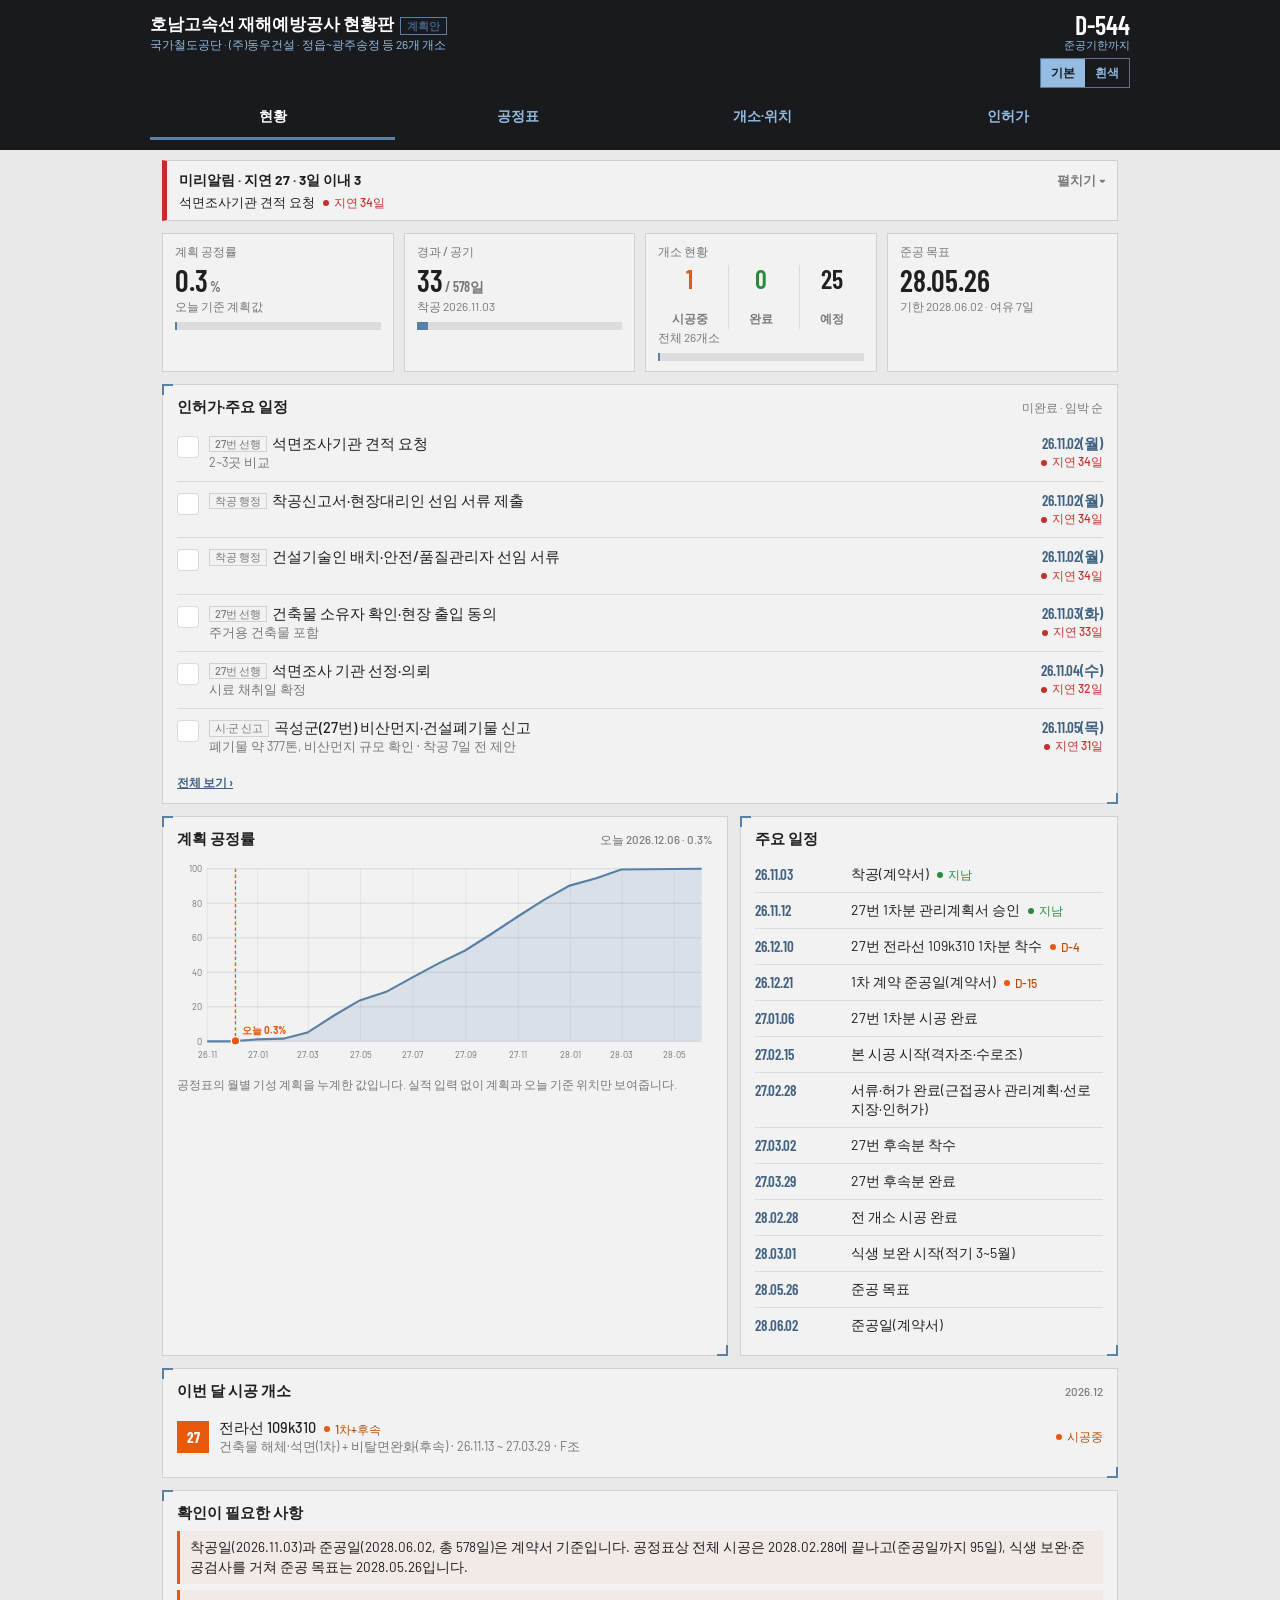
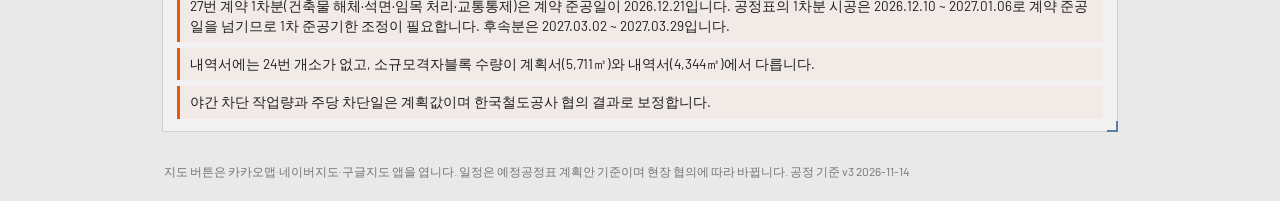
==== index.html @ ee5fadad "공개 현황판: ERP 공정계획·공정구간·공정보할 시트 실시간 연결(공정표 v3), 조별 공정표를 수로조·격자조·F조·가도로 Co-Authored-By: Claude Opus 5.5" ====
<!DOCTYPE html>
<html lang="ko"><head><meta charset="utf-8">
<meta name="viewport" content="width=device-width, initial-scale=1, viewport-fit=cover">
<title>호남고속선 재해예방공사 현황판</title>
<link rel="icon" href="icon.svg" type="image/svg+xml">
<link rel="icon" href="favicon-32.png" sizes="32x32" type="image/png">
<link rel="icon" href="favicon.ico" sizes="any">
<link rel="apple-touch-icon" href="apple-touch-icon.png">
<link rel="manifest" href="manifest.webmanifest">
<meta name="theme-color" content="#181a1d">
<meta name="color-scheme" content="only light">
<meta name="supported-color-schemes" content="light">
<meta name="darkreader-lock">
<script>try{if(localStorage.getItem("honamTheme")==="white")document.documentElement.setAttribute("data-theme","white")}catch(e){}</script>
<meta name="apple-mobile-web-app-capable" content="yes">
<meta name="mobile-web-app-capable" content="yes">
<meta name="apple-mobile-web-app-title" content="호남 현황판">
<link rel="preconnect" href="https://fonts.googleapis.com">
<link href="https://fonts.googleapis.com/css2?family=Barlow:wght@400;500;600;700&family=Barlow+Condensed:wght@400;600;700&display=swap" rel="stylesheet">
<style>
:root{color-scheme:only light;--bg:#e9e9ea;--panel:#f2f2f3;--ink:#1d1f20;--sub:rgba(29,31,32,.58);--pri:#5980a6;--pri2:#416180;--hd:#181a1d;--hd2:#94bce3;--bd:rgba(29,31,32,.16);--bdl:rgba(29,31,32,.1);--ora:#e8590c;--grn:#2b8a3e}
*{box-sizing:border-box;margin:0}
html{-webkit-text-size-adjust:100%}
body{font-family:Barlow,-apple-system,"Malgun Gothic","Apple SD Gothic Neo",sans-serif;color:var(--ink);background-color:var(--bg);
 background-image:linear-gradient(rgba(29,31,32,.07) 1px,transparent 1px),linear-gradient(90deg,rgba(29,31,32,.07) 1px,transparent 1px);background-size:22px 22px;min-height:100vh;padding-bottom:calc(20px + env(safe-area-inset-bottom))}
.cond{font-family:"Barlow Condensed",Barlow,"Malgun Gothic",sans-serif}
header{background:var(--hd);color:#fff;padding:calc(12px + env(safe-area-inset-top)) 14px 10px;position:sticky;top:0;z-index:20}
.hrow{display:flex;justify-content:space-between;align-items:flex-start;gap:10px;max-width:980px;margin:0 auto}
header h1{font-size:17px;font-weight:700;line-height:1.3}
header .s{font-size:12px;color:var(--hd2);margin-top:2px}
.dday{text-align:right;flex:0 0 auto}
.dday b{font-family:"Barlow Condensed",sans-serif;font-size:26px;line-height:1;color:#fff;font-weight:700}
.dday span{display:block;font-size:11px;color:var(--hd2)}
nav{display:flex;max-width:980px;margin:8px auto 0;gap:0}
nav button{flex:1;min-height:44px;background:transparent;border:0;border-bottom:3px solid transparent;color:var(--hd2);font:600 14px Barlow,"Malgun Gothic",sans-serif;cursor:pointer}
nav button.on{color:#fff;border-bottom-color:var(--pri)}
main{max-width:980px;margin:0 auto;padding:12px}
.badge-plan{display:inline-block;font-size:11px;border:1px solid var(--pri);color:var(--pri2);padding:1px 6px;margin-left:6px;vertical-align:middle}
.card{position:relative;background:var(--panel);border:1px solid var(--bd);padding:12px 14px;margin-bottom:12px}
.card:before,.card:after{content:"";position:absolute;width:9px;height:9px;border:2px solid var(--pri)}
.card:before{left:-1px;top:-1px;border-right:0;border-bottom:0}.card:after{right:-1px;bottom:-1px;border-left:0;border-top:0}
.card h2{font-family:"Barlow Condensed","Malgun Gothic",sans-serif;font-size:15px;font-weight:700;letter-spacing:.2px;margin-bottom:8px;display:flex;justify-content:space-between;align-items:baseline;gap:8px}
.card h2 small{font:500 11.5px Barlow,"Malgun Gothic",sans-serif;color:var(--sub)}
.kpis{display:grid;grid-template-columns:1fr 1fr;gap:10px;margin-bottom:12px}
@media(min-width:720px){.kpis{grid-template-columns:repeat(4,1fr)}.two{display:grid;grid-template-columns:3fr 2fr;gap:12px}}
.kpi{position:relative;background:var(--panel);border:1px solid var(--bd);padding:10px 12px}
.kpi .l{font-size:12px;color:var(--sub);font-weight:600}
.kpi .v{font-family:"Barlow Condensed",sans-serif;font-size:30px;font-weight:700;line-height:1.15;margin-top:2px}
.kpi .v small{font-size:14px;font-weight:600;margin-left:2px;color:var(--sub)}
.kpi .d{font-size:12px;color:var(--sub);margin-top:1px}
.tri{display:flex;gap:6px;margin-top:4px}.tri div{flex:1;text-align:center;border-left:1px solid var(--bdl)}.tri div:first-child{border-left:0}.tri b{display:block;font:700 26px "Barlow Condensed",sans-serif;line-height:1.1}.tri i{font-style:normal;font-size:11.5px;color:var(--sub)}
.bar{height:8px;background:rgba(29,31,32,.1);margin-top:6px}.bar i{display:block;height:100%;background:var(--pri)}
.chips{display:flex;gap:8px;overflow-x:auto;padding:0 0 10px;-webkit-overflow-scrolling:touch}
.chip{flex:0 0 auto;border:1px solid var(--bd);background:var(--panel);padding:0 14px;min-height:40px;font:600 14px Barlow,"Malgun Gothic",sans-serif;cursor:pointer;color:var(--ink)}
.chip.on{background:var(--pri);color:#fff;border-color:var(--pri)}
svg text{font-family:Barlow,"Malgun Gothic",sans-serif}
.scroll{overflow-x:auto;-webkit-overflow-scrolling:touch}
.ms{list-style:none;padding:0}
.ms li{display:flex;gap:10px;align-items:flex-start;padding:8px 0;border-top:1px solid var(--bdl);font-size:14px}
.ms li:first-child{border-top:0}
.ms .dt{flex:0 0 86px;font-family:"Barlow Condensed",sans-serif;font-weight:600;font-size:15px;color:var(--pri2)}
.tag{display:inline-block;font-size:11px;font-weight:700;padding:1px 6px;color:#fff;margin-left:6px;vertical-align:1px}
.t-w{background:var(--ora)}.t-d{background:var(--grn)}.t-p{background:#8b96a3}
.srow{display:flex;gap:10px;align-items:center;padding:9px 0;border-top:1px solid var(--bdl)}
.srow:first-child{border-top:0}
.no{flex:0 0 auto;min-width:32px;height:32px;color:#fff;font:700 15px "Barlow Condensed",sans-serif;display:flex;align-items:center;justify-content:center;padding:0 5px}
.srow .t{font-size:14.5px;font-weight:600;line-height:1.3}.srow .u{font-size:12.5px;color:var(--sub);margin-top:1px}
.sc{position:relative;background:var(--panel);border:1px solid var(--bd);padding:12px;margin-bottom:10px;scroll-margin-top:130px}
.sc.hl{outline:2px solid var(--ora)}
.sc .top{display:flex;gap:10px;align-items:center}
.sc .row{font-size:14px;margin-top:7px;line-height:1.45}.sc .row b{color:var(--sub);font-weight:600;margin-right:6px}
.btns{display:flex;gap:8px;margin-top:10px}
.btns a{flex:1;min-height:44px;display:flex;align-items:center;justify-content:center;text-decoration:none;font-size:14px;font-weight:700;border:1px solid var(--bd);color:var(--pri2);background:#fff}
.btns a.k{background:#fee500;border-color:#e6cf00;color:#222}.btns a.n{background:#03c75a;border-color:#03c75a;color:#fff}
.note{font-size:12px;color:var(--sub);line-height:1.55;margin-top:8px}
.warn{border-left:3px solid var(--ora);padding:6px 10px;background:#fff7f0;font-size:13.5px;line-height:1.5;margin-top:6px}
footer{max-width:980px;margin:6px auto 0;padding:0 14px;font-size:12px;color:var(--sub);line-height:1.6}
.hide{display:none}
.zb{width:44px;height:44px;border:1px solid var(--bd);background:rgba(255,255,255,.95);font:700 20px Barlow,sans-serif;color:var(--pri2);cursor:pointer}
.t-r{background:#c92a2a}
.prow{display:flex;gap:10px;align-items:flex-start;padding:9px 0;border-top:1px solid var(--bdl)}
.prow:first-child{border-top:0}
.pchk{flex:0 0 auto;width:30px;height:30px;border:2px solid var(--pri);background:#fff;cursor:pointer;display:flex;align-items:center;justify-content:center;font:700 18px Barlow,sans-serif;color:#fff;padding:0}
.pchk.on{background:var(--grn);border-color:var(--grn)}
.prow .pt{font-size:14.5px;font-weight:600;line-height:1.35}.prow.done .pt{text-decoration:line-through;color:var(--sub)}
.prow .pn{font-size:12.5px;color:var(--sub);margin-top:1px;line-height:1.4}
.prow .pd{flex:0 0 auto;text-align:right;font-size:12.5px;color:var(--sub);min-width:74px}
.prow .pd b{display:block;font:600 15px "Barlow Condensed",sans-serif;color:var(--pri2)}
.ptag{display:inline-block;font-size:11px;border:1px solid var(--bd);color:var(--sub);padding:0 5px;margin-right:5px;vertical-align:1px}

#alerts{max-width:980px;margin:10px auto 0;padding:0 12px}
.abar{border:1px solid var(--bd);border-left:5px solid var(--grn);background:var(--panel);padding:9px 12px;cursor:pointer;font-size:13.5px;line-height:1.45;position:relative}
.abar.l-late{border-left-color:#c92a2a;background:#fff5f5}.abar.l-soon{border-left-color:var(--ora);background:#fff7f0}.abar.l-week{border-left-color:var(--pri)}
.abar .h{display:flex;justify-content:space-between;align-items:center;gap:8px;font-weight:700}
.abar .h .c{font-weight:600;color:var(--sub);font-size:12.5px}
.abar .top{font-size:13px;margin-top:3px;color:var(--ink)}
.alist{border:1px solid var(--bd);border-top:0;background:var(--panel)}
.arow{display:flex;gap:10px;align-items:flex-start;padding:9px 12px;border-top:1px solid var(--bdl);cursor:pointer;font-size:13.5px}
.arow:first-child{border-top:0}
.arow .at{flex:1;min-width:0}.arow .an{font-size:12px;color:var(--sub);margin-top:1px}
.arow .ad{flex:0 0 auto;text-align:right;font-size:12px;color:var(--sub)}
.asec{padding:6px 12px;font-size:12px;font-weight:700;color:var(--sub);background:rgba(29,31,32,.05);border-top:1px solid var(--bdl)}
.anote{padding:7px 12px;font-size:11.5px;color:var(--sub);border-top:1px solid var(--bdl)}

.thm{display:inline-flex;margin-top:5px;border:1px solid rgba(148,188,227,.55)}
.thm button{font:600 11.5px Barlow,"Malgun Gothic",sans-serif;padding:4px 10px;min-height:28px;background:transparent;border:0;color:var(--hd2);cursor:pointer}
.thm button.on{background:var(--hd2);color:#181a1d}
html[data-theme=white]{--bg:#fff;--panel:#fff;--hd:#fff;--hd2:#416180;--bd:rgba(29,31,32,.22);--bdl:rgba(29,31,32,.12)}
html[data-theme=white],html[data-theme=white] body{background-image:none!important;background-color:#fff!important}
html[data-theme=white] header{color:var(--ink);border-bottom:1px solid var(--bd)}
html[data-theme=white] .dday b{color:var(--ink)}
html[data-theme=white] nav button{color:var(--sub)}
html[data-theme=white] nav button.on{color:var(--ink)}
html[data-theme=white] .thm{border-color:var(--pri)}
html[data-theme=white] .thm button.on{background:var(--pri2);color:#fff}
html[data-theme=white] .kpi,html[data-theme=white] .card{box-shadow:0 1px 0 rgba(29,31,32,.04)}
html[data-theme=white] .asec{background:#f3f4f5}
/* 화면 손질 2026-11-14: 모눈 배경 걷기(도면 꺾쇠만 남김), 원색 배지 → 점+글자, 지도 버튼·체크칸 조용히, 굵기 정리 */
:root{--acc:#416180;--bad:#c4312c;--warn:#b26b00}
html body{background-image:none}
header h1{font-weight:600;letter-spacing:0}
.card h2{font-weight:600;letter-spacing:0}
.kpi .v,.hr b,.dday b,.tri b{font-weight:600}
.kpi .l,.srow .t,.prow .pt,.det .t,.btns a,th,tr.tot td{font-weight:500}
.tag{background:transparent!important;color:var(--sub);font-weight:500;padding:0;margin-left:8px;display:inline-flex;align-items:center;gap:5px;font-size:12px}
.tag:before{content:"";width:6px;height:6px;border-radius:50%;background:#9aa1a9;flex:none}
.t-w{color:#b4500b}.t-w:before{background:var(--ora)}
.t-d{color:var(--grn)}.t-d:before{background:var(--grn)}
.t-r{color:var(--bad)}.t-r:before{background:var(--bad)}
.t-b{color:var(--acc)}.t-b:before{background:var(--acc)}
.btns a,.btns a.k,.btns a.n{background:#fff;color:var(--ink);border:1px solid var(--bd);gap:8px}
.btns a.k:before,.btns a.n:before{content:"";width:8px;height:8px;border-radius:2px;flex:none}
.btns a.k:before{background:#f2d700}.btns a.n:before{background:#03c75a}
.btns a{display:flex;align-items:center;justify-content:center}.btns a:hover{background:#f6f7f8}
.pchk{width:22px;height:22px;border:1.5px solid var(--bd);border-radius:4px;font-size:14px;margin-top:2px}
.pchk.on{background:var(--grn);border-color:var(--grn)}
.abar.l-late,.abar.l-soon{background:var(--panel)}
.warn{background:rgba(232,89,12,.05)}
</style></head><body>
<header><div class="hrow"><div><h1>호남고속선 재해예방공사 현황판<span class="badge-plan">계획안</span></h1>
<div class="s">국가철도공단 · (주)동우건설 · 정읍~광주송정 등 26개 개소</div></div>
<div class="dday"><b id="dd">-</b><span id="ddl">준공기한까지</span><div class="thm" id="thm" role="group" aria-label="화면 배경"><button data-m="default" class="on">기본</button><button data-m="white">흰색</button></div></div></div>
<nav id="nav"><button data-t="dash" class="on">현황</button><button data-t="gantt">공정표</button><button data-t="sites">개소·위치</button><button data-t="permit">인허가</button></nav></header>
<div id="alerts"></div>
<main>
<section id="dash">
 <div class="kpis" id="kpis"></div>
 <div class="card"><h2>인허가·주요 일정 <small>미완료 · 임박 순</small></h2><div id="p5"></div><div class="note"><a href="#" id="pgo" style="color:var(--pri2);font-weight:700">전체 보기 ›</a></div></div>
 <div class="two">
  <div class="card"><h2>계획 공정률 <small id="curlbl"></small></h2><div class="scroll"><svg id="scurve" viewBox="0 0 640 250" style="width:100%;min-width:480px;display:block"></svg></div><div class="note">공정표의 월별 기성 계획을 누계한 값입니다. 실적 입력 없이 계획과 오늘 기준 위치만 보여줍니다.</div></div>
  <div class="card"><h2>주요 일정</h2><ul class="ms" id="ms"></ul></div>
 </div>
 <div class="card"><h2>이번 달 시공 개소 <small id="mlbl"></small></h2><div id="mlist"></div></div>
 <div class="card"><h2>확인이 필요한 사항</h2>
  <div class="warn" id="w1"></div>
   <div class="warn" id="w2"></div>
  <div class="warn">내역서에는 24번 개소가 없고, 소규모격자블록 수량이 계획서(5,711㎡)와 내역서(4,344㎡)에서 다릅니다.</div>
  <div class="warn">야간 차단 작업량과 주당 차단일은 계획값이며 한국철도공사 협의 결과로 보정합니다.</div>
 </div>
</section>
<section id="permit" class="hide">
 <div class="kpis" id="pk"></div>
 <div class="chips" id="pchips"></div>
 <div class="card"><h2>인허가·주요 일정 체크 <small id="pcnt"></small></h2><div id="plist"></div>
 <div class="note">체크 표시는 이 기기에만 저장되며 다른 기기에는 보이지 않습니다. 모두가 같은 상태를 보려면 Claude에게 "인허가 완료 처리"를 요청해 현황판을 갱신하세요. 날짜는 착공일 2026.11.02 가정 기준의 목표일입니다.</div></div>
</section>
<section id="gantt" class="hide">
 <div class="card"><h2>예정공정표 <small>조별 · 세로선은 오늘</small></h2><div style="display:flex"><div id="glab" style="flex:0 0 42px"></div><div class="scroll" style="flex:1"><svg id="gsvg"></svg></div></div>
 <div class="note">수로조는 수로·구조물(평일 야간), 격자조는 소규모격자블럭(토요일 포함 야간), F조는 곡성 27번(1차분 + 후속분), 가도는 공사용가도 설치·철거(주간 토공반)입니다. 막대의 숫자는 내역서 개소 번호입니다. 좌우로 밀어서 보세요. <span id="gver"></span></div></div>
</section>
<section id="sites" class="hide">
 <div class="chips" id="chips"></div>
 <div class="card"><h2>작업구간 약도 <small>점을 누르면 해당 개소로 이동</small></h2><div style="position:relative;max-width:520px;margin:0 auto"><svg id="msvg" viewBox="0 0 330 470" style="width:100%;display:block;touch-action:pan-y;user-select:none;-webkit-user-select:none"></svg><div style="position:absolute;right:8px;top:8px;display:flex;flex-direction:column;gap:6px"><button id="zin" class="zb">+</button><button id="zout" class="zb">−</button><button id="zrs" class="zb" style="font-size:12px">전체</button><span id="zlvl" style="font:700 12px Barlow,sans-serif;text-align:center;color:var(--pri2)"></span></div></div>
 <div id="legend" class="note" style="display:flex;flex-wrap:wrap;gap:6px 12px;margin-top:8px"></div><div class="note">약도입니다. 숫자 원은 가까운 개소를 묶은 것으로, 누르면 확대되거나 부채꼴로 펼쳐집니다. 두 손가락으로 확대·이동할 수 있습니다. 지번이 확인된 개소는 지번 위치로, 나머지는 소재지(리·동) 중심으로 표시합니다. 카드에서 구분됩니다. 정확한 위치는 아래 지도 버튼으로 확인하세요.</div></div>
 <div id="slist"></div>
</section>
</main>
<footer>지도 버튼은 카카오맵·네이버지도·구글지도 앱을 엽니다. 일정은 예정공정표 계획안 기준이며 현장 협의에 따라 바뀝니다. <span id="fver"></span></footer>
<script>
var DATA={"p1End":"2026-12-21","start":"2026-11-03","deadline":"2028-06-02","earlyEnd":"2028-05-26","stop":["2027-01-01","2027-02-28"],"weekly":[["2026-11-09",0.0],["2026-11-16",0.13],["2026-11-23",0.37],["2026-11-30",0.74],["2026-12-07",1.09],["2026-12-14",1.34],["2026-12-21",1.37],["2026-12-28",1.4],["2027-01-04",1.43],["2027-01-11",1.46],["2027-01-18",1.49],["2027-01-25",1.52],["2027-02-01",1.56],["2027-02-08",1.59],["2027-02-15",1.62],["2027-02-22",1.65],["2027-03-01",1.68],["2027-03-08",3.65],["2027-03-15",6.06],["2027-03-22",8.52],["2027-03-29",11.02],["2027-04-05",13.47],["2027-04-12",16.19],["2027-04-19",19.16],["2027-04-26",22.11],["2027-05-03",25.12],["2027-05-10",28.07],["2027-05-17",30.83],["2027-05-24",33.85],["2027-05-31",37.04],["2027-06-07",40.0],["2027-06-14",42.88],["2027-06-21",45.6],["2027-06-28",47.91],["2027-07-05",49.76],["2027-07-12",51.55],["2027-07-19",53.3],["2027-07-26",54.95],["2027-08-02",56.62],["2027-08-09",58.29],["2027-08-16",59.96],["2027-08-23",61.59],["2027-08-30",63.25],["2027-09-06",65.25],["2027-09-13",67.07],["2027-09-20",68.8],["2027-09-27",71.01],["2027-10-04",73.34],["2027-10-11",75.63],["2027-10-18",77.99],["2027-10-25",80.43],["2027-11-01",82.67],["2027-11-08",84.86],["2027-11-15",87.16],["2027-11-22",89.47],["2027-11-29",91.75],["2027-12-06",93.93],["2027-12-13",95.89],["2027-12-20",97.68],["2027-12-27",98.72],["2028-01-03",99.26],["2028-01-10",99.36],["2028-01-17",99.39],["2028-01-24",99.42],["2028-01-31",99.45],["2028-02-07",99.49],["2028-02-14",99.52],["2028-02-21",99.55],["2028-02-28",99.58],["2028-03-06",99.61],["2028-03-13",99.64],["2028-03-20",99.67],["2028-03-27",99.7],["2028-04-03",99.73],["2028-04-10",99.76],["2028-04-17",99.8],["2028-04-24",99.83],["2028-05-01",99.86],["2028-05-08",99.89],["2028-05-15",99.92],["2028-05-22",99.95],["2028-05-29",99.98],["2028-06-05",100.0]],"sites":[{"no":1,"line":"호남고속선","km":"122k077 화룡터널 종점","work":"U형수로","addr":"전북특별자치도 정읍시 정우면 회룡리 산69-5","lat":35.6546208,"lon":126.8897027,"crew":"A","grp":"북부","start":"2027-11-28","end":"2027-12-31","cost":95703174,"prec":1},{"no":2,"line":"호남고속선","km":"150k653 달성터널 종점","work":"U형수로","addr":"전남광주통합특별시 장성군 북이면 죽청리 산15-11","lat":35.4161677,"lon":126.7770671,"crew":"B","grp":"장성","start":"2027-05-02","end":"2027-05-26","cost":76260898,"prec":1},{"no":3,"line":"호남고속선","km":"151k023 죽청터널 시점","work":"U형수로","addr":"전남광주통합특별시 장성군 북이면 죽청리 산155-13","lat":35.4128435,"lon":126.776753,"crew":"B","grp":"장성","start":"2027-05-27","end":"2027-06-21","cost":74058532,"prec":1},{"no":4,"line":"호남고속선","km":"152k413 죽청터널 종점","work":"U형수로","addr":"전남광주통합특별시 장성군 북일면 성덕리 산54-6","lat":35.4005857,"lon":126.7747675,"crew":"B","grp":"장성","start":"2027-06-22","end":"2027-07-24","cost":41392365,"prec":1},{"no":5,"line":"호남고속선","km":"152k784 성덕1터널 시점","work":"소단측구","addr":"전남광주통합특별시 장성군 북일면 성덕리 산65-7","lat":35.3972159,"lon":126.7742502,"crew":"B","grp":"장성","start":"2027-07-25","end":"2027-08-26","cost":46175264,"prec":1},{"no":6,"line":"호남고속선","km":"152k923 성덕1터널 종점","work":"U형수로+격자블록","addr":"전남광주통합특별시 장성군 북일면 성덕리 산68-1","lat":35.3963173,"lon":126.7741797,"crew":"B","grp":"장성","start":"2027-03-10","end":"2027-05-01","cost":161174742,"prec":1,"road":[["2027-03-02","2027-03-09"],["2027-05-02","2027-05-06"]]},{"no":7,"line":"호남고속선","km":"153k113 성덕2터널 시점","work":"U형수로","addr":"전남광주통합특별시 장성군 북일면 성덕리 산71-13","lat":35.3940613,"lon":126.7738287,"crew":"B","grp":"장성","start":"2027-08-27","end":"2027-09-25","cost":73580789,"prec":1,"road":[["2027-05-17","2027-05-22"],["2027-09-26","2027-09-28"]]},{"no":8,"line":"호남고속선","km":"153k213 성덕2터널 종점","work":"U형수로","addr":"전남광주통합특별시 장성군 북일면 성덕리 산71-6","lat":35.3931478,"lon":126.7738137,"crew":"B","grp":"장성","start":"2027-09-26","end":"2027-10-26","cost":107171361,"prec":1},{"no":9,"line":"호남고속선","km":"156k968 송현제1 시점","work":"U형수로+격자블록","addr":"전남광주통합특별시 장성군 서삼면 송현리 산82-5","lat":35.359835,"lon":126.7685971,"crew":"D","grp":"장성","start":"2027-04-09","end":"2027-06-10","cost":326964898,"prec":1,"road":[["2027-03-10","2027-04-08"],["2027-06-11","2027-06-26"]]},{"no":10,"line":"호남고속선","km":"159k610 송현제3 종점","work":"격자블록","addr":"전남광주통합특별시 장성군 서삼면 장산리 산29-8","lat":35.3360129,"lon":126.7653535,"crew":"C","grp":"장성","start":"2027-03-02","end":"2027-05-26","cost":214060960,"prec":1},{"no":11,"line":"호남고속선","km":"162k368 용흥터널 시점","work":"격자블록","addr":"전남광주통합특별시 장성군 서삼면 용흥리 270-1","lat":35.3120025,"lon":126.7621245,"crew":"C","grp":"장성","start":"2027-05-27","end":"2027-09-02","cost":201731742,"prec":1,"road":[["2027-05-12","2027-05-16"],["2027-09-03","2027-09-05"]]},{"no":12,"line":"호남고속선","km":"162k673 용흥터널 종점","work":"격자블록","addr":"전남광주통합특별시 장성군 황룡면 필암리 산16-2","lat":35.3087761,"lon":126.7619638,"crew":"C","grp":"장성","start":"2027-09-03","end":"2027-12-03","cost":223692884,"prec":1},{"no":13,"line":"호남고속선","km":"172k058 마령터널 종점","work":"격자블록","addr":"광주 광산구 신룡동 산58-15","lat":35.2247503,"lon":126.7703899,"crew":"D","grp":"광주","start":"2027-06-11","end":"2027-08-21","cost":133954769,"prec":1},{"no":14,"line":"호남고속선","km":"175k338 고룡터널 종점","work":"격자블록","addr":"광주 광산구 고룡동 산76-4","lat":35.1968717,"lon":126.7827749,"crew":"D","grp":"광주","start":"2027-08-22","end":"2027-10-26","cost":111061987,"prec":1},{"no":15,"line":"호남선","km":"70k130","work":"U형수로+게비온+말뚝식옹벽","addr":"전북특별자치도 익산시 용안면 동지산리 87","lat":36.0940976,"lon":126.9633529,"crew":"A","grp":"북부","start":"2027-05-15","end":"2027-07-09","cost":127209132,"prec":1,"road":[["2027-04-09","2027-04-16"],["2027-07-14","2027-07-21"]]},{"no":16,"line":"광주선","km":"2k710~2k800","work":"U형수로+게비온+울타리","addr":"광주 광산구 월곡동 산114-1","lat":35.1671192,"lon":126.8168733,"crew":"D","grp":"광주","start":"2027-10-27","end":"2027-12-28","cost":293033832,"prec":1,"road":[["2027-05-30","2027-06-11"],["2027-12-29","2028-01-05"]]},{"no":17,"line":"전라선","km":"35k890","work":"U형수로+낙석방지망+쏘일시멘트","addr":"전북특별자치도 완주군 상관면 신리 251-1","lat":35.7672096,"lon":127.2119739,"crew":"A","grp":"북부","start":"2027-07-10","end":"2027-11-27","cost":273378390,"prec":1},{"no":18,"line":"전라선","km":"154k300","work":"J형수로+토석류방호책","addr":"전남 순천시 해룡면 호두리 산117-6","lat":34.8958448,"lon":127.5595615,"crew":"E","grp":"순천·광양","start":"2027-11-13","end":"2027-12-21","cost":123955450,"prec":1,"road":[["2027-06-12","2027-06-16"],["2027-12-22","2027-12-24"]]},{"no":19,"line":"광양제철선","km":"4k920~5k000","work":"낙석방지책","addr":"전남 광양시 광양읍 초남리 산52-3","lat":34.9412136,"lon":127.6092196,"crew":"E","grp":"순천·광양","start":"2027-08-22","end":"2027-09-21","cost":70322240,"prec":1},{"no":20,"line":"광양제철선","km":"8k950~9k020","work":"U형수로+옹벽인상","addr":"전남 광양시 황금동 758-1","lat":34.9101731,"lon":127.6254952,"crew":"E","grp":"순천·광양","start":"2027-09-22","end":"2027-10-20","cost":90269882,"prec":1},{"no":21,"line":"광양제철선","km":"10k680~10k800","work":"U형수로+격자블록","addr":"전남 광양시 황금동 185-15","lat":34.9093541,"lon":127.6432237,"crew":"E","grp":"순천·광양","start":"2027-03-02","end":"2027-05-21","cost":249506964,"prec":1},{"no":22,"line":"광양제철선","km":"14k015","work":"U형수로+낙석방지책","addr":"전남 광양시 도이동 707-9","lat":34.927509,"lon":127.667479,"crew":"E","grp":"순천·광양","start":"2027-10-21","end":"2027-11-12","cost":82289012,"prec":1,"road":[["2027-05-23","2027-05-29"],["2027-11-13","2027-11-16"]]},{"no":23,"line":"광양제철선","km":"15k390","work":"U형수로+격자블록","addr":"전남 광양시 성황동 산280","lat":34.9483581,"lon":127.66702,"crew":"E","grp":"순천·광양","start":"2027-05-22","end":"2027-06-26","cost":238872085,"prec":0,"road":[["2027-04-17","2027-05-11"],["2027-06-27","2027-07-13"]]},{"no":25,"line":"경전선","km":"135k741","work":"U형수로+격자블록","addr":"전남 광양시 진상면 금이리 산79-1","lat":35.0019342,"lon":127.7114324,"crew":"E","grp":"순천·광양","start":"2027-06-27","end":"2027-08-21","cost":112406819,"prec":0},{"no":26,"line":"호남고속선","km":"83k138~473 (익산)","work":"U형수로 이어올리기","addr":"전북특별자치도 익산시 황등면 황등리 산86-7","lat":35.9960836,"lon":126.9530351,"crew":"A","grp":"북부","start":"2027-03-02","end":"2027-05-14","cost":115097408,"prec":1},{"no":27,"line":"전라선","km":"109k310","work":"건축물 해체·석면(1차) + 비탈면완화(후속)","addr":"전남 곡성군 오곡면 압록리 95-7","lat":35.1950512,"lon":127.3748892,"crew":"F","grp":"곡성","start":"2026-11-13","end":"2027-04-14","cost":108911386,"prec":1,"seg":[["2026-11-13","2026-12-12"],["2027-03-02","2027-04-14"]],"cost1":46945608}],"prep":[{"id":"P01","name":"착공신고·착수계 제출 / 현장대리인·기술인 배치","start":"2026-11-03","end":"2026-11-09"},{"id":"P02","name":"가설사무실·현장시험실·가설울타리 설치","start":"2026-11-10","end":"2026-12-09"},{"id":"P03","name":"현장여건 합동조사·확인측량·측량기준점(전 개소)","start":"2026-11-10","end":"2026-12-09"},{"id":"P04","name":"지장물·매설물 조사 및 관계기관(한국철도공사·전력·통신) 협의","start":"2026-11-10","end":"2026-12-09"},{"id":"P05","name":"품질관리계획서·안전관리계획서·위험성평가 작성·승인","start":"2026-11-10","end":"2026-12-14"},{"id":"P09","name":"자재 승인·하도급 승인·장비 반입계획 승인","start":"2026-12-15","end":"2027-01-23"},{"id":"P10","name":"계약자 공정표(CPMS) 제출·승인","start":"2026-12-15","end":"2027-01-13"},{"id":"P06","name":"[공사중지기간] 운행선 근접공사 관리계획서 작성·승인(철도운행안전관리자 배치)","start":"2027-01-04","end":"2027-02-12"},{"id":"P07","name":"[공사중지기간] 선로지장작업 승인체계·전철 단전(급전) 협의","start":"2027-01-11","end":"2027-02-09"},{"id":"P08","name":"[공사중지기간] 근접공사 안전교육·방호설비 승인","start":"2027-02-15","end":"2027-02-28"},{"id":"P11","name":"[공사중지기간] 3월 착수 개소 인허가·사유지 사용승낙·서류 준비","start":"2027-01-04","end":"2027-02-27"},{"id":"F01","name":"[27] 전라선 109k310 우선시공: 합동조사·측량·지장물(건물·수목)·임대부지 사용승낙 확인","start":"2026-11-03","end":"2026-11-09"},{"id":"F02","name":"[27] 개소별 근접공사 관리계획서·위험성평가 우선 승인(철도운행안전관리자 배치)","start":"2026-11-03","end":"2026-11-12"},{"id":"F03","name":"[27] 석면조사·해체 신고, 방호설비·교통통제 협의","start":"2026-11-10","end":"2026-11-19"},{"id":"F04","name":"[27] 시공상세도 8매 작성·승인(1차분)","start":"2026-11-03","end":"2026-11-12"},{"id":"F05","name":"[27] (1차) 1차분 준공서류 작성·준공신고(계약 준공일자 2026-12-21 이내)","start":"2026-12-13","end":"2026-12-19"},{"id":"F06","name":"[27] (1차) 1차분 준공검사 수검·지적사항 시정","start":"2026-12-20","end":"2027-01-02"}],"tail":[{"id":"Z01","name":"전 개소 합동 준공 전 검측·기록사진첩·준공도서 작성","start":"2028-01-06","end":"2028-02-19"},{"id":"Z02","name":"식생 보완·활착 확인(식생 적기 3~5월, 소규모격자블록 개소)","start":"2028-03-01","end":"2028-04-14"},{"id":"Z03","name":"준공 전 합동점검·시정(감독권한대행·발주처)","start":"2028-04-15","end":"2028-05-04"},{"id":"Z04","name":"준공검사 신청·검사·지적사항 시정, 준공","start":"2028-05-05","end":"2028-05-26"}],"crews":{"A":[26,15,17,1],"B":[6,2,3,4,5,7,8],"C":[10,11,12],"D":[9,13,14,16],"E":[21,23,25,19,20,22,18],"F":[27]},"permits":[{"id":"p01","cat":"27번 선행","t":"석면조사기관 견적 요청","d":"2026-11-02","note":"2~3곳 비교"},{"id":"p02","cat":"27번 선행","t":"건축물 소유자 확인·현장 출입 동의","d":"2026-11-03","note":"주거용 건축물 포함"},{"id":"p03","cat":"27번 선행","t":"석면조사 기관 선정·의뢰","d":"2026-11-04","note":"시료 채취일 확정"},{"id":"p04","cat":"27번 선행","t":"석면 시료 채취(현장 조사)","d":"2026-11-06","note":"기관 일정에 따름"},{"id":"p05","cat":"27번 선행","t":"사유지 사용승낙 확보","d":"2026-11-06","note":"대 95-7, 임 95-8"},{"id":"p06","cat":"27번 선행","t":"석면조사 결과서 접수","d":"2026-11-20","note":"지연 시 12/30 완료 일정 재검토"},{"id":"p07","cat":"27번 선행","t":"석면해체·제거업자 선정·계약","d":"2026-11-23","note":"등록업자 확인"},{"id":"p08","cat":"27번 선행","t":"석면해체·제거작업 신고","d":"2026-11-24","note":"작업 7일 전까지 신고"},{"id":"p09","cat":"27번 선행","t":"건축물 해체 신고","d":"2026-11-27","note":"관할 곡성군청"},{"id":"p10","cat":"27번 선행","t":"폐석면·건설폐기물 처리업체 확정","d":"2026-11-27","note":""},{"id":"p11","cat":"27번 선행","t":"암파쇄 방호시설·건축한계 보호울타리 확인","d":"2026-11-30","note":"근접공사 관리계획서와 일치 확인"},{"id":"p12","cat":"착공 행정","t":"착공신고서·현장대리인 선임 서류 제출","d":"2026-11-02","note":""},{"id":"p13","cat":"착공 행정","t":"건설기술인 배치·안전/품질관리자 선임 서류","d":"2026-11-02","note":""},{"id":"p14","cat":"착공 행정","t":"공사 손해보험·지급보증 가입 확인","d":"2026-11-06","note":""},{"id":"p15","cat":"착공 행정","t":"산재·고용보험 성립신고, 퇴직공제 가입","d":"2026-11-09","note":""},{"id":"p16","cat":"착공 행정","t":"품질관리계획서·안전관리계획서 제출","d":"2026-11-13","note":"스마트안전장비 도입 계획 포함"},{"id":"p17","cat":"착공 행정","t":"예정공정표·시공계획서 승인 요청","d":"2026-11-13","note":""},{"id":"p18","cat":"철도 근접","t":"근접공사 관리계획서 제출·승인","d":"2026-11-06","note":"27번 우선"},{"id":"p19","cat":"철도 근접","t":"한국철도공사 협의","d":"2026-11-09","note":"선로차단·전차선 단전·작업 승인 절차"},{"id":"p20","cat":"철도 근접","t":"철도운행안전관리자·열차감시원 배치 확정","d":"2026-11-13","note":""},{"id":"p21","cat":"철도 근접","t":"철도안전교육 이수(전 작업 인원)","d":"2026-11-13","note":""},{"id":"p22","cat":"철도 근접","t":"작업계획서·위험성평가 확정","d":"2026-11-13","note":"27번 초안 보완"},{"id":"p23","cat":"현장 개설","t":"가설사무실 위치 확정·설치 발주","d":"2026-11-09","note":""},{"id":"p24","cat":"현장 개설","t":"개소별 드론 기준측량·지장물 현황 확인","d":"2026-11-13","note":"27번 우선"},{"id":"p25","cat":"현장 개설","t":"환경 관련 신고 대상 확인","d":"2026-11-13","note":"비산먼지·건설폐기물 등 개소별 확인"},{"id":"p26","cat":"현장 개설","t":"주민 설명·민원 대응 창구 지정","d":"2026-11-13","note":"27번 인근 우선"},{"id":"p27","cat":"시·군 신고","t":"곡성군(27번) 비산먼지·건설폐기물 신고","d":"2026-11-05","note":"폐기물 약 377톤, 비산먼지 규모 확인 · 착공 7일 전 제안"},{"id":"p28","cat":"시·군 신고","t":"순천시(18번) 비산먼지·건설폐기물 신고","d":"2027-11-06","note":"폐기물 약 36.5톤 · 착공 7일 전 제안"},{"id":"p29","cat":"시·군 신고","t":"정읍시(1번) 비산먼지·건설폐기물 신고","d":"2027-11-21","note":"규모 확인 후 판단 · 착공 7일 전 제안"},{"id":"p30","cat":"시·군 신고","t":"장성군(2~12번) 비산먼지·건설폐기물 신고","d":"2027-02-23","note":"11곳 합산 여부 군청 문의 · 착공 7일 전 제안"},{"id":"p31","cat":"시·군 신고","t":"익산시(15·26번) 비산먼지·건설폐기물 신고","d":"2027-02-23","note":"규모 확인 후 판단 · 착공 7일 전 제안"},{"id":"p32","cat":"시·군 신고","t":"광양시(19~23·25번) 비산먼지·건설폐기물 신고","d":"2027-02-23","note":"25번 폐기물 약 11.2톤, 합산 여부 문의 · 착공 7일 전 제안"},{"id":"p33","cat":"시·군 신고","t":"광주 광산구(13·14·16번) 비산먼지·건설폐기물 신고","d":"2027-04-23","note":"규모 확인 후 판단 · 착공 7일 전 제안"},{"id":"p34","cat":"시·군 신고","t":"완주군(17번) 비산먼지·건설폐기물 신고","d":"2027-07-03","note":"규모 확인 후 판단 · 착공 7일 전 제안"}],"recurring":[{"id":"R01","t":"월간 공정·품질·안전 보고 준비","type":"eom","lead":3,"note":"월말 제출 기한과 양식은 발주처 지침 확인","cat":"정기"},{"id":"R02","t":"건설일용근로자 근로내용확인신고","type":"monthly","day":15,"lead":3,"note":"익월 15일까지 ★ 원문 확인","cat":"정기"},{"id":"R03","t":"산업안전보건관리비 사용내역 분기 확인","type":"qend","lead":7,"note":"분기 말 전 감리 확인 준비 ★","cat":"정기"}]};
// ---- 공정 기준 연결 (2026-11-14): ERP DB의 공정계획·공정구간·공정보할 시트를 읽어 일정·공정표·공정률을 맞춘다.
//      열 때 서버에서 새로 받아 바뀌었으면 한 번 다시 그린다. 서버를 못 읽으면 지난번 받은 값, 그것도 없으면 아래 PLAN0(공정표 v3)을 쓴다.
var PLAN_API="https://script.google.com/macros/s/AKfycby6NUOrOTc3Ym6xHlkdR6EUikm9GyBX1Oj2G0bLMCxAu4i_byK8ZQV29CHb23KRHm7d/exec?action=plan",PLAN_KEY="honamPlanLive_v1";
var PLAN0={"ok":true,"version":"v3 2026-11-14","src":"sheet","sites":[{"no":1,"start":"2027-06-29","end":"2027-07-19","crew":"수로조","note":"CPM_보할_v3"},{"no":2,"start":"2027-06-10","end":"2027-06-28","crew":"수로조","note":"CPM_보할_v3"},{"no":3,"start":"2027-05-26","end":"2027-06-09","crew":"수로조","note":"CPM_보할_v3"},{"no":4,"start":"2027-05-12","end":"2027-05-25","crew":"수로조","note":"CPM_보할_v3"},{"no":5,"start":"2027-04-28","end":"2027-05-11","crew":"수로조","note":"CPM_보할_v3"},{"no":6,"start":"2027-04-21","end":"2027-10-25","crew":"수로조+격자조","note":"CPM_보할_v3"},{"no":7,"start":"2027-04-06","end":"2027-04-20","crew":"수로조","note":"CPM_보할_v3"},{"no":8,"start":"2027-03-16","end":"2027-04-05","crew":"수로조","note":"CPM_보할_v3"},{"no":9,"start":"2027-03-02","end":"2027-09-24","crew":"수로조+격자조","note":"CPM_보할_v3"},{"no":10,"start":"2027-07-13","end":"2027-08-27","crew":"격자조","note":"CPM_보할_v3"},{"no":11,"start":"2027-06-04","end":"2027-07-12","crew":"격자조","note":"CPM_보할_v3"},{"no":12,"start":"2027-04-17","end":"2027-06-03","crew":"격자조","note":"CPM_보할_v3"},{"no":13,"start":"2027-02-15","end":"2027-03-19","crew":"격자조","note":"CPM_보할_v3"},{"no":14,"start":"2027-03-20","end":"2027-04-16","crew":"격자조","note":"CPM_보할_v3"},{"no":15,"start":"2027-08-12","end":"2027-08-31","crew":"수로조","note":"CPM_보할_v3"},{"no":16,"start":"2027-10-20","end":"2027-11-09","crew":"수로조","note":"CPM_보할_v3"},{"no":17,"start":"2027-09-01","end":"2027-10-19","crew":"수로조","note":"CPM_보할_v3"},{"no":18,"start":"2027-11-10","end":"2027-11-23","crew":"수로조","note":"CPM_보할_v3"},{"no":19,"start":"2027-11-24","end":"2027-12-07","crew":"수로조","note":"CPM_보할_v3"},{"no":20,"start":"2027-12-08","end":"2027-12-28","crew":"수로조","note":"CPM_보할_v3"},{"no":21,"start":"2027-10-26","end":"2028-01-11","crew":"수로조+격자조","note":"CPM_보할_v3"},{"no":22,"start":"2028-01-12","end":"2028-02-01","crew":"수로조","note":"CPM_보할_v3"},{"no":23,"start":"2027-12-07","end":"2028-02-15","crew":"수로조+격자조","note":"CPM_보할_v3"},{"no":25,"start":"2027-12-25","end":"2028-02-28","crew":"수로조+격자조","note":"CPM_보할_v3"},{"no":26,"start":"2027-07-20","end":"2027-08-11","crew":"수로조","note":"CPM_보할_v3"},{"no":27,"start":"2026-11-13","end":"2027-03-29","crew":"F조","note":"CPM_보할_v3 · 실착수 11.13"}],"seg":[[1,"수로조","수로·구조물","2027-06-29","2027-07-19"],[2,"수로조","수로·구조물","2027-06-10","2027-06-28"],[3,"수로조","수로·구조물","2027-05-26","2027-06-09"],[4,"수로조","수로·구조물","2027-05-12","2027-05-25"],[5,"수로조","수로·구조물","2027-04-28","2027-05-11"],[6,"가도","가도 설치","2027-04-20","2027-04-20"],[6,"격자조","소규모격자블럭","2027-09-25","2027-10-25"],[6,"수로조","수로·구조물","2027-04-21","2027-04-27"],[6,"가도","가도 철거","2027-10-26","2027-10-26"],[7,"가도","가도 설치","2027-04-05","2027-04-05"],[7,"수로조","수로·구조물","2027-04-06","2027-04-20"],[7,"가도","가도 철거","2027-04-21","2027-04-21"],[8,"수로조","수로·구조물","2027-03-16","2027-04-05"],[9,"가도","가도 설치","2027-02-23","2027-02-26"],[9,"격자조","소규모격자블럭","2027-08-28","2027-09-24"],[9,"수로조","수로·구조물","2027-03-02","2027-03-15"],[9,"가도","가도 철거","2027-09-27","2027-09-28"],[10,"격자조","소규모격자블럭","2027-07-13","2027-08-27"],[11,"가도","가도 설치","2027-06-03","2027-06-03"],[11,"격자조","소규모격자블럭","2027-06-04","2027-07-12"],[11,"가도","가도 철거","2027-07-13","2027-07-13"],[12,"격자조","소규모격자블럭","2027-04-17","2027-06-03"],[13,"격자조","소규모격자블럭","2027-02-15","2027-03-19"],[14,"격자조","소규모격자블럭","2027-03-20","2027-04-16"],[15,"가도","가도 설치","2027-08-11","2027-08-11"],[15,"수로조","수로·구조물","2027-08-12","2027-08-31"],[15,"가도","가도 철거","2027-09-01","2027-09-01"],[16,"가도","가도 설치","2027-10-18","2027-10-19"],[16,"수로조","수로·구조물","2027-10-20","2027-11-09"],[16,"가도","가도 철거","2027-11-10","2027-11-10"],[17,"수로조","수로·구조물","2027-09-01","2027-10-19"],[18,"가도","가도 설치","2027-11-09","2027-11-09"],[18,"수로조","수로·구조물","2027-11-10","2027-11-23"],[18,"가도","가도 철거","2027-11-24","2027-11-24"],[19,"수로조","수로·구조물","2027-11-24","2027-12-07"],[20,"수로조","수로·구조물","2027-12-08","2027-12-28"],[21,"격자조","소규모격자블럭","2027-10-26","2027-12-06"],[21,"수로조","수로·구조물","2027-12-29","2028-01-11"],[22,"가도","가도 설치","2028-01-11","2028-01-11"],[22,"수로조","수로·구조물","2028-01-12","2028-02-01"],[22,"가도","가도 철거","2028-02-02","2028-02-02"],[23,"가도","가도 설치","2027-12-02","2027-12-06"],[23,"격자조","소규모격자블럭","2027-12-07","2027-12-23"],[23,"수로조","수로·구조물","2028-02-02","2028-02-15"],[23,"가도","가도 철거","2028-02-16","2028-02-17"],[25,"격자조","소규모격자블럭","2027-12-25","2028-01-18"],[25,"수로조","수로·구조물","2028-02-16","2028-02-28"],[26,"수로조","수로·구조물","2027-07-20","2027-08-11"],[27,"F조","1차분","2026-12-10","2027-01-06"],[27,"F조","후속분","2027-03-02","2027-03-29"]],"mon":[["2026-11",2404047,0.06],["2026-12",41836499,1.14],["2027-01",15755606,1.55],["2027-02",137854191,5.11],["2027-03",381794573,14.98],["2027-04",338515118,23.73],["2027-05",191000687,28.67],["2027-06",320729527,36.96],["2027-07",318649421,45.19],["2027-08",288917716,52.66],["2027-09",362589078,62.03],["2027-10",393319969,72.2],["2027-11",366979534,81.68],["2027-12",331099764,90.24],["2028-01",165114942,94.51],["2028-02",196383600,99.58],["2028-03",5323248,99.72],["2028-04",5151530,99.85],["2028-05",5323248,99.99],["2028-06",343435,100]]};
function f2(n){return n<10?"0"+n:""+n}
function planClean(v){return String(v==null?"":v).replace(/[<>&"'`]/g,"")}
function planKeyOf(p){return JSON.stringify([p.version,p.sites,p.seg,p.mon])}
function planOk(p){return !!(p&&p.sites&&p.sites.length&&p.seg&&p.mon&&p.mon.length)}
function applyPlan(p){
 var by={};p.sites.forEach(function(x){by[+x.no]=x});
 var sg={};(p.seg||[]).forEach(function(r){(sg[+r[0]]=sg[+r[0]]||[]).push({crew:planClean(r[1]),label:planClean(r[2]),a:r[3],b:r[4]})});
 DATA.sites.forEach(function(s){var x=by[s.no];if(!x)return;s.start=x.start;s.end=x.end;s.crew=planClean(x.crew)||s.crew;
  var g=sg[s.no]||[],f=g.filter(function(r){return r.crew==="F조"}),rd=g.filter(function(r){return r.crew==="가도"});
  if(f.length>=2)s.seg=f.map(function(r){return[r.a,r.b]});else delete s.seg;
  var r1=rd.filter(function(r){return/설치/.test(r.label)})[0],r2=rd.filter(function(r){return/철거/.test(r.label)})[0];
  if(r1&&r2)s.road=[[r1.a,r1.b],[r2.a,r2.b]];else delete s.road;
  s.parts=g.filter(function(r){return r.crew!=="가도"})});
 DATA.seg=(p.seg||[]).map(function(r){return[+r[0],planClean(r[1]),planClean(r[2]),r[3],r[4]]});
 var w=[];p.mon.forEach(function(m){var y=+m[0].slice(0,4),mo=+m[0].slice(5,7),e=new Date(y,mo,0),ds=e.getFullYear()+"-"+f2(e.getMonth()+1)+"-"+f2(e.getDate());if(ds>DATA.deadline)ds=DATA.deadline;w.push([ds,+m[2]])});
 if(w.length){w[w.length-1][1]=100;DATA.weekly=w}
 DATA.stop=null;DATA.planVer=planClean(p.version);DATA.planKey=planKeyOf(p)}
(function(){var c=null;try{c=JSON.parse(localStorage.getItem(PLAN_KEY)||"null")}catch(e){}
 applyPlan(planOk(c)?c:PLAN0)})();

var GEO=[{"n":"동구","s":"29","g":"","p":[[[126.9924,35.123],[126.9824,35.1376],[126.9553,35.1406],[126.9552,35.1522],[126.9389,35.1618],[126.9163,35.1655],[126.9074,35.1517],[126.9296,35.1265],[126.9122,35.1153],[126.9323,35.0745],[126.9518,35.0732],[126.9665,35.0894],[126.989,35.095],[126.9863,35.106],[127.0042,35.1211],[126.9924,35.123]]],"c":[126.9558,35.1193],"k":0},{"n":"서구","s":"29","g":"","p":[[[126.8702,35.1717],[126.8391,35.1794],[126.8374,35.1708],[126.8252,35.1659],[126.8297,35.1415],[126.819,35.1328],[126.8223,35.1267],[126.8168,35.1166],[126.8035,35.1127],[126.8025,35.0935],[126.8065,35.0976],[126.8201,35.0909],[126.8697,35.1103],[126.8744,35.12],[126.8877,35.1169],[126.8854,35.1466],[126.8974,35.1524],[126.9105,35.1483],[126.8878,35.1614],[126.8842,35.1697],[126.8702,35.1717]]],"c":[126.8565,35.1351],"k":0},{"n":"남구","s":"29","g":"","p":[[[126.9075,35.1488],[126.8974,35.1524],[126.8854,35.1466],[126.8877,35.1169],[126.8744,35.12],[126.8697,35.1103],[126.8201,35.0909],[126.8065,35.0976],[126.7826,35.0726],[126.7541,35.0669],[126.7558,35.0591],[126.7651,35.0644],[126.7683,35.0546],[126.7761,35.0528],[126.7949,35.0611],[126.8074,35.0509],[126.844,35.0654],[126.8556,35.0784],[126.8717,35.0744],[126.8854,35.0816],[126.9058,35.0821],[126.9212,35.0973],[126.9122,35.1153],[126.9296,35.1265],[126.9075,35.1488]]],"c":[126.8418,35.1016],"k":0},{"n":"북구","s":"29","g":"","p":[[[127.0087,35.1337],[127.0073,35.156],[127.0214,35.173],[127.0,35.1888],[126.9681,35.1811],[126.9587,35.1929],[126.9652,35.2037],[126.9505,35.215],[126.9519,35.2245],[126.9323,35.2406],[126.9295,35.2524],[126.9055,35.2582],[126.8889,35.2468],[126.8745,35.2501],[126.8353,35.2299],[126.8567,35.2173],[126.852,35.1983],[126.8604,35.1857],[126.8414,35.1818],[126.8429,35.1762],[126.8842,35.1697],[126.8878,35.1614],[126.9074,35.1512],[126.9163,35.1655],[126.9389,35.1618],[126.9552,35.1522],[126.9553,35.1406],[126.9824,35.1376],[126.9925,35.1226],[127.0106,35.1243],[127.0087,35.1337]]],"c":[126.9283,35.1904],"k":0},{"n":"광산구","s":"29","g":"광주","p":[[[126.835,35.2288],[126.8253,35.2319],[126.8239,35.2258],[126.8157,35.2247],[126.8053,35.2184],[126.8044,35.2213],[126.7963,35.2197],[126.7894,35.224],[126.7802,35.2257],[126.7703,35.2328],[126.7673,35.2319],[126.7552,35.2344],[126.7538,35.2371],[126.7548,35.2419],[126.7607,35.2474],[126.7637,35.2534],[126.7612,35.2586],[126.7506,35.2564],[126.7484,35.2533],[126.7418,35.2508],[126.7371,35.2519],[126.7299,35.2434],[126.7299,35.239],[126.7249,35.2336],[126.7233,35.2287],[126.7199,35.2267],[126.7185,35.2218],[126.7207,35.2188],[126.7177,35.2124],[126.7107,35.2123],[126.7026,35.2076],[126.697,35.2093],[126.6904,35.215],[126.687,35.2152],[126.6845,35.2098],[126.6807,35.208],[126.68,35.2041],[126.6777,35.2029],[126.6771,35.191],[126.6696,35.1944],[126.6681,35.1926],[126.6617,35.1937],[126.6591,35.1923],[126.6563,35.1941],[126.6533,35.1926],[126.6637,35.1823],[126.6627,35.1805],[126.6721,35.1732],[126.6705,35.1695],[126.6549,35.1651],[126.6537,35.1613],[126.6554,35.1588],[126.6514,35.1549],[126.6536,35.1531],[126.6502,35.1476],[126.645,35.1466],[126.6473,35.1442],[126.6533,35.144],[126.6547,35.1366],[126.6517,35.1247],[126.6527,35.1186],[126.6571,35.1133],[126.6634,35.1148],[126.6693,35.1121],[126.669,35.1079],[126.667,35.1065],[126.6694,35.1046],[126.6846,35.1076],[126.6834,35.1115],[126.6849,35.112],[126.6957,35.1077],[126.7,35.1091],[126.7016,35.1123],[126.7056,35.1128],[126.7087,35.1095],[126.7155,35.1107],[126.728,35.1074],[126.7308,35.1078],[126.7325,35.1129],[126.7364,35.1082],[126.749,35.1017],[126.754,35.0921],[126.7619,35.091],[126.7633,35.0843],[126.7656,35.0828],[126.7649,35.0787],[126.7713,35.0702],[126.7826,35.0726],[126.796,35.088],[126.8022,35.0916],[126.8009,35.1009],[126.8063,35.1029],[126.8035,35.1127],[126.8093,35.1123],[126.8099,35.1167],[126.8168,35.1166],[126.8172,35.1215],[126.8223,35.1267],[126.819,35.1298],[126.819,35.1328],[126.8297,35.1415],[126.8291,35.1486],[126.8253,35.1536],[126.8265,35.1584],[126.8245,35.1627],[126.8252,35.1659],[126.8374,35.1708],[126.8377,35.1767],[126.8414,35.1818],[126.8509,35.1798],[126.8533,35.1824],[126.8587,35.1832],[126.8604,35.1857],[126.8584,35.1949],[126.852,35.1983],[126.8553,35.2013],[126.8531,35.2137],[126.8567,35.2173],[126.853,35.218],[126.853,35.2219],[126.8462,35.222],[126.8447,35.2259],[126.8382,35.2239],[126.835,35.2288]]],"c":[126.7527,35.1644],"k":3},{"n":"동구","s":"30","g":"","p":[[[127.4925,36.4394],[127.4553,36.4],[127.4515,36.3793],[127.4662,36.3606],[127.4651,36.3515],[127.4452,36.3508],[127.435,36.3607],[127.4137,36.3439],[127.4576,36.2942],[127.4412,36.2967],[127.4271,36.2894],[127.4395,36.2703],[127.4272,36.2544],[127.4357,36.2528],[127.4433,36.2387],[127.4338,36.2278],[127.424,36.2277],[127.4223,36.2081],[127.4417,36.1946],[127.4695,36.2153],[127.4677,36.2232],[127.4927,36.238],[127.486,36.2614],[127.4987,36.2832],[127.4914,36.2993],[127.4991,36.305],[127.4945,36.3116],[127.5036,36.3261],[127.5011,36.3399],[127.5229,36.356],[127.5249,36.3866],[127.5398,36.3976],[127.5592,36.3977],[127.5402,36.4207],[127.5145,36.4225],[127.5095,36.4086],[127.5016,36.4087],[127.4899,36.4324],[127.4925,36.4394]]],"c":[127.4865,36.317],"k":0},{"n":"중구","s":"30","g":"","p":[[[127.4149,36.341],[127.4039,36.3496],[127.4029,36.3384],[127.3854,36.3224],[127.3819,36.2974],[127.3675,36.2849],[127.3725,36.2722],[127.3897,36.2627],[127.3874,36.2343],[127.4009,36.2329],[127.4081,36.213],[127.4196,36.2071],[127.4261,36.2116],[127.424,36.2277],[127.4338,36.2278],[127.4433,36.2387],[127.4357,36.2528],[127.4272,36.2544],[127.4395,36.2703],[127.4278,36.292],[127.4576,36.2942],[127.4149,36.341]]],"c":[127.4126,36.2784],"k":0},{"n":"서구","s":"30","g":"","p":[[[127.4,36.3618],[127.3932,36.373],[127.3747,36.3715],[127.3507,36.3534],[127.3538,36.3322],[127.3359,36.3301],[127.3399,36.3177],[127.3325,36.3016],[127.322,36.2968],[127.31,36.273],[127.2791,36.2531],[127.2822,36.2361],[127.2936,36.2231],[127.3026,36.2219],[127.3048,36.2287],[127.321,36.2143],[127.3232,36.2035],[127.3335,36.2007],[127.334,36.1831],[127.3495,36.208],[127.3642,36.2189],[127.3594,36.2626],[127.3717,36.2702],[127.3678,36.2859],[127.3819,36.2974],[127.3854,36.3224],[127.4029,36.3384],[127.4,36.3618]]],"c":[127.341,36.2781],"k":0},{"n":"유성구","s":"30","g":"","p":[[[127.3961,36.4917],[127.3839,36.5002],[127.3708,36.4901],[127.3611,36.4921],[127.3587,36.4559],[127.3444,36.4433],[127.3411,36.4308],[127.3263,36.4221],[127.2964,36.4232],[127.2821,36.4145],[127.2774,36.387],[127.2812,36.3749],[127.2707,36.3611],[127.2791,36.3448],[127.2687,36.3409],[127.2661,36.3283],[127.2598,36.3273],[127.2599,36.2956],[127.2467,36.291],[127.2588,36.2761],[127.2814,36.2649],[127.3089,36.272],[127.3113,36.2825],[127.339,36.3132],[127.3359,36.3301],[127.3538,36.3322],[127.3507,36.3534],[127.3747,36.3715],[127.4111,36.3802],[127.4203,36.4127],[127.3895,36.4418],[127.4025,36.4557],[127.4042,36.481],[127.3961,36.4917]]],"c":[127.3335,36.3825],"k":0},{"n":"대덕구","s":"30","g":"","p":[[[127.4925,36.4394],[127.5045,36.4517],[127.479,36.4565],[127.4845,36.4745],[127.4804,36.4773],[127.4667,36.4701],[127.4547,36.4503],[127.4275,36.4569],[127.4021,36.456],[127.3918,36.4487],[127.3905,36.4398],[127.4203,36.4127],[127.4111,36.3802],[127.3929,36.3722],[127.4039,36.3496],[127.415,36.3409],[127.435,36.3607],[127.4452,36.3508],[127.4651,36.3515],[127.4662,36.3606],[127.4515,36.3793],[127.4553,36.4],[127.4925,36.4394]]],"c":[127.4475,36.4091],"k":0},{"n":"옥천군","s":"43","g":"","p":[[[127.8798,36.3713],[127.8326,36.3691],[127.8228,36.3799],[127.7907,36.389],[127.7708,36.3875],[127.7624,36.3935],[127.7476,36.386],[127.7337,36.3944],[127.7303,36.3899],[127.708,36.407],[127.7101,36.4138],[127.6813,36.4185],[127.6805,36.436],[127.6686,36.4437],[127.6554,36.4379],[127.6437,36.4451],[127.6392,36.436],[127.6313,36.4398],[127.6118,36.4032],[127.5834,36.4174],[127.5805,36.4085],[127.5559,36.3919],[127.5398,36.3976],[127.5249,36.3866],[127.5229,36.356],[127.5011,36.3399],[127.5036,36.3261],[127.4945,36.3116],[127.4991,36.305],[127.491,36.2966],[127.4987,36.2832],[127.4888,36.2727],[127.4875,36.2507],[127.4927,36.238],[127.5022,36.2376],[127.5362,36.2512],[127.5379,36.2428],[127.5499,36.2384],[127.5464,36.2253],[127.5702,36.2335],[127.5836,36.2313],[127.598,36.2171],[127.5995,36.2046],[127.5925,36.1951],[127.5977,36.1849],[127.6336,36.1809],[127.6497,36.1707],[127.6551,36.1772],[127.65,36.1853],[127.6546,36.1918],[127.6484,36.2071],[127.6506,36.2251],[127.6561,36.2294],[127.6632,36.2234],[127.681,36.2248],[127.7018,36.2608],[127.714,36.2636],[127.7147,36.2688],[127.731,36.2764],[127.7558,36.2679],[127.7702,36.2903],[127.7945,36.2905],[127.8091,36.3095],[127.819,36.3117],[127.8216,36.3058],[127.845,36.3164],[127.852,36.3304],[127.8826,36.346],[127.8909,36.3566],[127.8798,36.3713]]],"c":[127.6892,36.3079],"k":0},{"n":"영동군","s":"43","g":"","p":[[[127.845,36.3164],[127.8216,36.3058],[127.819,36.3117],[127.8091,36.3095],[127.7945,36.2905],[127.7702,36.2903],[127.7558,36.2679],[127.731,36.2764],[127.7147,36.2688],[127.714,36.2636],[127.7018,36.2608],[127.681,36.2248],[127.6632,36.2234],[127.6561,36.2294],[127.6484,36.2071],[127.6546,36.1918],[127.6497,36.1707],[127.6336,36.1809],[127.6271,36.178],[127.6082,36.1857],[127.5942,36.1817],[127.6017,36.16],[127.5894,36.1345],[127.6191,36.1089],[127.6173,36.0936],[127.6549,36.055],[127.6609,36.0382],[127.6727,36.0416],[127.6692,36.0512],[127.689,36.0627],[127.7019,36.0353],[127.7616,36.0252],[127.7635,36.0127],[127.7876,36.0145],[127.8011,36.0266],[127.8486,36.0397],[127.8661,36.0243],[127.8765,36.0229],[127.8848,36.0359],[127.9027,36.0391],[127.9163,36.0545],[127.9363,36.0511],[127.9609,36.0703],[127.9586,36.0909],[127.9687,36.1031],[127.9668,36.1181],[127.9878,36.1288],[127.9875,36.1474],[127.9972,36.1555],[127.983,36.1699],[127.9841,36.1782],[127.9753,36.1877],[127.978,36.1981],[128.0097,36.2094],[128.0267,36.2052],[128.0386,36.1942],[128.0574,36.2008],[128.0299,36.24],[128.0457,36.2521],[128.0438,36.2584],[128.0103,36.2721],[127.9811,36.2638],[127.9705,36.2504],[127.9601,36.2524],[127.9311,36.2782],[127.9072,36.2865],[127.9052,36.3024],[127.8894,36.2892],[127.8838,36.2735],[127.8525,36.2739],[127.8416,36.308],[127.845,36.3164]]],"c":[127.8234,36.1646],"k":0},{"n":"공주시","s":"44","g":"","p":[[[127.0094,36.6562],[126.9884,36.6491],[126.9781,36.6536],[126.9676,36.6793],[126.9573,36.672],[126.96,36.6556],[126.9454,36.6282],[126.9357,36.6231],[126.9375,36.6158],[126.9272,36.6014],[126.931,36.5918],[126.899,36.5596],[126.8885,36.5339],[126.8938,36.5267],[126.8836,36.5126],[126.894,36.5036],[126.8934,36.4792],[126.9137,36.4652],[126.9155,36.4557],[126.9306,36.4545],[126.9563,36.4687],[126.9715,36.4672],[126.9973,36.4602],[127.0102,36.4462],[127.0068,36.4385],[127.0202,36.4385],[127.0239,36.4242],[127.0153,36.4183],[127.0273,36.4061],[127.0258,36.3971],[126.9916,36.377],[126.9873,36.3448],[126.977,36.3367],[126.9902,36.3358],[126.9894,36.3309],[126.9978,36.3284],[126.9871,36.3061],[126.9956,36.2976],[127.0145,36.2969],[127.0276,36.2819],[127.0659,36.2772],[127.0669,36.2953],[127.0779,36.2963],[127.0841,36.3165],[127.1068,36.3403],[127.12,36.3188],[127.1301,36.3208],[127.1416,36.305],[127.1583,36.3164],[127.1586,36.3229],[127.1964,36.3348],[127.2122,36.3495],[127.2372,36.3484],[127.2554,36.3294],[127.2661,36.3283],[127.2658,36.3381],[127.2791,36.3448],[127.2707,36.3611],[127.2812,36.3749],[127.2774,36.387],[127.2821,36.4145],[127.2624,36.4166],[127.2506,36.4068],[127.2445,36.4183],[127.2269,36.4212],[127.2177,36.4337],[127.1989,36.4399],[127.1984,36.4522],[127.2047,36.4593],[127.192,36.4747],[127.1947,36.4896],[127.1767,36.4927],[127.1735,36.4992],[127.1785,36.5021],[127.17,36.509],[127.1821,36.5208],[127.173,36.5335],[127.1742,36.5422],[127.1918,36.546],[127.1861,36.5523],[127.1938,36.5648],[127.2031,36.5675],[127.2071,36.5793],[127.194,36.5806],[127.19,36.5946],[127.1843,36.5912],[127.1559,36.606],[127.1405,36.6429],[127.1277,36.6534],[127.1088,36.6586],[127.0934,36.6537],[127.0883,36.642],[127.0743,36.6412],[127.0399,36.6547],[127.0253,36.656],[127.0205,36.65],[127.0094,36.6562]]],"c":[127.0829,36.4783],"k":0},{"n":"보령시","s":"44","g":"","p":[[[126.0554,36.2075],[126.0489,36.2048],[126.0589,36.199],[126.0554,36.2075]],[[126.0255,36.2262],[126.0301,36.2138],[126.0381,36.2113],[126.0255,36.2262]],[[126.0772,36.2351],[126.0694,36.2214],[126.0962,36.2266],[126.091,36.2344],[126.0829,36.2302],[126.0772,36.2351]],[[125.9663,36.2395],[125.9578,36.2299],[125.967,36.228],[125.9663,36.2395]],[[126.0577,36.2423],[126.0496,36.2403],[126.0613,36.238],[126.0577,36.2423]],[[126.2718,36.2804],[126.261,36.276],[126.2607,36.2672],[126.266,36.2652],[126.2718,36.2804]],[[126.2647,36.3031],[126.2566,36.301],[126.2585,36.2938],[126.2517,36.294],[126.2552,36.2875],[126.27,36.3028],[126.2647,36.3031]],[[126.3513,36.3122],[126.3476,36.3095],[126.3569,36.3104],[126.3513,36.3122]],[[126.3555,36.3559],[126.3408,36.3342],[126.3431,36.3282],[126.3481,36.332],[126.3607,36.3268],[126.3702,36.3357],[126.3611,36.341],[126.3641,36.3512],[126.3555,36.3559]],[[126.4248,36.3853],[126.4133,36.3815],[126.4146,36.371],[126.3879,36.3803],[126.3843,36.3681],[126.4581,36.3554],[126.4596,36.3621],[126.4316,36.368],[126.4388,36.3753],[126.4317,36.3769],[126.4333,36.3845],[126.4248,36.3853]],[[126.445,36.3901],[126.4394,36.38],[126.4539,36.3783],[126.445,36.3901]],[[126.3651,36.3937],[126.3661,36.3793],[126.3709,36.3899],[126.3651,36.3937]],[[126.349,36.4055],[126.3373,36.3996],[126.3339,36.3876],[126.338,36.3849],[126.3393,36.395],[126.355,36.4002],[126.349,36.4055]],[[126.6015,36.4791],[126.5899,36.5089],[126.5716,36.5019],[126.5657,36.5082],[126.5438,36.507],[126.5042,36.5297],[126.4829,36.5141],[126.4809,36.4776],[126.49,36.4682],[126.4865,36.4535],[126.5003,36.4449],[126.4966,36.4339],[126.5247,36.4462],[126.5316,36.441],[126.4951,36.4255],[126.5003,36.4218],[126.4929,36.4214],[126.4796,36.3849],[126.5081,36.3861],[126.5011,36.3799],[126.5092,36.3813],[126.5453,36.3552],[126.5598,36.3532],[126.5428,36.3387],[126.5008,36.3245],[126.5484,36.2658],[126.54,36.2607],[126.5301,36.2386],[126.5296,36.2203],[126.5386,36.202],[126.5249,36.1873],[126.5651,36.1921],[126.58,36.1777],[126.6097,36.1719],[126.6565,36.1812],[126.6669,36.176],[126.6945,36.1925],[126.698,36.2048],[126.7138,36.2144],[126.7183,36.2345],[126.737,36.2414],[126.7388,36.254],[126.7201,36.2552],[126.6942,36.2689],[126.6967,36.2834],[126.6873,36.2911],[126.6944,36.2985],[126.6826,36.3083],[126.6842,36.3223],[126.6787,36.3278],[126.6976,36.3365],[126.705,36.3665],[126.7247,36.375],[126.7114,36.3882],[126.7157,36.3937],[126.7062,36.4043],[126.6913,36.4104],[126.6912,36.4285],[126.6839,36.4362],[126.6877,36.4483],[126.6768,36.4509],[126.672,36.4616],[126.6342,36.4666],[126.6311,36.4766],[126.6149,36.4848],[126.5917,36.4692],[126.5754,36.4753],[126.5684,36.4719],[126.5655,36.4521],[126.5525,36.453],[126.5562,36.4672],[126.5499,36.4655],[126.549,36.4501],[126.5386,36.4492],[126.5332,36.4404],[126.5256,36.4469],[126.5271,36.4564],[126.5347,36.4565],[126.5386,36.4667],[126.5612,36.4783],[126.5609,36.4841],[126.5874,36.4753],[126.6015,36.4791]]],"c":[126.6092,36.3508],"k":0},{"n":"논산시","s":"44","g":"","p":[[[127.1964,36.3348],[127.1586,36.3229],[127.1583,36.3164],[127.1416,36.305],[127.1301,36.3208],[127.12,36.3188],[127.1068,36.3403],[127.0841,36.3165],[127.0779,36.2963],[127.0669,36.2953],[127.0703,36.2705],[127.0643,36.256],[127.0412,36.2474],[127.0144,36.2115],[127.0011,36.2161],[126.9842,36.208],[126.9876,36.1827],[127.0027,36.1689],[126.9996,36.1514],[127.0153,36.1487],[127.0241,36.1365],[127.0396,36.1383],[127.0448,36.1461],[127.0454,36.1354],[127.063,36.1252],[127.057,36.1131],[127.0612,36.0896],[127.0904,36.0718],[127.102,36.0758],[127.1221,36.063],[127.1322,36.0669],[127.1387,36.0877],[127.1687,36.0839],[127.1802,36.0945],[127.1997,36.0859],[127.2048,36.1004],[127.2242,36.1],[127.2543,36.083],[127.2567,36.0873],[127.2463,36.0948],[127.2516,36.113],[127.2595,36.1152],[127.2737,36.1075],[127.294,36.1125],[127.3024,36.1257],[127.3148,36.1194],[127.322,36.1251],[127.3185,36.1623],[127.3317,36.1841],[127.3335,36.2007],[127.3232,36.2035],[127.321,36.2143],[127.3048,36.2287],[127.3026,36.2219],[127.2936,36.2231],[127.2813,36.2455],[127.2455,36.2321],[127.239,36.2359],[127.2373,36.2547],[127.2212,36.2621],[127.2016,36.2511],[127.1969,36.2765],[127.2056,36.3016],[127.1964,36.3348]]],"c":[127.1589,36.2017],"k":0},{"n":"계룡시","s":"44","g":"","p":[[[127.2598,36.3273],[127.2372,36.3484],[127.207,36.3479],[127.1964,36.3348],[127.2056,36.3016],[127.1964,36.2613],[127.2016,36.2511],[127.2201,36.2622],[127.2364,36.2555],[127.239,36.2359],[127.2455,36.2321],[127.2813,36.2455],[127.2791,36.2531],[127.2924,36.2643],[127.2588,36.2761],[127.2467,36.291],[127.2599,36.2956],[127.2598,36.3273]]],"c":[127.2444,36.2903],"k":0},{"n":"금산군","s":"44","g":"","p":[[[127.3896,36.2631],[127.3776,36.2715],[127.3628,36.2693],[127.3642,36.2189],[127.3495,36.208],[127.3475,36.1975],[127.3294,36.1823],[127.3185,36.1623],[127.3231,36.13],[127.3384,36.1304],[127.3535,36.1134],[127.3477,36.0984],[127.3601,36.0893],[127.3608,36.0536],[127.3737,36.0412],[127.3765,36.0229],[127.4012,36.0087],[127.4346,36.0295],[127.4372,36.0093],[127.4445,36.0072],[127.4558,35.9838],[127.4683,35.988],[127.4878,35.9783],[127.4994,35.9874],[127.5067,35.9796],[127.5198,35.9833],[127.5359,35.9949],[127.5322,36.0075],[127.5396,36.0111],[127.5388,36.0259],[127.5314,36.0408],[127.5663,36.0312],[127.5745,36.0233],[127.5898,36.026],[127.6142,36.0008],[127.6187,36.008],[127.6113,36.0259],[127.6229,36.0246],[127.6394,36.0331],[127.6305,36.0422],[127.6185,36.0419],[127.6206,36.0642],[127.6381,36.0687],[127.6321,36.0824],[127.6173,36.0936],[127.6191,36.1089],[127.5894,36.1345],[127.6017,36.16],[127.5931,36.1774],[127.598,36.2171],[127.5795,36.2328],[127.5453,36.2255],[127.5499,36.2384],[127.5326,36.2509],[127.5181,36.2406],[127.4927,36.238],[127.4779,36.2297],[127.4671,36.2225],[127.4695,36.2153],[127.4542,36.2071],[127.4559,36.2011],[127.4417,36.1946],[127.4081,36.213],[127.4009,36.2329],[127.3874,36.2343],[127.3896,36.2631]]],"c":[127.4789,36.1249],"k":0},{"n":"부여군","s":"44","g":"","p":[[[126.8499,36.3857],[126.8089,36.376],[126.7909,36.3517],[126.785,36.3569],[126.7524,36.3559],[126.7483,36.366],[126.7391,36.3656],[126.7352,36.3785],[126.7267,36.3765],[126.705,36.3665],[126.6957,36.3344],[126.6785,36.3316],[126.6842,36.3223],[126.6826,36.3083],[126.6944,36.2985],[126.6873,36.2911],[126.6967,36.2834],[126.6942,36.2689],[126.7201,36.2552],[126.7388,36.254],[126.737,36.2414],[126.7183,36.2345],[126.7138,36.2144],[126.698,36.2048],[126.6921,36.1902],[126.7005,36.1795],[126.7153,36.1753],[126.7419,36.1834],[126.7956,36.1792],[126.7937,36.1369],[126.8021,36.1413],[126.8196,36.1353],[126.8401,36.1169],[126.8366,36.0996],[126.842,36.0799],[126.8576,36.0711],[126.8711,36.0716],[126.8738,36.1104],[126.8897,36.1396],[126.9197,36.1363],[126.9566,36.1566],[126.9836,36.1477],[127.0053,36.1506],[126.9976,36.1577],[127.0014,36.1718],[126.985,36.1898],[126.9842,36.208],[127.0011,36.2161],[127.0144,36.2115],[127.0412,36.2474],[127.0643,36.256],[127.0703,36.2705],[127.0659,36.2772],[127.0276,36.2819],[127.0145,36.2969],[126.9931,36.2991],[126.9865,36.3117],[126.9978,36.3284],[126.9859,36.3374],[126.9633,36.3333],[126.9268,36.314],[126.9131,36.3268],[126.8999,36.3257],[126.8997,36.3315],[126.893,36.3226],[126.862,36.3215],[126.8555,36.3312],[126.8599,36.3433],[126.8407,36.3564],[126.8449,36.3638],[126.8354,36.3637],[126.8322,36.3748],[126.8445,36.3745],[126.8499,36.3857]]],"c":[126.8744,36.2284],"k":0},{"n":"서천군","s":"44","g":"","p":[[[126.6069,35.9995],[126.6003,35.9911],[126.5438,35.989],[126.6032,35.991],[126.6069,35.9995]],[[126.6921,36.1902],[126.6669,36.176],[126.6565,36.1812],[126.6097,36.1719],[126.58,36.1777],[126.5651,36.1921],[126.5249,36.1873],[126.5285,36.1748],[126.5198,36.16],[126.4929,36.1589],[126.4926,36.1358],[126.504,36.1293],[126.5009,36.1412],[126.5075,36.1506],[126.5183,36.1523],[126.5439,36.1456],[126.5561,36.1288],[126.57,36.1407],[126.5936,36.1265],[126.612,36.0953],[126.6209,36.1022],[126.6316,36.0996],[126.6315,36.0916],[126.6446,36.0939],[126.6462,36.0892],[126.6329,36.0816],[126.6242,36.0843],[126.6196,36.0775],[126.6313,36.0766],[126.6315,36.0538],[126.6437,36.0562],[126.6687,36.0312],[126.6597,36.0288],[126.6645,36.0206],[126.6606,36.0114],[126.6678,36.0045],[126.6772,36.0091],[126.7268,36.0003],[126.748,36.0258],[126.8058,36.0344],[126.8211,36.0499],[126.868,36.0624],[126.8711,36.0716],[126.8484,36.0745],[126.8384,36.0854],[126.8397,36.1174],[126.8196,36.1353],[126.8021,36.1413],[126.7937,36.1369],[126.7956,36.1792],[126.7419,36.1834],[126.7153,36.1753],[126.7005,36.1795],[126.6921,36.1902]]],"c":[126.6818,36.0962],"k":0},{"n":"청양군","s":"44","g":"","p":[[[126.899,36.5596],[126.8504,36.5714],[126.8329,36.5509],[126.8247,36.5287],[126.8124,36.5315],[126.8052,36.5267],[126.7732,36.5344],[126.7705,36.5188],[126.7503,36.5037],[126.7432,36.4901],[126.7469,36.4846],[126.7365,36.4723],[126.7182,36.482],[126.672,36.4616],[126.6768,36.4509],[126.6888,36.4455],[126.6839,36.4362],[126.6912,36.4285],[126.6913,36.4104],[126.7062,36.4043],[126.7157,36.3937],[126.7114,36.3882],[126.7247,36.375],[126.7352,36.3785],[126.7413,36.3635],[126.7483,36.366],[126.7524,36.3559],[126.7667,36.3526],[126.785,36.3569],[126.7938,36.3525],[126.8089,36.376],[126.8488,36.387],[126.8445,36.3745],[126.8322,36.3748],[126.8354,36.3637],[126.8449,36.3638],[126.8407,36.3564],[126.8599,36.3433],[126.8555,36.3312],[126.862,36.3215],[126.893,36.3226],[126.8997,36.3315],[126.8999,36.3257],[126.9131,36.3268],[126.9268,36.314],[126.9841,36.3404],[126.9916,36.377],[127.0282,36.4038],[127.0153,36.4183],[127.0239,36.4242],[127.0202,36.4385],[127.0068,36.4385],[127.0102,36.4462],[126.9973,36.4602],[126.9715,36.4672],[126.9563,36.4687],[126.9306,36.4545],[126.9155,36.4557],[126.9137,36.4652],[126.8934,36.4792],[126.894,36.5036],[126.8836,36.5126],[126.8938,36.5267],[126.8885,36.5339],[126.899,36.5596]]],"c":[126.8501,36.4427],"k":0},{"n":"목포시","s":"46","g":"","p":[[[126.2965,34.7841],[126.2905,34.7771],[126.3011,34.7774],[126.2965,34.7841]],[[126.3558,34.7845],[126.3583,34.7732],[126.352,34.7718],[126.3505,34.7506],[126.3601,34.7449],[126.3587,34.7522],[126.3652,34.7601],[126.3722,34.759],[126.3752,34.7694],[126.3558,34.7845]],[[126.321,34.7882],[126.3086,34.7823],[126.305,34.7718],[126.3064,34.7646],[126.3185,34.7591],[126.3223,34.7734],[126.3287,34.7761],[126.321,34.7882]],[[126.3401,34.7911],[126.3358,34.789],[126.339,34.7821],[126.3401,34.7911]],[[126.3277,34.8153],[126.3162,34.8074],[126.3139,34.7925],[126.3326,34.7962],[126.3277,34.8153]],[[126.438,34.8251],[126.4344,34.8382],[126.4189,34.8444],[126.4009,34.8423],[126.3882,34.8367],[126.3653,34.804],[126.3509,34.7971],[126.3606,34.7938],[126.3691,34.7808],[126.3823,34.7795],[126.3917,34.7883],[126.3877,34.7809],[126.441,34.7993],[126.4454,34.7913],[126.4583,34.7933],[126.4542,34.8177],[126.438,34.8251]]],"c":[126.4046,34.8119],"k":0},{"n":"여수시","s":"46","g":"","p":[[[127.3106,34.0291],[127.3102,34.0248],[127.324,34.0254],[127.3106,34.0291]],[[127.3865,34.0627],[127.3863,34.0555],[127.3979,34.0568],[127.3865,34.0627]],[[127.3064,34.0628],[127.3032,34.0579],[127.3141,34.0447],[127.3094,34.0325],[127.3132,34.04],[127.3344,34.0353],[127.3246,34.0452],[127.3232,34.0588],[127.3064,34.0628]],[[127.2929,34.0634],[127.2952,34.0558],[127.2756,34.0532],[127.282,34.0515],[127.2811,34.0353],[127.289,34.0325],[127.2941,34.0148],[127.3169,34.0134],[127.3232,34.007],[127.3231,34.016],[127.3048,34.0191],[127.3049,34.0288],[127.2975,34.0315],[127.2925,34.0494],[127.2995,34.0565],[127.2929,34.0634]],[[127.3548,34.1803],[127.3511,34.1752],[127.3562,34.1709],[127.3548,34.1803]],[[127.4514,34.2504],[127.4447,34.2421],[127.456,34.2433],[127.4514,34.2504]],[[127.2562,34.2511],[127.2435,34.2482],[127.2427,34.2373],[127.2332,34.2367],[127.2263,34.2133],[127.2414,34.2195],[127.2596,34.2131],[127.2496,34.2211],[127.2624,34.2268],[127.2576,34.237],[127.2628,34.2452],[127.2562,34.2511]],[[127.2581,34.2646],[127.2546,34.2602],[127.2611,34.2583],[127.2581,34.2646]],[[127.5332,34.2696],[127.5281,34.2663],[127.5358,34.2606],[127.5402,34.2675],[127.5332,34.2696]],[[127.3523,34.2955],[127.349,34.2679],[127.371,34.2879],[127.3638,34.2936],[127.3574,34.2859],[127.3523,34.2955]],[[127.3957,34.2978],[127.3862,34.2915],[127.3905,34.2788],[127.4015,34.2868],[127.3957,34.2978]],[[127.8051,34.4612],[127.795,34.4571],[127.798,34.4407],[127.7853,34.4301],[127.8011,34.4313],[127.7887,34.4255],[127.7864,34.4152],[127.7964,34.417],[127.8055,34.4083],[127.8095,34.4249],[127.8044,34.429],[127.8165,34.4524],[127.8023,34.4509],[127.8051,34.4612]],[[127.8233,34.4997],[127.8115,34.4977],[127.8021,34.488],[127.8053,34.4842],[127.7978,34.491],[127.7964,34.4734],[127.8044,34.4719],[127.8045,34.483],[127.8105,34.4752],[127.8217,34.4764],[127.8254,34.4851],[127.8132,34.4923],[127.8261,34.4952],[127.8233,34.4997]],[[127.7403,34.553],[127.7107,34.5376],[127.6968,34.538],[127.7198,34.5232],[127.7314,34.5274],[127.7257,34.5149],[127.7409,34.5102],[127.7348,34.5032],[127.7518,34.5051],[127.7669,34.4955],[127.7727,34.4999],[127.7637,34.4901],[127.7902,34.4871],[127.7982,34.4951],[127.7869,34.5067],[127.768,34.5091],[127.7818,34.5132],[127.7625,34.5347],[127.7579,34.5516],[127.7403,34.553]],[[127.7323,34.5709],[127.7244,34.5608],[127.7401,34.5617],[127.7323,34.5709]],[[127.7253,34.5798],[127.7096,34.5755],[127.7116,34.5662],[127.7281,34.5736],[127.7253,34.5798]],[[127.7615,34.582],[127.7555,34.577],[127.7641,34.5759],[127.7615,34.582]],[[127.6576,34.5856],[127.6382,34.5736],[127.6389,34.5568],[127.6423,34.57],[127.658,34.5528],[127.669,34.5611],[127.6738,34.5559],[127.6799,34.5691],[127.6877,34.5713],[127.6873,34.5609],[127.705,34.565],[127.6911,34.5765],[127.6847,34.5707],[127.6708,34.5721],[127.671,34.58],[127.6576,34.5856]],[[127.7316,34.595],[127.722,34.5889],[127.7122,34.5928],[127.7338,34.5742],[127.744,34.5823],[127.7305,34.5883],[127.7316,34.595]],[[127.6828,34.5958],[127.6844,34.5889],[127.6967,34.5904],[127.6828,34.5958]],[[127.6222,34.5968],[127.6062,34.5895],[127.6263,34.5891],[127.6222,34.5968]],[[127.651,34.6044],[127.6455,34.5909],[127.6519,34.5872],[127.6619,34.6027],[127.651,34.6044]],[[127.6048,34.6049],[127.5968,34.6012],[127.5983,34.5948],[127.6048,34.6049]],[[127.7139,34.6115],[127.7047,34.6037],[127.7257,34.6086],[127.7139,34.6115]],[[127.5466,34.6175],[127.5403,34.6117],[127.5225,34.6153],[127.5259,34.6027],[127.5393,34.6094],[127.5377,34.5963],[127.55,34.5946],[127.5516,34.6022],[127.5668,34.6055],[127.5616,34.6155],[127.5466,34.6175]],[[127.6331,34.6245],[127.6248,34.6149],[127.631,34.6089],[127.6552,34.6093],[127.6331,34.6245]],[[127.543,34.6325],[127.5325,34.6254],[127.5519,34.6276],[127.543,34.6325]],[[127.5159,34.6394],[127.5092,34.6335],[127.5237,34.6202],[127.5158,34.6255],[127.5159,34.6394]],[[127.5501,34.6425],[127.5475,34.638],[127.5695,34.6271],[127.568,34.635],[127.5501,34.6425]],[[127.7255,34.7218],[127.7184,34.7187],[127.72,34.7053],[127.7345,34.6991],[127.7415,34.7027],[127.7257,34.7115],[127.7322,34.715],[127.7235,34.7181],[127.7255,34.7218]],[[127.74,34.7339],[127.737,34.7296],[127.7563,34.7079],[127.7564,34.691],[127.7631,34.6878],[127.7425,34.6643],[127.7219,34.654],[127.7166,34.6439],[127.724,34.6335],[127.7104,34.6222],[127.7192,34.6133],[127.7376,34.6109],[127.75,34.5928],[127.8004,34.5865],[127.8078,34.5967],[127.7879,34.6064],[127.7914,34.6288],[127.8001,34.6303],[127.7944,34.6452],[127.8063,34.6611],[127.7948,34.6606],[127.8001,34.6678],[127.7829,34.6716],[127.7762,34.6812],[127.7797,34.6964],[127.7737,34.7001],[127.7658,34.6943],[127.7591,34.7039],[127.7698,34.7024],[127.7638,34.7092],[127.7702,34.711],[127.7867,34.6992],[127.791,34.703],[127.7871,34.7159],[127.74,34.7339]],[[127.5622,34.7495],[127.5578,34.7411],[127.5654,34.7394],[127.5622,34.7495]],[[127.4915,34.7673],[127.4993,34.7518],[127.5043,34.7552],[127.4915,34.7673]],[[127.5594,34.7706],[127.5597,34.7633],[127.5704,34.7634],[127.5594,34.7706]],[[127.6203,34.8825],[127.6119,34.8782],[127.6233,34.8804],[127.6298,34.8747],[127.6304,34.8804],[127.6203,34.8825]],[[127.5429,34.8435],[127.5232,34.8104],[127.5573,34.807],[127.5594,34.7955],[127.573,34.7822],[127.5596,34.7781],[127.5752,34.7697],[127.572,34.7605],[127.5851,34.7674],[127.5904,34.7537],[127.5852,34.7505],[127.5941,34.7482],[127.5825,34.7454],[127.5783,34.7327],[127.5625,34.7313],[127.564,34.7239],[127.5516,34.7199],[127.5484,34.7118],[127.5568,34.7137],[127.5532,34.7008],[127.5625,34.7089],[127.5643,34.7014],[127.5722,34.7038],[127.5802,34.6966],[127.5596,34.7002],[127.5509,34.6891],[127.5526,34.6798],[127.5635,34.675],[127.5525,34.6688],[127.5537,34.6585],[127.5647,34.6548],[127.5799,34.6311],[127.5747,34.6477],[127.5825,34.6522],[127.6152,34.6434],[127.6257,34.6297],[127.6461,34.6289],[127.6398,34.637],[127.6332,34.6361],[127.6401,34.6434],[127.6331,34.6467],[127.6425,34.6504],[127.6299,34.6494],[127.6331,34.6701],[127.6174,34.6831],[127.639,34.6837],[127.6234,34.6871],[127.6279,34.6957],[127.6142,34.7069],[127.6219,34.7082],[127.625,34.7184],[127.6263,34.7122],[127.6418,34.7068],[127.6352,34.7188],[127.6581,34.746],[127.6576,34.7555],[127.6636,34.7563],[127.6629,34.7411],[127.666,34.7479],[127.6734,34.7458],[127.678,34.7358],[127.704,34.7204],[127.732,34.7295],[127.733,34.739],[127.7499,34.7361],[127.7687,34.7441],[127.7558,34.7413],[127.7493,34.7467],[127.7574,34.7528],[127.7524,34.756],[127.7556,34.7609],[127.7604,34.7592],[127.7451,34.7757],[127.7568,34.7863],[127.7572,34.7987],[127.7689,34.8004],[127.7669,34.8182],[127.7744,34.821],[127.7674,34.8255],[127.7748,34.8375],[127.7727,34.8616],[127.7397,34.8599],[127.743,34.8508],[127.7281,34.8618],[127.6986,34.8592],[127.695,34.8647],[127.6705,34.8375],[127.6616,34.8446],[127.6409,34.8297],[127.6586,34.8449],[127.634,34.8707],[127.6048,34.8543],[127.5896,34.8747],[127.6137,34.8924],[127.5997,34.8986],[127.5833,34.8855],[127.5482,34.8891],[127.5377,34.8823],[127.5415,34.8679],[127.5508,34.863],[127.5429,34.8435]],[[127.7209,34.8979],[127.7001,34.8933],[127.6918,34.885],[127.6993,34.8729],[127.7226,34.868],[127.7263,34.8739],[127.7508,34.878],[127.7437,34.8924],[127.7286,34.8916],[127.7209,34.8979]]],"c":[127.649,34.7638],"k":0},{"n":"순천시","s":"46","g":"순천·광양","p":[[[127.534,35.1051],[127.5319,35.1122],[127.5214,35.1188],[127.5187,35.1257],[127.5037,35.1243],[127.4966,35.1273],[127.4982,35.1335],[127.4815,35.152],[127.4717,35.1558],[127.4668,35.161],[127.4571,35.1625],[127.4452,35.1688],[127.4355,35.1785],[127.418,35.1881],[127.4071,35.1888],[127.4096,35.1882],[127.4071,35.1752],[127.4116,35.1686],[127.4097,35.1604],[127.4123,35.1572],[127.4098,35.1454],[127.4048,35.1437],[127.4001,35.1386],[127.4018,35.1356],[127.3956,35.1287],[127.3859,35.1258],[127.3865,35.122],[127.3821,35.1167],[127.3825,35.1118],[127.3753,35.1007],[127.359,35.0964],[127.3447,35.0983],[127.3369,35.0921],[127.3353,35.0878],[127.3378,35.0813],[127.3359,35.0782],[127.3298,35.0724],[127.3226,35.0695],[127.3131,35.0756],[127.3005,35.0762],[127.2987,35.0807],[127.2929,35.0856],[127.2828,35.085],[127.2792,35.0912],[127.2747,35.0874],[127.2616,35.0819],[127.2598,35.0834],[127.2604,35.0957],[127.2468,35.1102],[127.2455,35.1014],[127.2415,35.1017],[127.2417,35.1081],[127.2351,35.1103],[127.2322,35.1154],[127.2195,35.1185],[127.2181,35.1243],[127.2195,35.1287],[127.2146,35.1326],[127.2049,35.1291],[127.1978,35.1317],[127.1937,35.1306],[127.1875,35.1233],[127.1897,35.1193],[127.1876,35.1169],[127.1909,35.1123],[127.1902,35.1093],[127.1876,35.1065],[127.1867,35.1011],[127.183,35.0989],[127.1816,35.0949],[127.1826,35.0925],[127.1856,35.0916],[127.1856,35.0692],[127.1924,35.064],[127.189,35.0582],[127.1854,35.0562],[127.1865,35.0527],[127.1839,35.0487],[127.1847,35.0415],[127.1829,35.0357],[127.1868,35.0291],[127.1854,35.0211],[127.1877,35.0124],[127.1825,35.0111],[127.1778,35.0065],[127.1758,34.9977],[127.1771,34.9935],[127.1753,34.9902],[127.1784,34.9846],[127.1751,34.9786],[127.182,34.9704],[127.1876,34.969],[127.1903,34.9722],[127.1886,34.9794],[127.1902,34.9829],[127.1965,34.9875],[127.2013,34.9856],[127.2045,34.9763],[127.209,34.972],[127.2039,34.9671],[127.2115,34.9583],[127.2212,34.9551],[127.2246,34.9463],[127.2237,34.9403],[127.2326,34.9354],[127.2401,34.9212],[127.233,34.9192],[127.228,34.9048],[127.2286,34.902],[127.2249,34.8993],[127.2274,34.8949],[127.2365,34.8938],[127.2437,34.8863],[127.2526,34.884],[127.2583,34.8862],[127.2621,34.8917],[127.2649,34.8895],[127.2746,34.8903],[127.2917,34.9015],[127.3014,34.9007],[127.3068,34.9031],[127.3165,34.8941],[127.3164,34.8913],[127.3236,34.8871],[127.3247,34.883],[127.331,34.8883],[127.3364,34.889],[127.3365,34.8826],[127.3402,34.8774],[127.3396,34.8707],[127.3373,34.8678],[127.3446,34.8659],[127.3517,34.8676],[127.356,34.8643],[127.3669,34.8676],[127.3675,34.8625],[127.3789,34.8523],[127.3775,34.8497],[127.3799,34.8432],[127.3921,34.8399],[127.3996,34.8441],[127.4109,34.8389],[127.4165,34.832],[127.4259,34.8324],[127.4276,34.8354],[127.4314,34.8352],[127.4359,34.8469],[127.4397,34.8463],[127.4414,34.8493],[127.4413,34.8468],[127.4363,34.844],[127.4399,34.8365],[127.449,34.8357],[127.4521,34.8404],[127.461,34.8405],[127.4662,34.8446],[127.4724,34.8449],[127.4856,34.8401],[127.4926,34.8469],[127.4927,34.8521],[127.4898,34.8574],[127.4928,34.858],[127.4944,34.8633],[127.4926,34.864],[127.4936,34.8668],[127.4905,34.8678],[127.4905,34.8767],[127.4878,34.8772],[127.4898,34.8778],[127.4956,34.8744],[127.5038,34.8744],[127.5141,34.8781],[127.5128,34.8821],[127.5179,34.8799],[127.5166,34.8724],[127.5189,34.8687],[127.5194,34.8603],[127.5229,34.8576],[127.5224,34.8501],[127.5263,34.8447],[127.5328,34.8413],[127.5405,34.8421],[127.5451,34.8476],[127.5434,34.8498],[127.5508,34.8556],[127.5508,34.863],[127.5415,34.8679],[127.5361,34.8776],[127.5377,34.8823],[127.5482,34.8891],[127.5562,34.8868],[127.563,34.8878],[127.5724,34.8847],[127.5833,34.8855],[127.5937,34.8901],[127.5895,34.9094],[127.5856,34.9188],[127.5769,34.92],[127.5778,34.9412],[127.5747,34.9428],[127.5739,34.9405],[127.5691,34.9402],[127.5663,34.9412],[127.5637,34.9461],[127.5576,34.9463],[127.5599,34.9505],[127.5584,34.9533],[127.5476,34.9602],[127.5499,34.9646],[127.5463,34.9713],[127.5535,34.9735],[127.5575,34.9781],[127.5498,34.9872],[127.552,34.988],[127.554,34.9941],[127.5577,34.9972],[127.5675,35.0017],[127.5653,35.0068],[127.56,35.0104],[127.5581,35.0159],[127.5599,35.0254],[127.5567,35.0302],[127.5571,35.0356],[127.537,35.0504],[127.5291,35.0593],[127.5263,35.0653],[127.5258,35.0734],[127.527,35.0778],[127.5318,35.0835],[127.5298,35.0946],[127.534,35.1051]]],"c":[127.3844,35.0104],"k":1},{"n":"나주시","s":"46","g":"","p":[[[126.7713,35.0702],[126.7619,35.091],[126.7325,35.1129],[126.728,35.1074],[126.6849,35.112],[126.6694,35.1046],[126.6693,35.1121],[126.6551,35.1148],[126.646,35.0977],[126.6233,35.087],[126.6046,35.0993],[126.5954,35.0988],[126.5876,35.0551],[126.5947,35.0278],[126.5859,35.0165],[126.5988,35.0124],[126.593,34.9967],[126.5986,34.9961],[126.5756,34.9731],[126.5626,34.9884],[126.5462,34.9832],[126.5297,34.9491],[126.5425,34.9191],[126.5245,34.9284],[126.5134,34.923],[126.5453,34.8855],[126.5532,34.8634],[126.5687,34.8739],[126.5723,34.8912],[126.5801,34.8976],[126.5742,34.913],[126.5863,34.9197],[126.5951,34.9142],[126.5931,34.9235],[126.6032,34.9236],[126.6002,34.9285],[126.6048,34.9299],[126.6314,34.9165],[126.6314,34.8889],[126.661,34.8935],[126.6753,34.8821],[126.6747,34.8923],[126.6822,34.8944],[126.6764,34.9173],[126.6621,34.9344],[126.6757,34.9463],[126.6991,34.9402],[126.7155,34.9173],[126.7119,34.9073],[126.7253,34.8893],[126.766,34.8997],[126.805,34.8682],[126.8704,34.891],[126.8763,34.9034],[126.8666,34.9401],[126.8782,34.9501],[126.8772,34.9681],[126.8946,34.9928],[126.8685,35.0105],[126.8827,35.0222],[126.8812,35.0317],[126.8986,35.0543],[126.8951,35.0735],[126.8854,35.0816],[126.8717,35.0744],[126.8556,35.0784],[126.844,35.0654],[126.8074,35.0509],[126.7949,35.0611],[126.7761,35.0528],[126.7683,35.0546],[126.7651,35.0644],[126.7558,35.0591],[126.7541,35.0669],[126.7713,35.0702]]],"c":[126.706,34.9891],"k":0},{"n":"광양시","s":"46","g":"순천·광양","p":[[[127.6137,34.8924],[127.6124,34.8939],[127.6135,34.8948],[127.6093,34.8971],[127.5944,34.9149],[127.5943,34.917],[127.5848,34.9188],[127.5895,34.9094],[127.5937,34.8901],[127.5997,34.8986],[127.6137,34.8924]],[[127.732,34.9513],[127.7251,34.9485],[127.7151,34.9379],[127.7148,34.9326],[127.7039,34.9294],[127.7046,34.9126],[127.762,34.902],[127.7639,34.8918],[127.7762,34.8866],[127.7842,34.8866],[127.7845,34.9155],[127.7653,34.9315],[127.7374,34.9324],[127.7356,34.9349],[127.7397,34.946],[127.732,34.9513]],[[127.7614,34.96],[127.7578,34.9601],[127.7409,34.9515],[127.7403,34.9443],[127.7458,34.9335],[127.7685,34.9338],[127.7686,34.941],[127.7667,34.941],[127.769,34.9518],[127.7614,34.96]],[[127.761,34.9705],[127.7647,34.9773],[127.7737,34.9827],[127.7803,34.9897],[127.7868,35.0102],[127.7848,35.0209],[127.7788,35.0247],[127.7716,35.0337],[127.7681,35.0504],[127.7635,35.0548],[127.7572,35.055],[127.7432,35.061],[127.7399,35.0634],[127.7364,35.0736],[127.7161,35.0835],[127.7066,35.0954],[127.6973,35.1018],[127.6949,35.1063],[127.6948,35.1243],[127.6887,35.1352],[127.6758,35.1473],[127.6593,35.1589],[127.6484,35.1604],[127.6399,35.1709],[127.6274,35.1816],[127.6247,35.1825],[127.6201,35.1799],[127.6154,35.1685],[127.6072,35.1607],[127.6042,35.1484],[127.607,35.1405],[127.6044,35.1334],[127.6057,35.1299],[127.6039,35.1186],[127.5947,35.1221],[127.591,35.1198],[127.5836,35.119],[127.5789,35.1144],[127.565,35.109],[127.5635,35.1008],[127.5588,35.0957],[127.5521,35.095],[127.534,35.1051],[127.5327,35.1036],[127.5328,35.0994],[127.5297,35.0932],[127.5318,35.0835],[127.527,35.0778],[127.5263,35.0653],[127.5291,35.0593],[127.537,35.0504],[127.5571,35.0356],[127.5567,35.0302],[127.5599,35.0254],[127.5581,35.0159],[127.56,35.0104],[127.5653,35.0068],[127.5675,35.0017],[127.5577,34.9972],[127.554,34.9941],[127.552,34.988],[127.5498,34.9872],[127.5575,34.9781],[127.5535,34.9735],[127.5463,34.9713],[127.5499,34.9646],[127.5476,34.9602],[127.5584,34.9533],[127.5599,34.9505],[127.5576,34.9463],[127.5637,34.9461],[127.5663,34.9412],[127.5691,34.9402],[127.5739,34.9405],[127.5747,34.9428],[127.5778,34.9412],[127.5769,34.92],[127.5786,34.9189],[127.5804,34.9221],[127.599,34.9263],[127.6077,34.9225],[127.618,34.905],[127.6216,34.9026],[127.6269,34.9052],[127.6281,34.9037],[127.6244,34.9022],[127.6369,34.8896],[127.6349,34.8883],[127.6393,34.8838],[127.671,34.9031],[127.668,34.908],[127.6732,34.9044],[127.6934,34.9167],[127.6882,34.9227],[127.6959,34.919],[127.6978,34.9224],[127.6961,34.9231],[127.7,34.9271],[127.7016,34.9323],[127.712,34.9357],[127.7179,34.9445],[127.7283,34.9533],[127.7542,34.9623],[127.761,34.9705]]],"c":[127.6566,35.0331],"k":6},{"n":"담양군","s":"46","g":"","p":[[[127.0962,35.3018],[127.0431,35.3219],[127.0521,35.3402],[127.07,35.3395],[127.0646,35.3564],[127.0702,35.3662],[127.0569,35.3837],[127.0473,35.3767],[127.0276,35.3947],[127.0276,35.3994],[127.0474,35.4029],[127.0525,35.4266],[127.0369,35.4336],[127.0345,35.4661],[127.0145,35.4579],[127.0004,35.462],[126.9942,35.4398],[126.9856,35.4368],[126.982,35.426],[126.9719,35.4276],[126.9759,35.3996],[126.9356,35.3942],[126.9331,35.4063],[126.9199,35.403],[126.9256,35.3967],[126.9246,35.3807],[126.915,35.387],[126.8956,35.3661],[126.8842,35.362],[126.8758,35.3425],[126.8878,35.326],[126.8611,35.321],[126.8612,35.3011],[126.8542,35.2945],[126.8788,35.2484],[126.8889,35.2468],[126.9095,35.2585],[126.9313,35.2509],[126.9323,35.2406],[126.9519,35.2245],[126.9505,35.215],[126.9652,35.2037],[126.9587,35.1929],[126.9681,35.1811],[127.0,35.1888],[127.0214,35.173],[127.0073,35.156],[127.0087,35.1337],[127.0201,35.1384],[127.0712,35.116],[127.0892,35.1307],[127.0681,35.1634],[127.0657,35.1842],[127.0854,35.1806],[127.118,35.1949],[127.1057,35.1992],[127.0813,35.2477],[127.0984,35.263],[127.091,35.2841],[127.0962,35.3018]]],"c":[126.9861,35.291],"k":0},{"n":"곡성군","s":"46","g":"곡성","p":[[[127.1858,35.325],[127.1839,35.3299],[127.1867,35.3362],[127.1729,35.3304],[127.1714,35.3329],[127.1684,35.3321],[127.1538,35.3224],[127.1515,35.3181],[127.1466,35.3155],[127.1466,35.3112],[127.1441,35.3086],[127.1299,35.3092],[127.1266,35.3068],[127.126,35.3034],[127.1141,35.2996],[127.1053,35.2993],[127.0979,35.302],[127.0951,35.3003],[127.096,35.295],[127.0916,35.29],[127.091,35.2841],[127.0946,35.2726],[127.0994,35.2692],[127.0984,35.263],[127.0813,35.2477],[127.0874,35.2425],[127.0891,35.2345],[127.0936,35.2313],[127.0933,35.2249],[127.1038,35.2098],[127.1034,35.2059],[127.1064,35.2041],[127.1057,35.1992],[127.118,35.1949],[127.1219,35.1981],[127.1285,35.1944],[127.1384,35.1956],[127.1448,35.1939],[127.1702,35.2051],[127.1785,35.2127],[127.186,35.2141],[127.189,35.2117],[127.1913,35.2058],[127.1961,35.204],[127.1967,35.1937],[127.2016,35.1864],[127.1952,35.1802],[127.189,35.1651],[127.1963,35.159],[127.1972,35.1562],[127.1959,35.1388],[127.1978,35.1317],[127.2049,35.1291],[127.2146,35.1326],[127.2195,35.1287],[127.2181,35.1243],[127.2195,35.1185],[127.2322,35.1154],[127.2351,35.1103],[127.2417,35.1081],[127.2415,35.1017],[127.2455,35.1014],[127.2468,35.1102],[127.2604,35.0957],[127.2598,35.0834],[127.2616,35.0819],[127.2747,35.0874],[127.2792,35.0912],[127.2828,35.085],[127.2929,35.0856],[127.2987,35.0807],[127.3005,35.0762],[127.3131,35.0756],[127.3226,35.0695],[127.3298,35.0724],[127.3359,35.0782],[127.3378,35.0813],[127.3353,35.0878],[127.3369,35.0921],[127.3447,35.0983],[127.359,35.0964],[127.3753,35.1007],[127.3825,35.1118],[127.3821,35.1167],[127.3865,35.122],[127.3859,35.1258],[127.3939,35.1276],[127.4008,35.1344],[127.4001,35.1386],[127.4048,35.1437],[127.4098,35.1454],[127.4123,35.1572],[127.4097,35.1604],[127.4116,35.1686],[127.4071,35.1752],[127.4096,35.1882],[127.4004,35.1898],[127.388,35.1885],[127.3767,35.1934],[127.3721,35.2059],[127.3721,35.2111],[127.3748,35.2159],[127.3669,35.225],[127.3688,35.2276],[127.3772,35.2255],[127.3845,35.23],[127.3903,35.2372],[127.3969,35.2371],[127.4028,35.2415],[127.4002,35.2462],[127.4014,35.2489],[127.3948,35.2596],[127.3949,35.2637],[127.3929,35.265],[127.3892,35.2785],[127.3815,35.28],[127.3801,35.2836],[127.3867,35.3003],[127.3801,35.3037],[127.3766,35.3113],[127.3707,35.3146],[127.3677,35.3142],[127.3543,35.3224],[127.3484,35.3186],[127.3307,35.3149],[127.3295,35.3111],[127.325,35.3097],[127.3235,35.3074],[127.3099,35.3045],[127.3061,35.3046],[127.2988,35.3096],[127.2867,35.314],[127.2572,35.3125],[127.2355,35.3292],[127.2323,35.3336],[127.2221,35.3349],[127.2192,35.3336],[127.2156,35.328],[127.2127,35.3174],[127.2097,35.3156],[127.199,35.3167],[127.1858,35.325]]],"c":[127.2468,35.2028],"k":1},{"n":"구례군","s":"46","g":"","p":[[[127.4742,35.3641],[127.4369,35.3627],[127.3846,35.3025],[127.3801,35.2836],[127.3892,35.2785],[127.4028,35.2415],[127.3772,35.2255],[127.3675,35.2275],[127.3748,35.2159],[127.3721,35.2059],[127.3797,35.1914],[127.418,35.1881],[127.4668,35.161],[127.4903,35.143],[127.4966,35.1273],[127.5187,35.1257],[127.534,35.1051],[127.5588,35.0957],[127.565,35.109],[127.5836,35.119],[127.6039,35.1186],[127.6072,35.1607],[127.6247,35.1825],[127.6181,35.1909],[127.6212,35.2246],[127.6128,35.2416],[127.6153,35.2504],[127.6102,35.262],[127.5957,35.2681],[127.5678,35.3185],[127.5423,35.3285],[127.502,35.3584],[127.4742,35.3641]]],"c":[127.4961,35.2299],"k":0},{"n":"고흥군","s":"46","g":"","p":[[[127.2412,34.4167],[127.2436,34.4122],[127.2378,34.4103],[127.2458,34.4084],[127.2406,34.4065],[127.2539,34.4028],[127.2539,34.3959],[127.2467,34.3934],[127.2505,34.3844],[127.2712,34.3807],[127.2706,34.3908],[127.2591,34.3955],[127.2604,34.4029],[127.2472,34.4093],[127.2504,34.4143],[127.2412,34.4167]],[[127.3218,34.4358],[127.3207,34.4312],[127.3287,34.4323],[127.3218,34.4358]],[[127.3047,34.4453],[127.3075,34.4418],[127.2974,34.4371],[127.3085,34.4307],[127.3154,34.441],[127.3047,34.4453]],[[127.0854,34.4649],[127.0908,34.4516],[127.0932,34.4628],[127.0854,34.4649]],[[127.4575,34.4761],[127.4522,34.4688],[127.4582,34.4519],[127.4497,34.449],[127.4727,34.4527],[127.4852,34.4477],[127.482,34.4423],[127.4616,34.4436],[127.4747,34.433],[127.4835,34.4375],[127.4922,34.4323],[127.4872,34.4135],[127.5205,34.4266],[127.5302,34.4223],[127.5383,34.4312],[127.537,34.448],[127.5211,34.4536],[127.5069,34.4711],[127.5024,34.4619],[127.4977,34.4673],[127.4935,34.4586],[127.4841,34.4589],[127.4905,34.4654],[127.4728,34.4643],[127.47,34.472],[127.4575,34.4761]],[[127.4047,34.4816],[127.3969,34.4789],[127.4052,34.475],[127.4047,34.4816]],[[127.4469,34.4833],[127.4365,34.4747],[127.4407,34.4691],[127.4469,34.4833]],[[127.2163,34.4956],[127.1992,34.4876],[127.1892,34.4944],[127.1777,34.4913],[127.1624,34.4789],[127.1485,34.4806],[127.1406,34.4727],[127.1364,34.4792],[127.1285,34.4782],[127.1246,34.4896],[127.1147,34.4895],[127.113,34.4758],[127.1019,34.4686],[127.093,34.4705],[127.1063,34.4549],[127.0993,34.4432],[127.1163,34.4476],[127.1168,34.4384],[127.1428,34.4208],[127.1442,34.4292],[127.1617,34.428],[127.161,34.4338],[127.1676,34.4353],[127.207,34.43],[127.2179,34.4373],[127.235,34.4758],[127.2163,34.4956]],[[127.1283,34.5239],[127.1227,34.5128],[127.1117,34.5218],[127.0977,34.5097],[127.1098,34.5092],[127.1133,34.5022],[127.1307,34.5062],[127.1373,34.5174],[127.1283,34.5239]],[[127.459,34.5456],[127.434,34.52],[127.4491,34.517],[127.4587,34.5045],[127.441,34.4928],[127.4509,34.4802],[127.4605,34.4789],[127.4609,34.4842],[127.4743,34.4888],[127.481,34.4836],[127.4886,34.4899],[127.4931,34.484],[127.5071,34.4911],[127.4909,34.5082],[127.485,34.5046],[127.4584,34.5132],[127.4671,34.5179],[127.4752,34.514],[127.4596,34.5285],[127.473,34.5296],[127.479,34.537],[127.4728,34.5443],[127.459,34.5456]],[[127.4469,34.5761],[127.4381,34.5723],[127.4517,34.5622],[127.4469,34.5761]],[[127.4167,34.5824],[127.4238,34.5757],[127.4243,34.5813],[127.4167,34.5824]],[[127.0967,34.612],[127.0893,34.6043],[127.0911,34.5965],[127.1101,34.5962],[127.0967,34.612]],[[127.4627,34.692],[127.4549,34.6869],[127.4577,34.6833],[127.4627,34.692]],[[127.4466,34.7218],[127.4388,34.706],[127.4453,34.7096],[127.4466,34.7218]],[[127.3906,34.7895],[127.3807,34.8046],[127.3405,34.8277],[127.3187,34.8109],[127.2912,34.8107],[127.2804,34.7946],[127.2662,34.7866],[127.2487,34.7894],[127.2396,34.7648],[127.2601,34.7329],[127.2722,34.7415],[127.2928,34.731],[127.3039,34.7498],[127.3269,34.7518],[127.3288,34.7253],[127.3097,34.7275],[127.3053,34.721],[127.3293,34.7253],[127.3329,34.7148],[127.3427,34.7157],[127.3443,34.7095],[127.3341,34.7082],[127.3273,34.6895],[127.3197,34.6896],[127.3144,34.6642],[127.2856,34.6659],[127.2776,34.6744],[127.2864,34.6966],[127.2795,34.7001],[127.281,34.7183],[127.2518,34.7118],[127.2368,34.6921],[127.2431,34.6829],[127.2328,34.6801],[127.2278,34.6546],[127.1963,34.6504],[127.1731,34.6271],[127.1715,34.5944],[127.1592,34.5911],[127.1492,34.6002],[127.1458,34.5853],[127.1333,34.5781],[127.1357,34.5731],[127.114,34.5591],[127.1124,34.5469],[127.1222,34.5404],[127.1224,34.5293],[127.1472,34.5205],[127.1515,34.5264],[127.1664,34.5261],[127.1722,34.5204],[127.1793,34.5312],[127.195,34.5324],[127.2089,34.5168],[127.2099,34.5278],[127.2146,34.5251],[127.2213,34.5341],[127.234,34.5245],[127.2307,34.5185],[127.2429,34.5152],[127.2444,34.5214],[127.2557,34.5207],[127.2835,34.4972],[127.2786,34.4951],[127.2828,34.4912],[127.2736,34.4922],[127.2674,34.483],[127.3011,34.4704],[127.3024,34.4575],[127.3103,34.4621],[127.3163,34.4537],[127.3047,34.45],[127.3218,34.4416],[127.3404,34.4494],[127.3373,34.4569],[127.3164,34.4628],[127.3237,34.4704],[127.3324,34.4638],[127.3372,34.4677],[127.3252,34.4766],[127.3415,34.4807],[127.3401,34.4884],[127.3488,34.4839],[127.3471,34.4778],[127.3587,34.4922],[127.3683,34.4811],[127.3775,34.4874],[127.3866,34.4836],[127.3914,34.4883],[127.3779,34.5043],[127.3901,34.5089],[127.4041,34.5052],[127.403,34.5151],[127.4155,34.5213],[127.4296,34.5123],[127.4223,34.5177],[127.4313,34.5202],[127.4234,34.529],[127.4284,34.537],[127.435,34.5351],[127.4356,34.5401],[127.4267,34.5424],[127.4384,34.5487],[127.4264,34.5492],[127.4306,34.5552],[127.4189,34.5511],[127.4226,34.557],[127.4176,34.5584],[127.3968,34.559],[127.4041,34.5688],[127.4057,34.5608],[127.4294,34.5656],[127.4172,34.5746],[127.4161,34.5691],[127.4042,34.5689],[127.4084,34.5798],[127.3983,34.5764],[127.3953,34.5867],[127.4129,34.5899],[127.4188,34.5828],[127.4333,34.5886],[127.4336,34.5822],[127.4449,34.577],[127.457,34.5844],[127.453,34.5876],[127.458,34.5917],[127.4657,34.5836],[127.4624,34.5804],[127.4868,34.5737],[127.4969,34.5904],[127.5082,34.5935],[127.4926,34.6358],[127.4602,34.6409],[127.4584,34.6471],[127.4637,34.6494],[127.4691,34.6413],[127.4771,34.6486],[127.4915,34.644],[127.4691,34.6619],[127.477,34.6646],[127.477,34.6717],[127.4629,34.6706],[127.4715,34.6661],[127.467,34.6612],[127.4555,34.6682],[127.4454,34.6619],[127.4469,34.674],[127.4372,34.6782],[127.4282,34.674],[127.4331,34.6794],[127.4253,34.6823],[127.4237,34.6919],[127.4017,34.7032],[127.4217,34.7012],[127.4432,34.6829],[127.4537,34.6847],[127.4469,34.6867],[127.4513,34.6966],[127.4444,34.6902],[127.4294,34.7022],[127.3954,34.7075],[127.391,34.7201],[127.3786,34.7273],[127.3729,34.7416],[127.3972,34.7571],[127.4025,34.7672],[127.3932,34.7761],[127.3853,34.7748],[127.3876,34.7845],[127.3932,34.7834],[127.3906,34.7895]]],"c":[127.3103,34.6347],"k":0},{"n":"보성군","s":"46","g":"","p":[[[127.4194,34.7844],[127.4157,34.7867],[127.4283,34.7793],[127.427,34.7851],[127.4194,34.7844]],[[127.4631,34.8051],[127.4612,34.7934],[127.4497,34.7975],[127.4402,34.7793],[127.4529,34.7789],[127.4539,34.7901],[127.4603,34.7843],[127.4598,34.7916],[127.4693,34.7875],[127.4631,34.8051]],[[127.3399,34.8763],[127.3357,34.8898],[127.3247,34.883],[127.3068,34.9031],[127.2917,34.9015],[127.2746,34.8903],[127.2621,34.8917],[127.2526,34.884],[127.2274,34.8949],[127.233,34.9192],[127.2401,34.9212],[127.2237,34.9403],[127.2212,34.9551],[127.2039,34.9671],[127.209,34.972],[127.1983,34.9878],[127.1889,34.9813],[127.1876,34.969],[127.1756,34.9777],[127.1488,34.9645],[127.1269,34.9684],[127.1094,34.9444],[127.091,34.9367],[127.0826,34.926],[127.0798,34.9052],[127.088,34.8721],[127.0653,34.8631],[127.0615,34.8478],[127.0334,34.8366],[127.0314,34.8237],[127.0218,34.8223],[127.0158,34.7877],[127.0245,34.7758],[127.0119,34.7705],[127.0204,34.7485],[127.0132,34.7344],[126.9718,34.7081],[126.979,34.6831],[127.021,34.6806],[127.0302,34.6624],[127.042,34.6542],[127.0462,34.635],[127.0678,34.6632],[127.1116,34.6794],[127.1144,34.6937],[127.1243,34.7013],[127.1353,34.7017],[127.1442,34.6931],[127.1847,34.6945],[127.2055,34.7182],[127.2089,34.7376],[127.2293,34.7576],[127.2407,34.7599],[127.2487,34.7894],[127.2662,34.7866],[127.2804,34.7946],[127.2912,34.8107],[127.3187,34.8109],[127.3276,34.8222],[127.3435,34.8275],[127.3807,34.8046],[127.3906,34.7895],[127.4264,34.8112],[127.4249,34.816],[127.4185,34.8113],[127.3919,34.8147],[127.3831,34.8266],[127.3545,34.8368],[127.3803,34.8369],[127.3959,34.8252],[127.4177,34.8297],[127.3996,34.8441],[127.3799,34.8432],[127.3669,34.8676],[127.3373,34.8678],[127.3399,34.8763]]],"c":[127.1991,34.8114],"k":0},{"n":"화순군","s":"46","g":"","p":[[[127.1978,35.1317],[127.1972,35.1562],[127.189,35.1651],[127.2016,35.1864],[127.1961,35.204],[127.1843,35.2143],[127.1448,35.1939],[127.1219,35.1981],[127.0904,35.1817],[127.0657,35.1842],[127.0681,35.1634],[127.0892,35.1307],[127.0792,35.1194],[127.0712,35.116],[127.019,35.1384],[127.0087,35.1337],[127.0115,35.1262],[126.9999,35.1141],[126.9888,35.1099],[126.989,35.095],[126.9665,35.0894],[126.9518,35.0732],[126.9323,35.0745],[126.9206,35.0917],[126.8951,35.0807],[126.8911,35.0761],[126.8986,35.0543],[126.8812,35.0317],[126.8827,35.0222],[126.8685,35.0105],[126.8946,34.9928],[126.8772,34.9681],[126.8782,34.9501],[126.8666,34.9401],[126.8761,34.8991],[126.8704,34.891],[126.8362,34.8809],[126.8239,34.8711],[126.8581,34.8687],[126.8771,34.8775],[126.8959,34.8738],[126.9089,34.8579],[126.9061,34.8461],[126.921,34.8447],[126.9208,34.836],[126.9409,34.8237],[126.9499,34.8282],[126.949,34.8414],[126.9619,34.8404],[126.9687,34.8506],[126.9789,34.8508],[126.9921,34.8359],[127.0075,34.8411],[127.0432,34.8385],[127.0607,34.8472],[127.0653,34.8631],[127.089,34.8738],[127.0796,34.9143],[127.091,34.9367],[127.1094,34.9444],[127.1269,34.9684],[127.1488,34.9645],[127.1756,34.9777],[127.1778,35.0065],[127.1877,35.0124],[127.1839,35.0487],[127.1924,35.064],[127.1856,35.0692],[127.1816,35.0949],[127.1909,35.1123],[127.1875,35.1233],[127.1978,35.1317]]],"c":[127.0127,35.019],"k":0},{"n":"장흥군","s":"46","g":"","p":[[[126.9641,34.4656],[126.9586,34.4601],[126.9638,34.4592],[126.9657,34.4452],[126.9694,34.4626],[126.9641,34.4656]],[[127.0375,34.8377],[127.0075,34.8411],[126.9921,34.8359],[126.9789,34.8508],[126.9687,34.8506],[126.9619,34.8404],[126.949,34.8414],[126.9499,34.8282],[126.9409,34.8237],[126.9208,34.836],[126.921,34.8447],[126.9061,34.8461],[126.9089,34.8579],[126.9,34.872],[126.8771,34.8775],[126.8607,34.8718],[126.8567,34.8538],[126.8438,34.8396],[126.807,34.8282],[126.793,34.7936],[126.7995,34.7778],[126.8162,34.777],[126.814,34.7682],[126.8254,34.7443],[126.8495,34.7227],[126.8558,34.6787],[126.8672,34.6703],[126.8665,34.6582],[126.8739,34.6525],[126.8715,34.6339],[126.8796,34.626],[126.8742,34.62],[126.858,34.6235],[126.8493,34.6183],[126.8567,34.5996],[126.868,34.5952],[126.8697,34.5832],[126.8788,34.5755],[126.8764,34.5514],[126.8858,34.5444],[126.8583,34.5279],[126.8488,34.5122],[126.8396,34.5108],[126.8501,34.4956],[126.8541,34.4745],[126.8449,34.4511],[126.865,34.4342],[126.8681,34.4388],[126.8755,34.4353],[126.8827,34.4227],[126.8872,34.4343],[126.8715,34.456],[126.9385,34.4475],[126.9467,34.4565],[126.9375,34.4756],[126.9414,34.4822],[126.9568,34.4686],[126.9632,34.4678],[126.9681,34.478],[126.9784,34.4707],[126.9765,34.4886],[126.9636,34.4963],[126.9681,34.5096],[126.9782,34.5112],[126.9892,34.562],[126.9978,34.5623],[127.003,34.5551],[127.0062,34.5649],[127.004,34.5701],[126.998,34.5658],[126.979,34.5741],[126.9925,34.5826],[126.9972,34.604],[127.009,34.6075],[126.9939,34.6142],[126.9936,34.6231],[126.967,34.6229],[126.9569,34.6304],[126.9673,34.6252],[127.0126,34.6242],[127.0117,34.6108],[127.017,34.6189],[127.0131,34.6245],[127.0462,34.635],[127.042,34.6542],[127.0302,34.6624],[127.021,34.6806],[126.979,34.6831],[126.9718,34.7081],[127.0154,34.7366],[127.0204,34.7485],[127.0119,34.7705],[127.0245,34.7758],[127.0158,34.7877],[127.0214,34.8209],[127.0314,34.8237],[127.0307,34.8327],[127.0375,34.8377]]],"c":[126.9196,34.6501],"k":0},{"n":"강진군","s":"46","g":"","p":[[[126.7953,34.7813],[126.7694,34.7847],[126.7619,34.7706],[126.7435,34.7568],[126.704,34.7666],[126.6569,34.7332],[126.6654,34.7223],[126.6812,34.717],[126.6721,34.7068],[126.6702,34.6909],[126.7056,34.6819],[126.6986,34.6718],[126.7017,34.662],[126.6921,34.6581],[126.6974,34.6508],[126.6828,34.6328],[126.7008,34.6301],[126.6874,34.6065],[126.6718,34.596],[126.6948,34.5641],[126.6929,34.5566],[126.667,34.537],[126.6862,34.5253],[126.6804,34.5159],[126.6895,34.5101],[126.6834,34.4703],[126.7166,34.4705],[126.7351,34.4555],[126.753,34.4716],[126.7397,34.4877],[126.7585,34.4909],[126.7657,34.4991],[126.7584,34.5259],[126.7733,34.5277],[126.7642,34.5337],[126.7715,34.6027],[126.7652,34.6207],[126.7761,34.621],[126.7822,34.5978],[126.7778,34.5948],[126.7893,34.586],[126.7866,34.5763],[126.7958,34.5669],[126.7892,34.5586],[126.7958,34.5465],[126.7873,34.5133],[126.7975,34.4801],[126.7875,34.4766],[126.7856,34.4689],[126.808,34.4683],[126.8071,34.4504],[126.8111,34.455],[126.8307,34.448],[126.8392,34.4533],[126.8428,34.448],[126.8525,34.4602],[126.8541,34.4745],[126.8501,34.4956],[126.8396,34.5108],[126.8488,34.5122],[126.8583,34.5279],[126.8858,34.5444],[126.8764,34.5514],[126.8788,34.5755],[126.8697,34.5832],[126.868,34.5952],[126.8567,34.5996],[126.8493,34.6183],[126.858,34.6235],[126.8742,34.62],[126.8796,34.626],[126.8715,34.6339],[126.8739,34.6525],[126.8665,34.6582],[126.8679,34.669],[126.8558,34.6787],[126.8495,34.7227],[126.8254,34.7443],[126.8141,34.7795],[126.7953,34.7813]]],"c":[126.7713,34.6163],"k":0},{"n":"해남군","s":"46","g":"","p":[[[126.4647,34.3456],[126.474,34.3312],[126.4775,34.3444],[126.4647,34.3456]],[[126.4392,34.4355],[126.4332,34.4317],[126.4416,34.4323],[126.4392,34.4355]],[[126.4308,34.4399],[126.4293,34.4336],[126.4352,34.4377],[126.4308,34.4399]],[[126.4188,34.4576],[126.4134,34.4558],[126.4189,34.4514],[126.4188,34.4576]],[[126.4128,34.4666],[126.412,34.4607],[126.4187,34.4588],[126.4128,34.4666]],[[126.3306,34.5682],[126.32,34.5597],[126.3311,34.5633],[126.3306,34.5682]],[[126.3036,34.5886],[126.2972,34.582],[126.3064,34.5855],[126.3036,34.5886]],[[126.2714,34.6152],[126.2603,34.6119],[126.2674,34.6097],[126.2714,34.6152]],[[126.3878,34.7259],[126.3689,34.6987],[126.3549,34.6935],[126.3471,34.6999],[126.3472,34.7109],[126.3309,34.7204],[126.3321,34.7406],[126.3172,34.7508],[126.3074,34.7479],[126.3106,34.7534],[126.2985,34.7621],[126.2856,34.7573],[126.2745,34.7277],[126.2809,34.718],[126.2747,34.7176],[126.2713,34.7031],[126.26,34.7036],[126.261,34.684],[126.2552,34.6798],[126.2604,34.6726],[126.2554,34.6639],[126.2635,34.6592],[126.2594,34.6538],[126.2685,34.6477],[126.2603,34.641],[126.2805,34.6302],[126.2882,34.6358],[126.2942,34.6301],[126.289,34.6204],[126.282,34.6211],[126.2806,34.6099],[126.2878,34.6056],[126.2795,34.5964],[126.2905,34.5922],[126.2953,34.6007],[126.2995,34.5901],[126.3127,34.5878],[126.3038,34.5776],[126.314,34.5668],[126.334,34.5734],[126.3547,34.5699],[126.3623,34.5591],[126.3834,34.5619],[126.3894,34.5508],[126.379,34.5384],[126.3866,34.5326],[126.403,34.5391],[126.4022,34.5467],[126.4174,34.5471],[126.4147,34.5579],[126.4358,34.5504],[126.4344,34.5353],[126.4433,34.5394],[126.4604,34.5319],[126.4418,34.5221],[126.4619,34.5213],[126.4713,34.5068],[126.4563,34.5014],[126.4648,34.4964],[126.4602,34.4904],[126.4664,34.4854],[126.4558,34.4776],[126.4633,34.4688],[126.4721,34.4685],[126.4679,34.4568],[126.4776,34.4501],[126.4542,34.449],[126.4817,34.4261],[126.4845,34.4343],[126.4977,34.4319],[126.5068,34.4409],[126.5137,34.4348],[126.5083,34.4269],[126.5168,34.4143],[126.5051,34.4053],[126.4873,34.4082],[126.4973,34.3856],[126.483,34.3891],[126.4713,34.3841],[126.4809,34.3833],[126.4736,34.3784],[126.4807,34.3768],[126.4774,34.3712],[126.487,34.3644],[126.4761,34.3647],[126.4812,34.3587],[126.4766,34.3557],[126.4679,34.3635],[126.4658,34.3579],[126.4762,34.3483],[126.4907,34.3596],[126.4982,34.3571],[126.5022,34.3648],[126.5199,34.3611],[126.5222,34.3416],[126.5158,34.3394],[126.5224,34.3415],[126.5269,34.3344],[126.5125,34.3197],[126.5197,34.3111],[126.5168,34.295],[126.5273,34.2929],[126.5317,34.3019],[126.5447,34.3032],[126.5585,34.3218],[126.6056,34.3151],[126.6,34.3357],[126.6088,34.3452],[126.602,34.3491],[126.6204,34.359],[126.6152,34.3651],[126.6204,34.379],[126.6114,34.3863],[126.6217,34.3964],[126.616,34.4023],[126.6225,34.4064],[126.6275,34.4021],[126.6349,34.412],[126.6512,34.4073],[126.6441,34.4116],[126.6462,34.4184],[126.6644,34.427],[126.6738,34.4162],[126.6783,34.4202],[126.6746,34.4281],[126.6891,34.4198],[126.6821,34.4275],[126.6887,34.4344],[126.6989,34.4406],[126.7029,34.4338],[126.7129,34.4338],[126.7017,34.4402],[126.7239,34.4429],[126.7351,34.4555],[126.7166,34.4705],[126.6834,34.4703],[126.6895,34.5101],[126.6804,34.5159],[126.6862,34.5253],[126.667,34.537],[126.6929,34.5566],[126.6948,34.5641],[126.6718,34.596],[126.6874,34.6065],[126.7008,34.6301],[126.6828,34.6328],[126.6974,34.6508],[126.6921,34.6581],[126.7017,34.662],[126.6986,34.6718],[126.7056,34.6819],[126.6659,34.6918],[126.6482,34.6886],[126.6381,34.6739],[126.6055,34.6836],[126.5782,34.6809],[126.5439,34.6578],[126.4659,34.7087],[126.3878,34.7259]]],"c":[126.4951,34.5275],"k":0},{"n":"영암군","s":"46","g":"","p":[[[126.8239,34.8711],[126.8115,34.8744],[126.8034,34.8685],[126.766,34.8997],[126.7253,34.8893],[126.7119,34.9073],[126.7155,34.9173],[126.6991,34.9402],[126.6849,34.9457],[126.6701,34.9456],[126.6621,34.9344],[126.6764,34.9173],[126.6822,34.8944],[126.6747,34.8923],[126.6753,34.8821],[126.661,34.8935],[126.6314,34.8889],[126.6314,34.9165],[126.6011,34.9291],[126.6032,34.9236],[126.5931,34.9235],[126.5951,34.9142],[126.5863,34.9197],[126.5742,34.913],[126.5801,34.8976],[126.5723,34.8912],[126.5687,34.8739],[126.5532,34.8634],[126.5431,34.8129],[126.5193,34.7956],[126.5134,34.7726],[126.4946,34.7694],[126.4684,34.7899],[126.4525,34.793],[126.4454,34.7913],[126.4498,34.7828],[126.4419,34.7792],[126.3814,34.7687],[126.3805,34.7527],[126.3662,34.7513],[126.3606,34.742],[126.3896,34.7313],[126.3878,34.7259],[126.4659,34.7087],[126.5439,34.6578],[126.5782,34.6809],[126.6055,34.6836],[126.6381,34.6739],[126.6482,34.6886],[126.6725,34.6934],[126.6798,34.7207],[126.6654,34.7223],[126.6569,34.7332],[126.6805,34.7539],[126.6918,34.7552],[126.704,34.7666],[126.714,34.7603],[126.7467,34.7576],[126.7694,34.7847],[126.7953,34.7813],[126.793,34.7936],[126.807,34.8282],[126.8438,34.8396],[126.8567,34.8538],[126.8581,34.8687],[126.8239,34.8711]]],"c":[126.6094,34.8017],"k":0},{"n":"무안군","s":"46","g":"","p":[[[126.3163,35.0149],[126.3106,35.0138],[126.3144,35.0001],[126.3163,35.0149]],[[126.4593,35.0732],[126.42,35.0435],[126.4267,35.0273],[126.4028,35.0267],[126.4012,35.0432],[126.3904,35.0432],[126.4025,35.0508],[126.3984,35.0527],[126.4068,35.0633],[126.3969,35.076],[126.3906,35.0646],[126.3843,35.0671],[126.3912,35.0859],[126.3807,35.0819],[126.3705,35.0618],[126.3652,35.0652],[126.3662,35.0784],[126.3446,35.0767],[126.3425,35.0864],[126.3503,35.086],[126.3531,35.0997],[126.3435,35.0918],[126.3312,35.0948],[126.3355,35.0985],[126.3313,35.1145],[126.3407,35.1208],[126.3463,35.1372],[126.346,35.1595],[126.326,35.1494],[126.3309,35.1415],[126.3205,35.1275],[126.3078,35.1277],[126.3083,35.137],[126.2916,35.1413],[126.2905,35.1358],[126.2792,35.1356],[126.2708,35.1498],[126.2724,35.1459],[126.2579,35.1418],[126.2589,35.1349],[126.2523,35.1335],[126.2423,35.1127],[126.262,35.1015],[126.2585,35.0937],[126.2588,35.1008],[126.2483,35.0971],[126.2444,35.0797],[126.2603,35.0664],[126.2618,35.0537],[126.2779,35.0547],[126.2856,35.062],[126.2958,35.0548],[126.292,35.0494],[126.3013,35.0479],[126.298,35.0421],[126.302,35.0441],[126.3146,35.0549],[126.3005,35.0621],[126.3161,35.0703],[126.3115,35.0759],[126.3175,35.0781],[126.3168,35.0877],[126.3272,35.0894],[126.3448,35.0708],[126.3314,35.0618],[126.349,35.0571],[126.3532,35.0387],[126.3821,35.0483],[126.3903,35.0243],[126.3323,34.9963],[126.3318,34.9886],[126.3391,34.9973],[126.3587,34.9929],[126.348,34.9756],[126.3272,34.967],[126.3135,34.9883],[126.2976,34.9762],[126.2976,34.9612],[126.321,34.9434],[126.3058,34.9341],[126.3062,34.928],[126.3265,34.9306],[126.3288,34.9164],[126.3684,34.9201],[126.3663,34.9327],[126.374,34.9403],[126.3658,34.9449],[126.3751,34.9567],[126.3595,34.9627],[126.3592,34.9687],[126.3697,34.9755],[126.3667,34.9929],[126.3739,34.9988],[126.3737,34.9897],[126.3806,34.9878],[126.3794,34.9716],[126.3946,34.9621],[126.3878,34.9468],[126.3916,34.9357],[126.3989,34.935],[126.3896,34.928],[126.3914,34.9218],[126.405,34.9115],[126.3999,34.8995],[126.3913,34.8997],[126.3872,34.8777],[126.4008,34.8808],[126.395,34.8695],[126.4036,34.8643],[126.4048,34.8485],[126.4361,34.8373],[126.4384,34.8212],[126.4542,34.8177],[126.4583,34.7933],[126.4924,34.7701],[126.5057,34.7686],[126.5165,34.7767],[126.5193,34.7956],[126.5431,34.8129],[126.5527,34.8544],[126.5453,34.8855],[126.5132,34.9195],[126.5245,34.9284],[126.5425,34.9191],[126.5297,34.9491],[126.5408,34.9749],[126.5122,34.9901],[126.5,34.9856],[126.4907,35.0014],[126.4996,35.0044],[126.5004,35.0147],[126.4832,35.0175],[126.4804,35.0268],[126.4717,35.0214],[126.4666,35.0248],[126.4635,35.042],[126.4797,35.0617],[126.4593,35.0732]]],"c":[126.3975,34.9641],"k":0},{"n":"함평군","s":"46","g":"","p":[[[126.6533,35.1926],[126.6448,35.205],[126.5999,35.2355],[126.5894,35.2293],[126.5904,35.2135],[126.5806,35.1965],[126.5643,35.1982],[126.5605,35.1882],[126.5006,35.1833],[126.477,35.1938],[126.4673,35.187],[126.4506,35.187],[126.4353,35.1728],[126.4221,35.1844],[126.408,35.1864],[126.4048,35.1783],[126.3922,35.1797],[126.3702,35.1639],[126.3748,35.1576],[126.3832,35.1588],[126.3871,35.1429],[126.3963,35.1346],[126.4027,35.1369],[126.4217,35.1068],[126.465,35.0999],[126.458,35.09],[126.4358,35.0851],[126.4787,35.0647],[126.4635,35.042],[126.4642,35.0313],[126.47,35.0217],[126.4804,35.0268],[126.4832,35.0175],[126.5004,35.0147],[126.4996,35.0044],[126.4907,35.0014],[126.5,34.9856],[126.5122,34.9901],[126.5408,34.9749],[126.5499,34.9857],[126.5626,34.9884],[126.5743,34.9728],[126.5989,34.9973],[126.5931,34.996],[126.5988,35.0124],[126.5859,35.0165],[126.5947,35.0278],[126.5876,35.0551],[126.5954,35.0988],[126.6046,35.0993],[126.6233,35.087],[126.646,35.0977],[126.6556,35.1109],[126.6533,35.144],[126.645,35.1466],[126.6536,35.1531],[126.6549,35.1651],[126.6721,35.1732],[126.6533,35.1926]]],"c":[126.5212,35.1042],"k":0},{"n":"영광군","s":"46","g":"","p":[[[126.2088,35.1875],[126.2059,35.1832],[126.2139,35.1839],[126.2088,35.1875]],[[126.1559,35.2115],[126.1241,35.202],[126.1223,35.1902],[126.1313,35.1917],[126.1295,35.2001],[126.1464,35.2015],[126.1559,35.2115]],[[126.1011,35.252],[126.0923,35.2501],[126.0911,35.2436],[126.0995,35.2451],[126.1011,35.252]],[[126.1413,35.2998],[126.1318,35.2829],[126.1469,35.2708],[126.1542,35.2782],[126.1524,35.2903],[126.1413,35.2998]],[[125.9985,35.3331],[125.9975,35.3249],[126.0103,35.3281],[125.9985,35.3331]],[[125.9899,35.3391],[125.9851,35.3365],[125.9972,35.3354],[125.9899,35.3391]],[[126.0209,35.3642],[126.0206,35.3562],[125.9971,35.3552],[126.0228,35.3479],[126.0086,35.3445],[126.0201,35.3394],[126.014,35.3318],[126.0293,35.3347],[126.0414,35.3467],[126.0209,35.3642]],[[126.0593,35.3694],[126.0553,35.3672],[126.0606,35.3653],[126.0593,35.3694]],[[126.0541,35.3755],[126.0413,35.3709],[126.0466,35.3679],[126.0574,35.3728],[126.0541,35.3755]],[[126.4476,35.4298],[126.4226,35.4287],[126.4245,35.418],[126.4102,35.4326],[126.4197,35.4259],[126.4069,35.4171],[126.4091,35.4],[126.4024,35.3951],[126.4073,35.3822],[126.4197,35.3823],[126.411,35.3754],[126.4474,35.3536],[126.397,35.3685],[126.3788,35.3287],[126.3779,35.3057],[126.3658,35.2919],[126.3712,35.2844],[126.3441,35.2866],[126.3297,35.2802],[126.3252,35.2708],[126.3391,35.2706],[126.3235,35.2641],[126.3242,35.252],[126.3286,35.2442],[126.3336,35.2449],[126.3311,35.2502],[126.3364,35.2455],[126.3239,35.2361],[126.3245,35.2425],[126.3118,35.2532],[126.3001,35.2312],[126.2999,35.2104],[126.3143,35.2101],[126.3159,35.2175],[126.3166,35.2051],[126.3285,35.2027],[126.3394,35.2073],[126.3357,35.2157],[126.3423,35.2139],[126.3373,35.1923],[126.3768,35.2119],[126.3682,35.1983],[126.3725,35.1901],[126.354,35.184],[126.3591,35.1689],[126.3702,35.1639],[126.3922,35.1797],[126.4048,35.1783],[126.408,35.1864],[126.4221,35.1844],[126.4353,35.1728],[126.4506,35.187],[126.4673,35.187],[126.477,35.1938],[126.4977,35.1838],[126.5147,35.1875],[126.5331,35.1823],[126.5605,35.1882],[126.5643,35.1982],[126.5806,35.1965],[126.593,35.2244],[126.5835,35.2396],[126.5843,35.2579],[126.615,35.2787],[126.6185,35.2938],[126.6115,35.3004],[126.6315,35.3025],[126.6446,35.3199],[126.6263,35.3214],[126.6042,35.3358],[126.5826,35.3275],[126.5812,35.3167],[126.5894,35.3175],[126.5904,35.3106],[126.5847,35.3008],[126.5727,35.3101],[126.5517,35.3135],[126.5323,35.3067],[126.514,35.3271],[126.5204,35.3486],[126.5126,35.362],[126.4937,35.3505],[126.4977,35.3723],[126.4774,35.3862],[126.4898,35.3935],[126.4909,35.4127],[126.476,35.4293],[126.4686,35.4251],[126.4476,35.4298]]],"c":[126.4723,35.2982],"k":0},{"n":"장성군","s":"46","g":"장성","p":[[[126.8421,35.475],[126.8423,35.4792],[126.8305,35.4809],[126.8269,35.4867],[126.8192,35.4865],[126.8139,35.4842],[126.8128,35.4761],[126.8153,35.4738],[126.814,35.4688],[126.7923,35.4676],[126.7819,35.4706],[126.7624,35.4653],[126.7483,35.4504],[126.7414,35.4524],[126.7384,35.4481],[126.7447,35.4407],[126.7517,35.436],[126.752,35.4231],[126.7547,35.4175],[126.7494,35.4158],[126.7441,35.4085],[126.7371,35.4051],[126.7378,35.4037],[126.7223,35.3996],[126.7298,35.3945],[126.7321,35.3833],[126.7312,35.3768],[126.7195,35.3649],[126.7046,35.3652],[126.6993,35.3499],[126.6916,35.3519],[126.6857,35.3445],[126.6818,35.3474],[126.6665,35.3514],[126.6645,35.3455],[126.6603,35.3442],[126.6595,35.3341],[126.6579,35.3345],[126.6517,35.3268],[126.647,35.3285],[126.6439,35.327],[126.6468,35.323],[126.6444,35.3194],[126.6398,35.317],[126.6416,35.3159],[126.6388,35.312],[126.6399,35.3091],[126.6386,35.3077],[126.6315,35.3025],[126.6229,35.3022],[126.6215,35.3045],[126.6183,35.3048],[126.6115,35.3004],[126.6112,35.2977],[126.6185,35.2938],[126.6147,35.2883],[126.615,35.2787],[126.6082,35.2699],[126.5974,35.2677],[126.5919,35.2605],[126.5843,35.2579],[126.5842,35.2536],[126.5875,35.2462],[126.5838,35.2425],[126.5849,35.2379],[126.592,35.2321],[126.6021,35.2353],[126.6126,35.2301],[126.615,35.2254],[126.6263,35.219],[126.6333,35.2111],[126.6448,35.205],[126.6511,35.1972],[126.6514,35.1933],[126.6563,35.1941],[126.6591,35.1923],[126.6721,35.1942],[126.6759,35.1906],[126.6777,35.1939],[126.6765,35.1966],[126.6777,35.2029],[126.68,35.2041],[126.6807,35.208],[126.6845,35.2098],[126.687,35.2152],[126.6904,35.215],[126.697,35.2093],[126.7026,35.2076],[126.7107,35.2123],[126.7177,35.2124],[126.7207,35.2188],[126.7185,35.2218],[126.7199,35.2267],[126.7233,35.2287],[126.7249,35.2336],[126.7291,35.2372],[126.7299,35.2434],[126.7371,35.2519],[126.7418,35.2508],[126.7484,35.2533],[126.7506,35.2564],[126.7603,35.2587],[126.7639,35.2549],[126.7607,35.2474],[126.7548,35.2419],[126.7538,35.2371],[126.7552,35.2344],[126.7673,35.2319],[126.7703,35.2328],[126.7802,35.2257],[126.7894,35.224],[126.7963,35.2197],[126.8044,35.2213],[126.8053,35.2184],[126.8157,35.2247],[126.8239,35.2258],[126.8253,35.2319],[126.8332,35.2283],[126.8385,35.2298],[126.8408,35.2344],[126.8449,35.2347],[126.8443,35.237],[126.8481,35.2357],[126.8559,35.2387],[126.8602,35.2405],[126.8635,35.2457],[126.8687,35.2461],[126.8795,35.2515],[126.8737,35.2643],[126.8651,35.2739],[126.8606,35.2891],[126.8542,35.2945],[126.8612,35.3011],[126.8604,35.3106],[126.8626,35.3179],[126.8611,35.321],[126.8714,35.323],[126.8803,35.3214],[126.8878,35.326],[126.8793,35.3398],[126.8758,35.3425],[126.879,35.3522],[126.8829,35.3509],[126.8842,35.362],[126.887,35.3651],[126.8956,35.3661],[126.8981,35.3715],[126.9029,35.3733],[126.9029,35.3778],[126.9134,35.3825],[126.915,35.387],[126.9236,35.3795],[126.9263,35.3849],[126.924,35.3926],[126.9256,35.3967],[126.925,35.3988],[126.9174,35.4022],[126.9167,35.405],[126.9207,35.4105],[126.9159,35.4159],[126.9088,35.4154],[126.9087,35.4192],[126.902,35.4227],[126.9036,35.4301],[126.8975,35.4344],[126.9045,35.4411],[126.9003,35.4423],[126.8967,35.4481],[126.8842,35.4509],[126.881,35.4554],[126.8755,35.4567],[126.8656,35.4638],[126.8675,35.463],[126.8492,35.4662],[126.8414,35.4621],[126.8387,35.4629],[126.838,35.4645],[126.8417,35.467],[126.8403,35.469],[126.8421,35.475]]],"c":[126.755,35.3387],"k":11},{"n":"신안군","s":"46","g":"","p":[[[125.098,34.0963],[125.0949,34.0743],[125.0859,34.0741],[125.1102,34.0655],[125.1214,34.0481],[125.1441,34.0509],[125.1206,34.0743],[125.1233,34.0871],[125.098,34.0963]],[[125.4712,34.2147],[125.4663,34.2027],[125.4698,34.2074],[125.4817,34.2029],[125.4712,34.2147]],[[125.2838,34.4038],[125.2938,34.3822],[125.3124,34.3858],[125.3,34.3959],[125.2917,34.3911],[125.2838,34.4038]],[[125.2826,34.4313],[125.2768,34.4292],[125.2846,34.4182],[125.2896,34.4246],[125.2826,34.4313]],[[125.2934,34.4517],[125.2775,34.4353],[125.2937,34.4398],[125.2934,34.4517]],[[125.8869,34.5676],[125.882,34.5622],[125.8901,34.5632],[125.8869,34.5676]],[[126.1491,34.5713],[126.1459,34.5654],[126.1532,34.5627],[126.1564,34.5665],[126.1491,34.5713]],[[126.196,34.5823],[126.1894,34.576],[126.1964,34.5745],[126.2001,34.5812],[126.196,34.5823]],[[126.1455,34.5829],[126.1367,34.5785],[126.1455,34.5756],[126.1497,34.5807],[126.1455,34.5829]],[[125.9847,34.6031],[125.9574,34.5978],[125.9577,34.5937],[125.9726,34.5957],[125.9676,34.579],[125.9782,34.58],[125.975,34.5949],[125.9847,34.6031]],[[126.0055,34.6074],[125.9977,34.5976],[126.0066,34.5999],[126.0055,34.6074]],[[125.8736,34.6151],[125.8779,34.6064],[125.893,34.5997],[125.8736,34.6151]],[[126.1224,34.6235],[126.1082,34.6226],[126.1179,34.6174],[126.1259,34.6191],[126.1224,34.6235]],[[126.1978,34.6273],[126.2001,34.621],[126.2125,34.6178],[126.2187,34.6247],[126.1978,34.6273]],[[126.0555,34.6302],[126.0496,34.6279],[126.0476,34.6088],[126.0665,34.6092],[126.0746,34.5842],[126.087,34.5845],[126.064,34.5593],[126.0332,34.5633],[126.0272,34.553],[126.0544,34.5568],[126.0612,34.5488],[126.0467,34.5458],[126.0454,34.5379],[126.0282,34.543],[126.0255,34.5351],[126.0304,34.5317],[126.0564,34.5307],[126.0642,34.5345],[126.0617,34.5398],[126.0863,34.5464],[126.0837,34.5563],[126.1002,34.553],[126.0994,34.5631],[126.0919,34.5687],[126.1114,34.5886],[126.0986,34.5969],[126.0993,34.6091],[126.0891,34.6076],[126.0746,34.6255],[126.0555,34.6302]],[[126.0003,34.6316],[125.9915,34.6212],[125.9989,34.6185],[125.988,34.6157],[125.9888,34.6079],[125.9946,34.6143],[125.9966,34.6064],[126.0091,34.6112],[126.0003,34.6316]],[[125.8546,34.6304],[125.8219,34.6138],[125.8036,34.6229],[125.8155,34.6163],[125.8136,34.6105],[125.8282,34.6085],[125.8244,34.6017],[125.8113,34.6028],[125.812,34.5963],[125.8611,34.6043],[125.8531,34.6198],[125.8581,34.6228],[125.8546,34.6304]],[[126.0174,34.6355],[126.01,34.6309],[126.0168,34.6182],[126.0111,34.5964],[126.0199,34.6004],[126.0268,34.5924],[126.0145,34.5853],[126.0222,34.5746],[126.019,34.5646],[126.0295,34.5655],[126.0313,34.5722],[126.0547,34.5679],[126.064,34.581],[126.0563,34.6022],[126.0456,34.6018],[126.0332,34.6111],[126.0412,34.6221],[126.0394,34.6302],[126.0174,34.6355]],[[126.084,34.6382],[126.0804,34.6403],[126.0888,34.6299],[126.084,34.6382]],[[126.0125,34.6447],[126.0027,34.6394],[126.0179,34.639],[126.0125,34.6447]],[[125.9615,34.6449],[125.9465,34.6349],[125.9559,34.6237],[125.9642,34.6299],[125.9762,34.619],[125.9745,34.6345],[125.9615,34.6449]],[[125.8899,34.6549],[125.885,34.6517],[125.8954,34.6522],[125.8899,34.6549]],[[125.465,34.6561],[125.4651,34.6504],[125.456,34.6482],[125.4648,34.6381],[125.4773,34.6494],[125.465,34.6561]],[[126.047,34.6691],[126.0423,34.6512],[126.048,34.6429],[126.047,34.6691]],[[126.1534,34.6728],[126.1303,34.6602],[126.1276,34.6522],[126.1092,34.6477],[126.1322,34.6417],[126.122,34.6293],[126.1297,34.621],[126.122,34.6159],[126.1301,34.6133],[126.1632,34.6285],[126.1744,34.6215],[126.1809,34.6305],[126.2019,34.6354],[126.2005,34.6423],[126.1852,34.6378],[126.1871,34.6523],[126.1534,34.6728]],[[126.0794,34.6908],[126.0648,34.6841],[126.0657,34.6718],[126.0794,34.6908]],[[125.3743,34.681],[125.3611,34.6757],[125.3645,34.6692],[125.3701,34.6669],[125.3771,34.6749],[125.3743,34.681]],[[125.415,34.6984],[125.4071,34.691],[125.4093,34.6826],[125.3971,34.6736],[125.3974,34.662],[125.3868,34.6571],[125.3988,34.6463],[125.3849,34.6433],[125.4073,34.6244],[125.4115,34.6439],[125.4276,34.6455],[125.4223,34.661],[125.4377,34.6612],[125.4437,34.6814],[125.454,34.6864],[125.4586,34.6812],[125.4636,34.6874],[125.4552,34.6948],[125.4514,34.6893],[125.4454,34.6925],[125.441,34.6836],[125.4295,34.6849],[125.4302,34.6964],[125.415,34.6984]],[[126.1924,34.7092],[126.1777,34.6886],[126.1605,34.6907],[126.1642,34.6835],[126.1808,34.6797],[126.1968,34.6857],[126.1928,34.6973],[126.2015,34.701],[126.1924,34.7092]],[[126.1097,34.7128],[126.0949,34.7069],[126.096,34.7008],[126.1022,34.697],[126.1123,34.7042],[126.1097,34.7128]],[[126.1224,34.7136],[126.1252,34.7038],[126.1365,34.7056],[126.1224,34.7136]],[[125.2086,34.7164],[125.2007,34.7105],[125.1926,34.6867],[125.1784,34.683],[125.1823,34.6673],[125.1931,34.6745],[125.1934,34.6841],[125.2061,34.6849],[125.2138,34.7029],[125.2086,34.7164]],[[125.9618,34.7372],[125.9464,34.7146],[125.9163,34.7113],[125.9141,34.6873],[125.9225,34.6868],[125.9154,34.6808],[125.9231,34.6795],[125.9207,34.6722],[125.933,34.6799],[125.939,34.6659],[125.9552,34.672],[125.9543,34.6583],[125.9648,34.6568],[125.9785,34.6627],[125.9786,34.672],[125.987,34.678],[126.0077,34.6851],[126.0136,34.6981],[125.9918,34.7093],[125.9907,34.7192],[125.982,34.722],[125.979,34.7158],[125.9618,34.7372]],[[125.4558,34.7429],[125.4639,34.7318],[125.4511,34.7249],[125.4637,34.7145],[125.4618,34.7269],[125.4768,34.7276],[125.4774,34.7334],[125.4558,34.7429]],[[125.4436,34.743],[125.4376,34.7418],[125.4418,34.7374],[125.4378,34.7346],[125.4481,34.7324],[125.4441,34.7366],[125.4509,34.7378],[125.4436,34.743]],[[126.0184,34.767],[126.0221,34.7532],[126.0116,34.7447],[126.0139,34.7328],[126.0187,34.7238],[126.0283,34.7232],[126.0245,34.7456],[126.0185,34.7465],[126.0289,34.7588],[126.0184,34.767]],[[126.0576,34.7706],[126.0402,34.7564],[126.0501,34.7582],[126.0582,34.7421],[126.061,34.7555],[126.05,34.7587],[126.0576,34.7706]],[[126.0889,34.7748],[126.0837,34.7635],[126.0643,34.7685],[126.0769,34.7637],[126.082,34.7504],[126.0711,34.7416],[126.0814,34.72],[126.0748,34.7089],[126.0805,34.7066],[126.0828,34.7163],[126.0977,34.7207],[126.1103,34.7219],[126.1179,34.7147],[126.124,34.7242],[126.1373,34.7286],[126.1502,34.7111],[126.1379,34.6961],[126.1406,34.6876],[126.1465,34.6914],[126.1424,34.6986],[126.1464,34.7019],[126.1753,34.7005],[126.1827,34.7236],[126.1681,34.7462],[126.1698,34.7527],[126.1565,34.758],[126.1444,34.7517],[126.1259,34.7703],[126.106,34.766],[126.0889,34.7748]],[[126.0361,34.7832],[126.0288,34.7768],[126.0383,34.774],[126.0361,34.7832]],[[125.9095,34.7952],[125.91,34.7885],[125.9154,34.7933],[125.9095,34.7952]],[[125.9934,34.8069],[125.9733,34.8019],[125.9646,34.7869],[125.9525,34.789],[125.9528,34.7831],[125.9378,34.7764],[125.8992,34.7799],[125.9036,34.7721],[125.89,34.7664],[125.8987,34.7602],[125.8905,34.7569],[125.8962,34.748],[125.8883,34.7434],[125.8898,34.7344],[125.917,34.7164],[125.9357,34.7202],[125.9418,34.7259],[125.94,34.7354],[125.9497,34.7336],[125.9308,34.7542],[125.937,34.7485],[125.9493,34.7577],[125.9561,34.7536],[125.9526,34.7651],[125.9591,34.7657],[125.9603,34.7474],[125.9682,34.7591],[125.9771,34.7539],[125.9835,34.7607],[125.9984,34.7617],[125.9999,34.7728],[125.9852,34.7744],[126.0008,34.7898],[125.9934,34.8069]],[[126.1594,34.8234],[126.1557,34.813],[126.1424,34.8056],[126.1477,34.7974],[126.0821,34.7885],[126.1066,34.7779],[126.1276,34.7805],[126.1414,34.761],[126.1635,34.7651],[126.1586,34.7867],[126.1675,34.7893],[126.1719,34.7776],[126.175,34.785],[126.1676,34.7893],[126.1687,34.7977],[126.1524,34.8013],[126.1594,34.8234]],[[126.2199,34.8521],[126.215,34.8499],[126.2208,34.8481],[126.2199,34.8521]],[[126.3788,34.8784],[126.3668,34.8776],[126.3575,34.866],[126.3665,34.8659],[126.3788,34.8784]],[[126.1146,34.8829],[126.1085,34.8776],[126.1109,34.8643],[126.1202,34.8578],[126.1152,34.8507],[126.0869,34.8609],[126.0733,34.8506],[126.0585,34.8494],[126.08,34.8191],[126.0664,34.8131],[126.0643,34.8191],[126.0431,34.8258],[126.0473,34.8155],[126.0648,34.809],[126.0758,34.7943],[126.0795,34.7982],[126.0718,34.8135],[126.0885,34.8169],[126.0965,34.806],[126.095,34.7965],[126.1186,34.8004],[126.123,34.8117],[126.1142,34.8261],[126.1245,34.836],[126.1415,34.8272],[126.1395,34.8356],[126.1513,34.8432],[126.1349,34.8513],[126.1327,34.8599],[126.1569,34.8606],[126.1545,34.8694],[126.1466,34.8696],[126.1458,34.8789],[126.13,34.8757],[126.1309,34.8802],[126.1146,34.8829]],[[126.1785,34.9029],[126.1806,34.8915],[126.1729,34.8872],[126.1772,34.8816],[126.1895,34.8947],[126.1785,34.9029]],[[126.3522,34.9095],[126.3441,34.9058],[126.3511,34.9007],[126.3564,34.9066],[126.3522,34.9095]],[[126.3003,34.9213],[126.2807,34.9099],[126.2951,34.9015],[126.304,34.8873],[126.2919,34.8814],[126.2812,34.8871],[126.2794,34.8634],[126.2701,34.8729],[126.2599,34.8577],[126.2328,34.8645],[126.2257,34.8496],[126.2628,34.8397],[126.2765,34.8557],[126.2915,34.855],[126.2928,34.8457],[126.3025,34.854],[126.3125,34.8532],[126.3161,34.8467],[126.3291,34.8511],[126.3459,34.8355],[126.3274,34.8221],[126.3562,34.814],[126.3674,34.8243],[126.3656,34.8315],[126.3727,34.8325],[126.3714,34.8386],[126.3653,34.8365],[126.3714,34.8436],[126.3677,34.8573],[126.3541,34.8645],[126.3214,34.8619],[126.3143,34.8682],[126.3247,34.8734],[126.3129,34.879],[126.3195,34.8838],[126.3294,34.8794],[126.3269,34.8917],[126.3346,34.8868],[126.3445,34.8946],[126.3497,34.8877],[126.3516,34.8979],[126.3359,34.9091],[126.3122,34.9069],[126.3003,34.9213]],[[126.0567,34.9387],[126.0614,34.9201],[126.0548,34.9121],[126.04,34.9113],[126.0403,34.9186],[126.0347,34.9196],[126.032,34.9089],[126.0164,34.9124],[125.9893,34.875],[125.9687,34.8759],[125.9683,34.8717],[125.9783,34.8745],[125.9831,34.8684],[125.9784,34.8644],[125.999,34.8657],[126.0088,34.8593],[126.0251,34.8723],[126.0232,34.8561],[126.0321,34.8586],[126.0426,34.8436],[126.0501,34.8551],[126.0847,34.8646],[126.0788,34.881],[126.0962,34.8777],[126.099,34.8896],[126.0836,34.8956],[126.0986,34.9097],[126.0839,34.9116],[126.0915,34.9214],[126.077,34.9209],[126.0791,34.9313],[126.0567,34.9387]],[[126.2389,34.9577],[126.2302,34.9512],[126.2407,34.9441],[126.2497,34.9523],[126.2497,34.9419],[126.2385,34.9329],[126.2271,34.9372],[126.2195,34.9236],[126.234,34.9096],[126.2485,34.9175],[126.2552,34.9134],[126.2538,34.9334],[126.2452,34.9351],[126.2543,34.9494],[126.2389,34.9577]],[[126.2734,34.9699],[126.2637,34.9687],[126.2586,34.9572],[126.2624,34.9524],[126.2714,34.9583],[126.2873,34.9423],[126.2823,34.935],[126.297,34.9329],[126.3003,34.9381],[126.2885,34.9626],[126.2734,34.9699]],[[126.208,34.9855],[126.2047,34.9811],[126.2117,34.9807],[126.1953,34.9636],[126.207,34.9562],[126.205,34.9474],[126.1887,34.9457],[126.2014,34.9387],[126.197,34.9274],[126.1919,34.931],[126.1982,34.9203],[126.1951,34.9154],[126.2005,34.9179],[126.1992,34.9299],[126.2079,34.9278],[126.2008,34.9369],[126.2098,34.9411],[126.2071,34.9562],[126.2146,34.9553],[126.2177,34.9824],[126.208,34.9855]],[[126.2308,35.0022],[126.2265,34.9969],[126.234,34.9986],[126.2308,35.0022]],[[126.2481,35.0072],[126.2528,34.9976],[126.2445,34.9758],[126.2709,34.9764],[126.2641,35.003],[126.2481,35.0072]],[[126.133,35.0269],[126.098,35.0027],[126.1055,34.9965],[126.1333,35.0016],[126.1451,34.9888],[126.1327,34.9923],[126.1366,34.9672],[126.1237,34.9472],[126.1368,34.9485],[126.1452,34.9566],[126.1441,34.9688],[126.1625,34.9715],[126.1668,34.9674],[126.1567,34.9552],[126.1661,34.9442],[126.1605,34.9589],[126.1805,34.974],[126.1798,34.9944],[126.1653,35.0041],[126.1644,35.0191],[126.133,35.0269]],[[126.1468,35.0583],[126.1284,35.0483],[126.1368,35.0473],[126.1336,35.0422],[126.1442,35.0398],[126.1491,35.0313],[126.1632,35.0356],[126.1706,35.0246],[126.1826,35.0272],[126.1955,35.0102],[126.201,35.0384],[126.1858,35.0424],[126.1797,35.0521],[126.1468,35.0583]],[[125.9175,35.084],[125.9169,35.0787],[125.9231,35.0783],[125.9175,35.084]],[[126.0159,35.1043],[126.0122,35.0868],[126.0276,35.0768],[126.0308,35.09],[126.0159,35.1043]],[[125.986,35.107],[125.9784,35.1025],[125.989,35.1012],[125.986,35.107]],[[126.048,35.116],[126.0421,35.113],[126.0494,35.1073],[126.048,35.116]],[[126.2036,35.1289],[126.2075,35.1225],[126.1998,35.115],[126.2075,35.1113],[126.2092,35.1265],[126.2036,35.1289]],[[125.8789,35.1398],[125.8854,35.1327],[125.8909,35.1364],[125.8789,35.1398]],[[125.9031,35.1421],[125.9032,35.1324],[125.9089,35.1313],[125.9079,35.1364],[125.9131,35.1357],[125.9031,35.1421]],[[126.2483,35.0971],[126.2167,35.1065],[126.2095,35.103],[126.1903,35.1126],[126.1585,35.0986],[126.1577,35.0886],[126.1467,35.0847],[126.1445,35.0928],[126.1336,35.0932],[126.13,35.0852],[126.1226,35.0871],[126.1167,35.1071],[126.1251,35.1358],[126.164,35.1449],[126.1147,35.1432],[126.1113,35.1324],[126.0808,35.1072],[126.0494,35.103],[126.0563,35.0963],[126.0423,35.0847],[126.0579,35.0762],[126.0572,35.0713],[126.0382,35.0706],[126.0376,35.0658],[126.0577,35.0638],[126.063,35.0555],[126.0597,35.0675],[126.0774,35.0695],[126.077,35.0562],[126.1011,35.048],[126.1059,35.0519],[126.1024,35.0569],[126.1158,35.059],[126.1089,35.0696],[126.1217,35.0752],[126.1206,35.0865],[126.1431,35.0823],[126.1577,35.0885],[126.1657,35.0835],[126.1618,35.0666],[126.1673,35.0725],[126.1826,35.0578],[126.2024,35.0617],[126.2045,35.057],[126.1942,35.0562],[126.2055,35.0396],[126.21,35.0453],[126.2046,35.057],[126.2327,35.0531],[126.2276,35.0197],[126.2388,35.0183],[126.2426,35.0276],[126.2519,35.0121],[126.2745,35.0345],[126.2605,35.0501],[126.2603,35.0664],[126.2446,35.0771],[126.2483,35.0971]],[[126.2009,35.1477],[126.1833,35.1426],[126.1834,35.1306],[126.2021,35.1388],[126.2009,35.1477]]],"c":[126.156,35.0785],"k":0},{"n":"김천시","s":"47","g":"","p":[[[128.2921,36.088],[128.2916,36.0947],[128.2748,36.1047],[128.2969,36.1318],[128.2843,36.1403],[128.2952,36.1682],[128.2707,36.1741],[128.2713,36.1956],[128.2593,36.2016],[128.2428,36.1971],[128.235,36.201],[128.234,36.2265],[128.1969,36.2448],[128.1723,36.2457],[128.1597,36.2578],[128.1203,36.253],[128.1191,36.2431],[128.1087,36.2372],[128.0914,36.2537],[128.0772,36.2414],[128.0504,36.2442],[128.0403,36.252],[128.0299,36.24],[128.0574,36.2008],[128.0386,36.1942],[128.0267,36.2052],[128.0097,36.2094],[127.978,36.1981],[127.9753,36.1877],[127.9841,36.1782],[127.983,36.1699],[127.9972,36.1555],[127.9875,36.1474],[127.9878,36.1288],[127.9668,36.1181],[127.9687,36.1031],[127.9586,36.0909],[127.9609,36.0703],[127.9363,36.0511],[127.9163,36.0545],[127.9027,36.0391],[127.8848,36.0359],[127.8765,36.0229],[127.8756,35.9972],[127.8923,35.9877],[127.8899,35.9798],[127.8964,35.978],[127.9022,35.9568],[127.9116,35.9493],[127.9089,35.9415],[127.8824,35.9289],[127.8881,35.915],[127.8822,35.9032],[127.8848,35.8931],[127.8931,35.8871],[127.9195,35.8932],[127.9332,35.8642],[127.9258,35.8556],[127.9422,35.8545],[127.9501,35.8617],[127.974,35.8521],[127.9817,35.8587],[127.997,35.8371],[128.0118,35.8289],[128.0298,35.8356],[128.0517,35.8299],[128.0698,35.8412],[128.0774,35.8396],[128.0759,35.8612],[128.0869,35.8725],[128.071,35.8794],[128.0666,35.8959],[128.0573,35.902],[128.0604,35.9073],[128.0487,35.9199],[128.0486,35.9364],[128.0557,35.9416],[128.0709,35.9365],[128.0752,35.9268],[128.0883,35.9215],[128.0886,35.9467],[128.0955,35.9547],[128.1107,35.9647],[128.1322,35.9587],[128.151,35.9664],[128.1577,35.9875],[128.1704,35.9943],[128.1661,35.9994],[128.1734,36.0142],[128.1643,36.0325],[128.1694,36.0355],[128.1938,36.0315],[128.1942,36.0448],[128.209,36.0455],[128.2231,36.0554],[128.2888,36.0431],[128.3012,36.0573],[128.285,36.0811],[128.2921,36.088]]],"c":[128.0884,36.0434],"k":0},{"n":"상주시","s":"47","g":"","p":[[[127.9239,36.6025],[127.9093,36.6264],[127.8894,36.6297],[127.88,36.6567],[127.8625,36.6342],[127.8469,36.6326],[127.8497,36.6199],[127.8582,36.6137],[127.841,36.6081],[127.8209,36.6133],[127.7987,36.6022],[127.7961,36.595],[127.7983,36.5863],[127.8242,36.5708],[127.8603,36.5678],[127.8703,36.5592],[127.8754,36.5379],[127.9022,36.5275],[127.9063,36.5071],[127.8761,36.4885],[127.8821,36.4618],[127.8715,36.4415],[127.8729,36.424],[127.8834,36.4235],[127.8734,36.4063],[127.8639,36.4036],[127.863,36.3935],[127.8777,36.3889],[127.8842,36.3793],[127.8798,36.3713],[127.8913,36.3597],[127.8826,36.346],[127.852,36.3304],[127.8415,36.3099],[127.8511,36.2746],[127.8838,36.2735],[127.8894,36.2892],[127.9052,36.3024],[127.9072,36.2865],[127.9311,36.2782],[127.9601,36.2524],[127.9705,36.2504],[127.9811,36.2638],[128.0103,36.2721],[128.0463,36.2567],[128.0504,36.2442],[128.0772,36.2414],[128.0914,36.2537],[128.11,36.2373],[128.1214,36.2462],[128.1203,36.253],[128.1357,36.2544],[128.1332,36.2716],[128.1399,36.2864],[128.1696,36.2999],[128.2056,36.2987],[128.2194,36.3072],[128.2279,36.3034],[128.2326,36.333],[128.2531,36.3595],[128.27,36.3619],[128.2777,36.3574],[128.2773,36.3501],[128.2877,36.3463],[128.3079,36.3608],[128.3173,36.3879],[128.3268,36.3868],[128.339,36.405],[128.3335,36.4212],[128.3218,36.4236],[128.3259,36.4403],[128.3141,36.4541],[128.2968,36.4647],[128.2806,36.4636],[128.2792,36.4718],[128.262,36.477],[128.2703,36.4868],[128.2644,36.5071],[128.2708,36.5192],[128.2679,36.5358],[128.2358,36.53],[128.2223,36.5347],[128.2164,36.5456],[128.2193,36.575],[128.2068,36.5725],[128.2067,36.5785],[128.181,36.5818],[128.1768,36.5965],[128.1509,36.5997],[128.1196,36.6219],[128.1052,36.6067],[128.0714,36.6054],[128.0682,36.5926],[128.0564,36.5824],[128.0664,36.5614],[128.0559,36.5474],[128.0165,36.5439],[128.0047,36.5507],[127.982,36.5454],[127.9769,36.513],[127.9319,36.5321],[127.94,36.5511],[127.9328,36.558],[127.9369,36.5696],[127.9306,36.5779],[127.9328,36.591],[127.9239,36.6025]]],"c":[128.0675,36.447],"k":0},{"n":"성주군","s":"47","g":"","p":[[[128.2898,36.0438],[128.2231,36.0554],[128.209,36.0455],[128.1942,36.0448],[128.1938,36.0315],[128.1694,36.0355],[128.1643,36.0325],[128.1734,36.0142],[128.1661,35.9994],[128.1704,35.9943],[128.1577,35.9875],[128.151,35.9664],[128.1322,35.9587],[128.1107,35.9647],[128.0955,35.9547],[128.0886,35.9467],[128.0883,35.9215],[128.0752,35.9268],[128.0709,35.9365],[128.0557,35.9416],[128.0486,35.9364],[128.0487,35.9199],[128.0604,35.9073],[128.0573,35.902],[128.0666,35.8959],[128.071,35.8794],[128.0869,35.8725],[128.0759,35.8612],[128.0774,35.8396],[128.1231,35.8224],[128.1219,35.8035],[128.1357,35.785],[128.1542,35.7867],[128.1671,35.7784],[128.1781,35.7867],[128.1609,35.8065],[128.168,35.8147],[128.1866,35.8189],[128.2099,35.8145],[128.2164,35.7919],[128.2512,35.7802],[128.2496,35.7902],[128.2622,35.7956],[128.2712,35.7922],[128.2732,35.8251],[128.2805,35.8276],[128.2905,35.8263],[128.3063,35.812],[128.319,35.8137],[128.3384,35.7967],[128.3688,35.7943],[128.3697,35.8162],[128.3798,35.8218],[128.3746,35.8344],[128.394,35.8375],[128.3864,35.8515],[128.3951,35.8523],[128.3877,35.8637],[128.4066,35.9009],[128.399,35.8999],[128.3969,35.9071],[128.3966,35.94],[128.3686,35.942],[128.3647,35.9565],[128.3474,35.9553],[128.3392,35.9756],[128.3188,35.9828],[128.3106,36.0071],[128.3176,36.0184],[128.3104,36.0289],[128.2961,36.031],[128.2898,36.0438]]],"c":[128.2276,35.9169],"k":0},{"n":"진주시","s":"48","g":"","p":[[[128.2698,35.2562],[128.2382,35.2537],[128.2128,35.2651],[128.2015,35.2536],[128.1939,35.2565],[128.1948,35.2659],[128.1747,35.2919],[128.1726,35.314],[128.1784,35.3227],[128.1549,35.3511],[128.1156,35.33],[128.0805,35.337],[128.0586,35.3336],[128.0485,35.308],[128.0152,35.3031],[127.996,35.2855],[127.9862,35.2869],[127.9854,35.2736],[127.9735,35.27],[127.9673,35.2468],[127.9475,35.2417],[127.9209,35.2523],[127.9113,35.2403],[127.9094,35.224],[127.8899,35.2275],[127.888,35.2165],[127.8971,35.1941],[127.9393,35.1659],[127.9386,35.1526],[127.9608,35.1576],[127.9619,35.1507],[127.9688,35.1586],[127.9802,35.1594],[127.9986,35.1552],[128.0026,35.1142],[128.0281,35.1229],[128.043,35.1207],[128.0506,35.1315],[128.0883,35.1185],[128.0909,35.1014],[128.1251,35.1163],[128.1473,35.1145],[128.172,35.0954],[128.1693,35.0838],[128.1518,35.0811],[128.1488,35.0752],[128.1725,35.0519],[128.1844,35.051],[128.2106,35.0728],[128.1909,35.0766],[128.1878,35.0872],[128.1902,35.0987],[128.1984,35.0963],[128.2095,35.1148],[128.2266,35.1137],[128.2472,35.1283],[128.2737,35.1324],[128.3338,35.1247],[128.3483,35.1271],[128.3628,35.1402],[128.3586,35.1473],[128.3657,35.1963],[128.3529,35.2095],[128.3287,35.2069],[128.3201,35.2206],[128.3074,35.2215],[128.3062,35.234],[128.2937,35.2408],[128.2986,35.2499],[128.2698,35.2562]]],"c":[128.1268,35.2011],"k":0},{"n":"사천시","s":"48","g":"","p":[[[128.0761,34.9097],[128.0713,34.9063],[128.0755,34.8863],[128.08,34.889],[128.0755,34.8944],[128.0826,34.897],[128.0761,34.9097]],[[128.0364,34.9274],[128.0374,34.9189],[128.0416,34.9232],[128.0364,34.9274]],[[127.9695,34.9904],[127.963,34.9717],[127.9926,34.9652],[127.995,34.9703],[127.9803,34.9687],[127.9825,34.973],[127.9658,34.9822],[127.9695,34.9904]],[[128.1844,35.051],[128.1725,35.0519],[128.1488,35.0752],[128.1518,35.0811],[128.1693,35.0838],[128.172,35.0954],[128.1431,35.1159],[128.1251,35.1163],[128.0909,35.1014],[128.0883,35.1185],[128.0506,35.1315],[128.043,35.1207],[128.0281,35.1229],[128.0026,35.1142],[127.9986,35.1552],[127.9802,35.1594],[127.9688,35.1586],[127.9619,35.1507],[127.9608,35.1576],[127.9386,35.1526],[127.9299,35.1448],[127.8964,35.1564],[127.879,35.1456],[127.8854,35.1305],[127.9105,35.1207],[127.8994,35.1074],[127.9093,35.0981],[127.9019,35.0953],[127.9023,35.0876],[127.8935,35.0866],[127.9307,35.049],[127.9205,35.0228],[127.9225,35.0146],[127.9407,35.0042],[127.9373,34.9985],[127.9448,34.9994],[127.9319,34.992],[127.9443,34.984],[127.9347,34.9823],[127.9482,34.9768],[127.9519,34.9813],[127.9468,34.983],[127.961,34.9882],[127.9616,34.9946],[127.9721,34.9941],[127.9833,34.9764],[127.9977,34.9962],[127.9999,34.9836],[128.0106,34.9851],[128.0076,34.996],[128.0149,34.9919],[128.0183,35.01],[128.0075,35.0129],[128.0088,35.022],[127.9943,35.0323],[127.9968,35.0373],[127.9878,35.0388],[127.984,35.0319],[127.9736,35.0355],[127.9809,35.0359],[127.9871,35.0465],[128.014,35.0396],[128.0098,35.0501],[128.0193,35.0407],[128.0059,35.0331],[128.0199,35.0282],[128.0307,35.0488],[128.0254,35.0535],[128.0345,35.0625],[128.032,35.0687],[128.0412,35.073],[128.0341,35.0776],[128.046,35.076],[128.0575,35.0887],[128.0541,35.0819],[128.062,35.0787],[128.0425,35.0631],[128.0383,35.05],[128.0421,35.0311],[128.0354,35.0232],[128.0449,35.0244],[128.0505,35.0162],[128.0388,34.9964],[128.0525,34.9772],[128.0501,34.9692],[128.03,34.9571],[128.0551,34.9287],[128.0743,34.923],[128.0796,34.9285],[128.088,34.9262],[128.0833,34.917],[128.0953,34.9264],[128.0984,34.9208],[128.1003,34.9252],[128.1026,34.9205],[128.1191,34.9228],[128.1144,34.9339],[128.1224,34.9385],[128.135,34.9805],[128.1434,34.9895],[128.1702,34.9847],[128.1584,35.0118],[128.1629,35.0276],[128.18,35.0385],[128.1844,35.051]]],"c":[128.0317,35.0382],"k":0},{"n":"남해군","s":"48","g":"","p":[[[128.0481,34.6917],[128.0457,34.681],[128.0516,34.6853],[128.0481,34.6917]],[[128.0512,34.6999],[128.0472,34.6952],[128.0574,34.6957],[128.0512,34.6999]],[[127.9403,34.731],[127.9352,34.7286],[127.9425,34.7235],[127.9403,34.731]],[[128.0303,34.9219],[127.9958,34.9096],[127.9897,34.8936],[127.962,34.8693],[127.9693,34.8436],[128.0014,34.836],[128.0231,34.8403],[128.0241,34.8473],[128.0465,34.8359],[128.0542,34.8388],[128.0652,34.8305],[128.0725,34.8358],[128.0777,34.8284],[128.0867,34.8287],[128.0761,34.8436],[128.0609,34.8446],[128.0628,34.8548],[128.0533,34.853],[128.0667,34.8701],[128.0579,34.8835],[128.0397,34.8882],[128.0478,34.8968],[128.0388,34.892],[128.0354,34.8974],[128.0219,34.8817],[128.0247,34.866],[128.0099,34.8678],[128.0151,34.8925],[128.0329,34.9167],[128.0303,34.9219]],[[127.8911,34.9468],[127.8709,34.942],[127.8666,34.9318],[127.8544,34.9273],[127.8594,34.9221],[127.8536,34.9218],[127.8514,34.9159],[127.857,34.9129],[127.8517,34.91],[127.8576,34.9116],[127.862,34.9012],[127.8434,34.905],[127.842,34.8981],[127.8357,34.8984],[127.8263,34.9028],[127.8333,34.8902],[127.8263,34.8828],[127.8283,34.8755],[127.8197,34.8759],[127.8073,34.8575],[127.8128,34.8348],[127.8328,34.8108],[127.8355,34.7928],[127.8459,34.7865],[127.8491,34.7753],[127.8575,34.7759],[127.8411,34.7672],[127.8368,34.7499],[127.8535,34.7476],[127.8561,34.741],[127.8513,34.7386],[127.8618,34.7344],[127.8595,34.7288],[127.8913,34.7218],[127.9126,34.7368],[127.9031,34.7647],[127.9277,34.7757],[127.9498,34.7776],[127.9545,34.7726],[127.9442,34.7461],[127.9588,34.7088],[127.9688,34.713],[127.9844,34.7093],[127.9889,34.7202],[128.0076,34.7115],[128.0071,34.7202],[128.0147,34.7243],[128.0257,34.7182],[128.0193,34.7032],[128.0237,34.7008],[128.0295,34.7086],[128.0425,34.7022],[128.0465,34.71],[128.0589,34.7097],[128.0339,34.7237],[128.042,34.7382],[128.0564,34.7455],[128.049,34.7824],[128.0581,34.7925],[128.0508,34.7946],[128.0524,34.8004],[128.0649,34.8013],[128.0645,34.8182],[128.051,34.8277],[128.0377,34.8245],[128.0305,34.8342],[127.9901,34.8329],[127.9769,34.8256],[127.9786,34.8207],[127.9584,34.8137],[127.9657,34.8086],[127.9536,34.805],[127.9439,34.8096],[127.9446,34.829],[127.9173,34.8354],[127.898,34.8727],[127.9013,34.8839],[127.9254,34.8916],[127.9206,34.9002],[127.9289,34.9153],[127.9237,34.9262],[127.9294,34.9246],[127.9282,34.9308],[127.9208,34.9337],[127.9254,34.9402],[127.9083,34.9388],[127.8911,34.9468]]],"c":[127.9361,34.8238],"k":0},{"n":"하동군","s":"48","g":"","p":[[[127.8315,34.9398],[127.8293,34.9293],[127.8344,34.9278],[127.8315,34.9398]],[[127.6888,35.3193],[127.6206,35.3326],[127.594,35.3124],[127.5769,35.3084],[127.5773,35.295],[127.6153,35.2504],[127.6128,35.2416],[127.6212,35.2246],[127.6181,35.1909],[127.6484,35.1604],[127.6593,35.1589],[127.6887,35.1352],[127.6949,35.1063],[127.7161,35.0835],[127.7364,35.0736],[127.7432,35.061],[127.7681,35.0504],[127.7868,35.0102],[127.7803,34.9897],[127.761,34.9705],[127.7702,34.967],[127.782,34.9437],[127.7922,34.9404],[127.7985,34.9228],[127.8057,34.9244],[127.8024,34.9358],[127.8178,34.94],[127.8153,34.9488],[127.829,34.948],[127.824,34.9528],[127.8399,34.9483],[127.8342,34.9585],[127.8406,34.9628],[127.8484,34.9472],[127.8724,34.9464],[127.8853,34.9562],[127.8864,34.952],[127.896,34.9559],[127.9013,34.9716],[127.9115,34.9739],[127.9075,34.9833],[127.9173,34.9814],[127.9222,34.9888],[127.9151,34.9916],[127.9221,35.0068],[127.9177,35.0099],[127.9242,35.018],[127.9239,35.0418],[127.9312,35.0477],[127.8935,35.0866],[127.9023,35.0876],[127.9019,35.0953],[127.9093,35.0981],[127.8994,35.1074],[127.9105,35.1207],[127.8854,35.1305],[127.879,35.1456],[127.8989,35.1567],[127.9299,35.1448],[127.9386,35.1526],[127.9393,35.1659],[127.8948,35.197],[127.8878,35.2185],[127.8932,35.2503],[127.8745,35.2509],[127.8758,35.2566],[127.8692,35.26],[127.8432,35.2276],[127.7761,35.2195],[127.7564,35.2321],[127.7434,35.2532],[127.7048,35.2649],[127.6903,35.2842],[127.6888,35.3193]]],"c":[127.7581,35.1277],"k":0},{"n":"산청군","s":"48","g":"","p":[[[127.9243,35.5164],[127.9014,35.5349],[127.8783,35.5277],[127.8775,35.5505],[127.8694,35.5595],[127.8749,35.5672],[127.8644,35.5762],[127.8169,35.5255],[127.8233,35.5166],[127.8227,35.4996],[127.8163,35.4907],[127.8053,35.4894],[127.814,35.4705],[127.783,35.4598],[127.7877,35.4447],[127.7733,35.4447],[127.7799,35.4346],[127.7491,35.3978],[127.7525,35.3832],[127.7382,35.3712],[127.7312,35.3374],[127.7185,35.3344],[127.7005,35.3161],[127.6888,35.3193],[127.6903,35.2842],[127.7048,35.2649],[127.7434,35.2532],[127.7564,35.2321],[127.7761,35.2195],[127.8432,35.2276],[127.8692,35.26],[127.8758,35.2566],[127.8745,35.2509],[127.8932,35.2503],[127.8899,35.2275],[127.9056,35.2226],[127.9209,35.2523],[127.9475,35.2417],[127.9673,35.2468],[127.9735,35.27],[127.9854,35.2736],[127.9862,35.2869],[127.996,35.2855],[128.0152,35.3031],[128.0485,35.308],[128.0586,35.3336],[128.0805,35.337],[128.115,35.3306],[128.0926,35.3481],[128.1024,35.3672],[128.0802,35.3703],[128.0889,35.3815],[128.0721,35.3897],[128.053,35.4177],[128.0313,35.4163],[127.9817,35.4516],[127.9746,35.4949],[127.9626,35.5],[127.9597,35.518],[127.9243,35.5164]]],"c":[127.9019,35.3978],"k":0},{"n":"함양군","s":"48","g":"","p":[[[127.8564,35.5694],[127.8504,35.5779],[127.8362,35.5768],[127.8355,35.5824],[127.8573,35.5999],[127.8716,35.6216],[127.8706,35.634],[127.8779,35.6409],[127.8769,35.6694],[127.869,35.6708],[127.8578,35.6581],[127.8339,35.6599],[127.8331,35.6696],[127.8031,35.6864],[127.7961,35.7037],[127.7816,35.707],[127.7637,35.7214],[127.761,35.7308],[127.7535,35.7331],[127.7313,35.7205],[127.7162,35.7311],[127.7098,35.749],[127.6994,35.7577],[127.6758,35.7709],[127.6658,35.7688],[127.661,35.7099],[127.645,35.6986],[127.6405,35.6728],[127.6204,35.647],[127.6353,35.6185],[127.613,35.6082],[127.6075,35.5949],[127.6112,35.5839],[127.5961,35.5737],[127.5855,35.5547],[127.6125,35.5354],[127.6289,35.5355],[127.6258,35.5252],[127.6343,35.5204],[127.6343,35.512],[127.6502,35.4979],[127.6532,35.4868],[127.6366,35.4782],[127.6367,35.4594],[127.6452,35.4491],[127.6742,35.4457],[127.6651,35.4356],[127.6604,35.4144],[127.6369,35.4011],[127.6252,35.3846],[127.6256,35.3755],[127.6117,35.3637],[127.6233,35.3423],[127.6206,35.3326],[127.7005,35.3161],[127.7185,35.3344],[127.7312,35.3374],[127.7382,35.3712],[127.7525,35.3832],[127.7491,35.3978],[127.7799,35.4346],[127.7733,35.4447],[127.7877,35.4447],[127.783,35.4598],[127.814,35.4705],[127.8053,35.4894],[127.8163,35.4907],[127.8227,35.4996],[127.8233,35.5166],[127.8169,35.5255],[127.8564,35.5694]]],"c":[127.7317,35.5435],"k":0},{"n":"거창군","s":"48","g":"","p":[[[128.0774,35.8396],[128.0698,35.8412],[128.0517,35.8299],[128.0298,35.8356],[128.0118,35.8289],[127.997,35.8371],[127.9817,35.8587],[127.974,35.8521],[127.9501,35.8617],[127.9422,35.8545],[127.9258,35.8556],[127.9332,35.8642],[127.9195,35.8932],[127.8931,35.8871],[127.8848,35.8931],[127.885,35.9096],[127.8593,35.9066],[127.8505,35.8903],[127.8535,35.8816],[127.8414,35.8663],[127.8265,35.8683],[127.8134,35.8535],[127.8042,35.8585],[127.7689,35.8384],[127.7578,35.8369],[127.7445,35.8445],[127.7193,35.7973],[127.7002,35.789],[127.6794,35.7685],[127.7098,35.749],[127.7151,35.7326],[127.7313,35.7205],[127.7535,35.7331],[127.7628,35.7296],[127.7637,35.7214],[127.7816,35.707],[127.7961,35.7037],[127.8031,35.6864],[127.8331,35.6696],[127.8339,35.6599],[127.8578,35.6581],[127.869,35.6708],[127.8769,35.6694],[127.8779,35.6409],[127.8706,35.634],[127.8716,35.6216],[127.8355,35.5773],[127.8504,35.5779],[127.8564,35.5694],[127.871,35.5753],[127.8749,35.5654],[127.8694,35.5595],[127.8775,35.5505],[127.8783,35.5277],[127.9014,35.5349],[127.9254,35.5154],[127.941,35.5143],[127.9597,35.518],[127.9535,35.5298],[127.9553,35.55],[127.9811,35.5658],[127.9844,35.6089],[128.0009,35.611],[127.9968,35.6234],[128.0039,35.6379],[128.0176,35.6434],[128.021,35.6527],[128.0441,35.6611],[128.0442,35.6748],[128.0503,35.6784],[128.0662,35.6826],[128.072,35.6727],[128.0826,35.6845],[128.0929,35.6844],[128.0952,35.6908],[128.074,35.7022],[128.0739,35.7179],[128.0616,35.7237],[128.0442,35.7521],[128.0513,35.776],[128.035,35.7861],[128.0535,35.8058],[128.069,35.8062],[128.0847,35.8175],[128.0908,35.8306],[128.0774,35.8396]]],"c":[127.8873,35.712],"k":0},{"n":"합천군","s":"48","g":"","p":[[[128.1637,35.7773],[128.1542,35.7867],[128.1375,35.7842],[128.1286,35.7893],[128.1219,35.8035],[128.1231,35.8224],[128.097,35.8322],[128.069,35.8062],[128.0535,35.8058],[128.0383,35.7911],[128.035,35.7861],[128.0522,35.7742],[128.0442,35.7521],[128.0616,35.7237],[128.0739,35.7179],[128.074,35.7022],[128.0952,35.6908],[128.072,35.6727],[128.0662,35.6826],[128.0503,35.6784],[128.0442,35.6748],[128.0441,35.6611],[128.021,35.6527],[128.0176,35.6434],[128.0039,35.6379],[127.9968,35.6234],[128.0009,35.611],[127.9844,35.6089],[127.9811,35.5658],[127.9539,35.5445],[127.9626,35.5],[127.9746,35.4949],[127.9817,35.4516],[128.0313,35.4163],[128.053,35.4177],[128.0721,35.3897],[128.0889,35.3815],[128.0802,35.3703],[128.0893,35.3681],[128.0979,35.3683],[128.1129,35.3822],[128.13,35.3732],[128.1287,35.3877],[128.1468,35.3858],[128.19,35.3989],[128.1852,35.4191],[128.2033,35.4367],[128.2077,35.4601],[128.2163,35.4617],[128.2006,35.4754],[128.2096,35.4837],[128.2379,35.4947],[128.2551,35.4942],[128.2664,35.5099],[128.2903,35.5123],[128.2926,35.5174],[128.3393,35.5094],[128.3497,35.5006],[128.3724,35.5023],[128.3691,35.514],[128.3782,35.5131],[128.3514,35.5368],[128.3592,35.5813],[128.3524,35.6077],[128.3702,35.6124],[128.3535,35.6455],[128.3253,35.6469],[128.2994,35.6563],[128.297,35.6509],[128.2816,35.6527],[128.2632,35.6427],[128.2447,35.6555],[128.2308,35.6391],[128.2022,35.6431],[128.1853,35.6578],[128.1605,35.655],[128.164,35.6705],[128.2053,35.6833],[128.1977,35.7358],[128.1892,35.7514],[128.1624,35.7628],[128.1637,35.7773]]],"c":[128.166,35.6001],"k":0},{"n":"전주시완산구","s":"52","g":"","p":[[[127.1223,35.835],[127.1044,35.8433],[127.0654,35.822],[127.0646,35.7864],[127.0738,35.775],[127.0505,35.7564],[127.0697,35.7484],[127.0851,35.7286],[127.1025,35.7528],[127.1168,35.7495],[127.1366,35.7611],[127.1464,35.7596],[127.1494,35.7744],[127.1619,35.7834],[127.1788,35.7752],[127.1854,35.7792],[127.1988,35.7748],[127.1997,35.7877],[127.217,35.8017],[127.1999,35.8106],[127.1802,35.8051],[127.156,35.8295],[127.1332,35.8251],[127.133,35.8175],[127.1223,35.835]]],"c":[127.1337,35.7859],"k":0},{"n":"전주시덕진구","s":"52","g":"","p":[[[127.1252,35.9014],[127.0868,35.8917],[127.0707,35.8993],[127.05,35.8922],[127.0285,35.8981],[127.0007,35.8932],[126.998,35.8842],[127.0135,35.8599],[127.0269,35.8675],[127.0316,35.852],[127.0495,35.8524],[127.0586,35.8396],[127.0501,35.8292],[127.056,35.8248],[127.0765,35.827],[127.1044,35.8433],[127.1268,35.8323],[127.1272,35.8209],[127.133,35.8175],[127.1318,35.824],[127.1465,35.8306],[127.1577,35.8288],[127.1802,35.8051],[127.1999,35.8106],[127.217,35.8017],[127.2281,35.8085],[127.2342,35.8221],[127.2192,35.8198],[127.2108,35.8251],[127.2099,35.8413],[127.2001,35.8575],[127.1684,35.8536],[127.1452,35.8959],[127.1252,35.9014]]],"c":[127.1161,35.8516],"k":0},{"n":"군산시","s":"52","g":"","p":[[[126.4484,35.7482],[126.4404,35.742],[126.4515,35.7381],[126.4534,35.7283],[126.4611,35.7355],[126.4484,35.7482]],[[126.4673,35.7522],[126.4633,35.7485],[126.4699,35.7476],[126.4673,35.7522]],[[126.4214,35.8103],[126.4136,35.7985],[126.4193,35.7937],[126.4402,35.8058],[126.4368,35.8093],[126.4319,35.8021],[126.4214,35.8103]],[[126.3707,35.8214],[126.3677,35.8091],[126.3742,35.8001],[126.382,35.8027],[126.3707,35.8214]],[[126.3895,35.8216],[126.3976,35.8076],[126.3975,35.8183],[126.3895,35.8216]],[[126.4043,35.8327],[126.3993,35.8269],[126.413,35.8215],[126.4005,35.8057],[126.4059,35.8093],[126.4098,35.8048],[126.4168,35.8125],[126.4104,35.8146],[126.4127,35.8198],[126.425,35.819],[126.4043,35.8327]],[[126.4817,35.846],[126.4742,35.8426],[126.4839,35.8424],[126.4817,35.846]],[[126.3865,35.8564],[126.365,35.8479],[126.3792,35.8477],[126.3865,35.8564]],[[126.3159,35.859],[126.3148,35.8549],[126.3271,35.853],[126.3255,35.8591],[126.3159,35.859]],[[126.7005,35.9956],[126.6572,35.9872],[126.6842,35.9863],[126.7005,35.9956]],[[126.5292,36.0418],[126.5225,36.0342],[126.5322,36.0372],[126.5292,36.0418]],[[126.5527,36.0464],[126.5358,36.0378],[126.558,36.0324],[126.5603,36.0382],[126.5527,36.0464]],[[126.8514,35.9169],[126.8787,35.9345],[126.883,35.948],[126.8937,35.9551],[126.8851,35.9608],[126.903,35.9721],[126.9151,35.9967],[126.9139,36.0056],[126.9011,36.0079],[126.8704,36.033],[126.8743,36.0431],[126.865,36.0607],[126.8211,36.0499],[126.8058,36.0344],[126.748,36.0258],[126.7435,36.0178],[126.7564,36.0131],[126.7529,36.0015],[126.7438,35.9888],[126.7271,35.9816],[126.7286,35.9855],[126.7062,35.9944],[126.6842,35.9839],[126.6221,35.9778],[126.6244,35.971],[126.6183,35.9707],[126.6172,35.9775],[126.5217,35.973],[126.5221,35.9485],[126.5311,35.9444],[126.525,35.9358],[126.5327,35.9373],[126.4964,35.8462],[126.4856,35.8458],[126.4908,35.8382],[126.4753,35.8223],[126.4442,35.8309],[126.4531,35.8177],[126.4462,35.8196],[126.4504,35.8156],[126.4451,35.8139],[126.4515,35.8077],[126.4565,35.8099],[126.4539,35.8169],[126.462,35.8191],[126.4704,35.8109],[126.4875,35.8168],[126.4806,35.8192],[126.4986,35.836],[126.5344,35.9341],[126.5409,35.9323],[126.5407,35.9431],[126.5936,35.9484],[126.6163,35.9425],[126.6106,35.9173],[126.613,35.886],[126.6288,35.8865],[126.629,35.8915],[126.6303,35.8859],[126.6676,35.8836],[126.6746,35.8892],[126.6765,35.8699],[126.7572,35.8795],[126.7904,35.8778],[126.7904,35.8957],[126.8514,35.9169]],[[126.4359,36.088],[126.43,36.0814],[126.4454,36.0767],[126.4359,36.088]],[[125.9703,36.1274],[125.9704,36.1162],[125.9781,36.111],[125.9848,36.1135],[125.9822,36.121],[125.991,36.1119],[125.995,36.1179],[125.9703,36.1274]]],"c":[126.6796,35.9342],"k":0},{"n":"익산시","s":"52","g":"북부","p":[[[127.0053,36.1506],[126.998,36.1468],[126.9836,36.1477],[126.9772,36.1485],[126.963,36.1563],[126.9566,36.1566],[126.9413,36.1521],[126.9308,36.1422],[126.9197,36.1363],[126.9111,36.1366],[126.9041,36.1413],[126.8952,36.1424],[126.8897,36.1396],[126.8822,36.1313],[126.8738,36.1104],[126.8736,36.0868],[126.8708,36.0674],[126.865,36.0607],[126.8647,36.0561],[126.8671,36.0536],[126.8685,36.0459],[126.8743,36.0431],[126.8704,36.033],[126.8791,36.03],[126.8843,36.0258],[126.9011,36.0079],[126.9139,36.0056],[126.9151,35.9967],[126.9128,35.9902],[126.9082,35.9871],[126.9079,35.9836],[126.9102,35.982],[126.9023,35.9784],[126.903,35.9721],[126.8851,35.9608],[126.891,35.9594],[126.8937,35.9551],[126.883,35.948],[126.8818,35.9395],[126.8787,35.9345],[126.8654,35.9224],[126.8616,35.9212],[126.8591,35.9173],[126.8566,35.9189],[126.8514,35.9169],[126.8522,35.911],[126.8568,35.9071],[126.8608,35.9057],[126.873,35.9115],[126.885,35.9137],[126.8853,35.9121],[126.89,35.9122],[126.8916,35.9141],[126.9099,35.9032],[126.9319,35.9108],[126.9321,35.9147],[126.951,35.9085],[126.9526,35.9091],[126.9522,35.9138],[126.9552,35.9164],[126.9566,35.9158],[126.9571,35.9066],[126.9604,35.9028],[126.9731,35.8968],[126.9786,35.8991],[126.9883,35.8967],[126.9907,35.892],[126.9972,35.8902],[126.9931,35.8876],[126.9941,35.8842],[126.9964,35.8835],[127.0016,35.8893],[127.0007,35.8932],[127.0134,35.8955],[127.0194,35.8943],[127.0198,35.8959],[127.023,35.895],[127.0285,35.8981],[127.0383,35.8978],[127.037,35.9051],[127.0326,35.906],[127.0337,35.9086],[127.0364,35.909],[127.0323,35.9102],[127.0289,35.9165],[127.0306,35.9188],[127.0359,35.9186],[127.0408,35.9256],[127.0549,35.922],[127.0668,35.9157],[127.0768,35.9222],[127.0771,35.9207],[127.0802,35.9212],[127.0926,35.9316],[127.0975,35.9462],[127.1029,35.9525],[127.1064,35.9602],[127.104,35.9687],[127.1096,35.9862],[127.1074,35.9954],[127.1255,36.0052],[127.1255,36.0117],[127.1223,36.0141],[127.1212,36.0204],[127.1158,36.0241],[127.1182,36.0262],[127.1163,36.0305],[127.1289,36.0421],[127.1397,36.057],[127.1312,36.0636],[127.131,36.0657],[127.1221,36.063],[127.1181,36.0671],[127.1084,36.0726],[127.1063,36.072],[127.102,36.0758],[127.0942,36.0734],[127.0927,36.076],[127.0904,36.0718],[127.0754,36.085],[127.0717,36.0847],[127.0701,36.0876],[127.0652,36.0898],[127.0612,36.0896],[127.0631,36.0918],[127.0605,36.0939],[127.061,36.1055],[127.0578,36.1071],[127.059,36.1108],[127.057,36.1131],[127.0588,36.1167],[127.0611,36.1172],[127.063,36.1252],[127.0602,36.1237],[127.0608,36.126],[127.0561,36.1268],[127.0556,36.1301],[127.0507,36.1309],[127.0501,36.1342],[127.0454,36.1354],[127.0433,36.1426],[127.0448,36.1461],[127.0425,36.1465],[127.0396,36.1383],[127.0354,36.139],[127.0241,36.1365],[127.0204,36.1383],[127.0153,36.1487],[127.0101,36.1461],[127.0058,36.1472],[127.0067,36.15],[127.0053,36.1506]]],"c":[126.9956,36.02],"k":2},{"n":"정읍시","s":"52","g":"북부","p":[[[126.8829,35.7577],[126.8818,35.7572],[126.882,35.759],[126.8773,35.757],[126.8731,35.7585],[126.875,35.7524],[126.8785,35.752],[126.8823,35.7484],[126.8818,35.7413],[126.8673,35.7275],[126.8522,35.7263],[126.8477,35.7281],[126.8279,35.719],[126.8299,35.7154],[126.8263,35.712],[126.834,35.7045],[126.8335,35.7009],[126.8409,35.6963],[126.8378,35.6964],[126.8348,35.6873],[126.8289,35.685],[126.8271,35.68],[126.8188,35.6807],[126.8147,35.6837],[126.8088,35.6807],[126.806,35.6759],[126.7985,35.6847],[126.7882,35.6751],[126.7835,35.6758],[126.7772,35.6796],[126.7773,35.6822],[126.773,35.6836],[126.7682,35.6793],[126.7649,35.6729],[126.7651,35.6645],[126.7622,35.6619],[126.7516,35.6677],[126.7501,35.6636],[126.7444,35.6656],[126.7378,35.6503],[126.7356,35.6492],[126.7339,35.651],[126.7268,35.6482],[126.7228,35.6321],[126.7206,35.6311],[126.7232,35.6178],[126.7199,35.6105],[126.7224,35.601],[126.7219,35.5947],[126.7264,35.5944],[126.7244,35.5918],[126.7243,35.5836],[126.7182,35.5837],[126.7156,35.5796],[126.7158,35.5754],[126.7191,35.5725],[126.7232,35.5725],[126.724,35.5745],[126.724,35.5725],[126.7368,35.5684],[126.7397,35.5683],[126.7413,35.5709],[126.7446,35.5691],[126.7571,35.5735],[126.7642,35.5684],[126.7694,35.5608],[126.7627,35.555],[126.7662,35.5491],[126.7622,35.5447],[126.763,35.5381],[126.7611,35.533],[126.7636,35.5328],[126.7651,35.5296],[126.7672,35.5298],[126.7677,35.527],[126.7739,35.5228],[126.7607,35.5168],[126.7596,35.5141],[126.7608,35.5105],[126.77,35.5088],[126.7709,35.5066],[126.7673,35.5017],[126.7685,35.4961],[126.7643,35.4931],[126.7667,35.4856],[126.7702,35.4822],[126.7732,35.4681],[126.7819,35.4706],[126.7923,35.4676],[126.814,35.4688],[126.8153,35.4738],[126.8128,35.4761],[126.8139,35.4842],[126.8233,35.4869],[126.8284,35.4858],[126.8316,35.4803],[126.8431,35.4784],[126.8403,35.469],[126.8417,35.467],[126.838,35.4645],[126.8414,35.4621],[126.8492,35.4662],[126.8675,35.463],[126.8646,35.4649],[126.8601,35.4796],[126.8731,35.4797],[126.8806,35.4853],[126.889,35.4784],[126.8978,35.4808],[126.9135,35.4768],[126.9226,35.483],[126.9277,35.4791],[126.9359,35.482],[126.9359,35.488],[126.9417,35.4909],[126.9355,35.4958],[126.9337,35.5072],[126.9298,35.5095],[126.9283,35.5189],[126.9311,35.5248],[126.9355,35.5238],[126.9394,35.5279],[126.948,35.5296],[126.9515,35.5327],[126.9501,35.5332],[126.9512,35.5382],[126.961,35.5446],[126.9627,35.5493],[126.9751,35.5561],[126.9812,35.5537],[126.981,35.5515],[126.9832,35.5495],[126.9822,35.5481],[126.9929,35.5369],[126.996,35.5401],[127.0081,35.5419],[127.0192,35.5461],[127.022,35.5363],[127.0391,35.5288],[127.0426,35.5228],[127.05,35.5212],[127.0518,35.5181],[127.0508,35.5117],[127.0543,35.5093],[127.0613,35.5113],[127.0668,35.5163],[127.0744,35.5138],[127.076,35.5102],[127.0829,35.5068],[127.0878,35.508],[127.0906,35.5047],[127.0972,35.5076],[127.1101,35.5094],[127.1079,35.5143],[127.1096,35.5194],[127.1015,35.5207],[127.0973,35.5185],[127.0953,35.5142],[127.0939,35.5187],[127.0976,35.5204],[127.0991,35.5234],[127.0972,35.5269],[127.0998,35.5272],[127.1005,35.5296],[127.1095,35.5344],[127.1163,35.5322],[127.1162,35.5372],[127.0839,35.5506],[127.0852,35.556],[127.0923,35.5671],[127.0892,35.5715],[127.0888,35.5756],[127.0844,35.5789],[127.0831,35.5845],[127.0863,35.5868],[127.0965,35.5874],[127.1026,35.5902],[127.1048,35.596],[127.1,35.6045],[127.0905,35.6146],[127.093,35.6217],[127.0899,35.6272],[127.0936,35.6335],[127.0889,35.6395],[127.0874,35.6468],[127.0896,35.6533],[127.0793,35.6601],[127.082,35.6681],[127.0764,35.6728],[127.0741,35.672],[127.0638,35.6775],[127.0607,35.6703],[127.056,35.6687],[127.0488,35.6703],[127.0474,35.6678],[127.0416,35.6662],[127.0348,35.6682],[127.0287,35.6665],[127.0265,35.6686],[127.0239,35.6683],[127.0163,35.6763],[127.0104,35.6776],[127.0102,35.6796],[127.0047,35.68],[127.0021,35.6862],[126.9954,35.6868],[126.9912,35.6899],[126.9922,35.7016],[126.9895,35.7024],[126.9897,35.7052],[126.9811,35.7124],[126.9813,35.7145],[126.9676,35.7212],[126.9527,35.7246],[126.9458,35.7214],[126.9359,35.7223],[126.9346,35.7205],[126.9253,35.7366],[126.9182,35.7423],[126.9184,35.7442],[126.9079,35.7469],[126.8964,35.7534],[126.893,35.7522],[126.8898,35.7545],[126.8875,35.7542],[126.8881,35.7528],[126.8835,35.7528],[126.8842,35.7576],[126.8829,35.7577]]],"c":[126.9159,35.6106],"k":1},{"n":"남원시","s":"52","g":"","p":[[[127.5855,35.5547],[127.5728,35.5461],[127.5686,35.5315],[127.5711,35.5189],[127.58,35.5139],[127.5801,35.502],[127.5627,35.4915],[127.5603,35.4724],[127.5457,35.4681],[127.515,35.4789],[127.5267,35.4858],[127.5273,35.4958],[127.5156,35.4975],[127.5131,35.5092],[127.4913,35.5271],[127.4924,35.5341],[127.4675,35.5464],[127.4568,35.5465],[127.4522,35.5404],[127.4403,35.5516],[127.4243,35.5504],[127.4105,35.5608],[127.3981,35.5527],[127.4026,35.5484],[127.3914,35.5458],[127.3596,35.5589],[127.3502,35.5515],[127.3362,35.5542],[127.3344,35.5475],[127.35,35.536],[127.338,35.5251],[127.3537,35.513],[127.3563,35.4999],[127.3338,35.4919],[127.3115,35.4956],[127.3072,35.4806],[127.3138,35.4637],[127.2979,35.4448],[127.295,35.4309],[127.2743,35.4207],[127.2602,35.427],[127.247,35.3992],[127.2261,35.3987],[127.2119,35.3731],[127.2166,35.3716],[127.1892,35.3507],[127.1873,35.3436],[127.1946,35.3389],[127.1867,35.3362],[127.1848,35.3261],[127.2097,35.3156],[127.2192,35.3336],[127.2323,35.3336],[127.2572,35.3125],[127.2867,35.314],[127.3099,35.3045],[127.3543,35.3224],[127.3846,35.3025],[127.4369,35.3627],[127.4708,35.3653],[127.502,35.3584],[127.5775,35.3089],[127.6049,35.3186],[127.6233,35.3423],[127.6117,35.3637],[127.6256,35.3755],[127.6252,35.3846],[127.6369,35.4011],[127.6604,35.4144],[127.6651,35.4356],[127.6742,35.4457],[127.6452,35.4491],[127.6367,35.4594],[127.6366,35.4782],[127.6532,35.4868],[127.6502,35.4979],[127.6343,35.512],[127.6343,35.5204],[127.6258,35.5252],[127.6289,35.5355],[127.6125,35.5354],[127.5855,35.5547]]],"c":[127.4295,35.4317],"k":0},{"n":"김제시","s":"52","g":"","p":[[[126.5245,35.7327],[126.4866,35.8156],[126.4822,35.8152],[126.4901,35.7962],[126.481,35.7928],[126.4886,35.7831],[126.4837,35.7933],[126.4903,35.7959],[126.5204,35.7316],[126.5245,35.7327]],[[126.998,35.8842],[126.9883,35.8967],[126.9604,35.9028],[126.9552,35.9164],[126.951,35.9085],[126.9321,35.9147],[126.9099,35.9032],[126.8916,35.9141],[126.8608,35.9057],[126.8531,35.9096],[126.8512,35.9194],[126.7904,35.8957],[126.7904,35.8778],[126.7572,35.8795],[126.6765,35.8699],[126.6982,35.8129],[126.763,35.7966],[126.783,35.7513],[126.7959,35.7534],[126.7989,35.7426],[126.8067,35.7454],[126.8048,35.7264],[126.8182,35.7254],[126.8131,35.7156],[126.824,35.7128],[126.8428,35.7267],[126.8673,35.7275],[126.8818,35.7413],[126.8731,35.7585],[126.882,35.759],[126.8835,35.7528],[126.9184,35.7442],[126.9346,35.7205],[126.9527,35.7246],[126.9813,35.7145],[126.9922,35.7016],[126.9912,35.6899],[127.0239,35.6683],[127.056,35.6687],[127.069,35.6899],[127.0615,35.7049],[127.0867,35.7261],[127.0697,35.7484],[127.0505,35.7564],[127.0733,35.7768],[127.0652,35.791],[127.0284,35.8027],[127.0194,35.7996],[126.9982,35.8151],[126.9952,35.8281],[127.0095,35.8467],[127.0074,35.8754],[126.998,35.8842]]],"c":[126.8816,35.7939],"k":0},{"n":"완주군","s":"52","g":"북부","p":[[[127.0586,35.8396],[127.0561,35.8396],[127.0481,35.8532],[127.0343,35.8503],[127.0316,35.852],[127.0295,35.8561],[127.0269,35.8569],[127.0283,35.8615],[127.0264,35.8643],[127.0269,35.8675],[127.024,35.8669],[127.0227,35.8637],[127.018,35.8617],[127.016,35.8586],[127.0135,35.8599],[127.015,35.8608],[127.0131,35.8634],[127.0064,35.866],[127.0095,35.8467],[127.0016,35.8388],[127.0013,35.835],[126.9952,35.8281],[126.9982,35.8151],[127.0059,35.808],[127.0166,35.803],[127.0194,35.7996],[127.0245,35.8],[127.0284,35.8027],[127.0338,35.798],[127.0427,35.7984],[127.0419,35.7955],[127.0495,35.7946],[127.0555,35.7915],[127.0652,35.791],[127.0637,35.7958],[127.0651,35.802],[127.068,35.8041],[127.0663,35.8047],[127.0684,35.8077],[127.0675,35.8147],[127.0692,35.8147],[127.0654,35.822],[127.0676,35.8247],[127.056,35.8248],[127.0501,35.8292],[127.0534,35.8331],[127.0586,35.8339],[127.0586,35.8396]],[[127.3765,36.0229],[127.3782,36.0306],[127.3736,36.0346],[127.3737,36.0412],[127.3657,36.0508],[127.3608,36.0536],[127.3606,36.0615],[127.3642,36.0655],[127.364,36.0683],[127.3594,36.0696],[127.3617,36.0762],[127.3601,36.0798],[127.3569,36.0815],[127.3573,36.0869],[127.3601,36.0893],[127.3496,36.0951],[127.3477,36.0984],[127.3504,36.1049],[127.3549,36.1083],[127.3535,36.1134],[127.3505,36.1164],[127.3444,36.1178],[127.3384,36.1304],[127.3231,36.13],[127.3182,36.1196],[127.311,36.1209],[127.3062,36.1261],[127.3024,36.1257],[127.3012,36.1234],[127.2967,36.1225],[127.294,36.1125],[127.2845,36.1124],[127.2737,36.1075],[127.2624,36.11],[127.2595,36.1152],[127.2563,36.1128],[127.2522,36.1134],[127.2504,36.1081],[127.2462,36.1047],[127.2458,36.1003],[127.2463,36.0948],[127.2567,36.0873],[127.2543,36.083],[127.2469,36.0833],[127.2416,36.0861],[127.2344,36.0946],[127.2272,36.0988],[127.2242,36.1],[127.2169,36.0975],[127.2099,36.1006],[127.2048,36.1004],[127.2036,36.0939],[127.2009,36.0927],[127.2021,36.0888],[127.1997,36.0859],[127.1942,36.0858],[127.187,36.0922],[127.1802,36.0945],[127.1687,36.0839],[127.1538,36.0848],[127.1512,36.0897],[127.1485,36.0903],[127.1387,36.0877],[127.1352,36.0842],[127.1341,36.0703],[127.1312,36.0636],[127.1397,36.057],[127.1289,36.0421],[127.1163,36.0305],[127.1182,36.0262],[127.1158,36.0241],[127.1212,36.0204],[127.1223,36.0141],[127.1255,36.0117],[127.1255,36.0052],[127.1074,35.9954],[127.1096,35.9862],[127.104,35.9687],[127.1064,35.9602],[127.1029,35.9525],[127.0975,35.9462],[127.0926,35.9316],[127.0802,35.9212],[127.0771,35.9207],[127.0768,35.9222],[127.0668,35.9157],[127.0549,35.922],[127.0408,35.9256],[127.0359,35.9186],[127.0306,35.9188],[127.0289,35.9165],[127.0323,35.9102],[127.0364,35.909],[127.0337,35.9086],[127.0326,35.906],[127.037,35.9051],[127.0383,35.8978],[127.0285,35.8981],[127.034,35.8925],[127.0371,35.8926],[127.0396,35.8978],[127.0426,35.8983],[127.05,35.8922],[127.0562,35.8933],[127.0611,35.9001],[127.0707,35.8993],[127.0801,35.8977],[127.0826,35.893],[127.0868,35.8917],[127.0867,35.8934],[127.0993,35.8944],[127.1051,35.8978],[127.1127,35.8987],[127.1188,35.9027],[127.1358,35.9021],[127.1452,35.8959],[127.1456,35.8905],[127.1495,35.8877],[127.1513,35.8791],[127.1606,35.8706],[127.1684,35.8536],[127.1847,35.8542],[127.1894,35.8589],[127.1965,35.8603],[127.2005,35.8568],[127.1982,35.856],[127.1985,35.8535],[127.201,35.8527],[127.2013,35.8498],[127.2099,35.8413],[127.2099,35.8329],[127.2078,35.8292],[127.2108,35.8251],[127.2192,35.8198],[127.227,35.8222],[127.2343,35.8212],[127.231,35.8198],[127.2281,35.8085],[127.217,35.8017],[127.2053,35.7883],[127.1997,35.7877],[127.2017,35.7854],[127.1988,35.7748],[127.1952,35.7741],[127.1854,35.7792],[127.1788,35.7752],[127.1707,35.7808],[127.1619,35.7834],[127.1543,35.7797],[127.1488,35.7732],[127.1501,35.7671],[127.1463,35.764],[127.1464,35.7596],[127.1366,35.7611],[127.1232,35.7521],[127.1183,35.7528],[127.1168,35.7495],[127.1044,35.7528],[127.1013,35.7519],[127.0994,35.7473],[127.0961,35.7455],[127.0957,35.7375],[127.0915,35.7364],[127.0851,35.7286],[127.0865,35.7251],[127.0816,35.7213],[127.0746,35.7199],[127.0717,35.7174],[127.0707,35.7112],[127.0615,35.7049],[127.0599,35.7018],[127.0689,35.6927],[127.0638,35.6775],[127.0741,35.672],[127.0764,35.6728],[127.082,35.6681],[127.0793,35.6601],[127.0896,35.6533],[127.0874,35.6468],[127.0897,35.6375],[127.0936,35.6335],[127.0899,35.6272],[127.093,35.6217],[127.1059,35.6196],[127.1102,35.6239],[127.1141,35.6241],[127.1184,35.6339],[127.1266,35.6354],[127.132,35.6403],[127.1321,35.6447],[127.1354,35.6469],[127.1322,35.6532],[127.1267,35.658],[127.1288,35.6593],[127.1312,35.6692],[127.1271,35.672],[127.1266,35.6785],[127.1242,35.6797],[127.1256,35.6827],[127.1241,35.6895],[127.1297,35.6917],[127.1304,35.6959],[127.1379,35.7015],[127.1366,35.7058],[127.1393,35.7192],[127.1424,35.7192],[127.142,35.7205],[127.1511,35.7248],[127.1586,35.724],[127.1623,35.7254],[127.1676,35.7319],[127.1774,35.7376],[127.1862,35.7355],[127.1885,35.7333],[127.1882,35.7311],[127.1969,35.7293],[127.1976,35.7259],[127.2057,35.7237],[127.2071,35.7195],[127.2058,35.7148],[127.2079,35.7105],[127.224,35.7122],[127.2323,35.7049],[127.2363,35.7039],[127.242,35.6966],[127.2399,35.6901],[127.2418,35.6889],[127.2592,35.693],[127.2594,35.6961],[127.2564,35.6994],[127.2559,35.7083],[127.2506,35.718],[127.2524,35.7199],[127.2513,35.7228],[127.2551,35.7251],[127.2562,35.7328],[127.2514,35.7354],[127.2534,35.7416],[127.2462,35.7482],[127.2448,35.7561],[127.2543,35.7664],[127.2615,35.7695],[127.265,35.7768],[127.2714,35.7776],[127.2751,35.7817],[127.2739,35.7904],[127.2862,35.7929],[127.2872,35.7953],[127.3031,35.8008],[127.2951,35.8079],[127.2984,35.8128],[127.2969,35.8165],[127.3104,35.8245],[127.3086,35.8304],[127.3107,35.8411],[127.3214,35.8474],[127.321,35.8507],[127.325,35.8569],[127.319,35.863],[127.3205,35.8679],[127.3236,35.8687],[127.3245,35.8715],[127.3332,35.8735],[127.3322,35.8774],[127.3337,35.8819],[127.3314,35.8848],[127.3346,35.8876],[127.3322,35.8987],[127.3336,35.9059],[127.3322,35.9074],[127.3411,35.9084],[127.3477,35.9125],[127.3539,35.9131],[127.3503,35.9176],[127.3509,35.922],[127.3479,35.9262],[127.3517,35.9331],[127.3474,35.9399],[127.3528,35.9495],[127.3443,35.9591],[127.346,35.9624],[127.3456,35.9685],[127.342,35.9712],[127.343,35.9799],[127.3499,35.9835],[127.3527,35.9891],[127.3635,35.9897],[127.3617,35.9942],[127.3634,36.0001],[127.3604,36.0055],[127.3605,36.0114],[127.3675,36.0212],[127.3701,36.022],[127.3722,36.0202],[127.3765,36.0229]]],"c":[127.2034,35.875],"k":1},{"n":"진안군","s":"52","g":"","p":[[[127.5243,35.9851],[127.5067,35.9796],[127.4994,35.9874],[127.4878,35.9783],[127.4683,35.988],[127.4567,35.9833],[127.4445,36.0072],[127.4372,36.0093],[127.4346,36.0295],[127.4012,36.0087],[127.3839,36.0212],[127.3649,36.0183],[127.3605,36.0114],[127.364,35.9908],[127.3527,35.9891],[127.3417,35.9744],[127.3528,35.9495],[127.3474,35.9399],[127.3539,35.9131],[127.3322,35.9074],[127.3332,35.8735],[127.3205,35.8679],[127.3214,35.8474],[127.3107,35.8411],[127.3104,35.8245],[127.2969,35.8165],[127.2951,35.8079],[127.3031,35.8008],[127.2739,35.7904],[127.2725,35.7741],[127.2654,35.7666],[127.2935,35.7178],[127.2933,35.692],[127.288,35.6871],[127.313,35.6811],[127.3272,35.661],[127.3593,35.6687],[127.3645,35.6603],[127.3777,35.6645],[127.3782,35.6542],[127.4284,35.6421],[127.4379,35.6203],[127.4687,35.6214],[127.4664,35.6375],[127.4777,35.6586],[127.4598,35.6746],[127.4669,35.6848],[127.4649,35.693],[127.478,35.7035],[127.4763,35.7185],[127.5225,35.7543],[127.5111,35.7777],[127.5116,35.7963],[127.5194,35.8096],[127.5332,35.8153],[127.571,35.7929],[127.5787,35.7939],[127.5946,35.8085],[127.6007,35.8067],[127.6052,35.8276],[127.6245,35.8466],[127.5992,35.8723],[127.6004,35.8805],[127.5824,35.8753],[127.5749,35.8791],[127.5849,35.8969],[127.5816,35.9054],[127.5632,35.9228],[127.5539,35.9234],[127.5486,35.9331],[127.5549,35.9469],[127.5339,35.9712],[127.5369,35.9781],[127.5273,35.9779],[127.5243,35.9851]]],"c":[127.445,35.8249],"k":0},{"n":"무주군","s":"52","g":"","p":[[[127.6381,36.0687],[127.6206,36.0642],[127.6185,36.0419],[127.6305,36.0422],[127.6394,36.0331],[127.6229,36.0246],[127.6113,36.0259],[127.6187,36.008],[127.6142,36.0008],[127.5898,36.026],[127.5745,36.0233],[127.5663,36.0312],[127.5314,36.0408],[127.5396,36.0111],[127.5322,36.0075],[127.5359,35.9949],[127.5243,35.9851],[127.5273,35.9779],[127.5369,35.9781],[127.5339,35.9712],[127.5549,35.9469],[127.5486,35.9331],[127.5539,35.9234],[127.5632,35.9228],[127.5816,35.9054],[127.5849,35.8969],[127.5749,35.8791],[127.5824,35.8753],[127.6004,35.8805],[127.5992,35.8723],[127.6176,35.8592],[127.6245,35.8466],[127.6193,35.8411],[127.6209,35.8247],[127.6311,35.8125],[127.6343,35.8185],[127.6511,35.812],[127.6628,35.818],[127.6867,35.8039],[127.6935,35.7915],[127.7104,35.7918],[127.7312,35.8149],[127.7445,35.8445],[127.7578,35.8369],[127.7689,35.8384],[127.8042,35.8585],[127.8134,35.8535],[127.8265,35.8683],[127.8414,35.8663],[127.8535,35.8816],[127.8505,35.8903],[127.8593,35.9066],[127.885,35.9096],[127.8824,35.9289],[127.9089,35.9415],[127.9116,35.9493],[127.9022,35.9568],[127.8964,35.978],[127.8899,35.9798],[127.8936,35.9859],[127.8756,35.9972],[127.8765,36.0229],[127.8661,36.0243],[127.8528,36.0391],[127.8011,36.0266],[127.7876,36.0145],[127.7662,36.0122],[127.7594,36.015],[127.7616,36.0252],[127.7019,36.0353],[127.689,36.0627],[127.6692,36.0512],[127.6727,36.0416],[127.6609,36.0382],[127.6549,36.055],[127.6381,36.0687]]],"c":[127.718,35.9301],"k":0},{"n":"장수군","s":"52","g":"","p":[[[127.6246,35.8196],[127.6184,35.8389],[127.6052,35.8276],[127.6007,35.8067],[127.5946,35.8085],[127.571,35.7929],[127.5529,35.8083],[127.543,35.8067],[127.5332,35.8153],[127.5214,35.8122],[127.5116,35.7963],[127.5111,35.7777],[127.5225,35.7543],[127.4763,35.7185],[127.478,35.7035],[127.4649,35.693],[127.4669,35.6848],[127.4598,35.6746],[127.4777,35.6586],[127.4664,35.6375],[127.4687,35.6214],[127.3801,35.6136],[127.3727,35.6062],[127.3717,35.5865],[127.3789,35.5764],[127.3654,35.5708],[127.3637,35.5582],[127.3841,35.5461],[127.4026,35.5484],[127.3981,35.5527],[127.4105,35.5608],[127.4243,35.5504],[127.4403,35.5516],[127.4522,35.5404],[127.4568,35.5465],[127.4675,35.5464],[127.4924,35.5341],[127.4913,35.5271],[127.5131,35.5092],[127.5156,35.4975],[127.5273,35.4958],[127.5267,35.4858],[127.515,35.4789],[127.5427,35.4683],[127.5603,35.4724],[127.5627,35.4915],[127.5801,35.502],[127.58,35.5139],[127.5685,35.5248],[127.5728,35.5461],[127.6112,35.5839],[127.6075,35.5949],[127.613,35.6082],[127.6353,35.6185],[127.6204,35.647],[127.6405,35.6728],[127.645,35.6986],[127.661,35.7099],[127.6642,35.7656],[127.6695,35.7714],[127.6794,35.7685],[127.6998,35.7881],[127.6636,35.8178],[127.6511,35.812],[127.6343,35.8185],[127.6311,35.8125],[127.6246,35.8196]]],"c":[127.5317,35.6536],"k":0},{"n":"임실군","s":"52","g":"","p":[[[127.2714,35.7776],[127.2448,35.7561],[127.2562,35.7328],[127.2506,35.718],[127.2592,35.693],[127.2418,35.6889],[127.2363,35.7039],[127.224,35.7122],[127.2079,35.7105],[127.2057,35.7237],[127.1774,35.7376],[127.1623,35.7254],[127.1393,35.7192],[127.1379,35.7015],[127.1241,35.6895],[127.1312,35.6692],[127.1267,35.658],[127.1354,35.6469],[127.132,35.6403],[127.1059,35.6196],[127.0917,35.6207],[127.0912,35.613],[127.1048,35.596],[127.1026,35.5902],[127.0831,35.5845],[127.0923,35.5671],[127.0839,35.5506],[127.1169,35.5349],[127.1005,35.5296],[127.0942,35.5164],[127.1096,35.5194],[127.1153,35.5045],[127.1291,35.5036],[127.1441,35.4619],[127.1728,35.4597],[127.1755,35.473],[127.1959,35.4891],[127.2167,35.4896],[127.2302,35.4746],[127.2446,35.4845],[127.2743,35.473],[127.2843,35.4789],[127.3087,35.4779],[127.314,35.4967],[127.3338,35.4919],[127.3529,35.4974],[127.3537,35.513],[127.3376,35.5262],[127.3454,35.5272],[127.3496,35.5401],[127.3344,35.5475],[127.3346,35.5527],[127.3623,35.5572],[127.3654,35.5708],[127.3789,35.5764],[127.3717,35.5865],[127.3727,35.6062],[127.3801,35.6136],[127.4258,35.6146],[127.4361,35.622],[127.4284,35.6421],[127.3782,35.6542],[127.3777,35.6645],[127.3645,35.6603],[127.3563,35.6691],[127.3272,35.661],[127.313,35.6811],[127.288,35.6871],[127.2933,35.692],[127.2935,35.7178],[127.2656,35.7624],[127.2714,35.7776]]],"c":[127.2596,35.6187],"k":0},{"n":"순창군","s":"52","g":"","p":[[[127.1101,35.5094],[127.0906,35.5047],[127.0668,35.5163],[127.0543,35.5093],[127.05,35.5212],[127.022,35.5363],[127.0192,35.5461],[126.9929,35.5369],[126.9751,35.5561],[126.948,35.5296],[126.9311,35.5248],[126.9298,35.5095],[126.9417,35.4909],[126.9359,35.482],[126.9135,35.4768],[126.889,35.4784],[126.8806,35.4853],[126.8598,35.4786],[126.8656,35.4638],[126.9045,35.4411],[126.8977,35.4328],[126.9081,35.4162],[126.9207,35.4105],[126.9174,35.4022],[126.9331,35.4063],[126.9356,35.3942],[126.9759,35.3996],[126.9719,35.4276],[126.982,35.426],[126.9856,35.4368],[126.9942,35.4398],[127.0004,35.462],[127.0145,35.4579],[127.0345,35.4661],[127.0369,35.4336],[127.0525,35.4266],[127.0474,35.4029],[127.0276,35.3994],[127.0276,35.3947],[127.0473,35.3767],[127.0569,35.3837],[127.0702,35.3662],[127.0646,35.3564],[127.07,35.3395],[127.0521,35.3402],[127.0431,35.3219],[127.1053,35.2993],[127.1455,35.3092],[127.1684,35.3321],[127.1946,35.3389],[127.1873,35.3436],[127.1892,35.3507],[127.2166,35.3716],[127.2119,35.3731],[127.2261,35.3987],[127.247,35.3992],[127.2602,35.427],[127.2743,35.4207],[127.2912,35.4261],[127.3138,35.4637],[127.3087,35.4779],[127.2843,35.4789],[127.2715,35.4732],[127.2446,35.4845],[127.2302,35.4746],[127.2101,35.4903],[127.1959,35.4891],[127.1795,35.4763],[127.1728,35.4597],[127.1441,35.4619],[127.1291,35.5036],[127.1101,35.5094]]],"c":[127.0868,35.4277],"k":0},{"n":"고창군","s":"52","g":"","p":[[[126.6696,35.57],[126.6648,35.5601],[126.6759,35.5467],[126.6489,35.571],[126.6302,35.5741],[126.624,35.5682],[126.614,35.5704],[126.5952,35.5296],[126.5927,35.5416],[126.56,35.5432],[126.5488,35.5376],[126.5446,35.5273],[126.5369,35.5294],[126.5405,35.5341],[126.5153,35.5324],[126.4936,35.5163],[126.4965,35.5096],[126.4851,35.5217],[126.4423,35.4494],[126.4264,35.4504],[126.4365,35.4492],[126.43,35.4328],[126.446,35.4353],[126.4502,35.4279],[126.4642,35.4254],[126.476,35.4293],[126.4909,35.4127],[126.4898,35.3935],[126.4774,35.3862],[126.4977,35.3723],[126.4937,35.3505],[126.5126,35.362],[126.5204,35.3486],[126.514,35.3271],[126.5323,35.3067],[126.5517,35.3135],[126.5727,35.3101],[126.5847,35.3008],[126.5904,35.3106],[126.5894,35.3175],[126.5812,35.3167],[126.5826,35.3275],[126.6042,35.3358],[126.6263,35.3214],[126.6446,35.3199],[126.6439,35.327],[126.6595,35.3341],[126.6665,35.3514],[126.6857,35.3445],[126.6916,35.3519],[126.6993,35.3499],[126.7046,35.3652],[126.7226,35.3669],[126.7321,35.3833],[126.7223,35.3996],[126.7543,35.4165],[126.7517,35.436],[126.7382,35.449],[126.7732,35.4681],[126.7643,35.4931],[126.7709,35.5066],[126.7596,35.5141],[126.7739,35.5228],[126.7611,35.533],[126.7627,35.555],[126.7694,35.5608],[126.7571,35.5735],[126.7397,35.5683],[126.724,35.5745],[126.6696,35.57]]],"c":[126.6001,35.4377],"k":0},{"n":"부안군","s":"52","g":"","p":[[[126.246,35.5771],[126.2426,35.5731],[126.2489,35.5742],[126.246,35.5771]],[[126.304,35.6217],[126.2951,35.6047],[126.2776,35.6162],[126.283,35.6035],[126.2714,35.608],[126.2679,35.605],[126.2732,35.5989],[126.2573,35.5983],[126.2572,35.5932],[126.2712,35.5899],[126.2503,35.5888],[126.2549,35.5734],[126.2673,35.5675],[126.2666,35.5766],[126.3035,35.5957],[126.3155,35.6102],[126.304,35.6217]],[[126.2793,35.6351],[126.2726,35.632],[126.2859,35.6304],[126.2846,35.6218],[126.2942,35.6285],[126.2793,35.6351]],[[126.1194,35.6462],[126.1118,35.6433],[126.1131,35.638],[126.1303,35.6368],[126.1194,35.6462]],[[126.1096,35.6674],[126.1006,35.6596],[126.1104,35.656],[126.1096,35.6674]],[[126.7297,35.8046],[126.6987,35.8117],[126.7068,35.7965],[126.6528,35.7919],[126.6315,35.7995],[126.6214,35.7866],[126.6273,35.7806],[126.6279,35.7484],[126.569,35.6928],[126.5702,35.6865],[126.5245,35.7327],[126.5563,35.6979],[126.5348,35.6902],[126.5263,35.6749],[126.4993,35.6546],[126.4581,35.6363],[126.47,35.6297],[126.4656,35.6252],[126.4697,35.6186],[126.4626,35.6209],[126.4616,35.6149],[126.4664,35.5996],[126.4765,35.6039],[126.4919,35.5861],[126.5088,35.5794],[126.5152,35.5877],[126.5168,35.5808],[126.5302,35.5797],[126.541,35.5883],[126.5472,35.5842],[126.5929,35.5884],[126.5988,35.5946],[126.6043,35.5858],[126.6177,35.5869],[126.64,35.5982],[126.6434,35.5909],[126.659,35.5899],[126.6696,35.57],[126.7181,35.5733],[126.7156,35.5796],[126.7243,35.5836],[126.7264,35.5944],[126.7219,35.5947],[126.7199,35.6105],[126.7268,35.6482],[126.7378,35.6503],[126.7444,35.6656],[126.7622,35.6619],[126.773,35.6836],[126.7882,35.6751],[126.7985,35.6847],[126.806,35.6759],[126.8147,35.6837],[126.8271,35.68],[126.8409,35.6963],[126.8275,35.7148],[126.8131,35.7156],[126.8171,35.7272],[126.8048,35.7264],[126.8067,35.7454],[126.7989,35.7426],[126.7959,35.7534],[126.783,35.7513],[126.763,35.7966],[126.7297,35.8046]]],"c":[126.6495,35.6908],"k":0}];
var TODAY=(function(){var d=window.__TODAY?new Date(window.__TODAY+"T00:00:00"):new Date();d.setHours(0,0,0,0);return d})();
function D(s){return new Date(s+"T00:00:00")}
function crewT(c){c=String(c||"");return/조$/.test(c)?c:c+"조"}
function days(a,b){return Math.round((b-a)/864e5)}
function f2(n){return n<10?"0"+n:""+n}
function fd(s){return s.slice(2,4)+"."+s.slice(5,7)+"."+s.slice(8,10)}
function fdate(d){return d.getFullYear()+"."+f2(d.getMonth()+1)+"."+f2(d.getDate())}
var GC={"북부":"#0b7285","장성":"#2b8a3e","광주":"#4f6db8","순천·광양":"#d9480f","곡성":"#e8590c"};
var START=D(DATA.start),DEAD=D(DATA.deadline),EARLY=D(DATA.earlyEnd);
var S=DATA.sites;
function status(s){var a=D(s.start),b=D(s.end);return TODAY<a?"p":(TODAY>b?"d":"w")}
var ST={p:["예정","t-p"],w:["시공중","t-w"],d:["완료","t-d"]};
function planPct(d){var w=DATA.weekly;if(d<START)return 0;
 for(var i=0;i<w.length;i++){var e=D(w[i][0]);if(d<=e){var p=i?w[i-1][1]:0,s0=i?D(w[i-1][0]):new Date(START.getTime()-864e5);var t=(d-s0)/(e-s0);return p+(w[i][1]-p)*Math.max(0,Math.min(1,t))}}return 100}
// ---- 탭
var nav=document.getElementById("nav");
nav.onclick=function(e){var b=e.target.closest("button");if(!b)return;Array.prototype.forEach.call(nav.children,function(x){x.className=x===b?"on":""});
 ["dash","gantt","sites","permit"].forEach(function(id){document.getElementById(id).className=id===b.getAttribute("data-t")?"":"hide"});window.scrollTo(0,0);if(b.getAttribute("data-t")==="sites"){drawMap()}if(b.getAttribute("data-t")==="gantt"){window.scrollGantt&&window.scrollGantt()}};
// ---- 인허가·주요일정
var PGO=null;
(function(){
 var P=DATA.permits||[],KEY="honamPermitDone_v1",st={},cur="전체",WD=["일","월","화","수","목","금","토"];
 try{st=JSON.parse(localStorage.getItem(KEY)||"{}")}catch(e){st={}}
 function done(p){return Object.prototype.hasOwnProperty.call(st,p.id)?!!st[p.id]:!!p.done}
 function save(){try{localStorage.setItem(KEY,JSON.stringify(st))}catch(e){}}
 function badge(p){if(done(p))return "<span class='tag t-d'>완료</span>";var n=days(TODAY,D(p.d));if(n<0)return "<span class='tag t-r'>지연 "+(-n)+"일</span>";if(n===0)return "<span class='tag t-w'>오늘</span>";return "<span class='tag "+(n<=7?"t-w":"t-p")+"'>D-"+n+"</span>"}
 function row(p,full){var d=D(p.d);return "<div class='prow"+(done(p)?" done":"")+"'><button class='pchk"+(done(p)?" on":"")+"' data-id='"+p.id+"' aria-label='완료 표시'>"+(done(p)?"✓":"")+"</button><div style='flex:1;min-width:0'><div class='pt'>"+(full?"":"<span class='ptag'>"+p.cat+"</span>")+p.t+"</div>"+(p.note?"<div class='pn'>"+(full?"<span class='ptag'>"+p.cat+"</span>":"")+p.note+"</div>":(full?"<div class='pn'><span class='ptag'>"+p.cat+"</span></div>":""))+"</div><div class='pd'><b>"+fd(p.d)+"("+WD[d.getDay()]+")</b>"+badge(p)+"</div></div>"}
 function sorted(){return P.slice().sort(function(a,b){return a.d<b.d?-1:(a.d>b.d?1:(a.id<b.id?-1:1))})}
 function render(){
  var all=sorted(),open=all.filter(function(p){return!done(p)}),late=open.filter(function(p){return days(TODAY,D(p.d))<0}).length,soon=open.filter(function(p){var n=days(TODAY,D(p.d));return n>=0&&n<=7}).length;
  document.getElementById("pk").innerHTML="<div class='kpi'><div class='l'>전체</div><div class='v'>"+all.length+"<small>건</small></div></div><div class='kpi'><div class='l'>완료</div><div class='v' style='color:var(--grn)'>"+(all.length-open.length)+"<small>건</small></div></div><div class='kpi'><div class='l'>7일 이내</div><div class='v' style='color:var(--ora)'>"+soon+"<small>건</small></div></div><div class='kpi'><div class='l'>지연</div><div class='v' style='color:#c92a2a'>"+late+"<small>건</small></div></div>";
  var cats=["전체"];all.forEach(function(p){if(cats.indexOf(p.cat)<0)cats.push(p.cat)});
  document.getElementById("pchips").innerHTML=cats.map(function(c){return "<button class='chip"+(c===cur?" on":"")+"' data-c='"+c+"'>"+c+"</button>"}).join("");
  var v=all.filter(function(p){return cur==="전체"||p.cat===cur});
  document.getElementById("pcnt").textContent=v.filter(function(p){return!done(p)}).length+"건 남음 / "+v.length+"건";
  document.getElementById("plist").innerHTML=v.map(function(p){return row(p,true)}).join("");
  var five=open.slice(0,6);document.getElementById("p5").innerHTML=five.length?five.map(function(p){return row(p,false)}).join(""):"<div class='note'>모든 항목이 완료되었습니다.</div>";if(window.ALERTS)window.ALERTS()}
 function toggle(e){var b=e.target.closest(".pchk");if(!b)return;var id=b.getAttribute("data-id"),p=P.filter(function(x){return x.id===id})[0];st[id]=!done(p);save();render()}
 document.getElementById("plist").onclick=toggle;document.getElementById("p5").onclick=toggle;
 document.getElementById("pchips").onclick=function(e){var b=e.target.closest(".chip");if(!b)return;cur=b.getAttribute("data-c");render()};
 PGO=function(){var b=nav.querySelector("[data-t=permit]");b.click()};
 document.getElementById("pgo").onclick=function(e){e.preventDefault();PGO()};
 render()})();


// ---- 화면 배경 선택 (기본 / 흰색), 이 기기에 저장
(function(){
 var root=document.documentElement,box=document.getElementById("thm"),meta=document.querySelector("meta[name=theme-color]");
 function apply(m,save){
  if(m==="white")root.setAttribute("data-theme","white");else root.removeAttribute("data-theme");
  Array.prototype.forEach.call(box.children,function(b){b.className=b.getAttribute("data-m")===m?"on":""});
  if(meta)meta.setAttribute("content",m==="white"?"#ffffff":"#181a1d");
  if(save){try{localStorage.setItem("honamTheme",m)}catch(e){}}}
 box.onclick=function(e){var b=e.target.closest("button");if(b)apply(b.getAttribute("data-m"),true)};
 var cur="default";try{cur=localStorage.getItem("honamTheme")==="white"?"white":"default"}catch(e){}
 apply(cur,false)})();
// ---- 미리알림: 오늘(접속 기기 날짜) 기준 지연·임박 일정을 모든 탭 위에 표시
(function(){
 var KEY="honamPermitDone_v1",st={},open=false,TITLE0=document.title,WD=["일","월","화","수","목","금","토"];
 function pdone(p){return Object.prototype.hasOwnProperty.call(st,p.id)?!!st[p.id]:!!p.done}
 function eom(y,m){return new Date(y,m+1,0)}
 function nextRec(r){var y=TODAY.getFullYear(),m=TODAY.getMonth(),c;
  if(r.type==="monthly"){c=new Date(y,m,r.day);if(c<TODAY)c=new Date(y,m+1,r.day)}
  else if(r.type==="eom"){c=eom(y,m);if(c<TODAY)c=eom(y,m+1)}
  else{var q=[2,5,8,11].filter(function(x){return eom(y,x)>=TODAY})[0];c=q===undefined?eom(y+1,2):eom(y,q)}
  return c}
 function items(){
  try{st=JSON.parse(localStorage.getItem(KEY)||"{}")}catch(e){st={}}
  var it=[];
  (DATA.permits||[]).forEach(function(p){if(pdone(p))return;var n=days(TODAY,D(p.d));if(n<=7)it.push({n:n,date:D(p.d),src:"인허가",t:p.t,note:p.note||"",go:"permit"})});
  (DATA.prep||[]).concat(DATA.tail||[]).forEach(function(x){var a=days(TODAY,D(x.start)),b=days(TODAY,D(x.end));
   if(a>=0&&a<=3)it.push({n:a,date:D(x.start),src:"준비",t:"시작: "+x.name,note:"",go:"gantt"});
   else if(b>=0&&b<=7)it.push({n:b,date:D(x.end),src:"준비",t:"마감: "+x.name,note:"",go:"gantt"})});
  S.forEach(function(s){var a=days(TODAY,D(s.start)),b=days(TODAY,D(s.end)),nm=s.no+"번 "+s.line+" "+s.km.split(" ")[0];
   if(a>=0&&a<=7)it.push({n:a,date:D(s.start),src:"착수",t:nm+" 착수 ("+s.work+")",note:"착수 전 확인: 근접공사 관리계획서 승인, 선로차단 승인, 위험성평가, 사유지 사용승낙",go:"site",no:s.no});
   else if(a<0&&b>=0&&b<=3)it.push({n:b,date:D(s.end),src:"준공",t:nm+" 시공 종료 예정",note:"마무리·검측·사진 정리",go:"site",no:s.no})});
  (DATA.recurring||[]).forEach(function(r){var c=nextRec(r),n=days(TODAY,c);if(c>=START&&n<=r.lead)it.push({n:n,date:c,src:r.cat||"정기",t:r.t,note:r.note||"",go:""})});
  it.sort(function(a,b){return a.n-b.n});return it}
 function tag(n){return n<0?"<span class='tag t-r'>지연 "+(-n)+"일</span>":(n===0?"<span class='tag t-w'>오늘</span>":"<span class='tag "+(n<=3?"t-w":"t-p")+"'>D-"+n+"</span>")}
 function rowH(x,i){return "<div class='arow' data-i='"+i+"'><div class='at'>"+x.t+tag(x.n)+(x.note?"<div class='an'>"+x.src+" · "+x.note+"</div>":"<div class='an'>"+x.src+"</div>")+"</div><div class='ad'><b>"+fd(fdate(x.date).replace(/\./g,"-"))+"("+WD[x.date.getDay()]+")</b></div></div>"}
 var LAST=[];
 function render(){
  var el=document.getElementById("alerts");if(!el)return;
  var it=items();LAST=it;
  var late=it.filter(function(x){return x.n<0}).length,today=it.filter(function(x){return x.n===0}).length,soon=it.filter(function(x){return x.n>=1&&x.n<=3}).length,week=it.filter(function(x){return x.n>=4}).length;
  var urgent=late+today+soon,lvl=late?"l-late":(urgent?"l-soon":(week?"l-week":""));
  document.title=(urgent?"("+urgent+") ":"")+TITLE0;
  var top=it[0],sum=[];
  if(late)sum.push("지연 "+late);if(today)sum.push("오늘 "+today);if(soon)sum.push("3일 이내 "+soon);if(week)sum.push("이번 주 "+week);
  var h="<div class='abar "+lvl+"' id='abar'><div class='h'><span>미리알림 · "+(sum.length?sum.join(" · "):"7일 이내 임박한 일정 없음")+"</span><span class='c'>"+(it.length?(open?"접기 ▴":"펼치기 ▾"):"")+"</span></div>"+(top&&!open?"<div class='top'>"+top.t+tag(top.n)+"</div>":"")+"</div>";
  if(open&&it.length){
   var secs=[["지연",function(x){return x.n<0}],["오늘",function(x){return x.n===0}],["3일 이내",function(x){return x.n>=1&&x.n<=3}],["이번 주 (4~7일)",function(x){return x.n>=4}]],body="";
   secs.forEach(function(sc){var g=it.map(function(x,i){return[x,i]}).filter(function(p){return sc[1](p[0])});if(g.length)body+="<div class='asec'>"+sc[0]+" "+g.length+"건</div>"+g.map(function(p){return rowH(p[0],p[1])}).join("")});
   h+="<div class='alist'>"+body+"<div class='anote'>접속한 기기의 오늘 날짜 기준입니다. 인허가는 완료 체크하면 목록에서 빠집니다. 항목을 누르면 해당 화면으로 이동합니다.</div></div>"}
  el.innerHTML=h}
 document.getElementById("alerts").onclick=function(e){
  var r=e.target.closest(".arow");
  if(r){var x=LAST[+r.getAttribute("data-i")];if(x.go==="site"){gotoSite(x.no)}else if(x.go){nav.querySelector("[data-t="+x.go+"]").click()}return}
  if(e.target.closest("#abar")&&LAST.length){open=!open;render()}};
 window.ALERTS=render;render()})();
// ---- KPI
(function(){
 var pct=planPct(TODAY),elap=Math.max(0,days(START,TODAY)),total=days(START,DEAD)+1;
 var w=S.filter(function(s){return status(s)==="w"}).length,dn=S.filter(function(s){return status(s)==="d"}).length,pe=S.length-w-dn;
 var left=days(TODAY,DEAD);var dd=document.getElementById("dd"),ddl=document.getElementById("ddl");
 if(TODAY<START){dd.textContent="D-"+days(TODAY,START);ddl.textContent="착공까지"}else{dd.textContent=left>=0?"D-"+left:"D+"+(-left);ddl.textContent="준공기한까지"}
 var float_=days(EARLY,DEAD);
 var k=[["계획 공정률",pct.toFixed(1)+"<small>%</small>","오늘 기준 계획값",pct],
  ["경과 / 공기",Math.min(elap,total)+"<small>/ "+total+"일</small>","착공 "+fdate(START),Math.min(100,elap/total*100)],
  ["개소 현황","<div class='tri'><div><b style='color:var(--ora)'>"+w+"</b><i>시공중</i></div><div><b style='color:var(--grn)'>"+dn+"</b><i>완료</i></div><div><b>"+pe+"</b><i>예정</i></div></div>","전체 "+S.length+"개소",dn/S.length*100],
  ["준공 목표",fdate(EARLY).slice(2),"기한 "+fdate(DEAD)+" · 여유 "+float_+"일",null]];
 document.getElementById("kpis").innerHTML=k.map(function(x){return "<div class='kpi'><div class='l'>"+x[0]+"</div><div class='v'>"+x[1]+"</div><div class='d'>"+x[2]+"</div>"+(x[3]===null?"":"<div class='bar'><i style='width:"+Math.max(1,x[3])+"%'></i></div>")+"</div>"}).join("");
 document.getElementById("curlbl").textContent="오늘 "+fdate(TODAY)+" · "+pct.toFixed(1)+"%";
})();
// ---- S-curve
(function(){
 var W=640,H=250,L=36,R=14,T=14,B=30,w=DATA.weekly,tot=days(START,DEAD);
 function X(d){return L+(d-START)/864e5/tot*(W-L-R)}function Y(p){return T+(100-p)/100*(H-T-B)}
 var h="";for(var g=0;g<=100;g+=20){h+="<line x1='"+L+"' x2='"+(W-R)+"' y1='"+Y(g)+"' y2='"+Y(g)+"' stroke='rgba(29,31,32,.14)'/><text x='"+(L-6)+"' y='"+(Y(g)+4)+"' text-anchor='end' font-size='11' fill='rgba(29,31,32,.6)'>"+g+"</text>"}
 for(var m=0;m<=20;m+=2){var d=new Date(START.getFullYear(),START.getMonth()+m,1);if(d<START)d=START;h+="<line x1='"+X(d)+"' x2='"+X(d)+"' y1='"+T+"' y2='"+(H-B)+"' stroke='rgba(29,31,32,.07)'/><text x='"+X(d)+"' y='"+(H-10)+"' text-anchor='middle' font-size='11' fill='rgba(29,31,32,.6)'>"+String(d.getFullYear()).slice(2)+"."+f2(d.getMonth()+1)+"</text>"}
 var pts=[[START,0]].concat(w.map(function(r){return [D(r[0]),r[1]]}));
 var path=pts.map(function(p,i){return (i?"L":"M")+X(p[0]).toFixed(1)+","+Y(p[1]).toFixed(1)}).join("");
 h+="<path d='"+path+"L"+X(pts[pts.length-1][0])+","+Y(0)+"L"+X(START)+","+Y(0)+"Z' fill='rgba(89,128,166,.16)'/><path d='"+path+"' fill='none' stroke='#5980a6' stroke-width='2.6'/>";
 var td=TODAY<START?START:(TODAY>DEAD?DEAD:TODAY),px=X(td),py=Y(planPct(td));
 h+="<line x1='"+px+"' x2='"+px+"' y1='"+T+"' y2='"+(H-B)+"' stroke='#e8590c' stroke-width='1.6' stroke-dasharray='4 3'/><circle cx='"+px+"' cy='"+py+"' r='5' fill='#e8590c' stroke='#fff' stroke-width='1.5'/>";
 var lx=Math.min(px+8,W-92);h+="<text x='"+lx+"' y='"+Math.max(py-8,T+12)+"' font-size='12' font-weight='700' fill='#e8590c'>오늘 "+planPct(td).toFixed(1)+"%</text>";
 document.getElementById("scurve").innerHTML=h;
})();
// ---- 주요 일정
(function(){
 var P=function(id){return DATA.prep.filter(function(x){return x.id===id})[0]},Z=function(id){return DATA.tail.filter(function(x){return x.id===id})[0]};
 var s27=S.filter(function(s){return s.no===27})[0];
 var stopS=DATA.stop?DATA.stop[0]:"",stopE=DATA.stop?DATA.stop[1]:"";
 var pEnd=["P06","P07","P08","P11"].map(function(id){return P(id).end}).sort().pop();
 var first=S.filter(function(s){return s.no!==27}).reduce(function(m,s){return m===""||s.start<m?s.start:m},"");
 var ev=[[DATA.start,"착공(계약서)"],[P("F02").end,"27번 1차분 관리계획서 승인"],[s27.seg[0][0],"27번 전라선 109k310 1차분 착수"],[s27.seg[0][1],"27번 1차분 시공 완료"],[DATA.p1End,"1차 계약 준공일(계약서)"],[s27.seg[1][0],"27번 후속분 착수"],[s27.seg[1][1],"27번 후속분 완료"],[pEnd,"서류·허가 완료(근접공사 관리계획·선로지장·인허가)"],[first,"본 시공 시작(격자조·수로조)"],[S.filter(function(s){return s.no!==27}).reduce(function(m,s){return s.end>m?s.end:m},""),"전 개소 시공 완료"],[Z("Z02").start,"식생 보완 시작(적기 3~5월)"],[DATA.earlyEnd,"준공 목표"],[DATA.deadline,"준공일(계약서)"]];
 ev=ev.filter(function(e){return e[0]});ev.sort(function(a,b){return a[0]<b[0]?-1:1});
 document.getElementById("ms").innerHTML=ev.map(function(e){var d=D(e[0]);var t=TODAY>d?"<span class='tag t-d'>지남</span>":(days(TODAY,d)<=30?"<span class='tag t-w'>D-"+days(TODAY,d)+"</span>":"");return "<li><span class='dt'>"+fd(e[0])+"</span><span>"+e[1]+t+"</span></li>"}).join("");
})();
// ---- 이번 달 시공 개소
(function(){
 var y=TODAY<START?START:TODAY,m1=new Date(y.getFullYear(),y.getMonth(),1),m2=new Date(y.getFullYear(),y.getMonth()+1,0);
 document.getElementById("mlbl").textContent=m1.getFullYear()+"."+f2(m1.getMonth()+1)+(TODAY<START?" (착공 첫 달)":"");
 var stopped=!!DATA.stop&&(m1>=D(DATA.stop[0])&&m2<=D(DATA.stop[1]));
 var a=S.filter(function(s){return D(s.start)<=m2&&D(s.end)>=m1}).sort(function(a,b){return a.start<b.start?-1:1});
 var el=document.getElementById("mlist");
 el.innerHTML=stopped?"<div class='warn'>발주청 공사중지기간입니다. 3월 착수 개소의 서류·허가를 진행합니다.</div>":(a.length?a.map(row).join(""):"<div class='note'>이번 달 시공 예정 개소가 없습니다.</div>");
 if(a.length===0&&TODAY<START){var f=S.slice().sort(function(a,b){return a.start<b.start?-1:1})[0];el.innerHTML="<div class='note'>착공 후 첫 시공 개소는 아래와 같습니다. 첫 시공은 "+fd(DATA.sites.filter(function(s){return s.no===27})[0].start)+" 27번 우선 착수입니다.</div>"+row(f)}
})();
function row(s){var st=ST[status(s)];return "<div class='srow' onclick=\"gotoSite("+s.no+")\" style='cursor:pointer'><div class='no' style='background:"+GC[s.grp]+"'>"+s.no+"</div><div style='flex:1;min-width:0'><div class='t'>"+s.line+" "+s.km+(s.no===27?"<span class='tag t-w'>1차+후속</span>":"")+"</div><div class='u'>"+s.work+" · "+fd(s.start)+" ~ "+fd(s.end)+" · "+crewT(s.crew)+"</div></div><span class='tag "+st[1]+"'>"+st[0]+"</span></div>"}
// ---- 간트
(function(){
 var rowsH=30,L=0,mw=46,nm=21,W=L+nm*mw+10,top=30;
 var CR=DATA.seg?["수로조","격자조","F조","가도"]:["A","B","C","D","E","F"];var ords=[["준비",null]].concat(CR.map(function(c){return[c,null]})).concat([["준공",null]]);var LAST=ords.length-1;
 var H=top+ords.length*rowsH+10;
 function X(d){var m=(d.getFullYear()-START.getFullYear())*12+d.getMonth()-START.getMonth();var dim=new Date(d.getFullYear(),d.getMonth()+1,0).getDate();return L+(m+(d.getDate()-1)/dim)*mw}
 var h="";
 for(var m=0;m<nm;m++){var d=new Date(START.getFullYear(),START.getMonth()+m,1);h+="<rect x='"+(L+m*mw)+"' y='"+top+"' width='"+mw+"' height='"+(H-top-8)+"' fill='"+(m%2?"rgba(29,31,32,.035)":"transparent")+"'/><text x='"+(L+m*mw+mw/2)+"' y='"+(top-8)+"' text-anchor='middle' font-size='11' fill='rgba(29,31,32,.65)'>"+String(d.getFullYear()).slice(2)+"."+f2(d.getMonth()+1)+"</text>"}
 ords.forEach(function(o,i){var y=top+i*rowsH;h+="<line x1='0' x2='"+W+"' y1='"+y+"' y2='"+y+"' stroke='rgba(29,31,32,.12)'/>"});
 document.getElementById("glab").innerHTML="<div style='height:"+top+"px'></div>"+ords.map(function(o){return "<div style='height:"+rowsH+"px;line-height:"+rowsH+"px;font-size:12.5px;font-weight:700;border-top:1px solid rgba(29,31,32,.12)'>"+(o[0].length===1?o[0]+"조":o[0])+"</div>"}).join("");
 function bar(i,s,e,fill,label,tc){var y=top+i*rowsH+5,x1=X(D(s)),x2=X(D(e))+2;h+="<rect x='"+x1+"' y='"+y+"' width='"+Math.max(4,x2-x1)+"' height='"+(rowsH-10)+"' fill='"+fill+"'/>"+(label?"<text x='"+((x1+x2)/2)+"' y='"+(y+12.5)+"' text-anchor='middle' font-size='11' font-weight='700' fill='"+(tc||"#fff")+"'>"+label+"</text>":"")}
 var pr=DATA.prep.filter(function(x){return["P01","P03","P04","P05"].indexOf(x.id)>=0});
 var ps=pr.reduce(function(m,x){return m===""||x.start<m?x.start:m},""),pe=pr.reduce(function(m,x){return x.end>m?x.end:m},"");
 bar(0,ps,pe,"#8b96a3","착공 준비");
 if(DATA.stop)bar(0,DATA.stop[0],DATA.stop[1],"#b9a46a","서류·허가","#fff");else{var dq=DATA.prep.filter(function(x){return["P06","P07","P08","P11"].indexOf(x.id)>=0});if(dq.length)bar(0,dq.reduce(function(m,x){return m===""||x.start<m?x.start:m},""),dq.reduce(function(m,x){return x.end>m?x.end:m},""),"#b9a46a","서류·허가","#fff")}
 var SG={};DATA.sites.forEach(function(s){SG[s.no]=s});if(DATA.seg){DATA.seg.forEach(function(r){var i=CR.indexOf(r[1]),s=SG[r[0]];if(i<0||!s)return;bar(i+1,r[3],r[4],r[1]==="가도"?"#8b96a3":GC[s.grp],r[1]==="가도"?"":String(r[0]))})}else{CR.forEach(function(c,i){DATA.sites.filter(function(s){return s.crew===c}).forEach(function(s){(s.seg||[[s.start,s.end]]).forEach(function(g){bar(i+1,g[0],g[1],GC[s.grp],String(s.no))})})})}
 var f=DATA.prep.filter(function(x){return x.id==="F02"})[0];bar(CR.indexOf(DATA.seg?"F조":"F")+1,f.start,f.end,"rgba(232,89,12,.45)","승인",null);
 DATA.tail.forEach(function(t){if(t.id==="Z01"||t.id==="Z02")bar(LAST,t.start,t.end,t.id==="Z02"?"#5980a6":"#8b96a3",t.id==="Z02"?"식생":"준공서류");if(t.id==="Z03"||t.id==="Z04")bar(LAST,t.start,t.end,"#416180",t.id==="Z04"?"준공검사":"")});
 if(DATA.stop){var sx1=X(D(DATA.stop[0])),sx2=X(D(DATA.stop[1]))+2;
 h+="<rect x='"+sx1+"' y='"+top+"' width='"+(sx2-sx1)+"' height='"+(H-top-8)+"' fill='rgba(185,164,106,.14)' stroke='rgba(185,164,106,.5)' stroke-dasharray='3 3'/><text x='"+((sx1+sx2)/2)+"' y='"+(top+rowsH*6+rowsH/2+4)+"' text-anchor='middle' font-size='11' fill='#7a6a35' font-weight='700'>공사중지</text>";}
 var td=TODAY<START?START:(TODAY>DEAD?DEAD:TODAY),tx=X(td);
 h+="<line x1='"+tx+"' x2='"+tx+"' y1='"+(top-2)+"' y2='"+(H-8)+"' stroke='#e8590c' stroke-width='1.8' stroke-dasharray='4 3'/>";
 var px1=X(D(DATA.p1End));h+="<line x1='"+px1+"' x2='"+px1+"' y1='"+(top-2)+"' y2='"+(H-8)+"' stroke='#e8590c' stroke-width='1.2' stroke-dasharray='4 3'/><text x='"+(px1+4)+"' y='"+(H-1)+"' font-size='10.5' fill='#e8590c'>1차 준공</text>";var dx=X(DEAD);h+="<line x1='"+dx+"' x2='"+dx+"' y1='"+(top-2)+"' y2='"+(H-8)+"' stroke='#1d1f20' stroke-width='1.4'/><text x='"+(dx-4)+"' y='"+(H-1)+"' text-anchor='end' font-size='10.5' fill='#1d1f20'>준공기한</text>";
 var s=document.getElementById("gsvg");s.setAttribute("viewBox","0 0 "+W+" "+H);s.setAttribute("width",W);s.setAttribute("height",H);s.innerHTML=h;
 window.scrollGantt=function(){var sc=s.parentNode;sc.scrollLeft=Math.max(0,tx-80)};
})();
// ---- 공정 기준 문구·새 공정 확인
(function(){
 var ver=DATA.planVer||"",last=S.filter(function(s){return s.no!==27}).reduce(function(m,s){return s.end>m?s.end:m},""),fl=days(D(last),DEAD);
 var s27=S.filter(function(s){return s.no===27})[0];
 document.getElementById("w1").textContent="착공일("+fdate(START)+")과 준공일("+fdate(DEAD)+", 총 "+(days(START,DEAD)+1)+"일)은 계약서 기준입니다. 공정표상 전체 시공은 "+fdate(D(last))+"에 끝나고(준공일까지 "+fl+"일), 식생 보완·준공검사를 거쳐 준공 목표는 "+fdate(EARLY)+"입니다.";
 document.getElementById("w2").textContent=s27&&s27.seg?"27번 계약 1차분(건축물 해체·석면·임목 처리·교통통제)은 계약 준공일이 "+fdate(D(DATA.p1End))+"입니다. 공정표의 1차분 시공은 "+fdate(D(s27.seg[0][0]))+" ~ "+fdate(D(s27.seg[0][1]))+(s27.seg[0][1]>DATA.p1End?"로 계약 준공일을 넘기므로 1차 준공기한 조정이 필요합니다.":"입니다.")+" 후속분은 "+fdate(D(s27.seg[1][0]))+" ~ "+fdate(D(s27.seg[1][1]))+"입니다.":"";
 var t=ver?"공정 기준 "+ver:"";["gver","fver"].forEach(function(id){var e=document.getElementById(id);if(e)e.textContent=t});
 var chk=0;
 function check(){if(!window.fetch)return;chk=Date.now();
  fetch(PLAN_API,{cache:"no-store"}).then(function(r){return r.json()}).then(function(p){if(!p||!p.ok||!planOk(p))return;
   var k=planKeyOf(p);try{localStorage.setItem(PLAN_KEY,JSON.stringify({ok:true,version:p.version,src:p.src,sites:p.sites,seg:p.seg,mon:p.mon}))}catch(e){}
   if(k===DATA.planKey)return;
   var g="";try{g=sessionStorage.getItem("honamPlanReload")||""}catch(e){}
   if(g!==k){try{sessionStorage.setItem("honamPlanReload",k)}catch(e){}location.reload()}}).catch(function(){})}
 check();
 document.addEventListener("visibilitychange",function(){if(document.visibilityState==="visible"&&Date.now()-chk>300000)check()});
})();
// ---- 개소·위치
var cur="all",VB;
var G=[["전체","all"],["북부","북부"],["장성","장성"],["광주","광주"],["순천·광양","순천·광양"],["곡성","곡성"]];
function chips(){var el=document.getElementById("chips");el.innerHTML="";G.forEach(function(g){var b=document.createElement("button");b.className="chip"+(cur===g[1]?" on":"");b.textContent=g[0]+" "+(g[1]==="all"?S.length:S.filter(function(s){return s.grp===g[1]}).length);b.onclick=function(){cur=g[1];chips();resetView();drawMap();slist()};el.appendChild(b)})}
var VB0,VIEW={lon:127,lat:35.4,z:1},SPIDER=null,VB;
function fit0(){var a=S.filter(function(s){return cur==="all"||s.grp===cur});
 var lo=Math.min.apply(null,a.map(function(s){return s.lon})),hi=Math.max.apply(null,a.map(function(s){return s.lon})),la0=Math.min.apply(null,a.map(function(s){return s.lat})),la1=Math.max.apply(null,a.map(function(s){return s.lat}));
 var k=.81,cx=(lo+hi)/2,cy=(la0+la1)/2,w=Math.max((hi-lo)*k,.34)*1.3,h=Math.max(la1-la0,.42)*1.3,asp=306/446;if(w/h>asp){h=w/asp}else{w=h*asp}
 return{lonSpan:w/k,latSpan:h,cx:cx,cy:cy}}
function resetView(){VB0=fit0();VIEW={lon:VB0.cx,lat:VB0.cy,z:1};SPIDER=null}
function calcVB(){var ls=VB0.lonSpan/VIEW.z,as=VB0.latSpan/VIEW.z;VB={lon0:VIEW.lon-ls/2,lon1:VIEW.lon+ls/2,lat0:VIEW.lat-as/2,lat1:VIEW.lat+as/2}}
function PX(l){return 12+(l-VB.lon0)/(VB.lon1-VB.lon0)*306}function PY(l){return 12+(VB.lat1-l)/(VB.lat1-VB.lat0)*446}
function UX(x){return VB.lon0+(x-12)/306*(VB.lon1-VB.lon0)}function UY(y){return VB.lat1-(y-12)/446*(VB.lat1-VB.lat0)}
var SIDO={"52":"#dde6ee","45":"#dde6ee","29":"#e6e0f1","46":"#e1edde"};
var DRAG=false,pending=false;function redraw(){if(pending)return;pending=true;requestAnimationFrame(function(){pending=false;drawMap()})}
function zoomAt(f,lon,lat){var nz=Math.max(1,Math.min(200,VIEW.z*f));f=nz/VIEW.z;
 // 지정 좌표가 화면에서 같은 위치에 오도록 중심 보정
 VIEW.lon=lon+(VIEW.lon-lon)/f;VIEW.lat=lat+(VIEW.lat-lat)/f;VIEW.z=nz;SPIDER=null;redraw()}
function drawMap(){
 if(!VB0)resetView();calcVB();
 var px=PX,py=PY;
 var zoomed=(VB.lon1-VB.lon0)<0.9;
 var h="<rect width='330' height='470' fill='#cfe0ee'/>";var lab="";
 GEO.forEach(function(f){
  var d=f.p.map(function(r){return "M"+r.map(function(p){return px(p[0]).toFixed(1)+","+py(p[1]).toFixed(1)}).join("L")+"Z"}).join("");
  h+="<path d='"+d+"' fill='"+(SIDO[f.s]||"#ebe9e2")+"' stroke='#8d9aa8' stroke-width='.6' stroke-linejoin='round'/>";
  var on=f.g&&(cur==="all"||f.g===cur);
  if(on){h+="<path d='"+d+"' fill='"+GC[f.g]+"' fill-opacity='.30' stroke='"+GC[f.g]+"' stroke-width='1.4' stroke-linejoin='round'/>"}
  if(f.top===undefined){f.top=-99;f.p.forEach(function(r){r.forEach(function(p){if(p[1]>f.top)f.top=p[1]})})}
  var cx=px(f.c[0]),cy=(f.g?py(f.top)+(zoomed?15:13):py(f.c[1]));
  if(cx>8&&cx<322&&cy>10&&cy<462&&(on||(zoomed&&!f.g))){
   lab+="<text x='"+cx.toFixed(1)+"' y='"+cy.toFixed(1)+"' text-anchor='middle' font-size='"+(on?11:9.5)+"' font-weight='"+(on?700:500)+"' fill='"+(on?"#1d1f20":"rgba(29,31,32,.5)")+"' stroke='rgba(255,255,255,.8)' stroke-width='2.6' paint-order='stroke'>"+f.n+"</text>"}
 });
 h+=lab;
 // ---- 개소 마커: 화면에서 가까운 것끼리 묶음(클러스터)
 S.forEach(function(s){s.x=px(s.lon);s.y=py(s.lat)});
 var act=S.filter(function(s){return cur==="all"||s.grp===cur}),off=S.filter(function(s){return !(cur==="all"||s.grp===cur)});
 var used={},cl=[];
 act.slice().sort(function(a,b){return a.x-b.x}).forEach(function(s){if(used[s.no])return;var m=[s];used[s.no]=1;
  act.forEach(function(o){if(!used[o.no]&&Math.hypot(o.x-s.x,o.y-s.y)<Math.max(10,19-VIEW.z*0.3)){m.push(o);used[o.no]=1}});
  var mx=0,my=0;m.forEach(function(q){mx+=q.x;my+=q.y});cl.push({m:m,x:mx/m.length,y:my/m.length,key:m.map(function(q){return q.no}).sort(function(a,b){return a-b}).join(",")})});
 var cpos=cl.map(function(c){return{x:c.x,y:c.y}});
 // 권역 금액 상자 (마커와 겹치지 않게 자동 배치)
 var lines="",cal="",placed=[];
 function hitBox(x,y,w,hh){for(var i=0;i<cpos.length;i++){var s=cpos[i];if(s.x>x-18&&s.x<x+w+18&&s.y>y-18&&s.y<y+hh+18)return true}
  for(var j=0;j<placed.length;j++){var p=placed[j];if(x<p[0]+p[2]+4&&x+w>p[0]-4&&y<p[1]+p[3]+4&&y+hh>p[1]-4)return true}return false}
 REG.forEach(function(r){if(!(cur==="all"||cur===r))return;
  var pts=S.filter(function(s){return s.grp===r}),mx=0,my=0;pts.forEach(function(s){mx+=s.x;my+=s.y});mx/=pts.length;my/=pts.length;
  var bw=78,bh=32,bx=4,by=6,best=null;
  if(cur==="all"){var bd=1e9;
   for(var rad=50;rad<=190;rad+=14){for(var an=0;an<360;an+=20){var cx2=mx+Math.cos(an*Math.PI/180)*rad*1.15,cy2=my+Math.sin(an*Math.PI/180)*rad;var x=cx2-bw/2,y=cy2-bh/2;
     if(x<4||x+bw>326||y<4||y+bh>466)continue;if(hitBox(x,y,bw,bh))continue;var dd=Math.hypot(cx2-mx,cy2-my);if(dd<bd){bd=dd;best=[x,y]}}if(best)break}
   if(best){bx=best[0];by=best[1];var ex=Math.max(bx,Math.min(bx+bw,mx)),ey=Math.max(by,Math.min(by+bh,my));
    lines+="<line x1='"+ex.toFixed(1)+"' y1='"+ey.toFixed(1)+"' x2='"+mx.toFixed(1)+"' y2='"+my.toFixed(1)+"' stroke='"+GC[r]+"' stroke-width='1.3'/><circle cx='"+mx.toFixed(1)+"' cy='"+my.toFixed(1)+"' r='2.6' fill='"+GC[r]+"'/>"}
   placed.push([bx,by,bw,bh])}
  cal+="<g><rect x='"+bx.toFixed(1)+"' y='"+by.toFixed(1)+"' width='"+bw+"' height='"+bh+"' fill='#fff' fill-opacity='.95' stroke='"+GC[r]+"' stroke-width='1.4'/><text x='"+(bx+6).toFixed(1)+"' y='"+(by+13).toFixed(1)+"' font-size='10.5' font-weight='700' fill='"+GC[r]+"'>"+r+"권 "+pts.length+"개소</text><text x='"+(bx+6).toFixed(1)+"' y='"+(by+26).toFixed(1)+"' font-size='12' font-weight='700' fill='#1d1f20'>"+mil(COST[r])+"백만원</text></g>"});
 if(VIEW.z<=1.3)h+=lines;
 off.forEach(function(s){h+="<circle cx='"+s.x+"' cy='"+s.y+"' r='5' fill='"+GC[s.grp]+"' opacity='.25'/>"});
 function mk(s,x,y){var r=s.no===27?10:8.5;return "<g data-no='"+s.no+"' class='mk' style='cursor:pointer'><circle cx='"+x.toFixed(1)+"' cy='"+y.toFixed(1)+"' r='"+r+"' fill='"+GC[s.grp]+"' stroke='#fff' stroke-width='1.6'/><text x='"+x.toFixed(1)+"' y='"+(y+3.4).toFixed(1)+"' text-anchor='middle' font-size='9.5' font-weight='700' fill='#fff' pointer-events='none'>"+s.no+"</text></g>"}
 cl.forEach(function(c){
  if(c.m.length===1){h+=mk(c.m[0],c.x,c.y);return}
  var same=c.m.every(function(q){return q.grp===c.m[0].grp}),col=same?GC[c.m[0].grp]:"#1F3864";
  if(SPIDER===c.key){
   var n=c.m.length,R=Math.max(24,n*6.2);
   c.m.sort(function(a,b){return a.no-b.no});
   c.m.forEach(function(q,i){var an=2*Math.PI*i/n-Math.PI/2,qx=c.x+R*Math.cos(an),qy=c.y+R*Math.sin(an);
    h+="<line x1='"+c.x.toFixed(1)+"' y1='"+c.y.toFixed(1)+"' x2='"+qx.toFixed(1)+"' y2='"+qy.toFixed(1)+"' stroke='"+col+"' stroke-width='1.2'/>"});
   h+="<g data-sp='1' class='cl' style='cursor:pointer'><circle cx='"+c.x.toFixed(1)+"' cy='"+c.y.toFixed(1)+"' r='4.5' fill='"+col+"' stroke='#fff' stroke-width='1.4'/></g>";
   c.m.forEach(function(q,i){var an=2*Math.PI*i/n-Math.PI/2;h+=mk(q,c.x+R*Math.cos(an),c.y+R*Math.sin(an))});
  }else{
   h+="<g data-cl='"+c.key+"' class='cl' style='cursor:pointer'><circle cx='"+c.x.toFixed(1)+"' cy='"+c.y.toFixed(1)+"' r='14' fill='"+col+"' fill-opacity='.9' stroke='#fff' stroke-width='2'/><text x='"+c.x.toFixed(1)+"' y='"+(c.y+4.6).toFixed(1)+"' text-anchor='middle' font-size='13' font-weight='700' fill='#fff' pointer-events='none'>"+c.m.length+"</text></g>"}
 });
 if(VIEW.z<=1.3)h+=cal;h+="<rect width='330' height='470' fill='none' stroke='rgba(29,31,32,.3)'/>";
 var svg=document.getElementById("msvg");svg.innerHTML=h;
 var zl=document.getElementById("zlvl");if(zl)zl.textContent=VIEW.z<1.05?"":"×"+(VIEW.z<10?VIEW.z.toFixed(1):Math.round(VIEW.z));
 Array.prototype.forEach.call(svg.querySelectorAll(".mk"),function(g){g.addEventListener("click",function(e){e.stopPropagation();if(DRAG)return;gotoSite(g.getAttribute("data-no"),true)})});
 Array.prototype.forEach.call(svg.querySelectorAll("[data-sp]"),function(g){g.addEventListener("click",function(e){e.stopPropagation();if(DRAG)return;SPIDER=null;redraw()})});
 Array.prototype.forEach.call(svg.querySelectorAll("[data-cl]"),function(g){g.addEventListener("click",function(e){e.stopPropagation();if(DRAG)return;
  var key=g.getAttribute("data-cl"),ms=key.split(",").map(function(n){return S.filter(function(s){return String(s.no)===n})[0]});
  var lo=Math.min.apply(null,ms.map(function(s){return s.lon})),hi=Math.max.apply(null,ms.map(function(s){return s.lon})),la0=Math.min.apply(null,ms.map(function(s){return s.lat})),la1=Math.max.apply(null,ms.map(function(s){return s.lat}));
  var spread=Math.max(hi-lo,la1-la0);
  if(spread<0.004){SPIDER=key;redraw()}   // 같은 마을: 부채꼴로 펼침
  else{var clat=(la0+la1)/2,clon=(lo+hi)/2;VIEW.lon=clon;VIEW.lat=clat;VIEW.z=Math.min(200,VIEW.z*Math.max(2.2,Math.min(8,(VB.lon1-VB.lon0)/Math.max(spread*3,0.01))));SPIDER=null;redraw()}})});
}
(function(){ // 확대·이동: 두 손가락 핀치, 가로 드래그, 마우스 휠, 버튼
 var svg=document.getElementById("msvg"),P={},last=null;
 function pt(e){var r=svg.getBoundingClientRect();return{x:(e.clientX-r.left)/r.width*330,y:(e.clientY-r.top)/r.height*470}}
 svg.addEventListener("pointerdown",function(e){P[e.pointerId]=pt(e);P[e.pointerId].sx=e.clientX;P[e.pointerId].sy=e.clientY;DRAG=false});
 svg.addEventListener("pointermove",function(e){if(!P[e.pointerId])return;var np=pt(e),ids=Object.keys(P);
  var st=P[e.pointerId];if(!DRAG){if(Math.hypot(e.clientX-st.sx,e.clientY-st.sy)<6&&ids.length===1)return;DRAG=true;try{svg.setPointerCapture(e.pointerId)}catch(x){}}
  np.sx=st.sx;np.sy=st.sy;
  if(ids.length===1){var dx=np.x-P[e.pointerId].x,dy=np.y-P[e.pointerId].y;
   VIEW.lon-=dx/306*(VB.lon1-VB.lon0);VIEW.lat+=dy/446*(VB.lat1-VB.lat0);P[e.pointerId]=np;SPIDER=null;redraw()}
  else if(ids.length===2){var o=ids.filter(function(i){return i!==String(e.pointerId)})[0],a=np,b=P[o];
   var d1=Math.hypot(P[e.pointerId].x-b.x,P[e.pointerId].y-b.y),d2=Math.hypot(a.x-b.x,a.y-b.y);
   var mx=(a.x+b.x)/2,my=(a.y+b.y)/2;if(d1>4&&d2>4)zoomAt(d2/d1,UX(mx),UY(my));P[e.pointerId]=np}});
 function up(e){delete P[e.pointerId]}
 svg.addEventListener("pointerup",up);svg.addEventListener("pointercancel",up);
 svg.addEventListener("wheel",function(e){e.preventDefault();var p=pt(e);zoomAt(Math.exp(-e.deltaY*0.0022),UX(p.x),UY(p.y))},{passive:false});
 svg.addEventListener("dblclick",function(e){var p=pt(e);zoomAt(2,UX(p.x),UY(p.y))});
 document.getElementById("zin").onclick=function(){zoomAt(2,VIEW.lon,VIEW.lat)};
 document.getElementById("zout").onclick=function(){zoomAt(.5,VIEW.lon,VIEW.lat)};
 document.getElementById("zrs").onclick=function(){resetView();redraw()};
})();
function links(s){var q=encodeURIComponent(s.addr);return{k:"https://map.kakao.com/link/map/"+encodeURIComponent("["+s.no+"번] "+s.line+" "+s.km)+","+s.lat+","+s.lon,n:"https://map.naver.com/p/search/"+q,g:"https://www.google.com/maps/search/?api=1&query="+s.lat+","+s.lon}}
function slist(){var el=document.getElementById("slist");el.innerHTML="";
 S.filter(function(s){return cur==="all"||s.grp===cur}).forEach(function(s){var L=links(s),st=ST[status(s)],d=document.createElement("div");d.className="sc";d.id="c"+s.no;
 d.innerHTML="<div class='top'><div class='no' style='background:"+GC[s.grp]+"'>"+s.no+"</div><div style='flex:1'><div class='t' style='font-weight:700;font-size:15.5px'>"+s.line+" "+s.km+(s.no===27?"<span class='tag t-w'>1차+후속</span>":"")+"</div><div class='u' style='font-size:12.5px;color:var(--sub)'>"+s.work+"</div></div><span class='tag "+st[1]+"'>"+st[0]+"</span></div>"
  +"<div class='row'><b>소재지</b>"+s.addr+" <span style='font-size:11.5px;color:var(--sub);border:1px solid var(--bd);padding:0 5px;margin-left:4px'>"+(s.prec?"지번 위치":"마을 중심(대략)")+"</span></div><div class='row'><b>시공(계획)</b>"+(s.seg?"1차분 "+fd(s.seg[0][0])+" ~ "+fd(s.seg[0][1])+" (계약 준공 "+fd(DATA.p1End)+") / 후속분 "+fd(s.seg[1][0])+" ~ "+fd(s.seg[1][1]):fd(s.start)+" ~ "+fd(s.end))+" · "+crewT(s.crew)+"</div>"+(s.road?"<div class='row'><b>공사용가도</b>설치 "+fd(s.road[0][0])+" ~ "+fd(s.road[0][1])+" · 철거 "+fd(s.road[1][0])+" ~ "+fd(s.road[1][1])+" <span style='font-size:11.5px;color:var(--sub)'>(주간 토공반)</span></div>":"")
  +"<div class='btns'><a class='k' href='"+L.k+"'>카카오맵</a><a class='n' href='"+L.n+"'>네이버지도</a><a href='"+L.g+"'>구글지도</a></div>";el.appendChild(d)})}
function gotoSite(no,fromMap){
 var b=nav.querySelector("[data-t=sites]");if(!fromMap||true){Array.prototype.forEach.call(nav.children,function(x){x.className=x===b?"on":""});["dash","gantt","sites","permit"].forEach(function(id){document.getElementById(id).className=id==="sites"?"":"hide"})}
 var s=S.filter(function(x){return String(x.no)===String(no)})[0];if(cur!=="all"&&s.grp!==cur){cur="all";chips();slist();resetView()}drawMap();
 var el=document.getElementById("c"+no);if(el){el.scrollIntoView({behavior:"smooth",block:"start"});el.classList.add("hl");setTimeout(function(){el.classList.remove("hl")},1600)}}
chips();slist();
var REG=["북부","장성","광주","순천·광양","곡성"],COST={},CNT={};
S.forEach(function(s){COST[s.grp]=(COST[s.grp]||0)+s.cost;CNT[s.grp]=(CNT[s.grp]||0)+1});
function mil(n){return Math.round(n/1e6).toLocaleString("ko-KR")}
var ANCH={};GEO.forEach(function(f){if(f.g&&(!ANCH[f.g]||f.k>ANCH[f.g].k))ANCH[f.g]=f});
(function(){var l=document.getElementById("legend");var tot=0;REG.forEach(function(r){tot+=COST[r]||0});
 l.style.cssText="margin-top:8px";
 l.innerHTML="<div style='font-weight:700;color:var(--ink);font-size:13px;margin-bottom:4px'>권역별 공사금액 <span style='font-weight:500;color:var(--sub)'>(직접공사비, 백만원)</span></div>"
 +REG.map(function(r){var p=COST[r]/tot*100;return "<div style='display:flex;align-items:center;gap:8px;padding:5px 0;border-top:1px solid var(--bdl)'><i style='flex:0 0 14px;height:14px;background:"+GC[r]+";opacity:.7'></i><span style='flex:0 0 86px;font-weight:700;color:var(--ink);font-size:13.5px'>"+r+"권 <span style='font-weight:500;color:var(--sub);font-size:12px'>"+CNT[r]+"개소</span></span><span style='flex:1;height:8px;background:rgba(29,31,32,.08)'><b style='display:block;height:100%;width:"+p.toFixed(1)+"%;background:"+GC[r]+";opacity:.75'></b></span><span style='flex:0 0 74px;text-align:right;font:700 15px \"Barlow Condensed\",sans-serif;color:var(--ink)'>"+mil(COST[r])+"</span></div>"}).join("")
 +"<div style='display:flex;justify-content:space-between;border-top:2px solid var(--ink);padding-top:5px;margin-top:2px;color:var(--ink);font-weight:700'><span>합계 "+S.length+"개소</span><span class='cond' style='font-size:16px'>"+mil(tot)+"백만원</span></div>"
 +"<div style='margin-top:4px'>가설공·간접비·부가세 제외. 행정경계는 시·군·구 기준입니다.</div>"})();
</script></body></html>
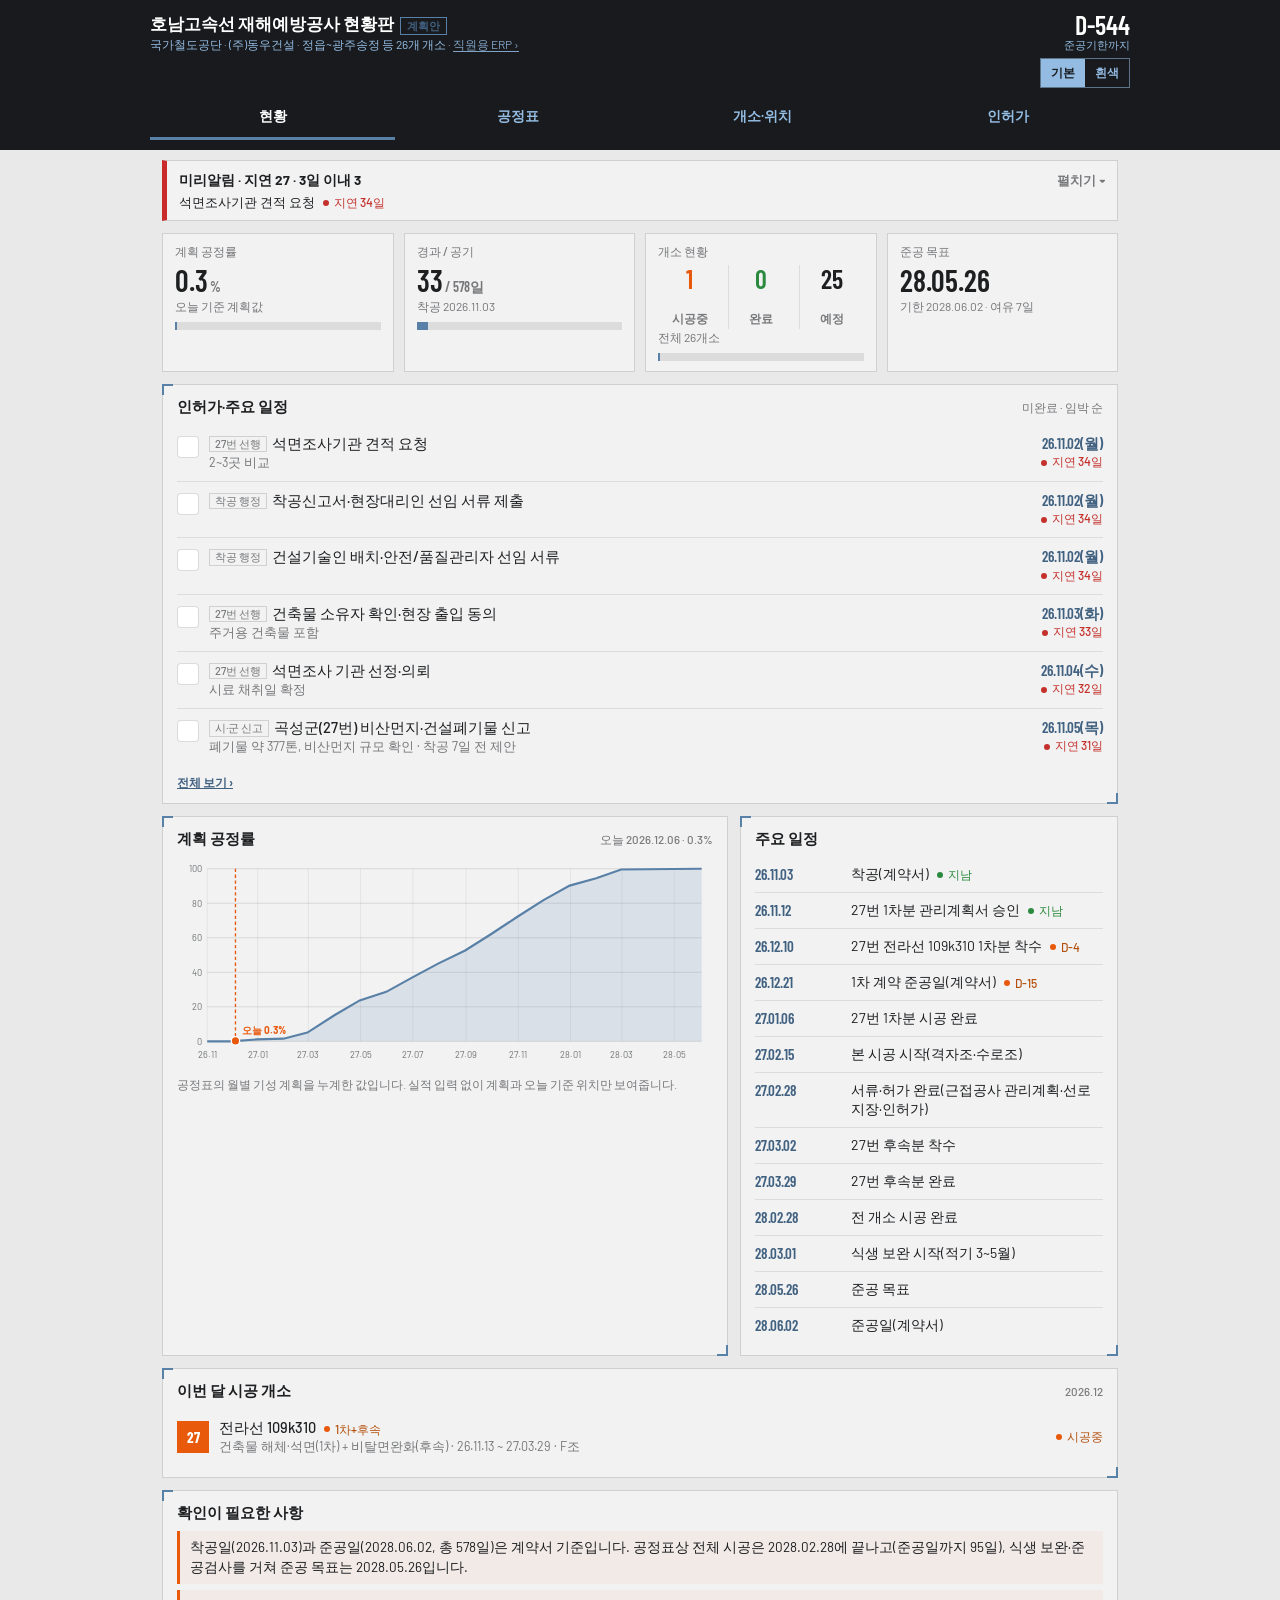
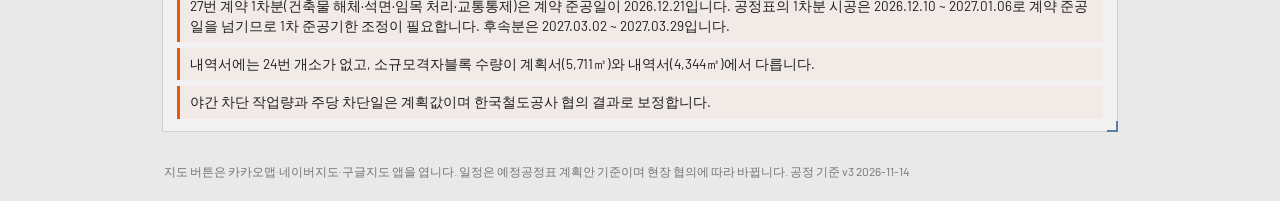
==== commit 8054076b: "바로가기: ERP 메뉴·PC 사이드바에 공정 현황판 링크, 현황판 머리말에 직원용 ERP 링크 Co-Authored-By: Claude Opus 5.5 <noreply@anthro" ====
--- a/index.html
+++ b/index.html
@@ -35,6 +35,7 @@
 nav button{flex:1;min-height:44px;background:transparent;border:0;border-bottom:3px solid transparent;color:var(--hd2);font:600 14px Barlow,"Malgun Gothic",sans-serif;cursor:pointer}
 nav button.on{color:#fff;border-bottom-color:var(--pri)}
 main{max-width:980px;margin:0 auto;padding:12px}
+.erplink{color:inherit;opacity:.85;text-decoration:none;border-bottom:1px solid currentColor}.erplink:hover{opacity:1}
 .badge-plan{display:inline-block;font-size:11px;border:1px solid var(--pri);color:var(--pri2);padding:1px 6px;margin-left:6px;vertical-align:middle}
 .card{position:relative;background:var(--panel);border:1px solid var(--bd);padding:12px 14px;margin-bottom:12px}
 .card:before,.card:after{content:"";position:absolute;width:9px;height:9px;border:2px solid var(--pri)}
@@ -138,7 +139,7 @@
 .warn{background:rgba(232,89,12,.05)}
 </style></head><body>
 <header><div class="hrow"><div><h1>호남고속선 재해예방공사 현황판<span class="badge-plan">계획안</span></h1>
-<div class="s">국가철도공단 · (주)동우건설 · 정읍~광주송정 등 26개 개소</div></div>
+<div class="s">국가철도공단 · (주)동우건설 · 정읍~광주송정 등 26개 개소 · <a class="erplink" href="erp2/" title="직원 로그인이 필요합니다">직원용 ERP ›</a></div></div>
 <div class="dday"><b id="dd">-</b><span id="ddl">준공기한까지</span><div class="thm" id="thm" role="group" aria-label="화면 배경"><button data-m="default" class="on">기본</button><button data-m="white">흰색</button></div></div></div>
 <nav id="nav"><button data-t="dash" class="on">현황</button><button data-t="gantt">공정표</button><button data-t="sites">개소·위치</button><button data-t="permit">인허가</button></nav></header>
 <div id="alerts"></div>
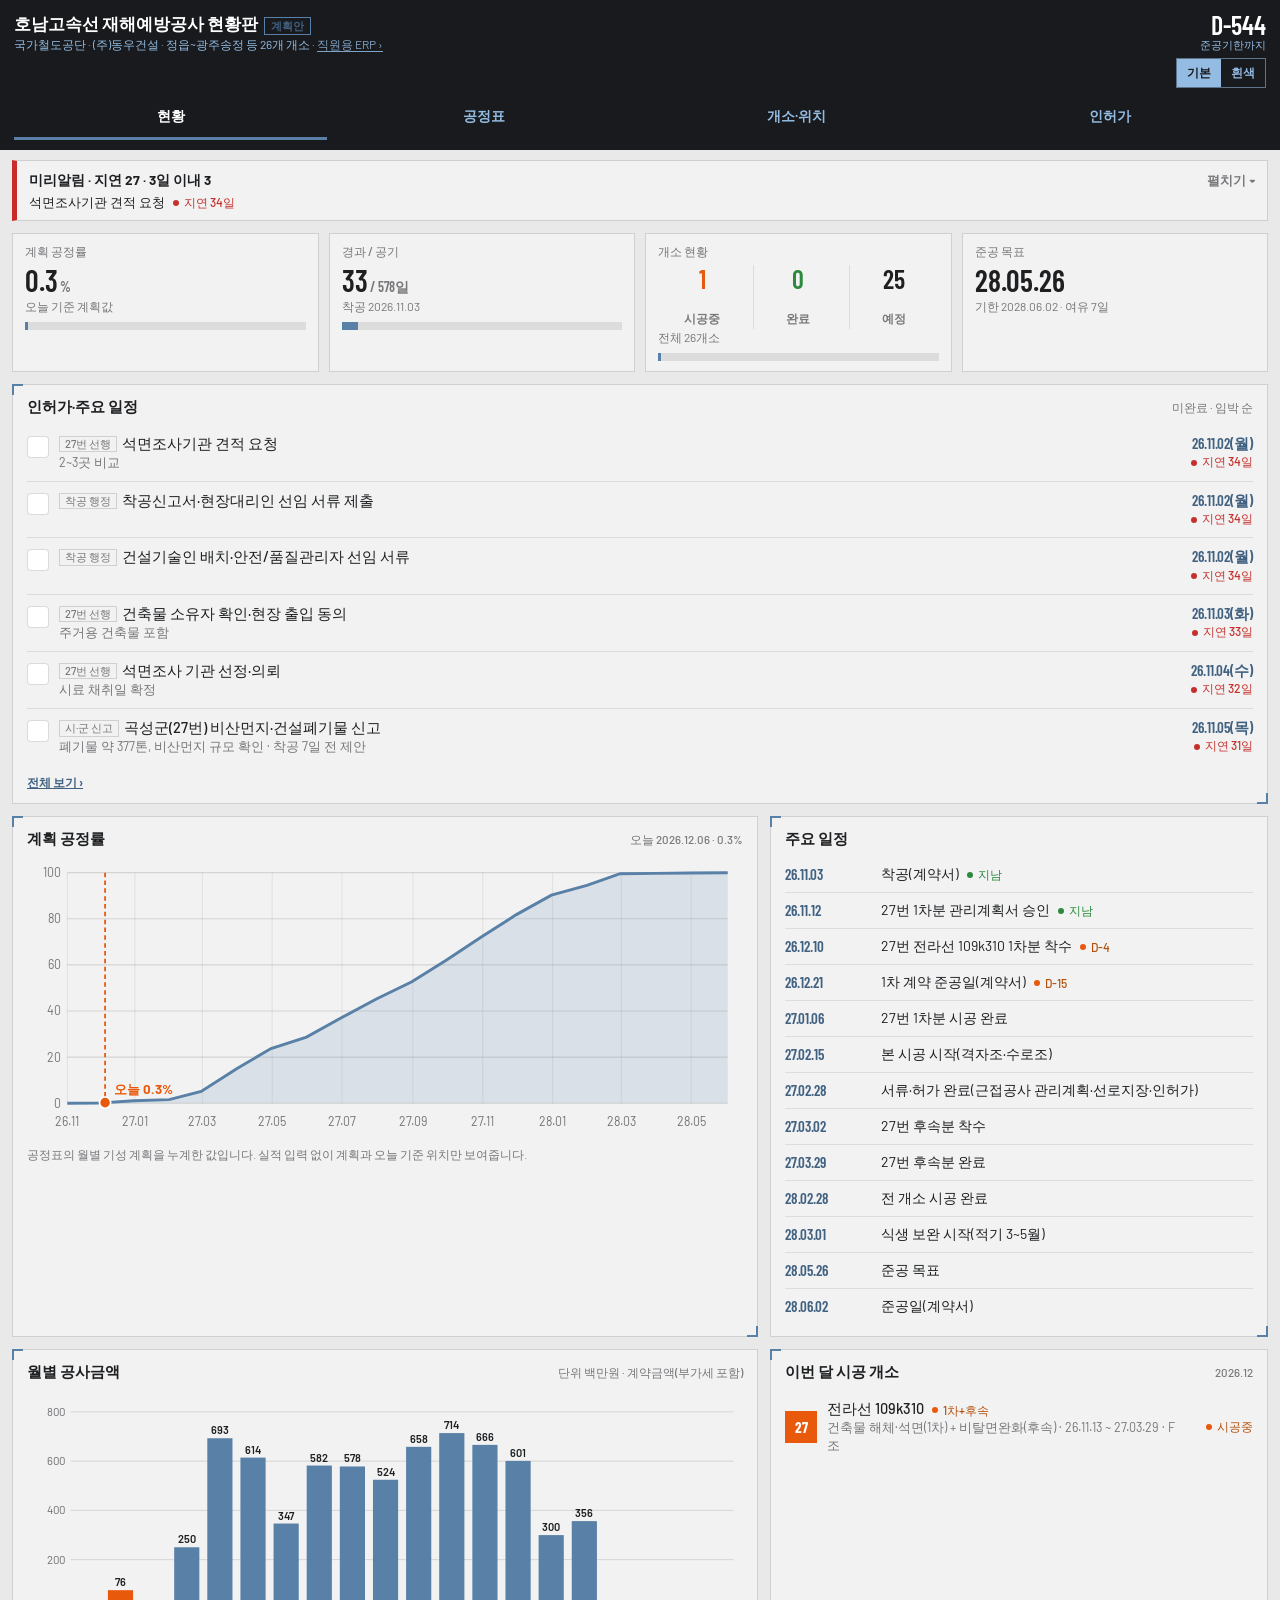
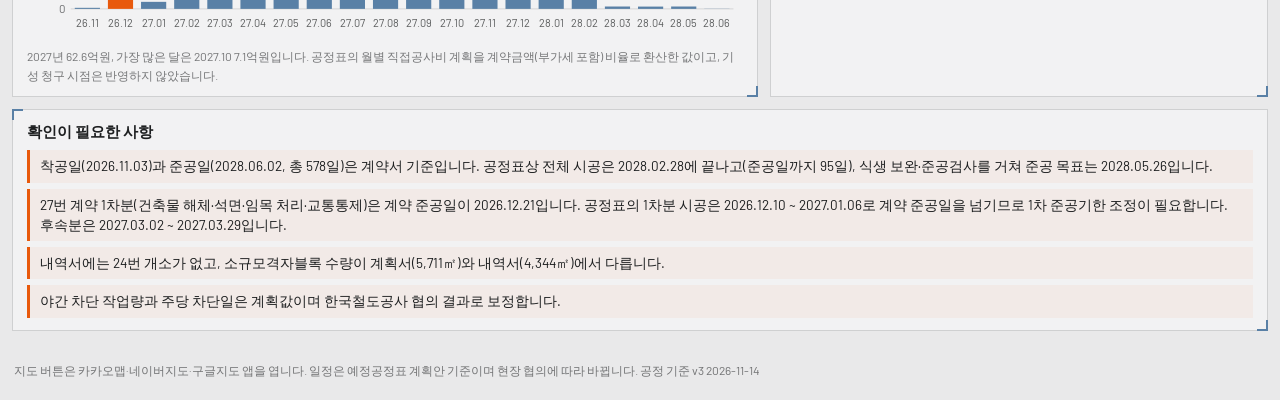
==== commit 0b4fe025: "현황판 하나로 통합: PC 현황판 패널(월별 공사금액·개소별 공정표·개소 목록·착공 서류)을 공개 현황판으로, 넓은 화면 배치 추가. board/는 통합 현황판으로 이동, pc/(" ====
--- a/index.html
+++ b/index.html
@@ -116,6 +116,18 @@
 html[data-theme=white] .thm button.on{background:var(--pri2);color:#fff}
 html[data-theme=white] .kpi,html[data-theme=white] .card{box-shadow:0 1px 0 rgba(29,31,32,.04)}
 html[data-theme=white] .asec{background:#f3f4f5}
+/* 현황판 통합 2026-11-14: PC 현황판 패널(월별 공사금액·개소별 공정표·개소 목록·착공 서류) + 넓은 화면 배치 */
+table.st{width:100%;border-collapse:collapse;font-size:13.5px;min-width:640px}
+table.st th{background:rgba(29,31,32,.06);text-align:left;font-weight:500;padding:7px 9px;font-size:12.5px;border-bottom:1px solid var(--bd);white-space:nowrap}
+table.st td{padding:6px 9px;border-top:1px solid var(--bdl);vertical-align:middle;word-break:keep-all}
+table.st td.n,table.st th.n{text-align:right;font-variant-numeric:tabular-nums;font-family:Barlow,sans-serif}
+table.st tr.row{cursor:pointer}table.st tr.row:hover td{background:rgba(65,97,128,.07)}
+table.st tr.tot td{font-weight:500;border-top:2px solid var(--bd)}
+table.st .no{display:inline-flex;min-width:28px;height:24px;font-size:13.5px}
+.ls{list-style:none;padding:0}.ls li{display:flex;gap:10px;align-items:center;justify-content:space-between;padding:8px 0;border-top:1px solid var(--bdl);font-size:14px}.ls li:first-child{border-top:0}
+@media(max-width:719px){.wideonly{display:none}}
+@media(min-width:720px){.two2{display:grid;grid-template-columns:minmax(0,5fr) minmax(0,7fr);gap:12px;align-items:start}}
+@media(min-width:1200px){.hrow,nav,main,#alerts,footer{max-width:1320px}#slist{display:grid;grid-template-columns:repeat(3,minmax(0,1fr));gap:10px}#slist .sc{margin:0}}
 /* 화면 손질 2026-11-14: 모눈 배경 걷기(도면 꺾쇠만 남김), 원색 배지 → 점+글자, 지도 버튼·체크칸 조용히, 굵기 정리 */
 :root{--acc:#416180;--bad:#c4312c;--warn:#b26b00}
 html body{background-image:none}
@@ -151,7 +163,10 @@
   <div class="card"><h2>계획 공정률 <small id="curlbl"></small></h2><div class="scroll"><svg id="scurve" viewBox="0 0 640 250" style="width:100%;min-width:480px;display:block"></svg></div><div class="note">공정표의 월별 기성 계획을 누계한 값입니다. 실적 입력 없이 계획과 오늘 기준 위치만 보여줍니다.</div></div>
   <div class="card"><h2>주요 일정</h2><ul class="ms" id="ms"></ul></div>
  </div>
- <div class="card"><h2>이번 달 시공 개소 <small id="mlbl"></small></h2><div id="mlist"></div></div>
+ <div class="two">
+  <div class="card"><h2>월별 공사금액 <small>단위 백만원 · 계약금액(부가세 포함)</small></h2><div class="scroll"><svg id="mchart" viewBox="0 0 720 250" style="width:100%;min-width:520px;display:block"></svg></div><div class="note" id="mnote"></div></div>
+  <div class="card"><h2>이번 달 시공 개소 <small id="mlbl"></small></h2><div id="mlist"></div></div>
+ </div>
  <div class="card"><h2>확인이 필요한 사항</h2>
   <div class="warn" id="w1"></div>
    <div class="warn" id="w2"></div>
@@ -162,17 +177,23 @@
 <section id="permit" class="hide">
  <div class="kpis" id="pk"></div>
  <div class="chips" id="pchips"></div>
+ <div class="card"><h2>착공 서류 진행 <small>직접 기재 · 11.06 기준</small></h2><ul class="ls" id="docs"></ul></div>
  <div class="card"><h2>인허가·주요 일정 체크 <small id="pcnt"></small></h2><div id="plist"></div>
  <div class="note">체크 표시는 이 기기에만 저장되며 다른 기기에는 보이지 않습니다. 모두가 같은 상태를 보려면 Claude에게 "인허가 완료 처리"를 요청해 현황판을 갱신하세요. 날짜는 착공일 2026.11.02 가정 기준의 목표일입니다.</div></div>
 </section>
 <section id="gantt" class="hide">
  <div class="card"><h2>예정공정표 <small>조별 · 세로선은 오늘</small></h2><div style="display:flex"><div id="glab" style="flex:0 0 42px"></div><div class="scroll" style="flex:1"><svg id="gsvg"></svg></div></div>
  <div class="note">수로조는 수로·구조물(평일 야간), 격자조는 소규모격자블럭(토요일 포함 야간), F조는 곡성 27번(1차분 + 후속분), 가도는 공사용가도 설치·철거(주간 토공반)입니다. 막대의 숫자는 내역서 개소 번호입니다. 좌우로 밀어서 보세요. <span id="gver"></span></div></div>
+ <div class="card"><h2>개소별 공정표 <small>시공 시작 순서 · 누르면 개소 보기</small></h2><div class="scroll"><svg id="g2svg" style="display:block"></svg></div>
+  <div class="note">막대 옆 날짜는 시공 시작과 끝입니다. 수로·격자를 함께 하는 개소는 조별 구간을 따로 그리고(옅은 색이 격자조) 점선으로 잇습니다. 세로 주황선은 오늘, 검은선은 준공기한입니다.</div></div>
 </section>
 <section id="sites" class="hide">
  <div class="chips" id="chips"></div>
+<div class="two2">
  <div class="card"><h2>작업구간 약도 <small>점을 누르면 해당 개소로 이동</small></h2><div style="position:relative;max-width:520px;margin:0 auto"><svg id="msvg" viewBox="0 0 330 470" style="width:100%;display:block;touch-action:pan-y;user-select:none;-webkit-user-select:none"></svg><div style="position:absolute;right:8px;top:8px;display:flex;flex-direction:column;gap:6px"><button id="zin" class="zb">+</button><button id="zout" class="zb">−</button><button id="zrs" class="zb" style="font-size:12px">전체</button><span id="zlvl" style="font:700 12px Barlow,sans-serif;text-align:center;color:var(--pri2)"></span></div></div>
  <div id="legend" class="note" style="display:flex;flex-wrap:wrap;gap:6px 12px;margin-top:8px"></div><div class="note">약도입니다. 숫자 원은 가까운 개소를 묶은 것으로, 누르면 확대되거나 부채꼴로 펼쳐집니다. 두 손가락으로 확대·이동할 수 있습니다. 지번이 확인된 개소는 지번 위치로, 나머지는 소재지(리·동) 중심으로 표시합니다. 카드에서 구분됩니다. 정확한 위치는 아래 지도 버튼으로 확인하세요.</div></div>
+ <div class="card wideonly"><h2>개소 목록 <small id="tlbl"></small></h2><div class="scroll" id="tw"></div><div class="note">금액은 내역서 개소별 직접공사비입니다. 행을 누르면 아래 개소 카드로 이동합니다.</div></div>
+</div>
  <div id="slist"></div>
 </section>
 </main>
@@ -199,7 +220,7 @@
  DATA.seg=(p.seg||[]).map(function(r){return[+r[0],planClean(r[1]),planClean(r[2]),r[3],r[4]]});
  var w=[];p.mon.forEach(function(m){var y=+m[0].slice(0,4),mo=+m[0].slice(5,7),e=new Date(y,mo,0),ds=e.getFullYear()+"-"+f2(e.getMonth()+1)+"-"+f2(e.getDate());if(ds>DATA.deadline)ds=DATA.deadline;w.push([ds,+m[2]])});
  if(w.length){w[w.length-1][1]=100;DATA.weekly=w}
- DATA.stop=null;DATA.planVer=planClean(p.version);DATA.planKey=planKeyOf(p)}
+ DATA.mon=p.mon.map(function(m){return[m[0],+m[1],+m[2]]});DATA.stop=null;DATA.planVer=planClean(p.version);DATA.planKey=planKeyOf(p)}
 (function(){var c=null;try{c=JSON.parse(localStorage.getItem(PLAN_KEY)||"null")}catch(e){}
  applyPlan(planOk(c)?c:PLAN0)})();
 
@@ -396,6 +417,45 @@
    if(g!==k){try{sessionStorage.setItem("honamPlanReload",k)}catch(e){}location.reload()}}).catch(function(){})}
  check();
  document.addEventListener("visibilitychange",function(){if(document.visibilityState==="visible"&&Date.now()-chk>300000)check()});
+})();
+// ---- (PC 현황판에서 옮김) 월별 공사금액·개소별 공정표·개소 목록·착공 서류
+var KVAT=7022417871/3869085735;var DOCS=[["스마트안전장비 구매 품의서 (호남-품의-2026-003)","완료","t-d"],["품질시험계획서","초안 · 확인 항목 있음","t-b"],["품질관리자·안전관리자 업무 서류 및 절차서","초안","t-b"],["안전관리계획서","미작성","t-p"],["27번 근접공사 관리계획서·위험성평가","미작성 · 우선","t-w"]];
+function stable(){var el=document.getElementById("tw");if(!el)return;var a=S.filter(function(s){return cur==="all"||s.grp===cur}).slice().sort(function(x,y){return x.no-y.no}),tot=a.reduce(function(m,s){return m+s.cost},0);
+ document.getElementById("tlbl").textContent=a.length+"개소";
+ var h="<table class='st'><thead><tr><th>번호</th><th>노선 · 위치</th><th>공종</th><th>투입조</th><th>시공(계획)</th><th class='n'>직접공사비(백만원)</th><th>상태</th></tr></thead><tbody>";
+ a.forEach(function(s){var st=ST[status(s)];h+="<tr class='row' data-no='"+s.no+"' tabindex='0'><td><span class='no' style='background:"+GC[s.grp]+"'>"+s.no+"</span></td><td>"+s.line+" "+s.km+"</td><td>"+s.work+"</td><td>"+crewT(s.crew)+"</td><td>"+fd(s.start)+" ~ "+fd(s.end)+"</td><td class='n'>"+(s.cost/1e6).toFixed(1)+"</td><td><span class='tag "+st[1]+"'>"+st[0]+"</span></td></tr>"});
+ h+="<tr class='tot'><td></td><td colspan='4'>합계</td><td class='n'>"+(tot/1e6).toFixed(1)+"</td><td></td></tr></tbody></table>";el.innerHTML=h;
+ Array.prototype.forEach.call(el.querySelectorAll("tr.row"),function(r){r.onclick=function(){gotoSite(+r.getAttribute("data-no"))};r.onkeydown=function(e){if(e.key==="Enter"||e.key===" "){e.preventDefault();gotoSite(+r.getAttribute("data-no"))}}})}
+(function(){var M=DATA.mon||[];if(!M.length)return;
+ var W=720,H=250,L=44,R=10,T=22,B=30,n=M.length,bw=(W-L-R)/n,vals=M.map(function(r){return r[1]*KVAT/1e6}),mx=Math.max(400,Math.ceil(Math.max.apply(null,vals)/400)*400);
+ function Y(v){return T+(1-v/mx)*(H-T-B)}var h="",cm=TODAY.getFullYear()+"-"+f2(TODAY.getMonth()+1);
+ for(var g=0;g<=mx;g+=mx/4)h+="<line x1='"+L+"' x2='"+(W-R)+"' y1='"+Y(g)+"' y2='"+Y(g)+"' stroke='rgba(29,31,32,.14)'/><text x='"+(L-6)+"' y='"+(Y(g)+4)+"' text-anchor='end' font-size='11.5' fill='rgba(29,31,32,.62)'>"+g+"</text>";
+ M.forEach(function(r,i){var v=vals[i],x=L+i*bw,y=Y(v);h+="<rect x='"+(x+4)+"' y='"+y+"' width='"+(bw-8)+"' height='"+(H-B-y)+"' fill='"+(r[0]===cm?"#e8590c":"#5980a6")+"'/>";
+  if(v>=40)h+="<text x='"+(x+bw/2)+"' y='"+(y-4)+"' text-anchor='middle' font-size='11' font-weight='600' fill='#1d1f20'>"+Math.round(v).toLocaleString("ko-KR")+"</text>";
+  h+="<text x='"+(x+bw/2)+"' y='"+(H-12)+"' text-anchor='middle' font-size='11' fill='rgba(29,31,32,.7)'>"+r[0].slice(2,4)+"."+r[0].slice(5,7)+"</text>"});
+ document.getElementById("mchart").innerHTML=h;
+ var pk=0;vals.forEach(function(v,i){if(v>vals[pk])pk=i});var y27=M.reduce(function(m,r,i){return r[0].slice(0,4)==="2027"?m+vals[i]:m},0);
+ document.getElementById("mnote").textContent="2027년 "+(y27/100).toFixed(1)+"억원, 가장 많은 달은 "+M[pk][0].replace("-",".")+" "+(vals[pk]/100).toFixed(1)+"억원입니다. 공정표의 월별 직접공사비 계획을 계약금액(부가세 포함) 비율로 환산한 값이고, 기성 청구 시점은 반영하지 않았습니다."})();
+(function(){
+ var parts={};(DATA.seg||[]).forEach(function(r){if(r[1]!=="가도")(parts[r[0]]=parts[r[0]]||[]).push(r)});
+ var O=S.slice().sort(function(a,b){return a.start<b.start?-1:a.start>b.start?1:a.no-b.no});
+ var rh=22,mw=44,nm=20,top=32,L=190,W=L+nm*mw+8,H=top+O.length*rh+10;
+ function X(d){var m=(d.getFullYear()-START.getFullYear())*12+d.getMonth()-START.getMonth();var dim=new Date(d.getFullYear(),d.getMonth()+1,0).getDate();return L+(m+(d.getDate()-1)/dim)*mw}
+ function md(x){return x.slice(5).replace("-","/").replace(/^0/,"")}
+ var h="";
+ for(var m=0;m<nm;m++){var d=new Date(START.getFullYear(),START.getMonth()+m,1);h+="<rect x='"+(L+m*mw)+"' y='"+top+"' width='"+mw+"' height='"+(H-top-8)+"' fill='"+(m%2?"rgba(29,31,32,.04)":"transparent")+"'/><text x='"+(L+m*mw+mw/2)+"' y='"+(top-9)+"' text-anchor='middle' font-size='11' fill='rgba(29,31,32,.68)'>"+String(d.getFullYear()).slice(2)+"."+f2(d.getMonth()+1)+"</text>"}
+ O.forEach(function(s,i){var y=top+i*rh,x1=X(D(s.start)),x2=X(D(s.end))+2,c=GC[s.grp],lab=md(s.start)+"–"+md(s.end),pp=(parts[s.no]||[]).slice().sort(function(a,b){return a[3]<b[3]?-1:1});
+  h+="<g data-no='"+s.no+"' style='cursor:pointer'><rect x='0' y='"+y+"' width='"+W+"' height='"+rh+"' fill='transparent'/><line x1='0' x2='"+W+"' y1='"+y+"' y2='"+y+"' stroke='rgba(29,31,32,.1)'/>";
+  h+="<rect x='0' y='"+(y+3)+"' width='24' height='"+(rh-6)+"' fill='"+c+"'/><text x='12' y='"+(y+rh/2+4)+"' text-anchor='middle' font-size='11.5' font-weight='600' fill='#fff'>"+s.no+"</text><text x='30' y='"+(y+rh/2+4)+"' font-size='11.5' fill='#1d1f20'>"+s.line+" "+s.km.split(" ")[0]+"</text>";
+  if(pp.length>1){h+="<line x1='"+x1+"' x2='"+x2+"' y1='"+(y+rh/2)+"' y2='"+(y+rh/2)+"' stroke='"+c+"' stroke-width='1.2' stroke-dasharray='2 3'/>";pp.forEach(function(q){var a=X(D(q[3])),b=X(D(q[4]))+2;h+="<rect x='"+a+"' y='"+(y+4)+"' width='"+Math.max(5,b-a)+"' height='"+(rh-8)+"' fill='"+c+"'"+(q[1]==="격자조"?" fill-opacity='.62'":"")+"><title>"+(q[1]==="F조"?q[2]:q[1])+" "+q[3]+"~"+q[4]+"</title></rect>"})}
+  else h+="<rect x='"+x1+"' y='"+(y+4)+"' width='"+Math.max(5,x2-x1)+"' height='"+(rh-8)+"' fill='"+c+"'/>";
+  var tw=lab.length*6.2;h+=(x2+tw+8<W)?"<text x='"+(x2+5)+"' y='"+(y+rh/2+4)+"' font-size='11' fill='rgba(29,31,32,.7)'>"+lab+"</text>":"<text x='"+(x1-5)+"' y='"+(y+rh/2+4)+"' text-anchor='end' font-size='11' fill='rgba(29,31,32,.7)'>"+lab+"</text>";
+  h+="</g>"});
+ var td=TODAY<START?START:(TODAY>DEAD?DEAD:TODAY),tx=X(td),dx=X(DEAD);
+ h+="<line x1='"+tx+"' x2='"+tx+"' y1='"+(top-2)+"' y2='"+(H-8)+"' stroke='#e8590c' stroke-width='2' stroke-dasharray='4 3'/><line x1='"+dx+"' x2='"+dx+"' y1='"+(top-2)+"' y2='"+(H-8)+"' stroke='#1d1f20' stroke-width='1.5'/>";
+ var sv=document.getElementById("g2svg");sv.setAttribute("viewBox","0 0 "+W+" "+H);sv.setAttribute("width",W);sv.setAttribute("height",H);sv.innerHTML=h;
+ Array.prototype.forEach.call(sv.querySelectorAll("g[data-no]"),function(g){g.onclick=function(){gotoSite(+g.getAttribute("data-no"))}});
+ var dl=document.getElementById("docs");if(dl)dl.innerHTML=DOCS.map(function(d){return "<li><span>"+d[0]+"</span><span class='tag "+d[2]+"'>"+d[1]+"</span></li>"}).join("");
 })();
 // ---- 개소·위치
 var cur="all",VB;
@@ -502,7 +562,7 @@
  document.getElementById("zrs").onclick=function(){resetView();redraw()};
 })();
 function links(s){var q=encodeURIComponent(s.addr);return{k:"https://map.kakao.com/link/map/"+encodeURIComponent("["+s.no+"번] "+s.line+" "+s.km)+","+s.lat+","+s.lon,n:"https://map.naver.com/p/search/"+q,g:"https://www.google.com/maps/search/?api=1&query="+s.lat+","+s.lon}}
-function slist(){var el=document.getElementById("slist");el.innerHTML="";
+function slist(){stable();var el=document.getElementById("slist");el.innerHTML="";
  S.filter(function(s){return cur==="all"||s.grp===cur}).forEach(function(s){var L=links(s),st=ST[status(s)],d=document.createElement("div");d.className="sc";d.id="c"+s.no;
  d.innerHTML="<div class='top'><div class='no' style='background:"+GC[s.grp]+"'>"+s.no+"</div><div style='flex:1'><div class='t' style='font-weight:700;font-size:15.5px'>"+s.line+" "+s.km+(s.no===27?"<span class='tag t-w'>1차+후속</span>":"")+"</div><div class='u' style='font-size:12.5px;color:var(--sub)'>"+s.work+"</div></div><span class='tag "+st[1]+"'>"+st[0]+"</span></div>"
   +"<div class='row'><b>소재지</b>"+s.addr+" <span style='font-size:11.5px;color:var(--sub);border:1px solid var(--bd);padding:0 5px;margin-left:4px'>"+(s.prec?"지번 위치":"마을 중심(대략)")+"</span></div><div class='row'><b>시공(계획)</b>"+(s.seg?"1차분 "+fd(s.seg[0][0])+" ~ "+fd(s.seg[0][1])+" (계약 준공 "+fd(DATA.p1End)+") / 후속분 "+fd(s.seg[1][0])+" ~ "+fd(s.seg[1][1]):fd(s.start)+" ~ "+fd(s.end))+" · "+crewT(s.crew)+"</div>"+(s.road?"<div class='row'><b>공사용가도</b>설치 "+fd(s.road[0][0])+" ~ "+fd(s.road[0][1])+" · 철거 "+fd(s.road[1][0])+" ~ "+fd(s.road[1][1])+" <span style='font-size:11.5px;color:var(--sub)'>(주간 토공반)</span></div>":"")
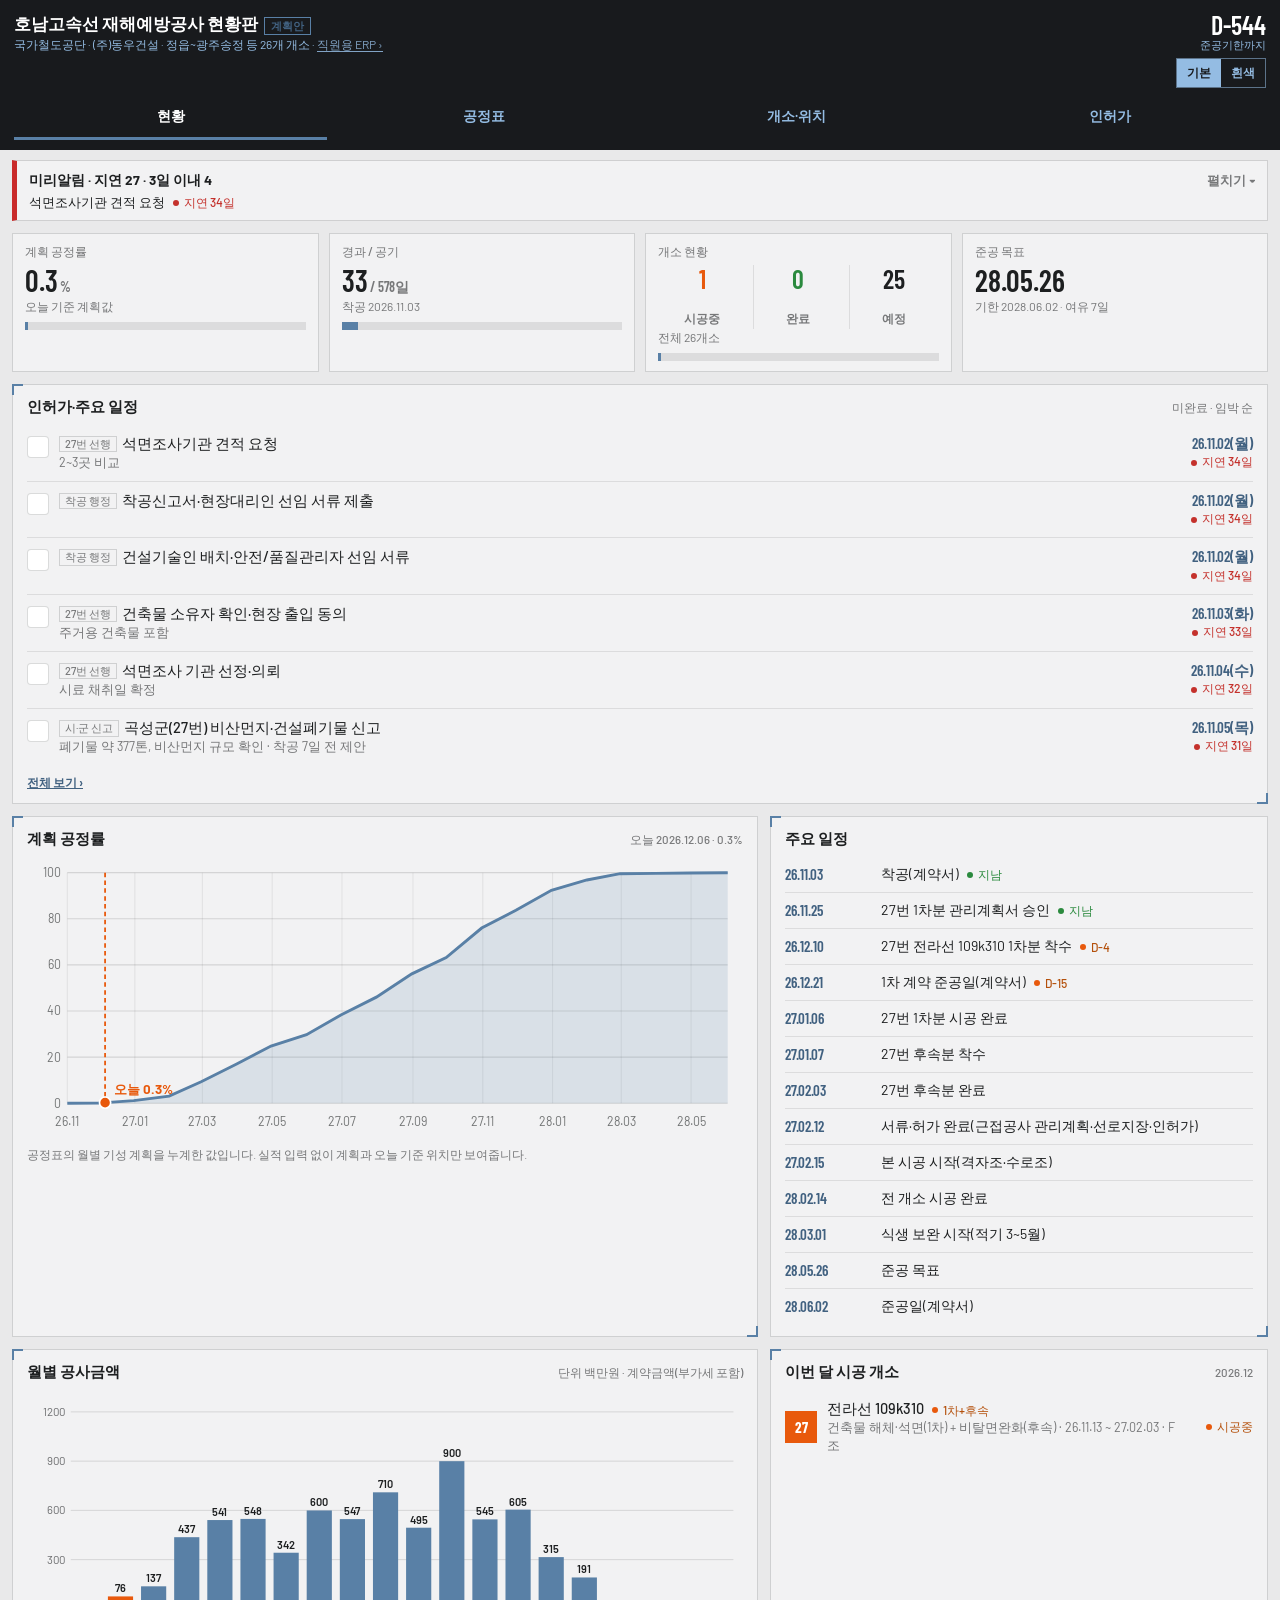
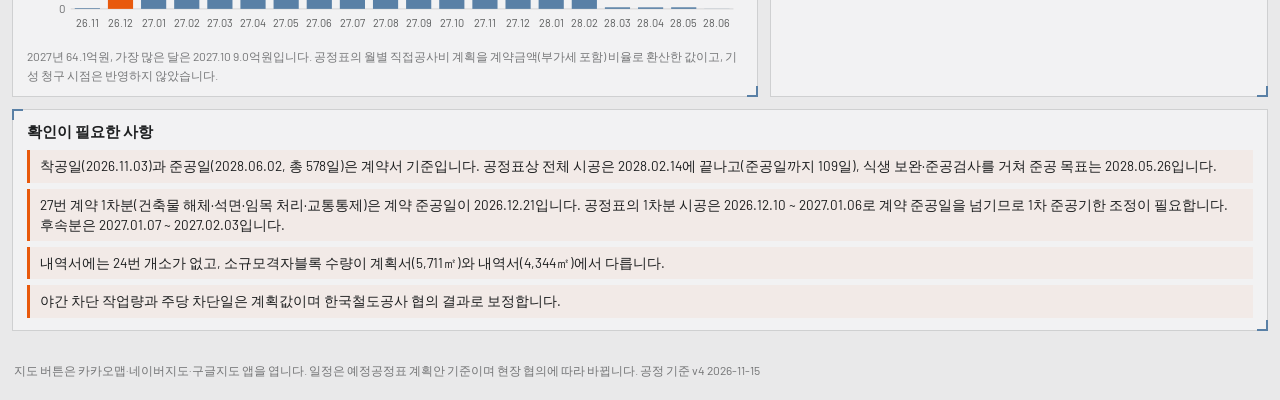
==== commit e60b9993: "현황판: 공정 v4(동절기 중지 없음) 반영 — 내장 사본 갱신, 준비 일정(설 이후 착수분)·27번 1차 일정 정리 Co-Authored-By: Claude Opus 5.5 <n" ====
--- a/index.html
+++ b/index.html
@@ -199,11 +199,11 @@
 </main>
 <footer>지도 버튼은 카카오맵·네이버지도·구글지도 앱을 엽니다. 일정은 예정공정표 계획안 기준이며 현장 협의에 따라 바뀝니다. <span id="fver"></span></footer>
 <script>
-var DATA={"p1End":"2026-12-21","start":"2026-11-03","deadline":"2028-06-02","earlyEnd":"2028-05-26","stop":["2027-01-01","2027-02-28"],"weekly":[["2026-11-09",0.0],["2026-11-16",0.13],["2026-11-23",0.37],["2026-11-30",0.74],["2026-12-07",1.09],["2026-12-14",1.34],["2026-12-21",1.37],["2026-12-28",1.4],["2027-01-04",1.43],["2027-01-11",1.46],["2027-01-18",1.49],["2027-01-25",1.52],["2027-02-01",1.56],["2027-02-08",1.59],["2027-02-15",1.62],["2027-02-22",1.65],["2027-03-01",1.68],["2027-03-08",3.65],["2027-03-15",6.06],["2027-03-22",8.52],["2027-03-29",11.02],["2027-04-05",13.47],["2027-04-12",16.19],["2027-04-19",19.16],["2027-04-26",22.11],["2027-05-03",25.12],["2027-05-10",28.07],["2027-05-17",30.83],["2027-05-24",33.85],["2027-05-31",37.04],["2027-06-07",40.0],["2027-06-14",42.88],["2027-06-21",45.6],["2027-06-28",47.91],["2027-07-05",49.76],["2027-07-12",51.55],["2027-07-19",53.3],["2027-07-26",54.95],["2027-08-02",56.62],["2027-08-09",58.29],["2027-08-16",59.96],["2027-08-23",61.59],["2027-08-30",63.25],["2027-09-06",65.25],["2027-09-13",67.07],["2027-09-20",68.8],["2027-09-27",71.01],["2027-10-04",73.34],["2027-10-11",75.63],["2027-10-18",77.99],["2027-10-25",80.43],["2027-11-01",82.67],["2027-11-08",84.86],["2027-11-15",87.16],["2027-11-22",89.47],["2027-11-29",91.75],["2027-12-06",93.93],["2027-12-13",95.89],["2027-12-20",97.68],["2027-12-27",98.72],["2028-01-03",99.26],["2028-01-10",99.36],["2028-01-17",99.39],["2028-01-24",99.42],["2028-01-31",99.45],["2028-02-07",99.49],["2028-02-14",99.52],["2028-02-21",99.55],["2028-02-28",99.58],["2028-03-06",99.61],["2028-03-13",99.64],["2028-03-20",99.67],["2028-03-27",99.7],["2028-04-03",99.73],["2028-04-10",99.76],["2028-04-17",99.8],["2028-04-24",99.83],["2028-05-01",99.86],["2028-05-08",99.89],["2028-05-15",99.92],["2028-05-22",99.95],["2028-05-29",99.98],["2028-06-05",100.0]],"sites":[{"no":1,"line":"호남고속선","km":"122k077 화룡터널 종점","work":"U형수로","addr":"전북특별자치도 정읍시 정우면 회룡리 산69-5","lat":35.6546208,"lon":126.8897027,"crew":"A","grp":"북부","start":"2027-11-28","end":"2027-12-31","cost":95703174,"prec":1},{"no":2,"line":"호남고속선","km":"150k653 달성터널 종점","work":"U형수로","addr":"전남광주통합특별시 장성군 북이면 죽청리 산15-11","lat":35.4161677,"lon":126.7770671,"crew":"B","grp":"장성","start":"2027-05-02","end":"2027-05-26","cost":76260898,"prec":1},{"no":3,"line":"호남고속선","km":"151k023 죽청터널 시점","work":"U형수로","addr":"전남광주통합특별시 장성군 북이면 죽청리 산155-13","lat":35.4128435,"lon":126.776753,"crew":"B","grp":"장성","start":"2027-05-27","end":"2027-06-21","cost":74058532,"prec":1},{"no":4,"line":"호남고속선","km":"152k413 죽청터널 종점","work":"U형수로","addr":"전남광주통합특별시 장성군 북일면 성덕리 산54-6","lat":35.4005857,"lon":126.7747675,"crew":"B","grp":"장성","start":"2027-06-22","end":"2027-07-24","cost":41392365,"prec":1},{"no":5,"line":"호남고속선","km":"152k784 성덕1터널 시점","work":"소단측구","addr":"전남광주통합특별시 장성군 북일면 성덕리 산65-7","lat":35.3972159,"lon":126.7742502,"crew":"B","grp":"장성","start":"2027-07-25","end":"2027-08-26","cost":46175264,"prec":1},{"no":6,"line":"호남고속선","km":"152k923 성덕1터널 종점","work":"U형수로+격자블록","addr":"전남광주통합특별시 장성군 북일면 성덕리 산68-1","lat":35.3963173,"lon":126.7741797,"crew":"B","grp":"장성","start":"2027-03-10","end":"2027-05-01","cost":161174742,"prec":1,"road":[["2027-03-02","2027-03-09"],["2027-05-02","2027-05-06"]]},{"no":7,"line":"호남고속선","km":"153k113 성덕2터널 시점","work":"U형수로","addr":"전남광주통합특별시 장성군 북일면 성덕리 산71-13","lat":35.3940613,"lon":126.7738287,"crew":"B","grp":"장성","start":"2027-08-27","end":"2027-09-25","cost":73580789,"prec":1,"road":[["2027-05-17","2027-05-22"],["2027-09-26","2027-09-28"]]},{"no":8,"line":"호남고속선","km":"153k213 성덕2터널 종점","work":"U형수로","addr":"전남광주통합특별시 장성군 북일면 성덕리 산71-6","lat":35.3931478,"lon":126.7738137,"crew":"B","grp":"장성","start":"2027-09-26","end":"2027-10-26","cost":107171361,"prec":1},{"no":9,"line":"호남고속선","km":"156k968 송현제1 시점","work":"U형수로+격자블록","addr":"전남광주통합특별시 장성군 서삼면 송현리 산82-5","lat":35.359835,"lon":126.7685971,"crew":"D","grp":"장성","start":"2027-04-09","end":"2027-06-10","cost":326964898,"prec":1,"road":[["2027-03-10","2027-04-08"],["2027-06-11","2027-06-26"]]},{"no":10,"line":"호남고속선","km":"159k610 송현제3 종점","work":"격자블록","addr":"전남광주통합특별시 장성군 서삼면 장산리 산29-8","lat":35.3360129,"lon":126.7653535,"crew":"C","grp":"장성","start":"2027-03-02","end":"2027-05-26","cost":214060960,"prec":1},{"no":11,"line":"호남고속선","km":"162k368 용흥터널 시점","work":"격자블록","addr":"전남광주통합특별시 장성군 서삼면 용흥리 270-1","lat":35.3120025,"lon":126.7621245,"crew":"C","grp":"장성","start":"2027-05-27","end":"2027-09-02","cost":201731742,"prec":1,"road":[["2027-05-12","2027-05-16"],["2027-09-03","2027-09-05"]]},{"no":12,"line":"호남고속선","km":"162k673 용흥터널 종점","work":"격자블록","addr":"전남광주통합특별시 장성군 황룡면 필암리 산16-2","lat":35.3087761,"lon":126.7619638,"crew":"C","grp":"장성","start":"2027-09-03","end":"2027-12-03","cost":223692884,"prec":1},{"no":13,"line":"호남고속선","km":"172k058 마령터널 종점","work":"격자블록","addr":"광주 광산구 신룡동 산58-15","lat":35.2247503,"lon":126.7703899,"crew":"D","grp":"광주","start":"2027-06-11","end":"2027-08-21","cost":133954769,"prec":1},{"no":14,"line":"호남고속선","km":"175k338 고룡터널 종점","work":"격자블록","addr":"광주 광산구 고룡동 산76-4","lat":35.1968717,"lon":126.7827749,"crew":"D","grp":"광주","start":"2027-08-22","end":"2027-10-26","cost":111061987,"prec":1},{"no":15,"line":"호남선","km":"70k130","work":"U형수로+게비온+말뚝식옹벽","addr":"전북특별자치도 익산시 용안면 동지산리 87","lat":36.0940976,"lon":126.9633529,"crew":"A","grp":"북부","start":"2027-05-15","end":"2027-07-09","cost":127209132,"prec":1,"road":[["2027-04-09","2027-04-16"],["2027-07-14","2027-07-21"]]},{"no":16,"line":"광주선","km":"2k710~2k800","work":"U형수로+게비온+울타리","addr":"광주 광산구 월곡동 산114-1","lat":35.1671192,"lon":126.8168733,"crew":"D","grp":"광주","start":"2027-10-27","end":"2027-12-28","cost":293033832,"prec":1,"road":[["2027-05-30","2027-06-11"],["2027-12-29","2028-01-05"]]},{"no":17,"line":"전라선","km":"35k890","work":"U형수로+낙석방지망+쏘일시멘트","addr":"전북특별자치도 완주군 상관면 신리 251-1","lat":35.7672096,"lon":127.2119739,"crew":"A","grp":"북부","start":"2027-07-10","end":"2027-11-27","cost":273378390,"prec":1},{"no":18,"line":"전라선","km":"154k300","work":"J형수로+토석류방호책","addr":"전남 순천시 해룡면 호두리 산117-6","lat":34.8958448,"lon":127.5595615,"crew":"E","grp":"순천·광양","start":"2027-11-13","end":"2027-12-21","cost":123955450,"prec":1,"road":[["2027-06-12","2027-06-16"],["2027-12-22","2027-12-24"]]},{"no":19,"line":"광양제철선","km":"4k920~5k000","work":"낙석방지책","addr":"전남 광양시 광양읍 초남리 산52-3","lat":34.9412136,"lon":127.6092196,"crew":"E","grp":"순천·광양","start":"2027-08-22","end":"2027-09-21","cost":70322240,"prec":1},{"no":20,"line":"광양제철선","km":"8k950~9k020","work":"U형수로+옹벽인상","addr":"전남 광양시 황금동 758-1","lat":34.9101731,"lon":127.6254952,"crew":"E","grp":"순천·광양","start":"2027-09-22","end":"2027-10-20","cost":90269882,"prec":1},{"no":21,"line":"광양제철선","km":"10k680~10k800","work":"U형수로+격자블록","addr":"전남 광양시 황금동 185-15","lat":34.9093541,"lon":127.6432237,"crew":"E","grp":"순천·광양","start":"2027-03-02","end":"2027-05-21","cost":249506964,"prec":1},{"no":22,"line":"광양제철선","km":"14k015","work":"U형수로+낙석방지책","addr":"전남 광양시 도이동 707-9","lat":34.927509,"lon":127.667479,"crew":"E","grp":"순천·광양","start":"2027-10-21","end":"2027-11-12","cost":82289012,"prec":1,"road":[["2027-05-23","2027-05-29"],["2027-11-13","2027-11-16"]]},{"no":23,"line":"광양제철선","km":"15k390","work":"U형수로+격자블록","addr":"전남 광양시 성황동 산280","lat":34.9483581,"lon":127.66702,"crew":"E","grp":"순천·광양","start":"2027-05-22","end":"2027-06-26","cost":238872085,"prec":0,"road":[["2027-04-17","2027-05-11"],["2027-06-27","2027-07-13"]]},{"no":25,"line":"경전선","km":"135k741","work":"U형수로+격자블록","addr":"전남 광양시 진상면 금이리 산79-1","lat":35.0019342,"lon":127.7114324,"crew":"E","grp":"순천·광양","start":"2027-06-27","end":"2027-08-21","cost":112406819,"prec":0},{"no":26,"line":"호남고속선","km":"83k138~473 (익산)","work":"U형수로 이어올리기","addr":"전북특별자치도 익산시 황등면 황등리 산86-7","lat":35.9960836,"lon":126.9530351,"crew":"A","grp":"북부","start":"2027-03-02","end":"2027-05-14","cost":115097408,"prec":1},{"no":27,"line":"전라선","km":"109k310","work":"건축물 해체·석면(1차) + 비탈면완화(후속)","addr":"전남 곡성군 오곡면 압록리 95-7","lat":35.1950512,"lon":127.3748892,"crew":"F","grp":"곡성","start":"2026-11-13","end":"2027-04-14","cost":108911386,"prec":1,"seg":[["2026-11-13","2026-12-12"],["2027-03-02","2027-04-14"]],"cost1":46945608}],"prep":[{"id":"P01","name":"착공신고·착수계 제출 / 현장대리인·기술인 배치","start":"2026-11-03","end":"2026-11-09"},{"id":"P02","name":"가설사무실·현장시험실·가설울타리 설치","start":"2026-11-10","end":"2026-12-09"},{"id":"P03","name":"현장여건 합동조사·확인측량·측량기준점(전 개소)","start":"2026-11-10","end":"2026-12-09"},{"id":"P04","name":"지장물·매설물 조사 및 관계기관(한국철도공사·전력·통신) 협의","start":"2026-11-10","end":"2026-12-09"},{"id":"P05","name":"품질관리계획서·안전관리계획서·위험성평가 작성·승인","start":"2026-11-10","end":"2026-12-14"},{"id":"P09","name":"자재 승인·하도급 승인·장비 반입계획 승인","start":"2026-12-15","end":"2027-01-23"},{"id":"P10","name":"계약자 공정표(CPMS) 제출·승인","start":"2026-12-15","end":"2027-01-13"},{"id":"P06","name":"[공사중지기간] 운행선 근접공사 관리계획서 작성·승인(철도운행안전관리자 배치)","start":"2027-01-04","end":"2027-02-12"},{"id":"P07","name":"[공사중지기간] 선로지장작업 승인체계·전철 단전(급전) 협의","start":"2027-01-11","end":"2027-02-09"},{"id":"P08","name":"[공사중지기간] 근접공사 안전교육·방호설비 승인","start":"2027-02-15","end":"2027-02-28"},{"id":"P11","name":"[공사중지기간] 3월 착수 개소 인허가·사유지 사용승낙·서류 준비","start":"2027-01-04","end":"2027-02-27"},{"id":"F01","name":"[27] 전라선 109k310 우선시공: 합동조사·측량·지장물(건물·수목)·임대부지 사용승낙 확인","start":"2026-11-03","end":"2026-11-09"},{"id":"F02","name":"[27] 개소별 근접공사 관리계획서·위험성평가 우선 승인(철도운행안전관리자 배치)","start":"2026-11-03","end":"2026-11-12"},{"id":"F03","name":"[27] 석면조사·해체 신고, 방호설비·교통통제 협의","start":"2026-11-10","end":"2026-11-19"},{"id":"F04","name":"[27] 시공상세도 8매 작성·승인(1차분)","start":"2026-11-03","end":"2026-11-12"},{"id":"F05","name":"[27] (1차) 1차분 준공서류 작성·준공신고(계약 준공일자 2026-12-21 이내)","start":"2026-12-13","end":"2026-12-19"},{"id":"F06","name":"[27] (1차) 1차분 준공검사 수검·지적사항 시정","start":"2026-12-20","end":"2027-01-02"}],"tail":[{"id":"Z01","name":"전 개소 합동 준공 전 검측·기록사진첩·준공도서 작성","start":"2028-01-06","end":"2028-02-19"},{"id":"Z02","name":"식생 보완·활착 확인(식생 적기 3~5월, 소규모격자블록 개소)","start":"2028-03-01","end":"2028-04-14"},{"id":"Z03","name":"준공 전 합동점검·시정(감독권한대행·발주처)","start":"2028-04-15","end":"2028-05-04"},{"id":"Z04","name":"준공검사 신청·검사·지적사항 시정, 준공","start":"2028-05-05","end":"2028-05-26"}],"crews":{"A":[26,15,17,1],"B":[6,2,3,4,5,7,8],"C":[10,11,12],"D":[9,13,14,16],"E":[21,23,25,19,20,22,18],"F":[27]},"permits":[{"id":"p01","cat":"27번 선행","t":"석면조사기관 견적 요청","d":"2026-11-02","note":"2~3곳 비교"},{"id":"p02","cat":"27번 선행","t":"건축물 소유자 확인·현장 출입 동의","d":"2026-11-03","note":"주거용 건축물 포함"},{"id":"p03","cat":"27번 선행","t":"석면조사 기관 선정·의뢰","d":"2026-11-04","note":"시료 채취일 확정"},{"id":"p04","cat":"27번 선행","t":"석면 시료 채취(현장 조사)","d":"2026-11-06","note":"기관 일정에 따름"},{"id":"p05","cat":"27번 선행","t":"사유지 사용승낙 확보","d":"2026-11-06","note":"대 95-7, 임 95-8"},{"id":"p06","cat":"27번 선행","t":"석면조사 결과서 접수","d":"2026-11-20","note":"지연 시 12/30 완료 일정 재검토"},{"id":"p07","cat":"27번 선행","t":"석면해체·제거업자 선정·계약","d":"2026-11-23","note":"등록업자 확인"},{"id":"p08","cat":"27번 선행","t":"석면해체·제거작업 신고","d":"2026-11-24","note":"작업 7일 전까지 신고"},{"id":"p09","cat":"27번 선행","t":"건축물 해체 신고","d":"2026-11-27","note":"관할 곡성군청"},{"id":"p10","cat":"27번 선행","t":"폐석면·건설폐기물 처리업체 확정","d":"2026-11-27","note":""},{"id":"p11","cat":"27번 선행","t":"암파쇄 방호시설·건축한계 보호울타리 확인","d":"2026-11-30","note":"근접공사 관리계획서와 일치 확인"},{"id":"p12","cat":"착공 행정","t":"착공신고서·현장대리인 선임 서류 제출","d":"2026-11-02","note":""},{"id":"p13","cat":"착공 행정","t":"건설기술인 배치·안전/품질관리자 선임 서류","d":"2026-11-02","note":""},{"id":"p14","cat":"착공 행정","t":"공사 손해보험·지급보증 가입 확인","d":"2026-11-06","note":""},{"id":"p15","cat":"착공 행정","t":"산재·고용보험 성립신고, 퇴직공제 가입","d":"2026-11-09","note":""},{"id":"p16","cat":"착공 행정","t":"품질관리계획서·안전관리계획서 제출","d":"2026-11-13","note":"스마트안전장비 도입 계획 포함"},{"id":"p17","cat":"착공 행정","t":"예정공정표·시공계획서 승인 요청","d":"2026-11-13","note":""},{"id":"p18","cat":"철도 근접","t":"근접공사 관리계획서 제출·승인","d":"2026-11-06","note":"27번 우선"},{"id":"p19","cat":"철도 근접","t":"한국철도공사 협의","d":"2026-11-09","note":"선로차단·전차선 단전·작업 승인 절차"},{"id":"p20","cat":"철도 근접","t":"철도운행안전관리자·열차감시원 배치 확정","d":"2026-11-13","note":""},{"id":"p21","cat":"철도 근접","t":"철도안전교육 이수(전 작업 인원)","d":"2026-11-13","note":""},{"id":"p22","cat":"철도 근접","t":"작업계획서·위험성평가 확정","d":"2026-11-13","note":"27번 초안 보완"},{"id":"p23","cat":"현장 개설","t":"가설사무실 위치 확정·설치 발주","d":"2026-11-09","note":""},{"id":"p24","cat":"현장 개설","t":"개소별 드론 기준측량·지장물 현황 확인","d":"2026-11-13","note":"27번 우선"},{"id":"p25","cat":"현장 개설","t":"환경 관련 신고 대상 확인","d":"2026-11-13","note":"비산먼지·건설폐기물 등 개소별 확인"},{"id":"p26","cat":"현장 개설","t":"주민 설명·민원 대응 창구 지정","d":"2026-11-13","note":"27번 인근 우선"},{"id":"p27","cat":"시·군 신고","t":"곡성군(27번) 비산먼지·건설폐기물 신고","d":"2026-11-05","note":"폐기물 약 377톤, 비산먼지 규모 확인 · 착공 7일 전 제안"},{"id":"p28","cat":"시·군 신고","t":"순천시(18번) 비산먼지·건설폐기물 신고","d":"2027-11-06","note":"폐기물 약 36.5톤 · 착공 7일 전 제안"},{"id":"p29","cat":"시·군 신고","t":"정읍시(1번) 비산먼지·건설폐기물 신고","d":"2027-11-21","note":"규모 확인 후 판단 · 착공 7일 전 제안"},{"id":"p30","cat":"시·군 신고","t":"장성군(2~12번) 비산먼지·건설폐기물 신고","d":"2027-02-23","note":"11곳 합산 여부 군청 문의 · 착공 7일 전 제안"},{"id":"p31","cat":"시·군 신고","t":"익산시(15·26번) 비산먼지·건설폐기물 신고","d":"2027-02-23","note":"규모 확인 후 판단 · 착공 7일 전 제안"},{"id":"p32","cat":"시·군 신고","t":"광양시(19~23·25번) 비산먼지·건설폐기물 신고","d":"2027-02-23","note":"25번 폐기물 약 11.2톤, 합산 여부 문의 · 착공 7일 전 제안"},{"id":"p33","cat":"시·군 신고","t":"광주 광산구(13·14·16번) 비산먼지·건설폐기물 신고","d":"2027-04-23","note":"규모 확인 후 판단 · 착공 7일 전 제안"},{"id":"p34","cat":"시·군 신고","t":"완주군(17번) 비산먼지·건설폐기물 신고","d":"2027-07-03","note":"규모 확인 후 판단 · 착공 7일 전 제안"}],"recurring":[{"id":"R01","t":"월간 공정·품질·안전 보고 준비","type":"eom","lead":3,"note":"월말 제출 기한과 양식은 발주처 지침 확인","cat":"정기"},{"id":"R02","t":"건설일용근로자 근로내용확인신고","type":"monthly","day":15,"lead":3,"note":"익월 15일까지 ★ 원문 확인","cat":"정기"},{"id":"R03","t":"산업안전보건관리비 사용내역 분기 확인","type":"qend","lead":7,"note":"분기 말 전 감리 확인 준비 ★","cat":"정기"}]};
+var DATA={"p1End":"2026-12-21","start":"2026-11-03","deadline":"2028-06-02","earlyEnd":"2028-05-26","stop":["2027-01-01","2027-02-28"],"weekly":[["2026-11-09",0.0],["2026-11-16",0.13],["2026-11-23",0.37],["2026-11-30",0.74],["2026-12-07",1.09],["2026-12-14",1.34],["2026-12-21",1.37],["2026-12-28",1.4],["2027-01-04",1.43],["2027-01-11",1.46],["2027-01-18",1.49],["2027-01-25",1.52],["2027-02-01",1.56],["2027-02-08",1.59],["2027-02-15",1.62],["2027-02-22",1.65],["2027-03-01",1.68],["2027-03-08",3.65],["2027-03-15",6.06],["2027-03-22",8.52],["2027-03-29",11.02],["2027-04-05",13.47],["2027-04-12",16.19],["2027-04-19",19.16],["2027-04-26",22.11],["2027-05-03",25.12],["2027-05-10",28.07],["2027-05-17",30.83],["2027-05-24",33.85],["2027-05-31",37.04],["2027-06-07",40.0],["2027-06-14",42.88],["2027-06-21",45.6],["2027-06-28",47.91],["2027-07-05",49.76],["2027-07-12",51.55],["2027-07-19",53.3],["2027-07-26",54.95],["2027-08-02",56.62],["2027-08-09",58.29],["2027-08-16",59.96],["2027-08-23",61.59],["2027-08-30",63.25],["2027-09-06",65.25],["2027-09-13",67.07],["2027-09-20",68.8],["2027-09-27",71.01],["2027-10-04",73.34],["2027-10-11",75.63],["2027-10-18",77.99],["2027-10-25",80.43],["2027-11-01",82.67],["2027-11-08",84.86],["2027-11-15",87.16],["2027-11-22",89.47],["2027-11-29",91.75],["2027-12-06",93.93],["2027-12-13",95.89],["2027-12-20",97.68],["2027-12-27",98.72],["2028-01-03",99.26],["2028-01-10",99.36],["2028-01-17",99.39],["2028-01-24",99.42],["2028-01-31",99.45],["2028-02-07",99.49],["2028-02-14",99.52],["2028-02-21",99.55],["2028-02-28",99.58],["2028-03-06",99.61],["2028-03-13",99.64],["2028-03-20",99.67],["2028-03-27",99.7],["2028-04-03",99.73],["2028-04-10",99.76],["2028-04-17",99.8],["2028-04-24",99.83],["2028-05-01",99.86],["2028-05-08",99.89],["2028-05-15",99.92],["2028-05-22",99.95],["2028-05-29",99.98],["2028-06-05",100.0]],"sites":[{"no":1,"line":"호남고속선","km":"122k077 화룡터널 종점","work":"U형수로","addr":"전북특별자치도 정읍시 정우면 회룡리 산69-5","lat":35.6546208,"lon":126.8897027,"crew":"A","grp":"북부","start":"2027-11-28","end":"2027-12-31","cost":95703174,"prec":1},{"no":2,"line":"호남고속선","km":"150k653 달성터널 종점","work":"U형수로","addr":"전남광주통합특별시 장성군 북이면 죽청리 산15-11","lat":35.4161677,"lon":126.7770671,"crew":"B","grp":"장성","start":"2027-05-02","end":"2027-05-26","cost":76260898,"prec":1},{"no":3,"line":"호남고속선","km":"151k023 죽청터널 시점","work":"U형수로","addr":"전남광주통합특별시 장성군 북이면 죽청리 산155-13","lat":35.4128435,"lon":126.776753,"crew":"B","grp":"장성","start":"2027-05-27","end":"2027-06-21","cost":74058532,"prec":1},{"no":4,"line":"호남고속선","km":"152k413 죽청터널 종점","work":"U형수로","addr":"전남광주통합특별시 장성군 북일면 성덕리 산54-6","lat":35.4005857,"lon":126.7747675,"crew":"B","grp":"장성","start":"2027-06-22","end":"2027-07-24","cost":41392365,"prec":1},{"no":5,"line":"호남고속선","km":"152k784 성덕1터널 시점","work":"소단측구","addr":"전남광주통합특별시 장성군 북일면 성덕리 산65-7","lat":35.3972159,"lon":126.7742502,"crew":"B","grp":"장성","start":"2027-07-25","end":"2027-08-26","cost":46175264,"prec":1},{"no":6,"line":"호남고속선","km":"152k923 성덕1터널 종점","work":"U형수로+격자블록","addr":"전남광주통합특별시 장성군 북일면 성덕리 산68-1","lat":35.3963173,"lon":126.7741797,"crew":"B","grp":"장성","start":"2027-03-10","end":"2027-05-01","cost":161174742,"prec":1,"road":[["2027-03-02","2027-03-09"],["2027-05-02","2027-05-06"]]},{"no":7,"line":"호남고속선","km":"153k113 성덕2터널 시점","work":"U형수로","addr":"전남광주통합특별시 장성군 북일면 성덕리 산71-13","lat":35.3940613,"lon":126.7738287,"crew":"B","grp":"장성","start":"2027-08-27","end":"2027-09-25","cost":73580789,"prec":1,"road":[["2027-05-17","2027-05-22"],["2027-09-26","2027-09-28"]]},{"no":8,"line":"호남고속선","km":"153k213 성덕2터널 종점","work":"U형수로","addr":"전남광주통합특별시 장성군 북일면 성덕리 산71-6","lat":35.3931478,"lon":126.7738137,"crew":"B","grp":"장성","start":"2027-09-26","end":"2027-10-26","cost":107171361,"prec":1},{"no":9,"line":"호남고속선","km":"156k968 송현제1 시점","work":"U형수로+격자블록","addr":"전남광주통합특별시 장성군 서삼면 송현리 산82-5","lat":35.359835,"lon":126.7685971,"crew":"D","grp":"장성","start":"2027-04-09","end":"2027-06-10","cost":326964898,"prec":1,"road":[["2027-03-10","2027-04-08"],["2027-06-11","2027-06-26"]]},{"no":10,"line":"호남고속선","km":"159k610 송현제3 종점","work":"격자블록","addr":"전남광주통합특별시 장성군 서삼면 장산리 산29-8","lat":35.3360129,"lon":126.7653535,"crew":"C","grp":"장성","start":"2027-03-02","end":"2027-05-26","cost":214060960,"prec":1},{"no":11,"line":"호남고속선","km":"162k368 용흥터널 시점","work":"격자블록","addr":"전남광주통합특별시 장성군 서삼면 용흥리 270-1","lat":35.3120025,"lon":126.7621245,"crew":"C","grp":"장성","start":"2027-05-27","end":"2027-09-02","cost":201731742,"prec":1,"road":[["2027-05-12","2027-05-16"],["2027-09-03","2027-09-05"]]},{"no":12,"line":"호남고속선","km":"162k673 용흥터널 종점","work":"격자블록","addr":"전남광주통합특별시 장성군 황룡면 필암리 산16-2","lat":35.3087761,"lon":126.7619638,"crew":"C","grp":"장성","start":"2027-09-03","end":"2027-12-03","cost":223692884,"prec":1},{"no":13,"line":"호남고속선","km":"172k058 마령터널 종점","work":"격자블록","addr":"광주 광산구 신룡동 산58-15","lat":35.2247503,"lon":126.7703899,"crew":"D","grp":"광주","start":"2027-06-11","end":"2027-08-21","cost":133954769,"prec":1},{"no":14,"line":"호남고속선","km":"175k338 고룡터널 종점","work":"격자블록","addr":"광주 광산구 고룡동 산76-4","lat":35.1968717,"lon":126.7827749,"crew":"D","grp":"광주","start":"2027-08-22","end":"2027-10-26","cost":111061987,"prec":1},{"no":15,"line":"호남선","km":"70k130","work":"U형수로+게비온+말뚝식옹벽","addr":"전북특별자치도 익산시 용안면 동지산리 87","lat":36.0940976,"lon":126.9633529,"crew":"A","grp":"북부","start":"2027-05-15","end":"2027-07-09","cost":127209132,"prec":1,"road":[["2027-04-09","2027-04-16"],["2027-07-14","2027-07-21"]]},{"no":16,"line":"광주선","km":"2k710~2k800","work":"U형수로+게비온+울타리","addr":"광주 광산구 월곡동 산114-1","lat":35.1671192,"lon":126.8168733,"crew":"D","grp":"광주","start":"2027-10-27","end":"2027-12-28","cost":293033832,"prec":1,"road":[["2027-05-30","2027-06-11"],["2027-12-29","2028-01-05"]]},{"no":17,"line":"전라선","km":"35k890","work":"U형수로+낙석방지망+쏘일시멘트","addr":"전북특별자치도 완주군 상관면 신리 251-1","lat":35.7672096,"lon":127.2119739,"crew":"A","grp":"북부","start":"2027-07-10","end":"2027-11-27","cost":273378390,"prec":1},{"no":18,"line":"전라선","km":"154k300","work":"J형수로+토석류방호책","addr":"전남 순천시 해룡면 호두리 산117-6","lat":34.8958448,"lon":127.5595615,"crew":"E","grp":"순천·광양","start":"2027-11-13","end":"2027-12-21","cost":123955450,"prec":1,"road":[["2027-06-12","2027-06-16"],["2027-12-22","2027-12-24"]]},{"no":19,"line":"광양제철선","km":"4k920~5k000","work":"낙석방지책","addr":"전남 광양시 광양읍 초남리 산52-3","lat":34.9412136,"lon":127.6092196,"crew":"E","grp":"순천·광양","start":"2027-08-22","end":"2027-09-21","cost":70322240,"prec":1},{"no":20,"line":"광양제철선","km":"8k950~9k020","work":"U형수로+옹벽인상","addr":"전남 광양시 황금동 758-1","lat":34.9101731,"lon":127.6254952,"crew":"E","grp":"순천·광양","start":"2027-09-22","end":"2027-10-20","cost":90269882,"prec":1},{"no":21,"line":"광양제철선","km":"10k680~10k800","work":"U형수로+격자블록","addr":"전남 광양시 황금동 185-15","lat":34.9093541,"lon":127.6432237,"crew":"E","grp":"순천·광양","start":"2027-03-02","end":"2027-05-21","cost":249506964,"prec":1},{"no":22,"line":"광양제철선","km":"14k015","work":"U형수로+낙석방지책","addr":"전남 광양시 도이동 707-9","lat":34.927509,"lon":127.667479,"crew":"E","grp":"순천·광양","start":"2027-10-21","end":"2027-11-12","cost":82289012,"prec":1,"road":[["2027-05-23","2027-05-29"],["2027-11-13","2027-11-16"]]},{"no":23,"line":"광양제철선","km":"15k390","work":"U형수로+격자블록","addr":"전남 광양시 성황동 산280","lat":34.9483581,"lon":127.66702,"crew":"E","grp":"순천·광양","start":"2027-05-22","end":"2027-06-26","cost":238872085,"prec":0,"road":[["2027-04-17","2027-05-11"],["2027-06-27","2027-07-13"]]},{"no":25,"line":"경전선","km":"135k741","work":"U형수로+격자블록","addr":"전남 광양시 진상면 금이리 산79-1","lat":35.0019342,"lon":127.7114324,"crew":"E","grp":"순천·광양","start":"2027-06-27","end":"2027-08-21","cost":112406819,"prec":0},{"no":26,"line":"호남고속선","km":"83k138~473 (익산)","work":"U형수로 이어올리기","addr":"전북특별자치도 익산시 황등면 황등리 산86-7","lat":35.9960836,"lon":126.9530351,"crew":"A","grp":"북부","start":"2027-03-02","end":"2027-05-14","cost":115097408,"prec":1},{"no":27,"line":"전라선","km":"109k310","work":"건축물 해체·석면(1차) + 비탈면완화(후속)","addr":"전남 곡성군 오곡면 압록리 95-7","lat":35.1950512,"lon":127.3748892,"crew":"F","grp":"곡성","start":"2026-11-13","end":"2027-04-14","cost":108911386,"prec":1,"seg":[["2026-11-13","2026-12-12"],["2027-03-02","2027-04-14"]],"cost1":46945608}],"prep":[{"id":"P01","name":"착공신고·착수계 제출 / 현장대리인·기술인 배치","start":"2026-11-03","end":"2026-11-09"},{"id":"P02","name":"가설사무실·현장시험실·가설울타리 설치","start":"2026-11-10","end":"2026-12-09"},{"id":"P03","name":"현장여건 합동조사·확인측량·측량기준점(전 개소)","start":"2026-11-10","end":"2026-12-09"},{"id":"P04","name":"지장물·매설물 조사 및 관계기관(한국철도공사·전력·통신) 협의","start":"2026-11-10","end":"2026-12-09"},{"id":"P05","name":"품질관리계획서·안전관리계획서·위험성평가 작성·승인","start":"2026-11-10","end":"2026-12-14"},{"id":"P09","name":"자재 승인·하도급 승인·장비 반입계획 승인","start":"2026-12-15","end":"2027-01-23"},{"id":"P10","name":"계약자 공정표(CPMS) 제출·승인","start":"2026-12-15","end":"2027-01-13"},{"id":"P06","name":"운행선 근접공사 관리계획서 작성·승인(철도운행안전관리자 배치) — 설 이후 착수분","start":"2026-12-15","end":"2027-01-29"},{"id":"P07","name":"선로지장작업 승인체계·전철 단전(급전) 협의 — 설 이후 착수분","start":"2027-01-04","end":"2027-02-03"},{"id":"P08","name":"근접공사 안전교육·방호설비 승인 — 설 이후 착수분","start":"2027-02-01","end":"2027-02-12"},{"id":"P11","name":"설 이후(2.15) 착수 개소 인허가·사유지 사용승낙·서류 준비","start":"2027-01-04","end":"2027-02-12"},{"id":"F01","name":"[27] 전라선 109k310 우선시공: 합동조사·측량·지장물(건물·수목)·임대부지 사용승낙 확인","start":"2026-11-16","end":"2026-11-27"},{"id":"F02","name":"[27] 개소별 근접공사 관리계획서·위험성평가 우선 승인(철도운행안전관리자 배치)","start":"2026-11-16","end":"2026-11-25"},{"id":"F03","name":"[27] 석면조사·해체 신고, 방호설비·교통통제 협의","start":"2026-11-30","end":"2026-12-09"},{"id":"F04","name":"[27] 시공상세도 8매 작성·승인(1차분)","start":"2026-11-16","end":"2026-11-25"},{"id":"F05","name":"[27] (1차) 1차분 준공서류 작성·준공신고(계약 준공일자 2026-12-21 — 기한 조정 필요)","start":"2027-01-07","end":"2027-01-13"},{"id":"F06","name":"[27] (1차) 1차분 준공검사 수검·지적사항 시정","start":"2027-01-14","end":"2027-01-27"}],"tail":[{"id":"Z01","name":"전 개소 합동 준공 전 검측·기록사진첩·준공도서 작성","start":"2028-01-06","end":"2028-02-19"},{"id":"Z02","name":"식생 보완·활착 확인(식생 적기 3~5월, 소규모격자블록 개소)","start":"2028-03-01","end":"2028-04-14"},{"id":"Z03","name":"준공 전 합동점검·시정(감독권한대행·발주처)","start":"2028-04-15","end":"2028-05-04"},{"id":"Z04","name":"준공검사 신청·검사·지적사항 시정, 준공","start":"2028-05-05","end":"2028-05-26"}],"crews":{"A":[26,15,17,1],"B":[6,2,3,4,5,7,8],"C":[10,11,12],"D":[9,13,14,16],"E":[21,23,25,19,20,22,18],"F":[27]},"permits":[{"id":"p01","cat":"27번 선행","t":"석면조사기관 견적 요청","d":"2026-11-02","note":"2~3곳 비교"},{"id":"p02","cat":"27번 선행","t":"건축물 소유자 확인·현장 출입 동의","d":"2026-11-03","note":"주거용 건축물 포함"},{"id":"p03","cat":"27번 선행","t":"석면조사 기관 선정·의뢰","d":"2026-11-04","note":"시료 채취일 확정"},{"id":"p04","cat":"27번 선행","t":"석면 시료 채취(현장 조사)","d":"2026-11-06","note":"기관 일정에 따름"},{"id":"p05","cat":"27번 선행","t":"사유지 사용승낙 확보","d":"2026-11-06","note":"대 95-7, 임 95-8"},{"id":"p06","cat":"27번 선행","t":"석면조사 결과서 접수","d":"2026-11-20","note":"지연 시 12/30 완료 일정 재검토"},{"id":"p07","cat":"27번 선행","t":"석면해체·제거업자 선정·계약","d":"2026-11-23","note":"등록업자 확인"},{"id":"p08","cat":"27번 선행","t":"석면해체·제거작업 신고","d":"2026-11-24","note":"작업 7일 전까지 신고"},{"id":"p09","cat":"27번 선행","t":"건축물 해체 신고","d":"2026-11-27","note":"관할 곡성군청"},{"id":"p10","cat":"27번 선행","t":"폐석면·건설폐기물 처리업체 확정","d":"2026-11-27","note":""},{"id":"p11","cat":"27번 선행","t":"암파쇄 방호시설·건축한계 보호울타리 확인","d":"2026-11-30","note":"근접공사 관리계획서와 일치 확인"},{"id":"p12","cat":"착공 행정","t":"착공신고서·현장대리인 선임 서류 제출","d":"2026-11-02","note":""},{"id":"p13","cat":"착공 행정","t":"건설기술인 배치·안전/품질관리자 선임 서류","d":"2026-11-02","note":""},{"id":"p14","cat":"착공 행정","t":"공사 손해보험·지급보증 가입 확인","d":"2026-11-06","note":""},{"id":"p15","cat":"착공 행정","t":"산재·고용보험 성립신고, 퇴직공제 가입","d":"2026-11-09","note":""},{"id":"p16","cat":"착공 행정","t":"품질관리계획서·안전관리계획서 제출","d":"2026-11-13","note":"스마트안전장비 도입 계획 포함"},{"id":"p17","cat":"착공 행정","t":"예정공정표·시공계획서 승인 요청","d":"2026-11-13","note":""},{"id":"p18","cat":"철도 근접","t":"근접공사 관리계획서 제출·승인","d":"2026-11-06","note":"27번 우선"},{"id":"p19","cat":"철도 근접","t":"한국철도공사 협의","d":"2026-11-09","note":"선로차단·전차선 단전·작업 승인 절차"},{"id":"p20","cat":"철도 근접","t":"철도운행안전관리자·열차감시원 배치 확정","d":"2026-11-13","note":""},{"id":"p21","cat":"철도 근접","t":"철도안전교육 이수(전 작업 인원)","d":"2026-11-13","note":""},{"id":"p22","cat":"철도 근접","t":"작업계획서·위험성평가 확정","d":"2026-11-13","note":"27번 초안 보완"},{"id":"p23","cat":"현장 개설","t":"가설사무실 위치 확정·설치 발주","d":"2026-11-09","note":""},{"id":"p24","cat":"현장 개설","t":"개소별 드론 기준측량·지장물 현황 확인","d":"2026-11-13","note":"27번 우선"},{"id":"p25","cat":"현장 개설","t":"환경 관련 신고 대상 확인","d":"2026-11-13","note":"비산먼지·건설폐기물 등 개소별 확인"},{"id":"p26","cat":"현장 개설","t":"주민 설명·민원 대응 창구 지정","d":"2026-11-13","note":"27번 인근 우선"},{"id":"p27","cat":"시·군 신고","t":"곡성군(27번) 비산먼지·건설폐기물 신고","d":"2026-11-05","note":"폐기물 약 377톤, 비산먼지 규모 확인 · 착공 7일 전 제안"},{"id":"p28","cat":"시·군 신고","t":"순천시(18번) 비산먼지·건설폐기물 신고","d":"2027-11-06","note":"폐기물 약 36.5톤 · 착공 7일 전 제안"},{"id":"p29","cat":"시·군 신고","t":"정읍시(1번) 비산먼지·건설폐기물 신고","d":"2027-11-21","note":"규모 확인 후 판단 · 착공 7일 전 제안"},{"id":"p30","cat":"시·군 신고","t":"장성군(2~12번) 비산먼지·건설폐기물 신고","d":"2027-02-23","note":"11곳 합산 여부 군청 문의 · 착공 7일 전 제안"},{"id":"p31","cat":"시·군 신고","t":"익산시(15·26번) 비산먼지·건설폐기물 신고","d":"2027-02-23","note":"규모 확인 후 판단 · 착공 7일 전 제안"},{"id":"p32","cat":"시·군 신고","t":"광양시(19~23·25번) 비산먼지·건설폐기물 신고","d":"2027-02-23","note":"25번 폐기물 약 11.2톤, 합산 여부 문의 · 착공 7일 전 제안"},{"id":"p33","cat":"시·군 신고","t":"광주 광산구(13·14·16번) 비산먼지·건설폐기물 신고","d":"2027-04-23","note":"규모 확인 후 판단 · 착공 7일 전 제안"},{"id":"p34","cat":"시·군 신고","t":"완주군(17번) 비산먼지·건설폐기물 신고","d":"2027-07-03","note":"규모 확인 후 판단 · 착공 7일 전 제안"}],"recurring":[{"id":"R01","t":"월간 공정·품질·안전 보고 준비","type":"eom","lead":3,"note":"월말 제출 기한과 양식은 발주처 지침 확인","cat":"정기"},{"id":"R02","t":"건설일용근로자 근로내용확인신고","type":"monthly","day":15,"lead":3,"note":"익월 15일까지 ★ 원문 확인","cat":"정기"},{"id":"R03","t":"산업안전보건관리비 사용내역 분기 확인","type":"qend","lead":7,"note":"분기 말 전 감리 확인 준비 ★","cat":"정기"}]};
 // ---- 공정 기준 연결 (2026-11-14): ERP DB의 공정계획·공정구간·공정보할 시트를 읽어 일정·공정표·공정률을 맞춘다.
 //      열 때 서버에서 새로 받아 바뀌었으면 한 번 다시 그린다. 서버를 못 읽으면 지난번 받은 값, 그것도 없으면 아래 PLAN0(공정표 v3)을 쓴다.
 var PLAN_API="https://script.google.com/macros/s/AKfycby6NUOrOTc3Ym6xHlkdR6EUikm9GyBX1Oj2G0bLMCxAu4i_byK8ZQV29CHb23KRHm7d/exec?action=plan",PLAN_KEY="honamPlanLive_v1";
-var PLAN0={"ok":true,"version":"v3 2026-11-14","src":"sheet","sites":[{"no":1,"start":"2027-06-29","end":"2027-07-19","crew":"수로조","note":"CPM_보할_v3"},{"no":2,"start":"2027-06-10","end":"2027-06-28","crew":"수로조","note":"CPM_보할_v3"},{"no":3,"start":"2027-05-26","end":"2027-06-09","crew":"수로조","note":"CPM_보할_v3"},{"no":4,"start":"2027-05-12","end":"2027-05-25","crew":"수로조","note":"CPM_보할_v3"},{"no":5,"start":"2027-04-28","end":"2027-05-11","crew":"수로조","note":"CPM_보할_v3"},{"no":6,"start":"2027-04-21","end":"2027-10-25","crew":"수로조+격자조","note":"CPM_보할_v3"},{"no":7,"start":"2027-04-06","end":"2027-04-20","crew":"수로조","note":"CPM_보할_v3"},{"no":8,"start":"2027-03-16","end":"2027-04-05","crew":"수로조","note":"CPM_보할_v3"},{"no":9,"start":"2027-03-02","end":"2027-09-24","crew":"수로조+격자조","note":"CPM_보할_v3"},{"no":10,"start":"2027-07-13","end":"2027-08-27","crew":"격자조","note":"CPM_보할_v3"},{"no":11,"start":"2027-06-04","end":"2027-07-12","crew":"격자조","note":"CPM_보할_v3"},{"no":12,"start":"2027-04-17","end":"2027-06-03","crew":"격자조","note":"CPM_보할_v3"},{"no":13,"start":"2027-02-15","end":"2027-03-19","crew":"격자조","note":"CPM_보할_v3"},{"no":14,"start":"2027-03-20","end":"2027-04-16","crew":"격자조","note":"CPM_보할_v3"},{"no":15,"start":"2027-08-12","end":"2027-08-31","crew":"수로조","note":"CPM_보할_v3"},{"no":16,"start":"2027-10-20","end":"2027-11-09","crew":"수로조","note":"CPM_보할_v3"},{"no":17,"start":"2027-09-01","end":"2027-10-19","crew":"수로조","note":"CPM_보할_v3"},{"no":18,"start":"2027-11-10","end":"2027-11-23","crew":"수로조","note":"CPM_보할_v3"},{"no":19,"start":"2027-11-24","end":"2027-12-07","crew":"수로조","note":"CPM_보할_v3"},{"no":20,"start":"2027-12-08","end":"2027-12-28","crew":"수로조","note":"CPM_보할_v3"},{"no":21,"start":"2027-10-26","end":"2028-01-11","crew":"수로조+격자조","note":"CPM_보할_v3"},{"no":22,"start":"2028-01-12","end":"2028-02-01","crew":"수로조","note":"CPM_보할_v3"},{"no":23,"start":"2027-12-07","end":"2028-02-15","crew":"수로조+격자조","note":"CPM_보할_v3"},{"no":25,"start":"2027-12-25","end":"2028-02-28","crew":"수로조+격자조","note":"CPM_보할_v3"},{"no":26,"start":"2027-07-20","end":"2027-08-11","crew":"수로조","note":"CPM_보할_v3"},{"no":27,"start":"2026-11-13","end":"2027-03-29","crew":"F조","note":"CPM_보할_v3 · 실착수 11.13"}],"seg":[[1,"수로조","수로·구조물","2027-06-29","2027-07-19"],[2,"수로조","수로·구조물","2027-06-10","2027-06-28"],[3,"수로조","수로·구조물","2027-05-26","2027-06-09"],[4,"수로조","수로·구조물","2027-05-12","2027-05-25"],[5,"수로조","수로·구조물","2027-04-28","2027-05-11"],[6,"가도","가도 설치","2027-04-20","2027-04-20"],[6,"격자조","소규모격자블럭","2027-09-25","2027-10-25"],[6,"수로조","수로·구조물","2027-04-21","2027-04-27"],[6,"가도","가도 철거","2027-10-26","2027-10-26"],[7,"가도","가도 설치","2027-04-05","2027-04-05"],[7,"수로조","수로·구조물","2027-04-06","2027-04-20"],[7,"가도","가도 철거","2027-04-21","2027-04-21"],[8,"수로조","수로·구조물","2027-03-16","2027-04-05"],[9,"가도","가도 설치","2027-02-23","2027-02-26"],[9,"격자조","소규모격자블럭","2027-08-28","2027-09-24"],[9,"수로조","수로·구조물","2027-03-02","2027-03-15"],[9,"가도","가도 철거","2027-09-27","2027-09-28"],[10,"격자조","소규모격자블럭","2027-07-13","2027-08-27"],[11,"가도","가도 설치","2027-06-03","2027-06-03"],[11,"격자조","소규모격자블럭","2027-06-04","2027-07-12"],[11,"가도","가도 철거","2027-07-13","2027-07-13"],[12,"격자조","소규모격자블럭","2027-04-17","2027-06-03"],[13,"격자조","소규모격자블럭","2027-02-15","2027-03-19"],[14,"격자조","소규모격자블럭","2027-03-20","2027-04-16"],[15,"가도","가도 설치","2027-08-11","2027-08-11"],[15,"수로조","수로·구조물","2027-08-12","2027-08-31"],[15,"가도","가도 철거","2027-09-01","2027-09-01"],[16,"가도","가도 설치","2027-10-18","2027-10-19"],[16,"수로조","수로·구조물","2027-10-20","2027-11-09"],[16,"가도","가도 철거","2027-11-10","2027-11-10"],[17,"수로조","수로·구조물","2027-09-01","2027-10-19"],[18,"가도","가도 설치","2027-11-09","2027-11-09"],[18,"수로조","수로·구조물","2027-11-10","2027-11-23"],[18,"가도","가도 철거","2027-11-24","2027-11-24"],[19,"수로조","수로·구조물","2027-11-24","2027-12-07"],[20,"수로조","수로·구조물","2027-12-08","2027-12-28"],[21,"격자조","소규모격자블럭","2027-10-26","2027-12-06"],[21,"수로조","수로·구조물","2027-12-29","2028-01-11"],[22,"가도","가도 설치","2028-01-11","2028-01-11"],[22,"수로조","수로·구조물","2028-01-12","2028-02-01"],[22,"가도","가도 철거","2028-02-02","2028-02-02"],[23,"가도","가도 설치","2027-12-02","2027-12-06"],[23,"격자조","소규모격자블럭","2027-12-07","2027-12-23"],[23,"수로조","수로·구조물","2028-02-02","2028-02-15"],[23,"가도","가도 철거","2028-02-16","2028-02-17"],[25,"격자조","소규모격자블럭","2027-12-25","2028-01-18"],[25,"수로조","수로·구조물","2028-02-16","2028-02-28"],[26,"수로조","수로·구조물","2027-07-20","2027-08-11"],[27,"F조","1차분","2026-12-10","2027-01-06"],[27,"F조","후속분","2027-03-02","2027-03-29"]],"mon":[["2026-11",2404047,0.06],["2026-12",41836499,1.14],["2027-01",15755606,1.55],["2027-02",137854191,5.11],["2027-03",381794573,14.98],["2027-04",338515118,23.73],["2027-05",191000687,28.67],["2027-06",320729527,36.96],["2027-07",318649421,45.19],["2027-08",288917716,52.66],["2027-09",362589078,62.03],["2027-10",393319969,72.2],["2027-11",366979534,81.68],["2027-12",331099764,90.24],["2028-01",165114942,94.51],["2028-02",196383600,99.58],["2028-03",5323248,99.72],["2028-04",5151530,99.85],["2028-05",5323248,99.99],["2028-06",343435,100]]};
+var PLAN0={"ok":true,"version":"v4 2026-11-15","src":"sheet","sites":[{"no":27,"start":"2026-11-13","end":"2027-02-03","crew":"F조","note":"CPM_보할_v4 · 실착수 11.13"},{"no":9,"start":"2027-02-15","end":"2027-09-24","crew":"수로조+격자조","note":"CPM_보할_v4"},{"no":13,"start":"2027-02-15","end":"2027-03-19","crew":"격자조","note":"CPM_보할_v4"},{"no":8,"start":"2027-03-03","end":"2027-03-23","crew":"수로조","note":"CPM_보할_v4"},{"no":14,"start":"2027-03-20","end":"2027-04-16","crew":"격자조","note":"CPM_보할_v4"},{"no":7,"start":"2027-03-24","end":"2027-04-06","crew":"수로조","note":"CPM_보할_v4"},{"no":6,"start":"2027-04-07","end":"2027-10-25","crew":"수로조+격자조","note":"CPM_보할_v4"},{"no":5,"start":"2027-04-14","end":"2027-04-27","crew":"수로조","note":"CPM_보할_v4"},{"no":12,"start":"2027-04-17","end":"2027-06-03","crew":"격자조","note":"CPM_보할_v4"},{"no":4,"start":"2027-04-28","end":"2027-05-11","crew":"수로조","note":"CPM_보할_v4"},{"no":3,"start":"2027-05-12","end":"2027-05-31","crew":"수로조","note":"CPM_보할_v4"},{"no":2,"start":"2027-06-01","end":"2027-06-15","crew":"수로조","note":"CPM_보할_v4"},{"no":11,"start":"2027-06-04","end":"2027-07-12","crew":"격자조","note":"CPM_보할_v4"},{"no":1,"start":"2027-06-16","end":"2027-07-06","crew":"수로조","note":"CPM_보할_v4"},{"no":26,"start":"2027-07-07","end":"2027-08-02","crew":"수로조","note":"CPM_보할_v4"},{"no":10,"start":"2027-07-13","end":"2027-08-27","crew":"격자조","note":"CPM_보할_v4"},{"no":15,"start":"2027-08-03","end":"2027-08-18","crew":"수로조","note":"CPM_보할_v4"},{"no":17,"start":"2027-08-19","end":"2027-10-06","crew":"수로조","note":"CPM_보할_v4"},{"no":16,"start":"2027-10-07","end":"2027-10-27","crew":"수로조","note":"CPM_보할_v4"},{"no":21,"start":"2027-10-26","end":"2027-12-28","crew":"수로조+격자조","note":"CPM_보할_v4"},{"no":18,"start":"2027-10-28","end":"2027-11-09","crew":"수로조","note":"CPM_보할_v4"},{"no":19,"start":"2027-11-10","end":"2027-11-23","crew":"수로조","note":"CPM_보할_v4"},{"no":20,"start":"2027-11-24","end":"2027-12-13","crew":"수로조","note":"CPM_보할_v4"},{"no":23,"start":"2027-12-07","end":"2028-02-01","crew":"수로조+격자조","note":"CPM_보할_v4"},{"no":25,"start":"2027-12-25","end":"2028-02-14","crew":"수로조+격자조","note":"CPM_보할_v4"},{"no":22,"start":"2027-12-29","end":"2028-01-11","crew":"수로조","note":"CPM_보할_v4"}],"seg":[[1,"수로조","수로·구조물","2027-06-16","2027-07-06"],[2,"수로조","수로·구조물","2027-06-01","2027-06-15"],[3,"수로조","수로·구조물","2027-05-12","2027-05-31"],[4,"수로조","수로·구조물","2027-04-28","2027-05-11"],[5,"수로조","수로·구조물","2027-04-14","2027-04-27"],[6,"가도","가도 설치","2027-04-06","2027-04-06"],[6,"격자조","소규모격자블럭","2027-09-25","2027-10-25"],[6,"수로조","수로·구조물","2027-04-07","2027-04-13"],[6,"가도","가도 철거","2027-10-26","2027-10-26"],[7,"가도","가도 설치","2027-03-23","2027-03-23"],[7,"수로조","수로·구조물","2027-03-24","2027-04-06"],[7,"가도","가도 철거","2027-04-07","2027-04-07"],[8,"수로조","수로·구조물","2027-03-03","2027-03-23"],[9,"가도","가도 설치","2027-02-02","2027-02-12"],[9,"격자조","소규모격자블럭","2027-08-28","2027-09-24"],[9,"수로조","수로·구조물","2027-02-15","2027-03-02"],[9,"가도","가도 철거","2027-09-27","2027-09-28"],[10,"격자조","소규모격자블럭","2027-07-13","2027-08-27"],[11,"가도","가도 설치","2027-06-03","2027-06-03"],[11,"격자조","소규모격자블럭","2027-06-04","2027-07-12"],[11,"가도","가도 철거","2027-07-13","2027-07-13"],[12,"격자조","소규모격자블럭","2027-04-17","2027-06-03"],[13,"격자조","소규모격자블럭","2027-02-15","2027-03-19"],[14,"격자조","소규모격자블럭","2027-03-20","2027-04-16"],[15,"가도","가도 설치","2027-08-02","2027-08-02"],[15,"수로조","수로·구조물","2027-08-03","2027-08-18"],[15,"가도","가도 철거","2027-08-19","2027-08-19"],[16,"가도","가도 설치","2027-10-05","2027-10-06"],[16,"수로조","수로·구조물","2027-10-07","2027-10-27"],[16,"가도","가도 철거","2027-10-28","2027-10-28"],[17,"수로조","수로·구조물","2027-08-19","2027-10-06"],[18,"가도","가도 설치","2027-10-27","2027-10-27"],[18,"수로조","수로·구조물","2027-10-28","2027-11-09"],[18,"가도","가도 철거","2027-11-10","2027-11-10"],[19,"수로조","수로·구조물","2027-11-10","2027-11-23"],[20,"수로조","수로·구조물","2027-11-24","2027-12-13"],[21,"격자조","소규모격자블럭","2027-10-26","2027-12-06"],[21,"수로조","수로·구조물","2027-12-14","2027-12-28"],[22,"가도","가도 설치","2027-12-28","2027-12-28"],[22,"수로조","수로·구조물","2027-12-29","2028-01-11"],[22,"가도","가도 철거","2028-01-12","2028-01-12"],[23,"가도","가도 설치","2027-12-02","2027-12-06"],[23,"격자조","소규모격자블럭","2027-12-07","2027-12-23"],[23,"수로조","수로·구조물","2028-01-12","2028-02-01"],[23,"가도","가도 철거","2028-02-02","2028-02-03"],[25,"격자조","소규모격자블럭","2027-12-25","2028-01-18"],[25,"수로조","수로·구조물","2028-02-02","2028-02-14"],[26,"수로조","수로·구조물","2027-07-07","2027-08-02"],[27,"F조","1차분","2026-12-10","2027-01-06"],[27,"F조","후속분","2027-01-07","2027-02-03"]],"mon":[["2026-11",2404047,0.06],["2026-12",41836499,1.14],["2027-01",75738479,3.1],["2027-02",240601147,9.32],["2027-03",298146458,17.03],["2027-04",301943757,24.83],["2027-05",188481941,29.7],["2027-06",330361790,38.24],["2027-07",301314782,46.03],["2027-08",391211159,56.14],["2027-09",272463971,63.18],["2027-10",495727570,75.99],["2027-11",300386315,83.76],["2027-12",333088327,92.37],["2028-01",173776877,96.86],["2028-02",105461153,99.58],["2028-03",5323248,99.72],["2028-04",5151530,99.85],["2028-05",5323248,99.99],["2028-06",343435,100]]};
 function f2(n){return n<10?"0"+n:""+n}
 function planClean(v){return String(v==null?"":v).replace(/[<>&"'`]/g,"")}
 function planKeyOf(p){return JSON.stringify([p.version,p.sites,p.seg,p.mon])}
@@ -371,7 +371,7 @@
  var stopped=!!DATA.stop&&(m1>=D(DATA.stop[0])&&m2<=D(DATA.stop[1]));
  var a=S.filter(function(s){return D(s.start)<=m2&&D(s.end)>=m1}).sort(function(a,b){return a.start<b.start?-1:1});
  var el=document.getElementById("mlist");
- el.innerHTML=stopped?"<div class='warn'>발주청 공사중지기간입니다. 3월 착수 개소의 서류·허가를 진행합니다.</div>":(a.length?a.map(row).join(""):"<div class='note'>이번 달 시공 예정 개소가 없습니다.</div>");
+ el.innerHTML=stopped?"<div class='warn'>이번 달은 현장 시공 일정이 없습니다.</div>":(a.length?a.map(row).join(""):"<div class='note'>이번 달 시공 예정 개소가 없습니다.</div>");
  if(a.length===0&&TODAY<START){var f=S.slice().sort(function(a,b){return a.start<b.start?-1:1})[0];el.innerHTML="<div class='note'>착공 후 첫 시공 개소는 아래와 같습니다. 첫 시공은 "+fd(DATA.sites.filter(function(s){return s.no===27})[0].start)+" 27번 우선 착수입니다.</div>"+row(f)}
 })();
 function row(s){var st=ST[status(s)];return "<div class='srow' onclick=\"gotoSite("+s.no+")\" style='cursor:pointer'><div class='no' style='background:"+GC[s.grp]+"'>"+s.no+"</div><div style='flex:1;min-width:0'><div class='t'>"+s.line+" "+s.km+(s.no===27?"<span class='tag t-w'>1차+후속</span>":"")+"</div><div class='u'>"+s.work+" · "+fd(s.start)+" ~ "+fd(s.end)+" · "+crewT(s.crew)+"</div></div><span class='tag "+st[1]+"'>"+st[0]+"</span></div>"}
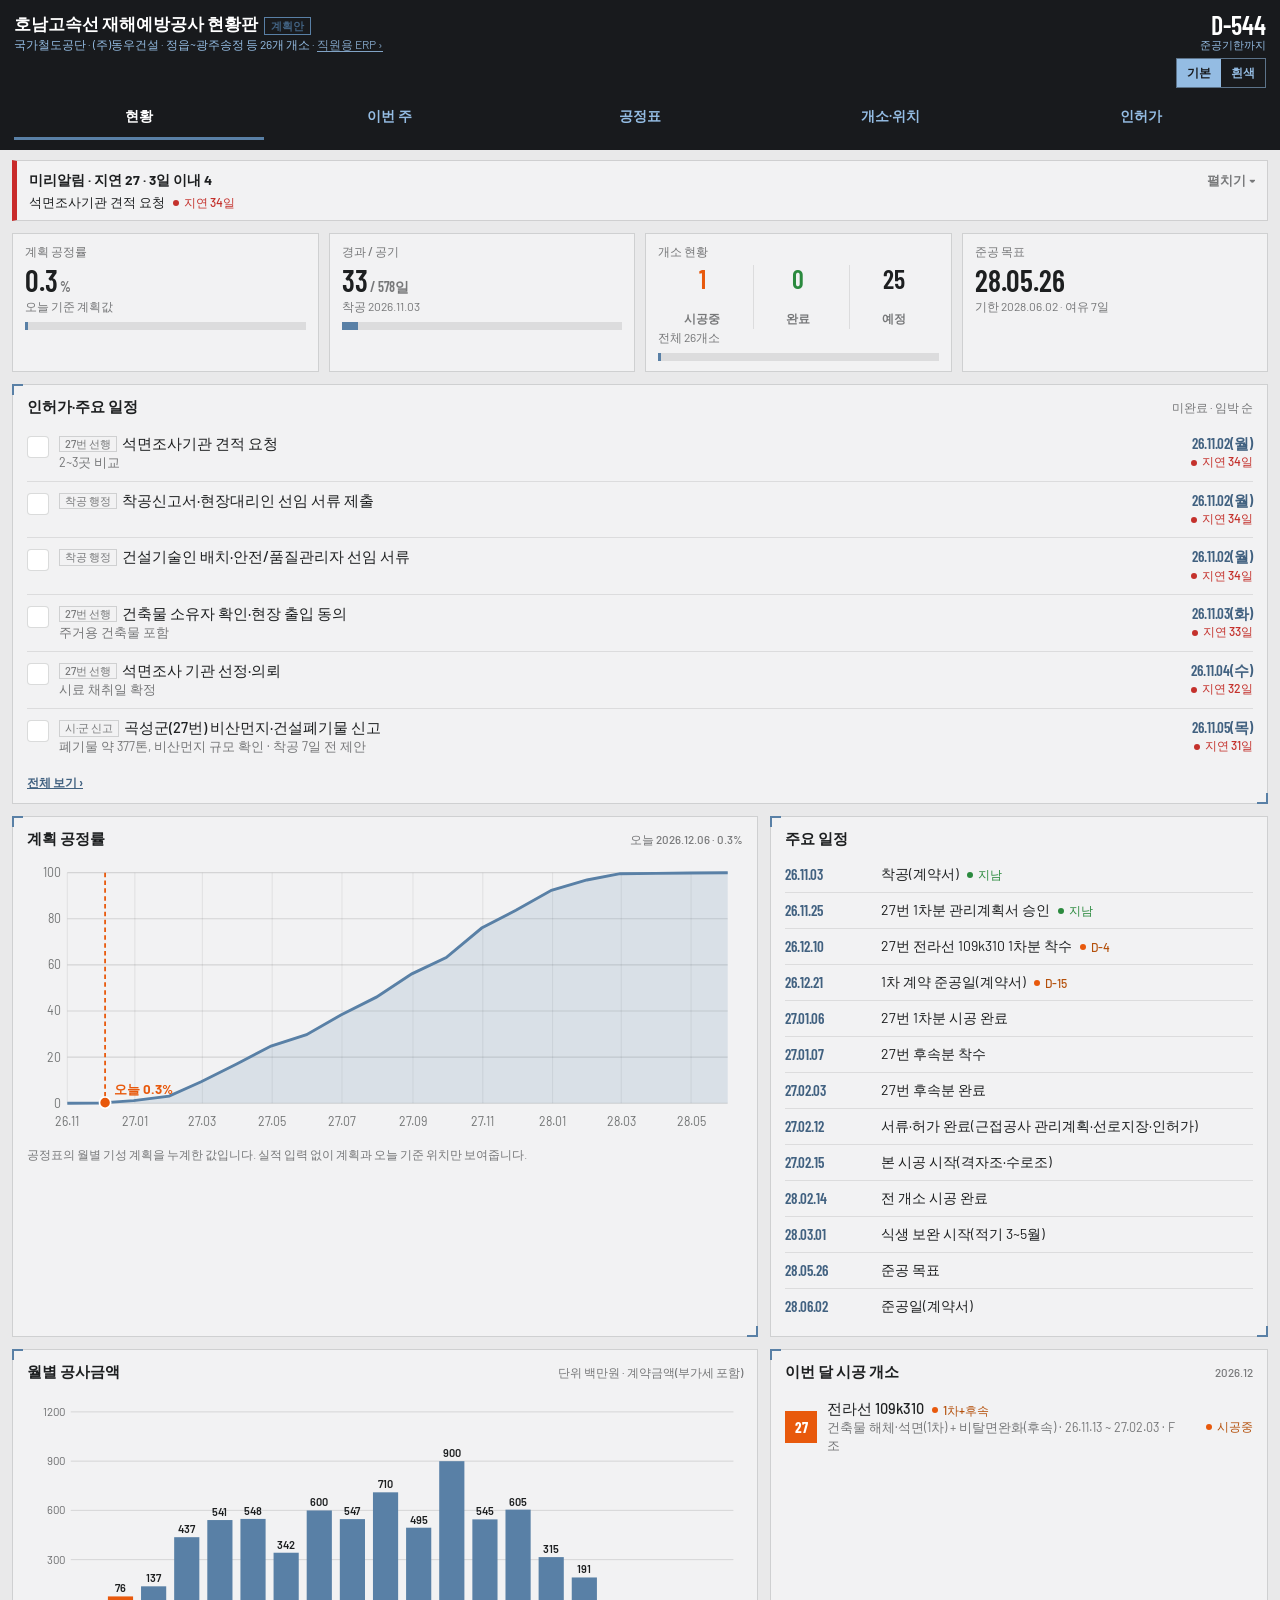
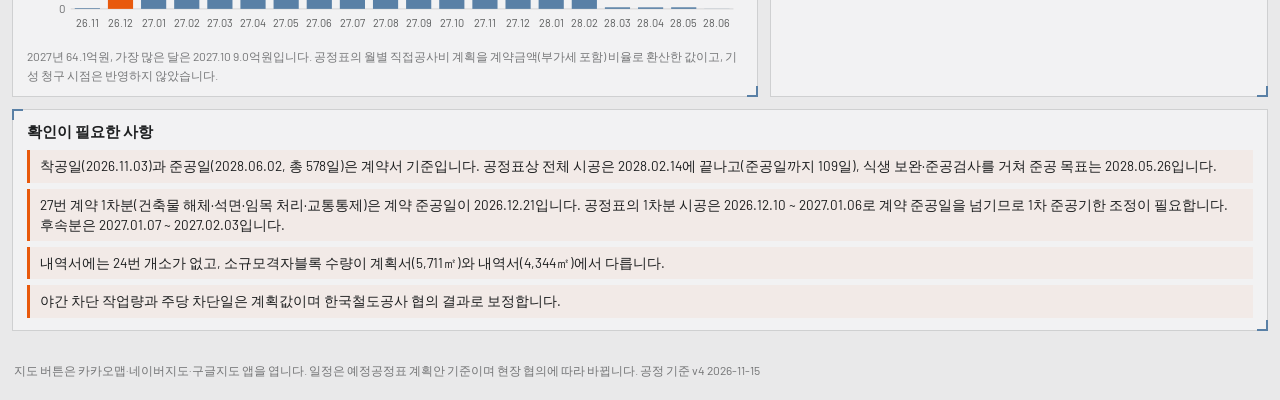
==== commit c61ee3e2: "이번 주 게시판: 현황판 「이번 주」 탭(조별 작업 자동·주간계획·현장 업무), ERP 홈 「현장 게시판」·업무 전체 공개/현황판 게시, 서버 v2.24(주간계획 시트·공개 업무)" ====
--- a/index.html
+++ b/index.html
@@ -126,6 +126,23 @@
 table.st .no{display:inline-flex;min-width:28px;height:24px;font-size:13.5px}
 .ls{list-style:none;padding:0}.ls li{display:flex;gap:10px;align-items:center;justify-content:space-between;padding:8px 0;border-top:1px solid var(--bdl);font-size:14px}.ls li:first-child{border-top:0}
 @media(max-width:719px){.wideonly{display:none}}
+@media(min-width:720px){.narrowonly{display:none}}
+.wkbar{display:flex;align-items:center;gap:8px;margin-bottom:12px}
+.wkbar button{flex:none;background:var(--panel);border:1px solid var(--bd);color:var(--ink);font:inherit;font-size:13px;padding:7px 10px;cursor:pointer}
+.wkbar button:disabled{opacity:.4;cursor:default}
+.wkt{flex:1;text-align:center;min-width:0}.wkt b{display:block;font-size:17px;font-weight:600}.wkt span{font-size:12px;color:var(--sub)}
+.wkt span a{color:var(--pri2);font-weight:700;margin-left:6px}
+table.wkg{width:100%;border-collapse:collapse;min-width:640px;table-layout:fixed;font-size:13px}
+table.wkg th{font-weight:500;font-size:12.5px;padding:6px 6px;border-bottom:1px solid var(--bd);text-align:left;white-space:nowrap}
+table.wkg th.cr{width:72px}
+table.wkg td{padding:6px;border-top:1px solid var(--bdl);vertical-align:top;line-height:1.35}
+table.wkg .off{background:rgba(29,31,32,.045);color:var(--sub)}
+table.wkg .td{box-shadow:inset 0 3px 0 var(--ora)}
+table.wkg .it{display:block;margin-bottom:3px}table.wkg .it b{font-family:Barlow,sans-serif;font-weight:600;margin-right:3px}
+.wkd{border-top:1px solid var(--bdl);padding:8px 0}.wkd:first-child{border-top:0}
+.wkd .h{font-weight:600;font-size:14px}.wkd.td .h{color:#b4500b}.wkd .h small{font-weight:400;color:var(--sub);margin-left:6px}
+.wkd .l{font-size:13.5px;margin-top:3px}.wkd .l i{font-style:normal;color:var(--sub);display:inline-block;min-width:46px}
+.wkd.off .l{color:var(--sub)}
 @media(min-width:720px){.two2{display:grid;grid-template-columns:minmax(0,5fr) minmax(0,7fr);gap:12px;align-items:start}}
 @media(min-width:1200px){.hrow,nav,main,#alerts,footer{max-width:1320px}#slist{display:grid;grid-template-columns:repeat(3,minmax(0,1fr));gap:10px}#slist .sc{margin:0}}
 /* 화면 손질 2026-11-14: 모눈 배경 걷기(도면 꺾쇠만 남김), 원색 배지 → 점+글자, 지도 버튼·체크칸 조용히, 굵기 정리 */
@@ -153,7 +170,7 @@
 <header><div class="hrow"><div><h1>호남고속선 재해예방공사 현황판<span class="badge-plan">계획안</span></h1>
 <div class="s">국가철도공단 · (주)동우건설 · 정읍~광주송정 등 26개 개소 · <a class="erplink" href="erp2/" title="직원 로그인이 필요합니다">직원용 ERP ›</a></div></div>
 <div class="dday"><b id="dd">-</b><span id="ddl">준공기한까지</span><div class="thm" id="thm" role="group" aria-label="화면 배경"><button data-m="default" class="on">기본</button><button data-m="white">흰색</button></div></div></div>
-<nav id="nav"><button data-t="dash" class="on">현황</button><button data-t="gantt">공정표</button><button data-t="sites">개소·위치</button><button data-t="permit">인허가</button></nav></header>
+<nav id="nav"><button data-t="dash" class="on">현황</button><button data-t="week">이번 주</button><button data-t="gantt">공정표</button><button data-t="sites">개소·위치</button><button data-t="permit">인허가</button></nav></header>
 <div id="alerts"></div>
 <main>
 <section id="dash">
@@ -173,6 +190,20 @@
   <div class="warn">내역서에는 24번 개소가 없고, 소규모격자블록 수량이 계획서(5,711㎡)와 내역서(4,344㎡)에서 다릅니다.</div>
   <div class="warn">야간 차단 작업량과 주당 차단일은 계획값이며 한국철도공사 협의 결과로 보정합니다.</div>
  </div>
+</section>
+<section id="week" class="hide">
+ <div class="wkbar"><button id="wkPrev" aria-label="지난주">‹ 지난주</button><div class="wkt"><b id="wkLbl"></b><span id="wkSub"></span></div><button id="wkNext" aria-label="다음 주">다음 주 ›</button></div>
+ <div class="kpis" id="wkK"></div>
+ <div class="card"><h2>조별 작업 <small>공정표 기준 · 야간 작업 · 휴무일 제외</small></h2>
+  <div class="scroll wideonly"><table class="wkg" id="wkGrid"></table></div>
+  <div class="narrowonly" id="wkDays"></div>
+  <div class="note">수로조는 평일, 격자조·F조·가도는 토요일 포함입니다. 일요일·공휴일·명절은 쉽니다. 숫자는 개소 번호입니다.</div></div>
+ <div class="two">
+  <div class="card"><h2>이번 주 계획 <small>감독 입회·자재·회의 등</small></h2><ul class="ms" id="wkPlan"></ul></div>
+  <div class="card"><h2>현장 업무 <small id="wkTn"></small></h2><ul class="ms" id="wkTask"></ul></div>
+ </div>
+ <div class="card"><h2>준비·인허가 일정 <small>이번 주에 걸친 것</small></h2><ul class="ms" id="wkPrep"></ul></div>
+ <div class="note" id="wkNote">조별 작업은 공정표에서 자동으로 채워집니다. 이번 주 계획과 현장 업무는 직원용 ERP에서 「현황판에도 게시」로 고른 것만 나옵니다. 열어 두면 10분마다 새로 받습니다.</div>
 </section>
 <section id="permit" class="hide">
  <div class="kpis" id="pk"></div>
@@ -242,7 +273,7 @@
 // ---- 탭
 var nav=document.getElementById("nav");
 nav.onclick=function(e){var b=e.target.closest("button");if(!b)return;Array.prototype.forEach.call(nav.children,function(x){x.className=x===b?"on":""});
- ["dash","gantt","sites","permit"].forEach(function(id){document.getElementById(id).className=id===b.getAttribute("data-t")?"":"hide"});window.scrollTo(0,0);if(b.getAttribute("data-t")==="sites"){drawMap()}if(b.getAttribute("data-t")==="gantt"){window.scrollGantt&&window.scrollGantt()}};
+ ["dash","week","gantt","sites","permit"].forEach(function(id){document.getElementById(id).className=id===b.getAttribute("data-t")?"":"hide"});window.scrollTo(0,0);try{history.replaceState(null,"",b.getAttribute("data-t")==="dash"?location.pathname+location.search:"#"+b.getAttribute("data-t"))}catch(e){}if(b.getAttribute("data-t")==="week"&&window.renderWeek){window.renderWeek()}if(b.getAttribute("data-t")==="sites"){drawMap()}if(b.getAttribute("data-t")==="gantt"){window.scrollGantt&&window.scrollGantt()}};
 // ---- 인허가·주요일정
 var PGO=null;
 (function(){
@@ -411,12 +442,75 @@
  var chk=0;
  function check(){if(!window.fetch)return;chk=Date.now();
   fetch(PLAN_API,{cache:"no-store"}).then(function(r){return r.json()}).then(function(p){if(!p||!p.ok||!planOk(p))return;
-   var k=planKeyOf(p);try{localStorage.setItem(PLAN_KEY,JSON.stringify({ok:true,version:p.version,src:p.src,sites:p.sites,seg:p.seg,mon:p.mon}))}catch(e){}
+   var k=planKeyOf(p);try{localStorage.setItem(PLAN_KEY,JSON.stringify({ok:true,version:p.version,src:p.src,sites:p.sites,seg:p.seg,mon:p.mon,holidays:p.holidays||[],week:p.week||[],board:p.board||[]}))}catch(e){}
+   if(window.onLive)window.onLive(p);
    if(k===DATA.planKey)return;
    var g="";try{g=sessionStorage.getItem("honamPlanReload")||""}catch(e){}
    if(g!==k){try{sessionStorage.setItem("honamPlanReload",k)}catch(e){}location.reload()}}).catch(function(){})}
  check();
  document.addEventListener("visibilitychange",function(){if(document.visibilityState==="visible"&&Date.now()-chk>300000)check()});
+ // 사무실 모니터에 띄워 둘 때: 10분마다 새로 받고, 날짜가 바뀌면 다시 연다
+ var day0=new Date().toDateString();
+ setInterval(function(){if(new Date().toDateString()!==day0&&!window.__TODAY){location.reload();return}if(document.visibilityState==="visible"&&Date.now()-chk>540000)check()},60000);
+})();
+// ---- 이번 주 (2026-11-15): 조별 작업은 공정구간에서 자동, 이번 주 계획·현장 업무는 ERP에서 「현황판 게시」로 고른 것만
+(function(){
+ var LIVE={holidays:[],week:[],board:[]};
+ try{var c=JSON.parse(localStorage.getItem(PLAN_KEY)||"null");if(c){LIVE.holidays=c.holidays||[];LIVE.week=c.week||[];LIVE.board=c.board||[]}}catch(e){}
+ var OFF=0,WD=["일","월","화","수","목","금","토"],CR=["F조","수로조","격자조","가도"];
+ function esc(v){return String(v==null?"":v).replace(/[&<>"']/g,function(c){return{"&":"&amp;","<":"&lt;",">":"&gt;",'"':"&quot;","'":"&#39;"}[c]})}
+ function ymd(d){return d.getFullYear()+"-"+f2(d.getMonth()+1)+"-"+f2(d.getDate())}
+ function add(d,n){var x=new Date(d);x.setDate(x.getDate()+n);return x}
+ function md(s){var d=D(s);return (d.getMonth()+1)+"."+d.getDate()+"("+WD[d.getDay()]+")"}
+ function isYmd(v){return/^\d{4}-\d{2}-\d{2}$/.test(String(v))}
+ function short(c,l){if(c==="수로조")return"수로";if(c==="격자조")return"격자";if(c==="가도")return/철거/.test(l)?"가도 철거":"가도 설치";return l}
+ function holMap(){var h={};(LIVE.holidays||[]).forEach(function(r){if(r&&isYmd(r[0]))h[r[0]]=String(r[1]||"휴무")});return h}
+ function render(){
+  var base=add(TODAY,-((TODAY.getDay()+6)%7)),mon=add(base,7*OFF),wk=[],hol=holMap(),i;
+  for(i=0;i<7;i++){var d=add(mon,i),k=ymd(d);wk.push({d:d,k:k,off:hol[k]||(d.getDay()===0?"일요일":"")})}
+  var a=wk[0].k,z=wk[6].k,today=ymd(TODAY);
+  document.getElementById("wkLbl").textContent=md(a)+" ~ "+md(z);
+  document.getElementById("wkSub").innerHTML=OFF===0?"이번 주":(OFF<0?(-OFF)+"주 전":OFF+"주 뒤")+" <a href='#' id='wkNow'>이번 주로</a>";
+  var nw=document.getElementById("wkNow");if(nw)nw.onclick=function(e){e.preventDefault();OFF=0;render()};
+  // 조별 작업
+  var grid={},sites={},crews={},work={};
+  (DATA.seg||[]).forEach(function(r){var no=+r[0],c=r[1],l=r[2];if(r[3]>z||r[4]<a)return;
+   wk.forEach(function(x){if(x.k<r[3]||x.k>r[4]||x.off)return;if(c==="수로조"&&x.d.getDay()===6)return;
+    var g=grid[c]=grid[c]||{};(g[x.k]=g[x.k]||[]).push([no,short(c,l)]);sites[no]=1;crews[c]=1;work[x.k]=1})});
+  var crs=CR.filter(function(c){return grid[c]}).concat(Object.keys(grid).filter(function(c){return CR.indexOf(c)<0}));
+  var h="<colgroup><col style='width:72px'>"+wk.map(function(){return"<col>"}).join("")+"</colgroup><tr><th class='cr'>조</th>"+wk.map(function(x){return"<th class='"+(x.off?"off ":"")+(x.k===today?"td":"")+"'>"+md(x.k)+(x.off?"<br><small>"+esc(x.off)+"</small>":"")+"</th>"}).join("")+"</tr>";
+  if(!crs.length)h+="<tr><td colspan='8' style='color:var(--sub);padding:14px 8px'>이 주에는 공정표상 시공 작업이 없습니다. 준비·인허가 일정을 확인하세요.</td></tr>";
+  crs.forEach(function(c){h+="<tr><th class='cr'>"+esc(c)+"</th>"+wk.map(function(x){var it=(grid[c][x.k]||[]);
+   return"<td class='"+(x.off?"off ":"")+(x.k===today?"td":"")+"'>"+it.map(function(v){return"<span class='it'><b>#"+v[0]+"</b>"+esc(v[1])+"</span>"}).join("")+"</td>"}).join("")+"</tr>"});
+  document.getElementById("wkGrid").innerHTML=h;
+  document.getElementById("wkDays").innerHTML=!crs.length?"<div class='wkd'><div class='l'>이 주에는 공정표상 시공 작업이 없습니다. 아래 준비·인허가 일정을 확인하세요."+(wk.some(function(x){return x.off})?"<br>쉬는 날: "+wk.filter(function(x){return x.off}).map(function(x){return md(x.k)+" "+esc(x.off)}).join(", "):"")+"</div></div>":wk.map(function(x){var ls=crs.filter(function(c){return grid[c][x.k]}).map(function(c){return"<div class='l'><i>"+esc(c)+"</i>"+grid[c][x.k].map(function(v){return"#"+v[0]+" "+esc(v[1])}).join(", ")+"</div>"}).join("");
+   return"<div class='wkd"+(x.off?" off":"")+(x.k===today?" td":"")+"'><div class='h'>"+md(x.k)+(x.k===today?"<small>오늘</small>":"")+(x.off?"<small>"+esc(x.off)+"</small>":"")+"</div>"+(ls||"<div class='l'>"+(x.off?"쉬는 날":"시공 작업 없음")+"</div>")+"</div>"}).join("");
+  // 이번 주 계획(ERP 주간계획 중 게시)
+  var wp=(LIVE.week||[]).filter(function(w){return isYmd(w[0])&&w[0]<=z&&(isYmd(w[1])?w[1]:w[0])>=a}).sort(function(x,y){return x[0]<y[0]?-1:x[0]>y[0]?1:0});
+  document.getElementById("wkPlan").innerHTML=wp.length?wp.map(function(w){var e=isYmd(w[1])?w[1]:w[0];return"<li"+(w[0]<=today&&e>=today?" style='font-weight:600'":"")+"><span class='dt'>"+md(w[0])+(e!==w[0]?"~":"")+"</span><span>"+(w[3]?"#"+esc(w[3])+" ":"")+esc(w[4])+"<span class='tag t-p'>"+esc(w[2])+"</span>"+(e!==w[0]?"<br><small style='color:var(--sub)'>~ "+md(e)+"</small>":"")+"</span></li>"}).join(""):"<li style='color:var(--sub)'>게시된 계획이 없습니다.</li>";
+  // 현장 업무(ERP 업무 지시 중 현황판 게시)
+  var bt=(LIVE.board||[]).slice(),open=bt.filter(function(t){return!t.done}),late=open.filter(function(t){return isYmd(t.due)&&t.due<today}).length;
+  document.getElementById("wkTn").textContent=open.length?"진행 "+open.length+"건"+(late?" · 기한 지남 "+late+"건":""):"";
+  document.getElementById("wkTask").innerHTML=bt.length?bt.map(function(t){var tg;
+    if(t.done)tg="<span class='tag t-d'>완료 "+md(t.done)+"</span>";
+    else if(!isYmd(t.due))tg=t.urgent?"<span class='tag t-r'>긴급</span>":"";
+    else{var n=days(TODAY,D(t.due));tg=n<0?"<span class='tag t-r'>"+(-n)+"일 지남</span>":n===0?"<span class='tag t-w'>오늘까지</span>":"<span class='tag "+(n<=3?"t-w":"t-p")+"'>D-"+n+"</span>"}
+    return"<li"+(t.done?" style='color:var(--sub)'":"")+"><span class='dt'>"+(isYmd(t.due)?md(t.due):"-")+"</span><span>"+(t.urgent&&!t.done?"[긴급] ":"")+esc(t.title)+tg+"</span></li>"}).join(""):"<li style='color:var(--sub)'>게시된 업무가 없습니다.</li>";
+  // 준비·인허가
+  var pr=[];(DATA.prep||[]).concat(DATA.tail||[]).forEach(function(t){if(t.start<=z&&t.end>=a)pr.push([t.start,t.end,t.name,"준비"])});
+  (DATA.permits||[]).forEach(function(t){if(t.d>=a&&t.d<=z)pr.push([t.d,t.d,t.t,t.cat])});
+  pr.sort(function(x,y){return x[0]<y[0]?-1:x[0]>y[0]?1:0});
+  document.getElementById("wkPrep").innerHTML=pr.length?pr.map(function(t){return"<li><span class='dt'>"+(t[0]===t[1]?md(t[0]):fd(t[0])+"~")+"</span><span>"+esc(t[2])+(t[0]!==t[1]?"<br><small style='color:var(--sub)'>"+fd(t[0])+" ~ "+fd(t[1])+"</small>":"")+"</span></li>"}).join(""):"<li style='color:var(--sub)'>이 주에 걸친 준비·인허가 일정이 없습니다.</li>";
+  // 요약
+  var wd=wk.filter(function(x){return work[x.k]}).length,offn=wk.filter(function(x){return x.off}).length,sl=Object.keys(sites).map(Number).sort(function(x,y){return x-y});
+  document.getElementById("wkK").innerHTML=[["작업일",wd+"<small>일</small>","쉬는 날 "+offn+"일"],["작업 개소",sl.length+"<small>곳</small>",sl.length?sl.map(function(n){return"#"+n}).join(" "):"없음"],["투입 조",Object.keys(crews).length+"<small>개 조</small>",crs.join(" · ")||"없음"],["현장 업무",open.length+"<small>건</small>",late?"기한 지남 "+late+"건":"게시된 업무"]].map(function(k){return"<div class='kpi'><div class='l'>"+k[0]+"</div><div class='v'>"+k[1]+"</div><div class='d'>"+esc(k[2])+"</div></div>"}).join("");
+ }
+ document.getElementById("wkPrev").onclick=function(){OFF--;render()};
+ document.getElementById("wkNext").onclick=function(){OFF++;render()};
+ window.renderWeek=render;
+ window.onLive=function(p){LIVE.holidays=p.holidays||[];LIVE.week=p.week||[];LIVE.board=p.board||[];if(!document.getElementById("week").classList.contains("hide"))render()};
+ render();
+ if(location.hash==="#week"){var b=nav.querySelector("[data-t=week]");if(b)b.click()}
 })();
 // ---- (PC 현황판에서 옮김) 월별 공사금액·개소별 공정표·개소 목록·착공 서류
 var KVAT=7022417871/3869085735;var DOCS=[["스마트안전장비 구매 품의서 (호남-품의-2026-003)","완료","t-d"],["품질시험계획서","초안 · 확인 항목 있음","t-b"],["품질관리자·안전관리자 업무 서류 및 절차서","초안","t-b"],["안전관리계획서","미작성","t-p"],["27번 근접공사 관리계획서·위험성평가","미작성 · 우선","t-w"]];
@@ -568,7 +662,7 @@
   +"<div class='row'><b>소재지</b>"+s.addr+" <span style='font-size:11.5px;color:var(--sub);border:1px solid var(--bd);padding:0 5px;margin-left:4px'>"+(s.prec?"지번 위치":"마을 중심(대략)")+"</span></div><div class='row'><b>시공(계획)</b>"+(s.seg?"1차분 "+fd(s.seg[0][0])+" ~ "+fd(s.seg[0][1])+" (계약 준공 "+fd(DATA.p1End)+") / 후속분 "+fd(s.seg[1][0])+" ~ "+fd(s.seg[1][1]):fd(s.start)+" ~ "+fd(s.end))+" · "+crewT(s.crew)+"</div>"+(s.road?"<div class='row'><b>공사용가도</b>설치 "+fd(s.road[0][0])+" ~ "+fd(s.road[0][1])+" · 철거 "+fd(s.road[1][0])+" ~ "+fd(s.road[1][1])+" <span style='font-size:11.5px;color:var(--sub)'>(주간 토공반)</span></div>":"")
   +"<div class='btns'><a class='k' href='"+L.k+"'>카카오맵</a><a class='n' href='"+L.n+"'>네이버지도</a><a href='"+L.g+"'>구글지도</a></div>";el.appendChild(d)})}
 function gotoSite(no,fromMap){
- var b=nav.querySelector("[data-t=sites]");if(!fromMap||true){Array.prototype.forEach.call(nav.children,function(x){x.className=x===b?"on":""});["dash","gantt","sites","permit"].forEach(function(id){document.getElementById(id).className=id==="sites"?"":"hide"})}
+ var b=nav.querySelector("[data-t=sites]");if(!fromMap||true){Array.prototype.forEach.call(nav.children,function(x){x.className=x===b?"on":""});["dash","week","gantt","sites","permit"].forEach(function(id){document.getElementById(id).className=id==="sites"?"":"hide"})}
  var s=S.filter(function(x){return String(x.no)===String(no)})[0];if(cur!=="all"&&s.grp!==cur){cur="all";chips();slist();resetView()}drawMap();
  var el=document.getElementById("c"+no);if(el){el.scrollIntoView({behavior:"smooth",block:"start"});el.classList.add("hl");setTimeout(function(){el.classList.remove("hl")},1600)}}
 chips();slist();
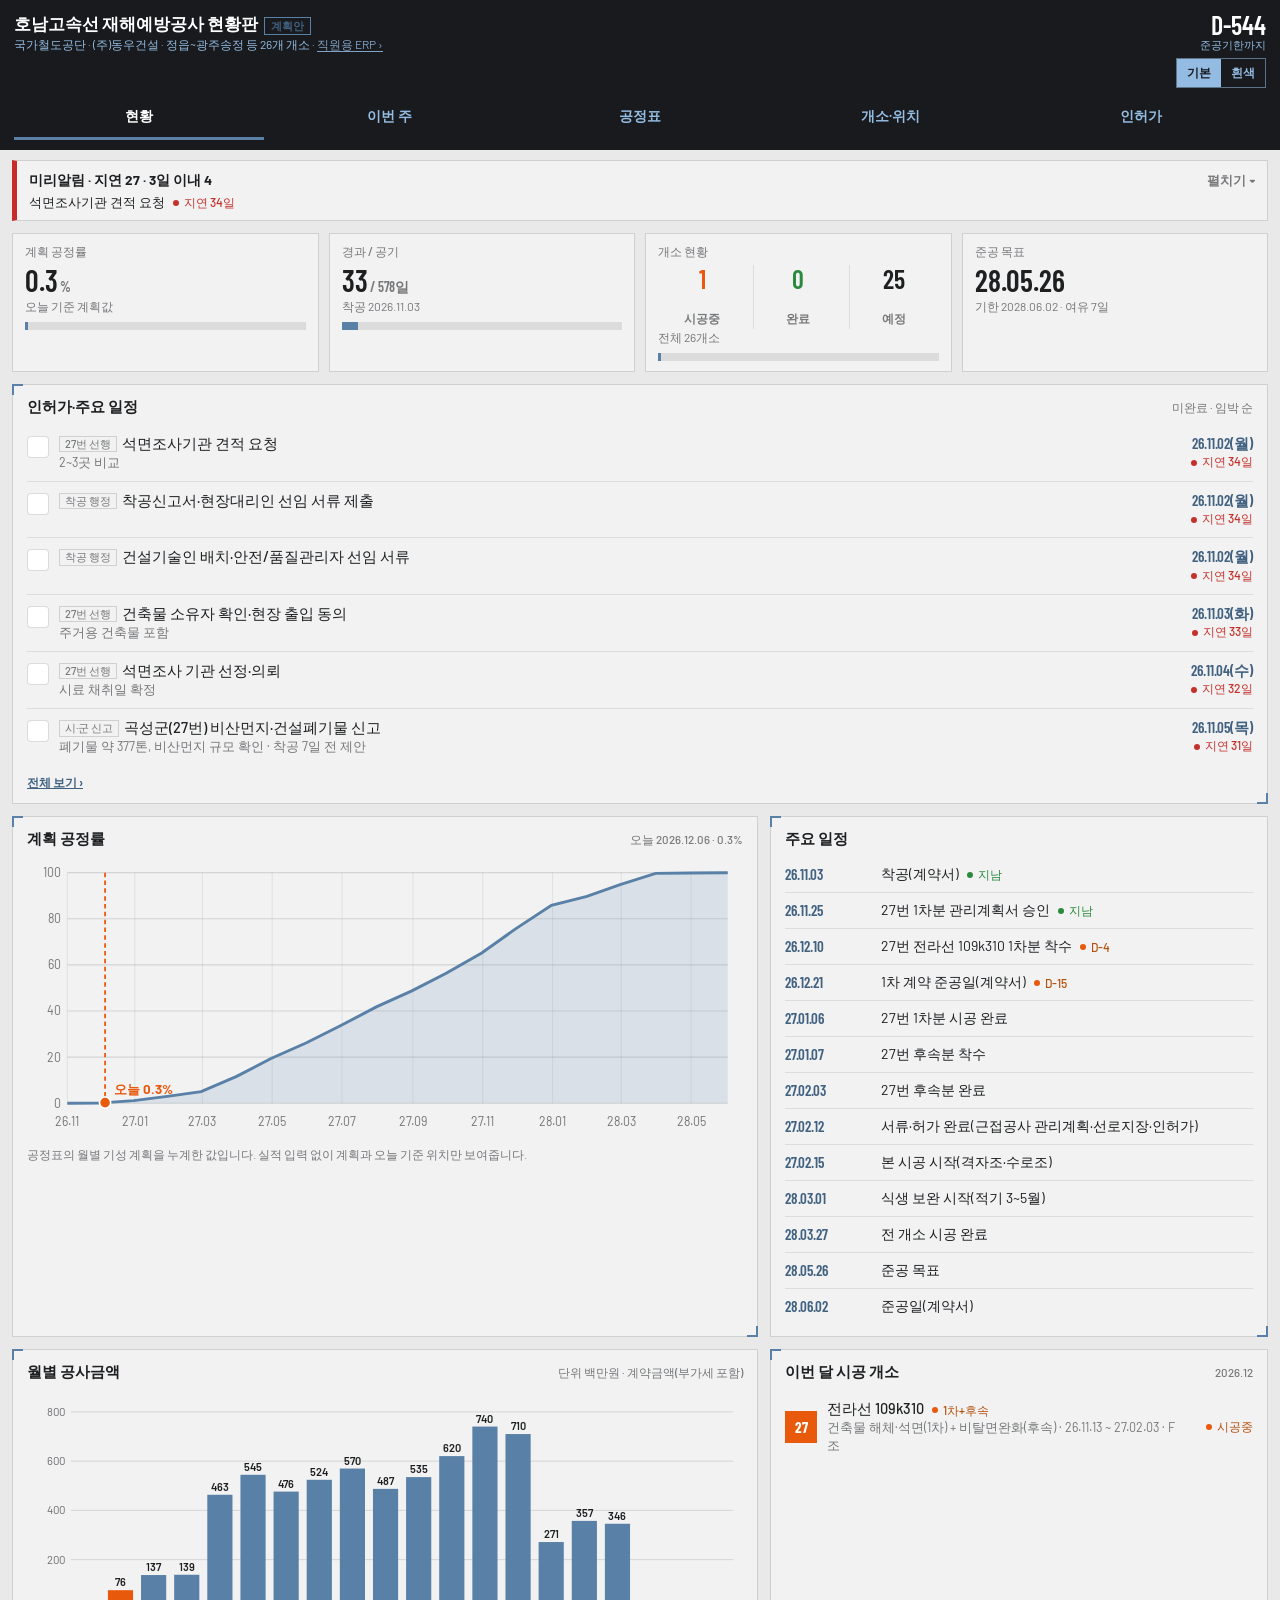
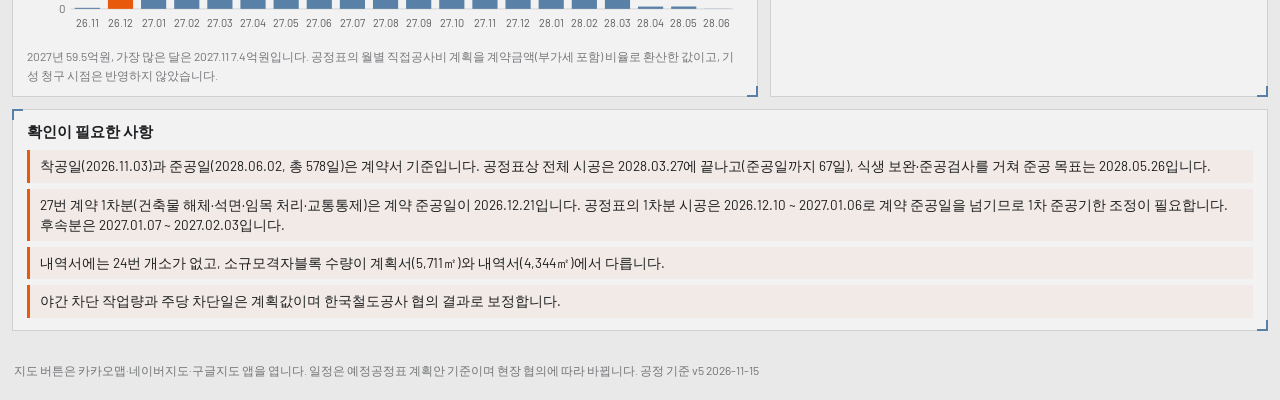
==== commit fbff2b3d: "현황판: 공정 v5(수로조 2027.3.29 착수) 내장 사본, 준비 일정 P12(레미콘 진입로·수급 검토), 준공 단계 막대를 수로조 완료(3.27) 뒤로 Co-Authored-" ====
--- a/index.html
+++ b/index.html
@@ -230,11 +230,11 @@
 </main>
 <footer>지도 버튼은 카카오맵·네이버지도·구글지도 앱을 엽니다. 일정은 예정공정표 계획안 기준이며 현장 협의에 따라 바뀝니다. <span id="fver"></span></footer>
 <script>
-var DATA={"p1End":"2026-12-21","start":"2026-11-03","deadline":"2028-06-02","earlyEnd":"2028-05-26","stop":["2027-01-01","2027-02-28"],"weekly":[["2026-11-09",0.0],["2026-11-16",0.13],["2026-11-23",0.37],["2026-11-30",0.74],["2026-12-07",1.09],["2026-12-14",1.34],["2026-12-21",1.37],["2026-12-28",1.4],["2027-01-04",1.43],["2027-01-11",1.46],["2027-01-18",1.49],["2027-01-25",1.52],["2027-02-01",1.56],["2027-02-08",1.59],["2027-02-15",1.62],["2027-02-22",1.65],["2027-03-01",1.68],["2027-03-08",3.65],["2027-03-15",6.06],["2027-03-22",8.52],["2027-03-29",11.02],["2027-04-05",13.47],["2027-04-12",16.19],["2027-04-19",19.16],["2027-04-26",22.11],["2027-05-03",25.12],["2027-05-10",28.07],["2027-05-17",30.83],["2027-05-24",33.85],["2027-05-31",37.04],["2027-06-07",40.0],["2027-06-14",42.88],["2027-06-21",45.6],["2027-06-28",47.91],["2027-07-05",49.76],["2027-07-12",51.55],["2027-07-19",53.3],["2027-07-26",54.95],["2027-08-02",56.62],["2027-08-09",58.29],["2027-08-16",59.96],["2027-08-23",61.59],["2027-08-30",63.25],["2027-09-06",65.25],["2027-09-13",67.07],["2027-09-20",68.8],["2027-09-27",71.01],["2027-10-04",73.34],["2027-10-11",75.63],["2027-10-18",77.99],["2027-10-25",80.43],["2027-11-01",82.67],["2027-11-08",84.86],["2027-11-15",87.16],["2027-11-22",89.47],["2027-11-29",91.75],["2027-12-06",93.93],["2027-12-13",95.89],["2027-12-20",97.68],["2027-12-27",98.72],["2028-01-03",99.26],["2028-01-10",99.36],["2028-01-17",99.39],["2028-01-24",99.42],["2028-01-31",99.45],["2028-02-07",99.49],["2028-02-14",99.52],["2028-02-21",99.55],["2028-02-28",99.58],["2028-03-06",99.61],["2028-03-13",99.64],["2028-03-20",99.67],["2028-03-27",99.7],["2028-04-03",99.73],["2028-04-10",99.76],["2028-04-17",99.8],["2028-04-24",99.83],["2028-05-01",99.86],["2028-05-08",99.89],["2028-05-15",99.92],["2028-05-22",99.95],["2028-05-29",99.98],["2028-06-05",100.0]],"sites":[{"no":1,"line":"호남고속선","km":"122k077 화룡터널 종점","work":"U형수로","addr":"전북특별자치도 정읍시 정우면 회룡리 산69-5","lat":35.6546208,"lon":126.8897027,"crew":"A","grp":"북부","start":"2027-11-28","end":"2027-12-31","cost":95703174,"prec":1},{"no":2,"line":"호남고속선","km":"150k653 달성터널 종점","work":"U형수로","addr":"전남광주통합특별시 장성군 북이면 죽청리 산15-11","lat":35.4161677,"lon":126.7770671,"crew":"B","grp":"장성","start":"2027-05-02","end":"2027-05-26","cost":76260898,"prec":1},{"no":3,"line":"호남고속선","km":"151k023 죽청터널 시점","work":"U형수로","addr":"전남광주통합특별시 장성군 북이면 죽청리 산155-13","lat":35.4128435,"lon":126.776753,"crew":"B","grp":"장성","start":"2027-05-27","end":"2027-06-21","cost":74058532,"prec":1},{"no":4,"line":"호남고속선","km":"152k413 죽청터널 종점","work":"U형수로","addr":"전남광주통합특별시 장성군 북일면 성덕리 산54-6","lat":35.4005857,"lon":126.7747675,"crew":"B","grp":"장성","start":"2027-06-22","end":"2027-07-24","cost":41392365,"prec":1},{"no":5,"line":"호남고속선","km":"152k784 성덕1터널 시점","work":"소단측구","addr":"전남광주통합특별시 장성군 북일면 성덕리 산65-7","lat":35.3972159,"lon":126.7742502,"crew":"B","grp":"장성","start":"2027-07-25","end":"2027-08-26","cost":46175264,"prec":1},{"no":6,"line":"호남고속선","km":"152k923 성덕1터널 종점","work":"U형수로+격자블록","addr":"전남광주통합특별시 장성군 북일면 성덕리 산68-1","lat":35.3963173,"lon":126.7741797,"crew":"B","grp":"장성","start":"2027-03-10","end":"2027-05-01","cost":161174742,"prec":1,"road":[["2027-03-02","2027-03-09"],["2027-05-02","2027-05-06"]]},{"no":7,"line":"호남고속선","km":"153k113 성덕2터널 시점","work":"U형수로","addr":"전남광주통합특별시 장성군 북일면 성덕리 산71-13","lat":35.3940613,"lon":126.7738287,"crew":"B","grp":"장성","start":"2027-08-27","end":"2027-09-25","cost":73580789,"prec":1,"road":[["2027-05-17","2027-05-22"],["2027-09-26","2027-09-28"]]},{"no":8,"line":"호남고속선","km":"153k213 성덕2터널 종점","work":"U형수로","addr":"전남광주통합특별시 장성군 북일면 성덕리 산71-6","lat":35.3931478,"lon":126.7738137,"crew":"B","grp":"장성","start":"2027-09-26","end":"2027-10-26","cost":107171361,"prec":1},{"no":9,"line":"호남고속선","km":"156k968 송현제1 시점","work":"U형수로+격자블록","addr":"전남광주통합특별시 장성군 서삼면 송현리 산82-5","lat":35.359835,"lon":126.7685971,"crew":"D","grp":"장성","start":"2027-04-09","end":"2027-06-10","cost":326964898,"prec":1,"road":[["2027-03-10","2027-04-08"],["2027-06-11","2027-06-26"]]},{"no":10,"line":"호남고속선","km":"159k610 송현제3 종점","work":"격자블록","addr":"전남광주통합특별시 장성군 서삼면 장산리 산29-8","lat":35.3360129,"lon":126.7653535,"crew":"C","grp":"장성","start":"2027-03-02","end":"2027-05-26","cost":214060960,"prec":1},{"no":11,"line":"호남고속선","km":"162k368 용흥터널 시점","work":"격자블록","addr":"전남광주통합특별시 장성군 서삼면 용흥리 270-1","lat":35.3120025,"lon":126.7621245,"crew":"C","grp":"장성","start":"2027-05-27","end":"2027-09-02","cost":201731742,"prec":1,"road":[["2027-05-12","2027-05-16"],["2027-09-03","2027-09-05"]]},{"no":12,"line":"호남고속선","km":"162k673 용흥터널 종점","work":"격자블록","addr":"전남광주통합특별시 장성군 황룡면 필암리 산16-2","lat":35.3087761,"lon":126.7619638,"crew":"C","grp":"장성","start":"2027-09-03","end":"2027-12-03","cost":223692884,"prec":1},{"no":13,"line":"호남고속선","km":"172k058 마령터널 종점","work":"격자블록","addr":"광주 광산구 신룡동 산58-15","lat":35.2247503,"lon":126.7703899,"crew":"D","grp":"광주","start":"2027-06-11","end":"2027-08-21","cost":133954769,"prec":1},{"no":14,"line":"호남고속선","km":"175k338 고룡터널 종점","work":"격자블록","addr":"광주 광산구 고룡동 산76-4","lat":35.1968717,"lon":126.7827749,"crew":"D","grp":"광주","start":"2027-08-22","end":"2027-10-26","cost":111061987,"prec":1},{"no":15,"line":"호남선","km":"70k130","work":"U형수로+게비온+말뚝식옹벽","addr":"전북특별자치도 익산시 용안면 동지산리 87","lat":36.0940976,"lon":126.9633529,"crew":"A","grp":"북부","start":"2027-05-15","end":"2027-07-09","cost":127209132,"prec":1,"road":[["2027-04-09","2027-04-16"],["2027-07-14","2027-07-21"]]},{"no":16,"line":"광주선","km":"2k710~2k800","work":"U형수로+게비온+울타리","addr":"광주 광산구 월곡동 산114-1","lat":35.1671192,"lon":126.8168733,"crew":"D","grp":"광주","start":"2027-10-27","end":"2027-12-28","cost":293033832,"prec":1,"road":[["2027-05-30","2027-06-11"],["2027-12-29","2028-01-05"]]},{"no":17,"line":"전라선","km":"35k890","work":"U형수로+낙석방지망+쏘일시멘트","addr":"전북특별자치도 완주군 상관면 신리 251-1","lat":35.7672096,"lon":127.2119739,"crew":"A","grp":"북부","start":"2027-07-10","end":"2027-11-27","cost":273378390,"prec":1},{"no":18,"line":"전라선","km":"154k300","work":"J형수로+토석류방호책","addr":"전남 순천시 해룡면 호두리 산117-6","lat":34.8958448,"lon":127.5595615,"crew":"E","grp":"순천·광양","start":"2027-11-13","end":"2027-12-21","cost":123955450,"prec":1,"road":[["2027-06-12","2027-06-16"],["2027-12-22","2027-12-24"]]},{"no":19,"line":"광양제철선","km":"4k920~5k000","work":"낙석방지책","addr":"전남 광양시 광양읍 초남리 산52-3","lat":34.9412136,"lon":127.6092196,"crew":"E","grp":"순천·광양","start":"2027-08-22","end":"2027-09-21","cost":70322240,"prec":1},{"no":20,"line":"광양제철선","km":"8k950~9k020","work":"U형수로+옹벽인상","addr":"전남 광양시 황금동 758-1","lat":34.9101731,"lon":127.6254952,"crew":"E","grp":"순천·광양","start":"2027-09-22","end":"2027-10-20","cost":90269882,"prec":1},{"no":21,"line":"광양제철선","km":"10k680~10k800","work":"U형수로+격자블록","addr":"전남 광양시 황금동 185-15","lat":34.9093541,"lon":127.6432237,"crew":"E","grp":"순천·광양","start":"2027-03-02","end":"2027-05-21","cost":249506964,"prec":1},{"no":22,"line":"광양제철선","km":"14k015","work":"U형수로+낙석방지책","addr":"전남 광양시 도이동 707-9","lat":34.927509,"lon":127.667479,"crew":"E","grp":"순천·광양","start":"2027-10-21","end":"2027-11-12","cost":82289012,"prec":1,"road":[["2027-05-23","2027-05-29"],["2027-11-13","2027-11-16"]]},{"no":23,"line":"광양제철선","km":"15k390","work":"U형수로+격자블록","addr":"전남 광양시 성황동 산280","lat":34.9483581,"lon":127.66702,"crew":"E","grp":"순천·광양","start":"2027-05-22","end":"2027-06-26","cost":238872085,"prec":0,"road":[["2027-04-17","2027-05-11"],["2027-06-27","2027-07-13"]]},{"no":25,"line":"경전선","km":"135k741","work":"U형수로+격자블록","addr":"전남 광양시 진상면 금이리 산79-1","lat":35.0019342,"lon":127.7114324,"crew":"E","grp":"순천·광양","start":"2027-06-27","end":"2027-08-21","cost":112406819,"prec":0},{"no":26,"line":"호남고속선","km":"83k138~473 (익산)","work":"U형수로 이어올리기","addr":"전북특별자치도 익산시 황등면 황등리 산86-7","lat":35.9960836,"lon":126.9530351,"crew":"A","grp":"북부","start":"2027-03-02","end":"2027-05-14","cost":115097408,"prec":1},{"no":27,"line":"전라선","km":"109k310","work":"건축물 해체·석면(1차) + 비탈면완화(후속)","addr":"전남 곡성군 오곡면 압록리 95-7","lat":35.1950512,"lon":127.3748892,"crew":"F","grp":"곡성","start":"2026-11-13","end":"2027-04-14","cost":108911386,"prec":1,"seg":[["2026-11-13","2026-12-12"],["2027-03-02","2027-04-14"]],"cost1":46945608}],"prep":[{"id":"P01","name":"착공신고·착수계 제출 / 현장대리인·기술인 배치","start":"2026-11-03","end":"2026-11-09"},{"id":"P02","name":"가설사무실·현장시험실·가설울타리 설치","start":"2026-11-10","end":"2026-12-09"},{"id":"P03","name":"현장여건 합동조사·확인측량·측량기준점(전 개소)","start":"2026-11-10","end":"2026-12-09"},{"id":"P04","name":"지장물·매설물 조사 및 관계기관(한국철도공사·전력·통신) 협의","start":"2026-11-10","end":"2026-12-09"},{"id":"P05","name":"품질관리계획서·안전관리계획서·위험성평가 작성·승인","start":"2026-11-10","end":"2026-12-14"},{"id":"P09","name":"자재 승인·하도급 승인·장비 반입계획 승인","start":"2026-12-15","end":"2027-01-23"},{"id":"P10","name":"계약자 공정표(CPMS) 제출·승인","start":"2026-12-15","end":"2027-01-13"},{"id":"P06","name":"운행선 근접공사 관리계획서 작성·승인(철도운행안전관리자 배치) — 설 이후 착수분","start":"2026-12-15","end":"2027-01-29"},{"id":"P07","name":"선로지장작업 승인체계·전철 단전(급전) 협의 — 설 이후 착수분","start":"2027-01-04","end":"2027-02-03"},{"id":"P08","name":"근접공사 안전교육·방호설비 승인 — 설 이후 착수분","start":"2027-02-01","end":"2027-02-12"},{"id":"P11","name":"설 이후(2.15) 착수 개소 인허가·사유지 사용승낙·서류 준비","start":"2027-01-04","end":"2027-02-12"},{"id":"F01","name":"[27] 전라선 109k310 우선시공: 합동조사·측량·지장물(건물·수목)·임대부지 사용승낙 확인","start":"2026-11-16","end":"2026-11-27"},{"id":"F02","name":"[27] 개소별 근접공사 관리계획서·위험성평가 우선 승인(철도운행안전관리자 배치)","start":"2026-11-16","end":"2026-11-25"},{"id":"F03","name":"[27] 석면조사·해체 신고, 방호설비·교통통제 협의","start":"2026-11-30","end":"2026-12-09"},{"id":"F04","name":"[27] 시공상세도 8매 작성·승인(1차분)","start":"2026-11-16","end":"2026-11-25"},{"id":"F05","name":"[27] (1차) 1차분 준공서류 작성·준공신고(계약 준공일자 2026-12-21 — 기한 조정 필요)","start":"2027-01-07","end":"2027-01-13"},{"id":"F06","name":"[27] (1차) 1차분 준공검사 수검·지적사항 시정","start":"2027-01-14","end":"2027-01-27"}],"tail":[{"id":"Z01","name":"전 개소 합동 준공 전 검측·기록사진첩·준공도서 작성","start":"2028-01-06","end":"2028-02-19"},{"id":"Z02","name":"식생 보완·활착 확인(식생 적기 3~5월, 소규모격자블록 개소)","start":"2028-03-01","end":"2028-04-14"},{"id":"Z03","name":"준공 전 합동점검·시정(감독권한대행·발주처)","start":"2028-04-15","end":"2028-05-04"},{"id":"Z04","name":"준공검사 신청·검사·지적사항 시정, 준공","start":"2028-05-05","end":"2028-05-26"}],"crews":{"A":[26,15,17,1],"B":[6,2,3,4,5,7,8],"C":[10,11,12],"D":[9,13,14,16],"E":[21,23,25,19,20,22,18],"F":[27]},"permits":[{"id":"p01","cat":"27번 선행","t":"석면조사기관 견적 요청","d":"2026-11-02","note":"2~3곳 비교"},{"id":"p02","cat":"27번 선행","t":"건축물 소유자 확인·현장 출입 동의","d":"2026-11-03","note":"주거용 건축물 포함"},{"id":"p03","cat":"27번 선행","t":"석면조사 기관 선정·의뢰","d":"2026-11-04","note":"시료 채취일 확정"},{"id":"p04","cat":"27번 선행","t":"석면 시료 채취(현장 조사)","d":"2026-11-06","note":"기관 일정에 따름"},{"id":"p05","cat":"27번 선행","t":"사유지 사용승낙 확보","d":"2026-11-06","note":"대 95-7, 임 95-8"},{"id":"p06","cat":"27번 선행","t":"석면조사 결과서 접수","d":"2026-11-20","note":"지연 시 12/30 완료 일정 재검토"},{"id":"p07","cat":"27번 선행","t":"석면해체·제거업자 선정·계약","d":"2026-11-23","note":"등록업자 확인"},{"id":"p08","cat":"27번 선행","t":"석면해체·제거작업 신고","d":"2026-11-24","note":"작업 7일 전까지 신고"},{"id":"p09","cat":"27번 선행","t":"건축물 해체 신고","d":"2026-11-27","note":"관할 곡성군청"},{"id":"p10","cat":"27번 선행","t":"폐석면·건설폐기물 처리업체 확정","d":"2026-11-27","note":""},{"id":"p11","cat":"27번 선행","t":"암파쇄 방호시설·건축한계 보호울타리 확인","d":"2026-11-30","note":"근접공사 관리계획서와 일치 확인"},{"id":"p12","cat":"착공 행정","t":"착공신고서·현장대리인 선임 서류 제출","d":"2026-11-02","note":""},{"id":"p13","cat":"착공 행정","t":"건설기술인 배치·안전/품질관리자 선임 서류","d":"2026-11-02","note":""},{"id":"p14","cat":"착공 행정","t":"공사 손해보험·지급보증 가입 확인","d":"2026-11-06","note":""},{"id":"p15","cat":"착공 행정","t":"산재·고용보험 성립신고, 퇴직공제 가입","d":"2026-11-09","note":""},{"id":"p16","cat":"착공 행정","t":"품질관리계획서·안전관리계획서 제출","d":"2026-11-13","note":"스마트안전장비 도입 계획 포함"},{"id":"p17","cat":"착공 행정","t":"예정공정표·시공계획서 승인 요청","d":"2026-11-13","note":""},{"id":"p18","cat":"철도 근접","t":"근접공사 관리계획서 제출·승인","d":"2026-11-06","note":"27번 우선"},{"id":"p19","cat":"철도 근접","t":"한국철도공사 협의","d":"2026-11-09","note":"선로차단·전차선 단전·작업 승인 절차"},{"id":"p20","cat":"철도 근접","t":"철도운행안전관리자·열차감시원 배치 확정","d":"2026-11-13","note":""},{"id":"p21","cat":"철도 근접","t":"철도안전교육 이수(전 작업 인원)","d":"2026-11-13","note":""},{"id":"p22","cat":"철도 근접","t":"작업계획서·위험성평가 확정","d":"2026-11-13","note":"27번 초안 보완"},{"id":"p23","cat":"현장 개설","t":"가설사무실 위치 확정·설치 발주","d":"2026-11-09","note":""},{"id":"p24","cat":"현장 개설","t":"개소별 드론 기준측량·지장물 현황 확인","d":"2026-11-13","note":"27번 우선"},{"id":"p25","cat":"현장 개설","t":"환경 관련 신고 대상 확인","d":"2026-11-13","note":"비산먼지·건설폐기물 등 개소별 확인"},{"id":"p26","cat":"현장 개설","t":"주민 설명·민원 대응 창구 지정","d":"2026-11-13","note":"27번 인근 우선"},{"id":"p27","cat":"시·군 신고","t":"곡성군(27번) 비산먼지·건설폐기물 신고","d":"2026-11-05","note":"폐기물 약 377톤, 비산먼지 규모 확인 · 착공 7일 전 제안"},{"id":"p28","cat":"시·군 신고","t":"순천시(18번) 비산먼지·건설폐기물 신고","d":"2027-11-06","note":"폐기물 약 36.5톤 · 착공 7일 전 제안"},{"id":"p29","cat":"시·군 신고","t":"정읍시(1번) 비산먼지·건설폐기물 신고","d":"2027-11-21","note":"규모 확인 후 판단 · 착공 7일 전 제안"},{"id":"p30","cat":"시·군 신고","t":"장성군(2~12번) 비산먼지·건설폐기물 신고","d":"2027-02-23","note":"11곳 합산 여부 군청 문의 · 착공 7일 전 제안"},{"id":"p31","cat":"시·군 신고","t":"익산시(15·26번) 비산먼지·건설폐기물 신고","d":"2027-02-23","note":"규모 확인 후 판단 · 착공 7일 전 제안"},{"id":"p32","cat":"시·군 신고","t":"광양시(19~23·25번) 비산먼지·건설폐기물 신고","d":"2027-02-23","note":"25번 폐기물 약 11.2톤, 합산 여부 문의 · 착공 7일 전 제안"},{"id":"p33","cat":"시·군 신고","t":"광주 광산구(13·14·16번) 비산먼지·건설폐기물 신고","d":"2027-04-23","note":"규모 확인 후 판단 · 착공 7일 전 제안"},{"id":"p34","cat":"시·군 신고","t":"완주군(17번) 비산먼지·건설폐기물 신고","d":"2027-07-03","note":"규모 확인 후 판단 · 착공 7일 전 제안"}],"recurring":[{"id":"R01","t":"월간 공정·품질·안전 보고 준비","type":"eom","lead":3,"note":"월말 제출 기한과 양식은 발주처 지침 확인","cat":"정기"},{"id":"R02","t":"건설일용근로자 근로내용확인신고","type":"monthly","day":15,"lead":3,"note":"익월 15일까지 ★ 원문 확인","cat":"정기"},{"id":"R03","t":"산업안전보건관리비 사용내역 분기 확인","type":"qend","lead":7,"note":"분기 말 전 감리 확인 준비 ★","cat":"정기"}]};
+var DATA={"p1End":"2026-12-21","start":"2026-11-03","deadline":"2028-06-02","earlyEnd":"2028-05-26","stop":["2027-01-01","2027-02-28"],"weekly":[["2026-11-09",0.0],["2026-11-16",0.13],["2026-11-23",0.37],["2026-11-30",0.74],["2026-12-07",1.09],["2026-12-14",1.34],["2026-12-21",1.37],["2026-12-28",1.4],["2027-01-04",1.43],["2027-01-11",1.46],["2027-01-18",1.49],["2027-01-25",1.52],["2027-02-01",1.56],["2027-02-08",1.59],["2027-02-15",1.62],["2027-02-22",1.65],["2027-03-01",1.68],["2027-03-08",3.65],["2027-03-15",6.06],["2027-03-22",8.52],["2027-03-29",11.02],["2027-04-05",13.47],["2027-04-12",16.19],["2027-04-19",19.16],["2027-04-26",22.11],["2027-05-03",25.12],["2027-05-10",28.07],["2027-05-17",30.83],["2027-05-24",33.85],["2027-05-31",37.04],["2027-06-07",40.0],["2027-06-14",42.88],["2027-06-21",45.6],["2027-06-28",47.91],["2027-07-05",49.76],["2027-07-12",51.55],["2027-07-19",53.3],["2027-07-26",54.95],["2027-08-02",56.62],["2027-08-09",58.29],["2027-08-16",59.96],["2027-08-23",61.59],["2027-08-30",63.25],["2027-09-06",65.25],["2027-09-13",67.07],["2027-09-20",68.8],["2027-09-27",71.01],["2027-10-04",73.34],["2027-10-11",75.63],["2027-10-18",77.99],["2027-10-25",80.43],["2027-11-01",82.67],["2027-11-08",84.86],["2027-11-15",87.16],["2027-11-22",89.47],["2027-11-29",91.75],["2027-12-06",93.93],["2027-12-13",95.89],["2027-12-20",97.68],["2027-12-27",98.72],["2028-01-03",99.26],["2028-01-10",99.36],["2028-01-17",99.39],["2028-01-24",99.42],["2028-01-31",99.45],["2028-02-07",99.49],["2028-02-14",99.52],["2028-02-21",99.55],["2028-02-28",99.58],["2028-03-06",99.61],["2028-03-13",99.64],["2028-03-20",99.67],["2028-03-27",99.7],["2028-04-03",99.73],["2028-04-10",99.76],["2028-04-17",99.8],["2028-04-24",99.83],["2028-05-01",99.86],["2028-05-08",99.89],["2028-05-15",99.92],["2028-05-22",99.95],["2028-05-29",99.98],["2028-06-05",100.0]],"sites":[{"no":1,"line":"호남고속선","km":"122k077 화룡터널 종점","work":"U형수로","addr":"전북특별자치도 정읍시 정우면 회룡리 산69-5","lat":35.6546208,"lon":126.8897027,"crew":"A","grp":"북부","start":"2027-11-28","end":"2027-12-31","cost":95703174,"prec":1},{"no":2,"line":"호남고속선","km":"150k653 달성터널 종점","work":"U형수로","addr":"전남광주통합특별시 장성군 북이면 죽청리 산15-11","lat":35.4161677,"lon":126.7770671,"crew":"B","grp":"장성","start":"2027-05-02","end":"2027-05-26","cost":76260898,"prec":1},{"no":3,"line":"호남고속선","km":"151k023 죽청터널 시점","work":"U형수로","addr":"전남광주통합특별시 장성군 북이면 죽청리 산155-13","lat":35.4128435,"lon":126.776753,"crew":"B","grp":"장성","start":"2027-05-27","end":"2027-06-21","cost":74058532,"prec":1},{"no":4,"line":"호남고속선","km":"152k413 죽청터널 종점","work":"U형수로","addr":"전남광주통합특별시 장성군 북일면 성덕리 산54-6","lat":35.4005857,"lon":126.7747675,"crew":"B","grp":"장성","start":"2027-06-22","end":"2027-07-24","cost":41392365,"prec":1},{"no":5,"line":"호남고속선","km":"152k784 성덕1터널 시점","work":"소단측구","addr":"전남광주통합특별시 장성군 북일면 성덕리 산65-7","lat":35.3972159,"lon":126.7742502,"crew":"B","grp":"장성","start":"2027-07-25","end":"2027-08-26","cost":46175264,"prec":1},{"no":6,"line":"호남고속선","km":"152k923 성덕1터널 종점","work":"U형수로+격자블록","addr":"전남광주통합특별시 장성군 북일면 성덕리 산68-1","lat":35.3963173,"lon":126.7741797,"crew":"B","grp":"장성","start":"2027-03-10","end":"2027-05-01","cost":161174742,"prec":1,"road":[["2027-03-02","2027-03-09"],["2027-05-02","2027-05-06"]]},{"no":7,"line":"호남고속선","km":"153k113 성덕2터널 시점","work":"U형수로","addr":"전남광주통합특별시 장성군 북일면 성덕리 산71-13","lat":35.3940613,"lon":126.7738287,"crew":"B","grp":"장성","start":"2027-08-27","end":"2027-09-25","cost":73580789,"prec":1,"road":[["2027-05-17","2027-05-22"],["2027-09-26","2027-09-28"]]},{"no":8,"line":"호남고속선","km":"153k213 성덕2터널 종점","work":"U형수로","addr":"전남광주통합특별시 장성군 북일면 성덕리 산71-6","lat":35.3931478,"lon":126.7738137,"crew":"B","grp":"장성","start":"2027-09-26","end":"2027-10-26","cost":107171361,"prec":1},{"no":9,"line":"호남고속선","km":"156k968 송현제1 시점","work":"U형수로+격자블록","addr":"전남광주통합특별시 장성군 서삼면 송현리 산82-5","lat":35.359835,"lon":126.7685971,"crew":"D","grp":"장성","start":"2027-04-09","end":"2027-06-10","cost":326964898,"prec":1,"road":[["2027-03-10","2027-04-08"],["2027-06-11","2027-06-26"]]},{"no":10,"line":"호남고속선","km":"159k610 송현제3 종점","work":"격자블록","addr":"전남광주통합특별시 장성군 서삼면 장산리 산29-8","lat":35.3360129,"lon":126.7653535,"crew":"C","grp":"장성","start":"2027-03-02","end":"2027-05-26","cost":214060960,"prec":1},{"no":11,"line":"호남고속선","km":"162k368 용흥터널 시점","work":"격자블록","addr":"전남광주통합특별시 장성군 서삼면 용흥리 270-1","lat":35.3120025,"lon":126.7621245,"crew":"C","grp":"장성","start":"2027-05-27","end":"2027-09-02","cost":201731742,"prec":1,"road":[["2027-05-12","2027-05-16"],["2027-09-03","2027-09-05"]]},{"no":12,"line":"호남고속선","km":"162k673 용흥터널 종점","work":"격자블록","addr":"전남광주통합특별시 장성군 황룡면 필암리 산16-2","lat":35.3087761,"lon":126.7619638,"crew":"C","grp":"장성","start":"2027-09-03","end":"2027-12-03","cost":223692884,"prec":1},{"no":13,"line":"호남고속선","km":"172k058 마령터널 종점","work":"격자블록","addr":"광주 광산구 신룡동 산58-15","lat":35.2247503,"lon":126.7703899,"crew":"D","grp":"광주","start":"2027-06-11","end":"2027-08-21","cost":133954769,"prec":1},{"no":14,"line":"호남고속선","km":"175k338 고룡터널 종점","work":"격자블록","addr":"광주 광산구 고룡동 산76-4","lat":35.1968717,"lon":126.7827749,"crew":"D","grp":"광주","start":"2027-08-22","end":"2027-10-26","cost":111061987,"prec":1},{"no":15,"line":"호남선","km":"70k130","work":"U형수로+게비온+말뚝식옹벽","addr":"전북특별자치도 익산시 용안면 동지산리 87","lat":36.0940976,"lon":126.9633529,"crew":"A","grp":"북부","start":"2027-05-15","end":"2027-07-09","cost":127209132,"prec":1,"road":[["2027-04-09","2027-04-16"],["2027-07-14","2027-07-21"]]},{"no":16,"line":"광주선","km":"2k710~2k800","work":"U형수로+게비온+울타리","addr":"광주 광산구 월곡동 산114-1","lat":35.1671192,"lon":126.8168733,"crew":"D","grp":"광주","start":"2027-10-27","end":"2027-12-28","cost":293033832,"prec":1,"road":[["2027-05-30","2027-06-11"],["2027-12-29","2028-01-05"]]},{"no":17,"line":"전라선","km":"35k890","work":"U형수로+낙석방지망+쏘일시멘트","addr":"전북특별자치도 완주군 상관면 신리 251-1","lat":35.7672096,"lon":127.2119739,"crew":"A","grp":"북부","start":"2027-07-10","end":"2027-11-27","cost":273378390,"prec":1},{"no":18,"line":"전라선","km":"154k300","work":"J형수로+토석류방호책","addr":"전남 순천시 해룡면 호두리 산117-6","lat":34.8958448,"lon":127.5595615,"crew":"E","grp":"순천·광양","start":"2027-11-13","end":"2027-12-21","cost":123955450,"prec":1,"road":[["2027-06-12","2027-06-16"],["2027-12-22","2027-12-24"]]},{"no":19,"line":"광양제철선","km":"4k920~5k000","work":"낙석방지책","addr":"전남 광양시 광양읍 초남리 산52-3","lat":34.9412136,"lon":127.6092196,"crew":"E","grp":"순천·광양","start":"2027-08-22","end":"2027-09-21","cost":70322240,"prec":1},{"no":20,"line":"광양제철선","km":"8k950~9k020","work":"U형수로+옹벽인상","addr":"전남 광양시 황금동 758-1","lat":34.9101731,"lon":127.6254952,"crew":"E","grp":"순천·광양","start":"2027-09-22","end":"2027-10-20","cost":90269882,"prec":1},{"no":21,"line":"광양제철선","km":"10k680~10k800","work":"U형수로+격자블록","addr":"전남 광양시 황금동 185-15","lat":34.9093541,"lon":127.6432237,"crew":"E","grp":"순천·광양","start":"2027-03-02","end":"2027-05-21","cost":249506964,"prec":1},{"no":22,"line":"광양제철선","km":"14k015","work":"U형수로+낙석방지책","addr":"전남 광양시 도이동 707-9","lat":34.927509,"lon":127.667479,"crew":"E","grp":"순천·광양","start":"2027-10-21","end":"2027-11-12","cost":82289012,"prec":1,"road":[["2027-05-23","2027-05-29"],["2027-11-13","2027-11-16"]]},{"no":23,"line":"광양제철선","km":"15k390","work":"U형수로+격자블록","addr":"전남 광양시 성황동 산280","lat":34.9483581,"lon":127.66702,"crew":"E","grp":"순천·광양","start":"2027-05-22","end":"2027-06-26","cost":238872085,"prec":0,"road":[["2027-04-17","2027-05-11"],["2027-06-27","2027-07-13"]]},{"no":25,"line":"경전선","km":"135k741","work":"U형수로+격자블록","addr":"전남 광양시 진상면 금이리 산79-1","lat":35.0019342,"lon":127.7114324,"crew":"E","grp":"순천·광양","start":"2027-06-27","end":"2027-08-21","cost":112406819,"prec":0},{"no":26,"line":"호남고속선","km":"83k138~473 (익산)","work":"U형수로 이어올리기","addr":"전북특별자치도 익산시 황등면 황등리 산86-7","lat":35.9960836,"lon":126.9530351,"crew":"A","grp":"북부","start":"2027-03-02","end":"2027-05-14","cost":115097408,"prec":1},{"no":27,"line":"전라선","km":"109k310","work":"건축물 해체·석면(1차) + 비탈면완화(후속)","addr":"전남 곡성군 오곡면 압록리 95-7","lat":35.1950512,"lon":127.3748892,"crew":"F","grp":"곡성","start":"2026-11-13","end":"2027-04-14","cost":108911386,"prec":1,"seg":[["2026-11-13","2026-12-12"],["2027-03-02","2027-04-14"]],"cost1":46945608}],"prep":[{"id":"P01","name":"착공신고·착수계 제출 / 현장대리인·기술인 배치","start":"2026-11-03","end":"2026-11-09"},{"id":"P02","name":"가설사무실·현장시험실·가설울타리 설치","start":"2026-11-10","end":"2026-12-09"},{"id":"P03","name":"현장여건 합동조사·확인측량·측량기준점(전 개소)","start":"2026-11-10","end":"2026-12-09"},{"id":"P04","name":"지장물·매설물 조사 및 관계기관(한국철도공사·전력·통신) 협의","start":"2026-11-10","end":"2026-12-09"},{"id":"P05","name":"품질관리계획서·안전관리계획서·위험성평가 작성·승인","start":"2026-11-10","end":"2026-12-14"},{"id":"P09","name":"자재 승인·하도급 승인·장비 반입계획 승인","start":"2026-12-15","end":"2027-01-23"},{"id":"P10","name":"계약자 공정표(CPMS) 제출·승인","start":"2026-12-15","end":"2027-01-13"},{"id":"P06","name":"운행선 근접공사 관리계획서 작성·승인(철도운행안전관리자 배치) — 설 이후 착수분","start":"2026-12-15","end":"2027-01-29"},{"id":"P07","name":"선로지장작업 승인체계·전철 단전(급전) 협의 — 설 이후 착수분","start":"2027-01-04","end":"2027-02-03"},{"id":"P08","name":"근접공사 안전교육·방호설비 승인 — 설 이후 착수분","start":"2027-02-01","end":"2027-02-12"},{"id":"P11","name":"설 이후(2.15) 착수 개소 인허가·사유지 사용승낙·서류 준비","start":"2027-01-04","end":"2027-02-12"},{"id":"P12","name":"수로조 레미콘 진입로 확보·야간 레미콘 수급 검토, 설계변경 여부 결정(3.29 착수 전)","start":"2027-02-15","end":"2027-03-26"},{"id":"F01","name":"[27] 전라선 109k310 우선시공: 합동조사·측량·지장물(건물·수목)·임대부지 사용승낙 확인","start":"2026-11-16","end":"2026-11-27"},{"id":"F02","name":"[27] 개소별 근접공사 관리계획서·위험성평가 우선 승인(철도운행안전관리자 배치)","start":"2026-11-16","end":"2026-11-25"},{"id":"F03","name":"[27] 석면조사·해체 신고, 방호설비·교통통제 협의","start":"2026-11-30","end":"2026-12-09"},{"id":"F04","name":"[27] 시공상세도 8매 작성·승인(1차분)","start":"2026-11-16","end":"2026-11-25"},{"id":"F05","name":"[27] (1차) 1차분 준공서류 작성·준공신고(계약 준공일자 2026-12-21 — 기한 조정 필요)","start":"2027-01-07","end":"2027-01-13"},{"id":"F06","name":"[27] (1차) 1차분 준공검사 수검·지적사항 시정","start":"2027-01-14","end":"2027-01-27"}],"tail":[{"id":"Z01","name":"전 개소 합동 준공 전 검측·기록사진첩·준공도서 작성","start":"2028-03-28","end":"2028-04-14"},{"id":"Z02","name":"식생 보완·활착 확인(식생 적기 3~5월, 소규모격자블록 개소)","start":"2028-03-01","end":"2028-03-27"},{"id":"Z03","name":"준공 전 합동점검·시정(감독권한대행·발주처)","start":"2028-04-15","end":"2028-05-04"},{"id":"Z04","name":"준공검사 신청·검사·지적사항 시정, 준공","start":"2028-05-05","end":"2028-05-26"}],"crews":{"A":[26,15,17,1],"B":[6,2,3,4,5,7,8],"C":[10,11,12],"D":[9,13,14,16],"E":[21,23,25,19,20,22,18],"F":[27]},"permits":[{"id":"p01","cat":"27번 선행","t":"석면조사기관 견적 요청","d":"2026-11-02","note":"2~3곳 비교"},{"id":"p02","cat":"27번 선행","t":"건축물 소유자 확인·현장 출입 동의","d":"2026-11-03","note":"주거용 건축물 포함"},{"id":"p03","cat":"27번 선행","t":"석면조사 기관 선정·의뢰","d":"2026-11-04","note":"시료 채취일 확정"},{"id":"p04","cat":"27번 선행","t":"석면 시료 채취(현장 조사)","d":"2026-11-06","note":"기관 일정에 따름"},{"id":"p05","cat":"27번 선행","t":"사유지 사용승낙 확보","d":"2026-11-06","note":"대 95-7, 임 95-8"},{"id":"p06","cat":"27번 선행","t":"석면조사 결과서 접수","d":"2026-11-20","note":"지연 시 12/30 완료 일정 재검토"},{"id":"p07","cat":"27번 선행","t":"석면해체·제거업자 선정·계약","d":"2026-11-23","note":"등록업자 확인"},{"id":"p08","cat":"27번 선행","t":"석면해체·제거작업 신고","d":"2026-11-24","note":"작업 7일 전까지 신고"},{"id":"p09","cat":"27번 선행","t":"건축물 해체 신고","d":"2026-11-27","note":"관할 곡성군청"},{"id":"p10","cat":"27번 선행","t":"폐석면·건설폐기물 처리업체 확정","d":"2026-11-27","note":""},{"id":"p11","cat":"27번 선행","t":"암파쇄 방호시설·건축한계 보호울타리 확인","d":"2026-11-30","note":"근접공사 관리계획서와 일치 확인"},{"id":"p12","cat":"착공 행정","t":"착공신고서·현장대리인 선임 서류 제출","d":"2026-11-02","note":""},{"id":"p13","cat":"착공 행정","t":"건설기술인 배치·안전/품질관리자 선임 서류","d":"2026-11-02","note":""},{"id":"p14","cat":"착공 행정","t":"공사 손해보험·지급보증 가입 확인","d":"2026-11-06","note":""},{"id":"p15","cat":"착공 행정","t":"산재·고용보험 성립신고, 퇴직공제 가입","d":"2026-11-09","note":""},{"id":"p16","cat":"착공 행정","t":"품질관리계획서·안전관리계획서 제출","d":"2026-11-13","note":"스마트안전장비 도입 계획 포함"},{"id":"p17","cat":"착공 행정","t":"예정공정표·시공계획서 승인 요청","d":"2026-11-13","note":""},{"id":"p18","cat":"철도 근접","t":"근접공사 관리계획서 제출·승인","d":"2026-11-06","note":"27번 우선"},{"id":"p19","cat":"철도 근접","t":"한국철도공사 협의","d":"2026-11-09","note":"선로차단·전차선 단전·작업 승인 절차"},{"id":"p20","cat":"철도 근접","t":"철도운행안전관리자·열차감시원 배치 확정","d":"2026-11-13","note":""},{"id":"p21","cat":"철도 근접","t":"철도안전교육 이수(전 작업 인원)","d":"2026-11-13","note":""},{"id":"p22","cat":"철도 근접","t":"작업계획서·위험성평가 확정","d":"2026-11-13","note":"27번 초안 보완"},{"id":"p23","cat":"현장 개설","t":"가설사무실 위치 확정·설치 발주","d":"2026-11-09","note":""},{"id":"p24","cat":"현장 개설","t":"개소별 드론 기준측량·지장물 현황 확인","d":"2026-11-13","note":"27번 우선"},{"id":"p25","cat":"현장 개설","t":"환경 관련 신고 대상 확인","d":"2026-11-13","note":"비산먼지·건설폐기물 등 개소별 확인"},{"id":"p26","cat":"현장 개설","t":"주민 설명·민원 대응 창구 지정","d":"2026-11-13","note":"27번 인근 우선"},{"id":"p27","cat":"시·군 신고","t":"곡성군(27번) 비산먼지·건설폐기물 신고","d":"2026-11-05","note":"폐기물 약 377톤, 비산먼지 규모 확인 · 착공 7일 전 제안"},{"id":"p28","cat":"시·군 신고","t":"순천시(18번) 비산먼지·건설폐기물 신고","d":"2027-11-06","note":"폐기물 약 36.5톤 · 착공 7일 전 제안"},{"id":"p29","cat":"시·군 신고","t":"정읍시(1번) 비산먼지·건설폐기물 신고","d":"2027-11-21","note":"규모 확인 후 판단 · 착공 7일 전 제안"},{"id":"p30","cat":"시·군 신고","t":"장성군(2~12번) 비산먼지·건설폐기물 신고","d":"2027-02-23","note":"11곳 합산 여부 군청 문의 · 착공 7일 전 제안"},{"id":"p31","cat":"시·군 신고","t":"익산시(15·26번) 비산먼지·건설폐기물 신고","d":"2027-02-23","note":"규모 확인 후 판단 · 착공 7일 전 제안"},{"id":"p32","cat":"시·군 신고","t":"광양시(19~23·25번) 비산먼지·건설폐기물 신고","d":"2027-02-23","note":"25번 폐기물 약 11.2톤, 합산 여부 문의 · 착공 7일 전 제안"},{"id":"p33","cat":"시·군 신고","t":"광주 광산구(13·14·16번) 비산먼지·건설폐기물 신고","d":"2027-04-23","note":"규모 확인 후 판단 · 착공 7일 전 제안"},{"id":"p34","cat":"시·군 신고","t":"완주군(17번) 비산먼지·건설폐기물 신고","d":"2027-07-03","note":"규모 확인 후 판단 · 착공 7일 전 제안"}],"recurring":[{"id":"R01","t":"월간 공정·품질·안전 보고 준비","type":"eom","lead":3,"note":"월말 제출 기한과 양식은 발주처 지침 확인","cat":"정기"},{"id":"R02","t":"건설일용근로자 근로내용확인신고","type":"monthly","day":15,"lead":3,"note":"익월 15일까지 ★ 원문 확인","cat":"정기"},{"id":"R03","t":"산업안전보건관리비 사용내역 분기 확인","type":"qend","lead":7,"note":"분기 말 전 감리 확인 준비 ★","cat":"정기"}]};
 // ---- 공정 기준 연결 (2026-11-14): ERP DB의 공정계획·공정구간·공정보할 시트를 읽어 일정·공정표·공정률을 맞춘다.
 //      열 때 서버에서 새로 받아 바뀌었으면 한 번 다시 그린다. 서버를 못 읽으면 지난번 받은 값, 그것도 없으면 아래 PLAN0(공정표 v3)을 쓴다.
 var PLAN_API="https://script.google.com/macros/s/AKfycby6NUOrOTc3Ym6xHlkdR6EUikm9GyBX1Oj2G0bLMCxAu4i_byK8ZQV29CHb23KRHm7d/exec?action=plan",PLAN_KEY="honamPlanLive_v1";
-var PLAN0={"ok":true,"version":"v4 2026-11-15","src":"sheet","sites":[{"no":27,"start":"2026-11-13","end":"2027-02-03","crew":"F조","note":"CPM_보할_v4 · 실착수 11.13"},{"no":9,"start":"2027-02-15","end":"2027-09-24","crew":"수로조+격자조","note":"CPM_보할_v4"},{"no":13,"start":"2027-02-15","end":"2027-03-19","crew":"격자조","note":"CPM_보할_v4"},{"no":8,"start":"2027-03-03","end":"2027-03-23","crew":"수로조","note":"CPM_보할_v4"},{"no":14,"start":"2027-03-20","end":"2027-04-16","crew":"격자조","note":"CPM_보할_v4"},{"no":7,"start":"2027-03-24","end":"2027-04-06","crew":"수로조","note":"CPM_보할_v4"},{"no":6,"start":"2027-04-07","end":"2027-10-25","crew":"수로조+격자조","note":"CPM_보할_v4"},{"no":5,"start":"2027-04-14","end":"2027-04-27","crew":"수로조","note":"CPM_보할_v4"},{"no":12,"start":"2027-04-17","end":"2027-06-03","crew":"격자조","note":"CPM_보할_v4"},{"no":4,"start":"2027-04-28","end":"2027-05-11","crew":"수로조","note":"CPM_보할_v4"},{"no":3,"start":"2027-05-12","end":"2027-05-31","crew":"수로조","note":"CPM_보할_v4"},{"no":2,"start":"2027-06-01","end":"2027-06-15","crew":"수로조","note":"CPM_보할_v4"},{"no":11,"start":"2027-06-04","end":"2027-07-12","crew":"격자조","note":"CPM_보할_v4"},{"no":1,"start":"2027-06-16","end":"2027-07-06","crew":"수로조","note":"CPM_보할_v4"},{"no":26,"start":"2027-07-07","end":"2027-08-02","crew":"수로조","note":"CPM_보할_v4"},{"no":10,"start":"2027-07-13","end":"2027-08-27","crew":"격자조","note":"CPM_보할_v4"},{"no":15,"start":"2027-08-03","end":"2027-08-18","crew":"수로조","note":"CPM_보할_v4"},{"no":17,"start":"2027-08-19","end":"2027-10-06","crew":"수로조","note":"CPM_보할_v4"},{"no":16,"start":"2027-10-07","end":"2027-10-27","crew":"수로조","note":"CPM_보할_v4"},{"no":21,"start":"2027-10-26","end":"2027-12-28","crew":"수로조+격자조","note":"CPM_보할_v4"},{"no":18,"start":"2027-10-28","end":"2027-11-09","crew":"수로조","note":"CPM_보할_v4"},{"no":19,"start":"2027-11-10","end":"2027-11-23","crew":"수로조","note":"CPM_보할_v4"},{"no":20,"start":"2027-11-24","end":"2027-12-13","crew":"수로조","note":"CPM_보할_v4"},{"no":23,"start":"2027-12-07","end":"2028-02-01","crew":"수로조+격자조","note":"CPM_보할_v4"},{"no":25,"start":"2027-12-25","end":"2028-02-14","crew":"수로조+격자조","note":"CPM_보할_v4"},{"no":22,"start":"2027-12-29","end":"2028-01-11","crew":"수로조","note":"CPM_보할_v4"}],"seg":[[1,"수로조","수로·구조물","2027-06-16","2027-07-06"],[2,"수로조","수로·구조물","2027-06-01","2027-06-15"],[3,"수로조","수로·구조물","2027-05-12","2027-05-31"],[4,"수로조","수로·구조물","2027-04-28","2027-05-11"],[5,"수로조","수로·구조물","2027-04-14","2027-04-27"],[6,"가도","가도 설치","2027-04-06","2027-04-06"],[6,"격자조","소규모격자블럭","2027-09-25","2027-10-25"],[6,"수로조","수로·구조물","2027-04-07","2027-04-13"],[6,"가도","가도 철거","2027-10-26","2027-10-26"],[7,"가도","가도 설치","2027-03-23","2027-03-23"],[7,"수로조","수로·구조물","2027-03-24","2027-04-06"],[7,"가도","가도 철거","2027-04-07","2027-04-07"],[8,"수로조","수로·구조물","2027-03-03","2027-03-23"],[9,"가도","가도 설치","2027-02-02","2027-02-12"],[9,"격자조","소규모격자블럭","2027-08-28","2027-09-24"],[9,"수로조","수로·구조물","2027-02-15","2027-03-02"],[9,"가도","가도 철거","2027-09-27","2027-09-28"],[10,"격자조","소규모격자블럭","2027-07-13","2027-08-27"],[11,"가도","가도 설치","2027-06-03","2027-06-03"],[11,"격자조","소규모격자블럭","2027-06-04","2027-07-12"],[11,"가도","가도 철거","2027-07-13","2027-07-13"],[12,"격자조","소규모격자블럭","2027-04-17","2027-06-03"],[13,"격자조","소규모격자블럭","2027-02-15","2027-03-19"],[14,"격자조","소규모격자블럭","2027-03-20","2027-04-16"],[15,"가도","가도 설치","2027-08-02","2027-08-02"],[15,"수로조","수로·구조물","2027-08-03","2027-08-18"],[15,"가도","가도 철거","2027-08-19","2027-08-19"],[16,"가도","가도 설치","2027-10-05","2027-10-06"],[16,"수로조","수로·구조물","2027-10-07","2027-10-27"],[16,"가도","가도 철거","2027-10-28","2027-10-28"],[17,"수로조","수로·구조물","2027-08-19","2027-10-06"],[18,"가도","가도 설치","2027-10-27","2027-10-27"],[18,"수로조","수로·구조물","2027-10-28","2027-11-09"],[18,"가도","가도 철거","2027-11-10","2027-11-10"],[19,"수로조","수로·구조물","2027-11-10","2027-11-23"],[20,"수로조","수로·구조물","2027-11-24","2027-12-13"],[21,"격자조","소규모격자블럭","2027-10-26","2027-12-06"],[21,"수로조","수로·구조물","2027-12-14","2027-12-28"],[22,"가도","가도 설치","2027-12-28","2027-12-28"],[22,"수로조","수로·구조물","2027-12-29","2028-01-11"],[22,"가도","가도 철거","2028-01-12","2028-01-12"],[23,"가도","가도 설치","2027-12-02","2027-12-06"],[23,"격자조","소규모격자블럭","2027-12-07","2027-12-23"],[23,"수로조","수로·구조물","2028-01-12","2028-02-01"],[23,"가도","가도 철거","2028-02-02","2028-02-03"],[25,"격자조","소규모격자블럭","2027-12-25","2028-01-18"],[25,"수로조","수로·구조물","2028-02-02","2028-02-14"],[26,"수로조","수로·구조물","2027-07-07","2027-08-02"],[27,"F조","1차분","2026-12-10","2027-01-06"],[27,"F조","후속분","2027-01-07","2027-02-03"]],"mon":[["2026-11",2404047,0.06],["2026-12",41836499,1.14],["2027-01",75738479,3.1],["2027-02",240601147,9.32],["2027-03",298146458,17.03],["2027-04",301943757,24.83],["2027-05",188481941,29.7],["2027-06",330361790,38.24],["2027-07",301314782,46.03],["2027-08",391211159,56.14],["2027-09",272463971,63.18],["2027-10",495727570,75.99],["2027-11",300386315,83.76],["2027-12",333088327,92.37],["2028-01",173776877,96.86],["2028-02",105461153,99.58],["2028-03",5323248,99.72],["2028-04",5151530,99.85],["2028-05",5323248,99.99],["2028-06",343435,100]]};
+var PLAN0={"ok":true,"version":"v5 2026-11-15","src":"sheet","sites":[{"no":27,"start":"2026-11-13","end":"2027-02-03","crew":"F조","note":"CPM_보할_v5 · 실착수 11.13"},{"no":13,"start":"2027-02-15","end":"2027-03-19","crew":"격자조","note":"CPM_보할_v5"},{"no":14,"start":"2027-03-20","end":"2027-04-16","crew":"격자조","note":"CPM_보할_v5"},{"no":9,"start":"2027-03-29","end":"2027-09-24","crew":"수로조+격자조","note":"CPM_보할_v5"},{"no":8,"start":"2027-04-13","end":"2027-05-03","crew":"수로조","note":"CPM_보할_v5"},{"no":12,"start":"2027-04-17","end":"2027-06-03","crew":"격자조","note":"CPM_보할_v5"},{"no":7,"start":"2027-05-04","end":"2027-05-18","crew":"수로조","note":"CPM_보할_v5"},{"no":6,"start":"2027-05-19","end":"2027-10-25","crew":"수로조+격자조","note":"CPM_보할_v5"},{"no":5,"start":"2027-05-26","end":"2027-06-08","crew":"수로조","note":"CPM_보할_v5"},{"no":11,"start":"2027-06-04","end":"2027-07-12","crew":"격자조","note":"CPM_보할_v5"},{"no":4,"start":"2027-06-09","end":"2027-06-22","crew":"수로조","note":"CPM_보할_v5"},{"no":3,"start":"2027-06-23","end":"2027-07-07","crew":"수로조","note":"CPM_보할_v5"},{"no":2,"start":"2027-07-08","end":"2027-07-26","crew":"수로조","note":"CPM_보할_v5"},{"no":10,"start":"2027-07-13","end":"2027-08-27","crew":"격자조","note":"CPM_보할_v5"},{"no":1,"start":"2027-07-27","end":"2027-08-17","crew":"수로조","note":"CPM_보할_v5"},{"no":26,"start":"2027-08-18","end":"2027-09-20","crew":"수로조","note":"CPM_보할_v5"},{"no":15,"start":"2027-09-21","end":"2027-10-06","crew":"수로조","note":"CPM_보할_v5"},{"no":17,"start":"2027-10-07","end":"2027-11-16","crew":"수로조","note":"CPM_보할_v5"},{"no":21,"start":"2027-10-26","end":"2028-02-15","crew":"수로조+격자조","note":"CPM_보할_v5"},{"no":16,"start":"2027-11-17","end":"2027-12-07","crew":"수로조","note":"CPM_보할_v5"},{"no":23,"start":"2027-12-07","end":"2028-03-14","crew":"수로조+격자조","note":"CPM_보할_v5"},{"no":18,"start":"2027-12-08","end":"2027-12-21","crew":"수로조","note":"CPM_보할_v5"},{"no":19,"start":"2027-12-22","end":"2028-01-05","crew":"수로조","note":"CPM_보할_v5"},{"no":25,"start":"2027-12-25","end":"2028-03-27","crew":"수로조+격자조","note":"CPM_보할_v5"},{"no":20,"start":"2028-01-06","end":"2028-02-01","crew":"수로조","note":"CPM_보할_v5"},{"no":22,"start":"2028-02-16","end":"2028-02-29","crew":"수로조","note":"CPM_보할_v5"}],"seg":[[1,"수로조","수로·구조물","2027-07-27","2027-08-17"],[2,"수로조","수로·구조물","2027-07-08","2027-07-26"],[3,"수로조","수로·구조물","2027-06-23","2027-07-07"],[4,"수로조","수로·구조물","2027-06-09","2027-06-22"],[5,"수로조","수로·구조물","2027-05-26","2027-06-08"],[6,"가도","가도 설치","2027-05-18","2027-05-18"],[6,"격자조","소규모격자블럭","2027-09-25","2027-10-25"],[6,"수로조","수로·구조물","2027-05-19","2027-05-25"],[6,"가도","가도 철거","2027-10-26","2027-10-26"],[7,"가도","가도 설치","2027-05-03","2027-05-03"],[7,"수로조","수로·구조물","2027-05-04","2027-05-18"],[7,"가도","가도 철거","2027-05-19","2027-05-19"],[8,"수로조","수로·구조물","2027-04-13","2027-05-03"],[9,"가도","가도 설치","2027-03-23","2027-03-26"],[9,"격자조","소규모격자블럭","2027-08-28","2027-09-24"],[9,"수로조","수로·구조물","2027-03-29","2027-04-12"],[9,"가도","가도 철거","2027-09-27","2027-09-28"],[10,"격자조","소규모격자블럭","2027-07-13","2027-08-27"],[11,"가도","가도 설치","2027-06-03","2027-06-03"],[11,"격자조","소규모격자블럭","2027-06-04","2027-07-12"],[11,"가도","가도 철거","2027-07-13","2027-07-13"],[12,"격자조","소규모격자블럭","2027-04-17","2027-06-03"],[13,"격자조","소규모격자블럭","2027-02-15","2027-03-19"],[14,"격자조","소규모격자블럭","2027-03-20","2027-04-16"],[15,"가도","가도 설치","2027-09-20","2027-09-20"],[15,"수로조","수로·구조물","2027-09-21","2027-10-06"],[15,"가도","가도 철거","2027-10-07","2027-10-07"],[16,"가도","가도 설치","2027-11-15","2027-11-16"],[16,"수로조","수로·구조물","2027-11-17","2027-12-07"],[16,"가도","가도 철거","2027-12-08","2027-12-08"],[17,"수로조","수로·구조물","2027-10-07","2027-11-16"],[18,"가도","가도 설치","2027-12-07","2027-12-07"],[18,"수로조","수로·구조물","2027-12-08","2027-12-21"],[18,"가도","가도 철거","2027-12-22","2027-12-22"],[19,"수로조","수로·구조물","2027-12-22","2028-01-05"],[20,"수로조","수로·구조물","2028-01-06","2028-02-01"],[21,"격자조","소규모격자블럭","2027-10-26","2027-12-06"],[21,"수로조","수로·구조물","2028-02-02","2028-02-15"],[22,"가도","가도 설치","2028-02-15","2028-02-15"],[22,"수로조","수로·구조물","2028-02-16","2028-02-29"],[22,"가도","가도 철거","2028-03-02","2028-03-02"],[23,"가도","가도 설치","2027-12-02","2027-12-06"],[23,"격자조","소규모격자블럭","2027-12-07","2027-12-23"],[23,"수로조","수로·구조물","2028-03-02","2028-03-14"],[23,"가도","가도 철거","2028-03-15","2028-03-16"],[25,"격자조","소규모격자블럭","2027-12-25","2028-01-18"],[25,"수로조","수로·구조물","2028-03-15","2028-03-27"],[26,"수로조","수로·구조물","2027-08-18","2027-09-20"],[27,"F조","1차분","2026-12-10","2027-01-06"],[27,"F조","후속분","2027-01-07","2027-02-03"]],"mon":[["2026-11",2404047,0.06],["2026-12",41836499,1.14],["2027-01",75738479,3.1],["2027-02",76373911,5.07],["2027-03",255330435,11.67],["2027-04",300043197,19.43],["2027-05",262478642,26.21],["2027-06",288859083,33.68],["2027-07",314034091,41.8],["2027-08",268514233,48.74],["2027-09",294828186,56.36],["2027-10",341838725,65.19],["2027-11",407939793,75.73],["2027-12",391170484,85.84],["2028-01",149545341,89.71],["2028-02",196882430,94.8],["2028-03",190449944,99.72],["2028-04",5151530,99.85],["2028-05",5323248,99.99],["2028-06",343435,100.0]]};
 function f2(n){return n<10?"0"+n:""+n}
 function planClean(v){return String(v==null?"":v).replace(/[<>&"'`]/g,"")}
 function planKeyOf(p){return JSON.stringify([p.version,p.sites,p.seg,p.mon])}
